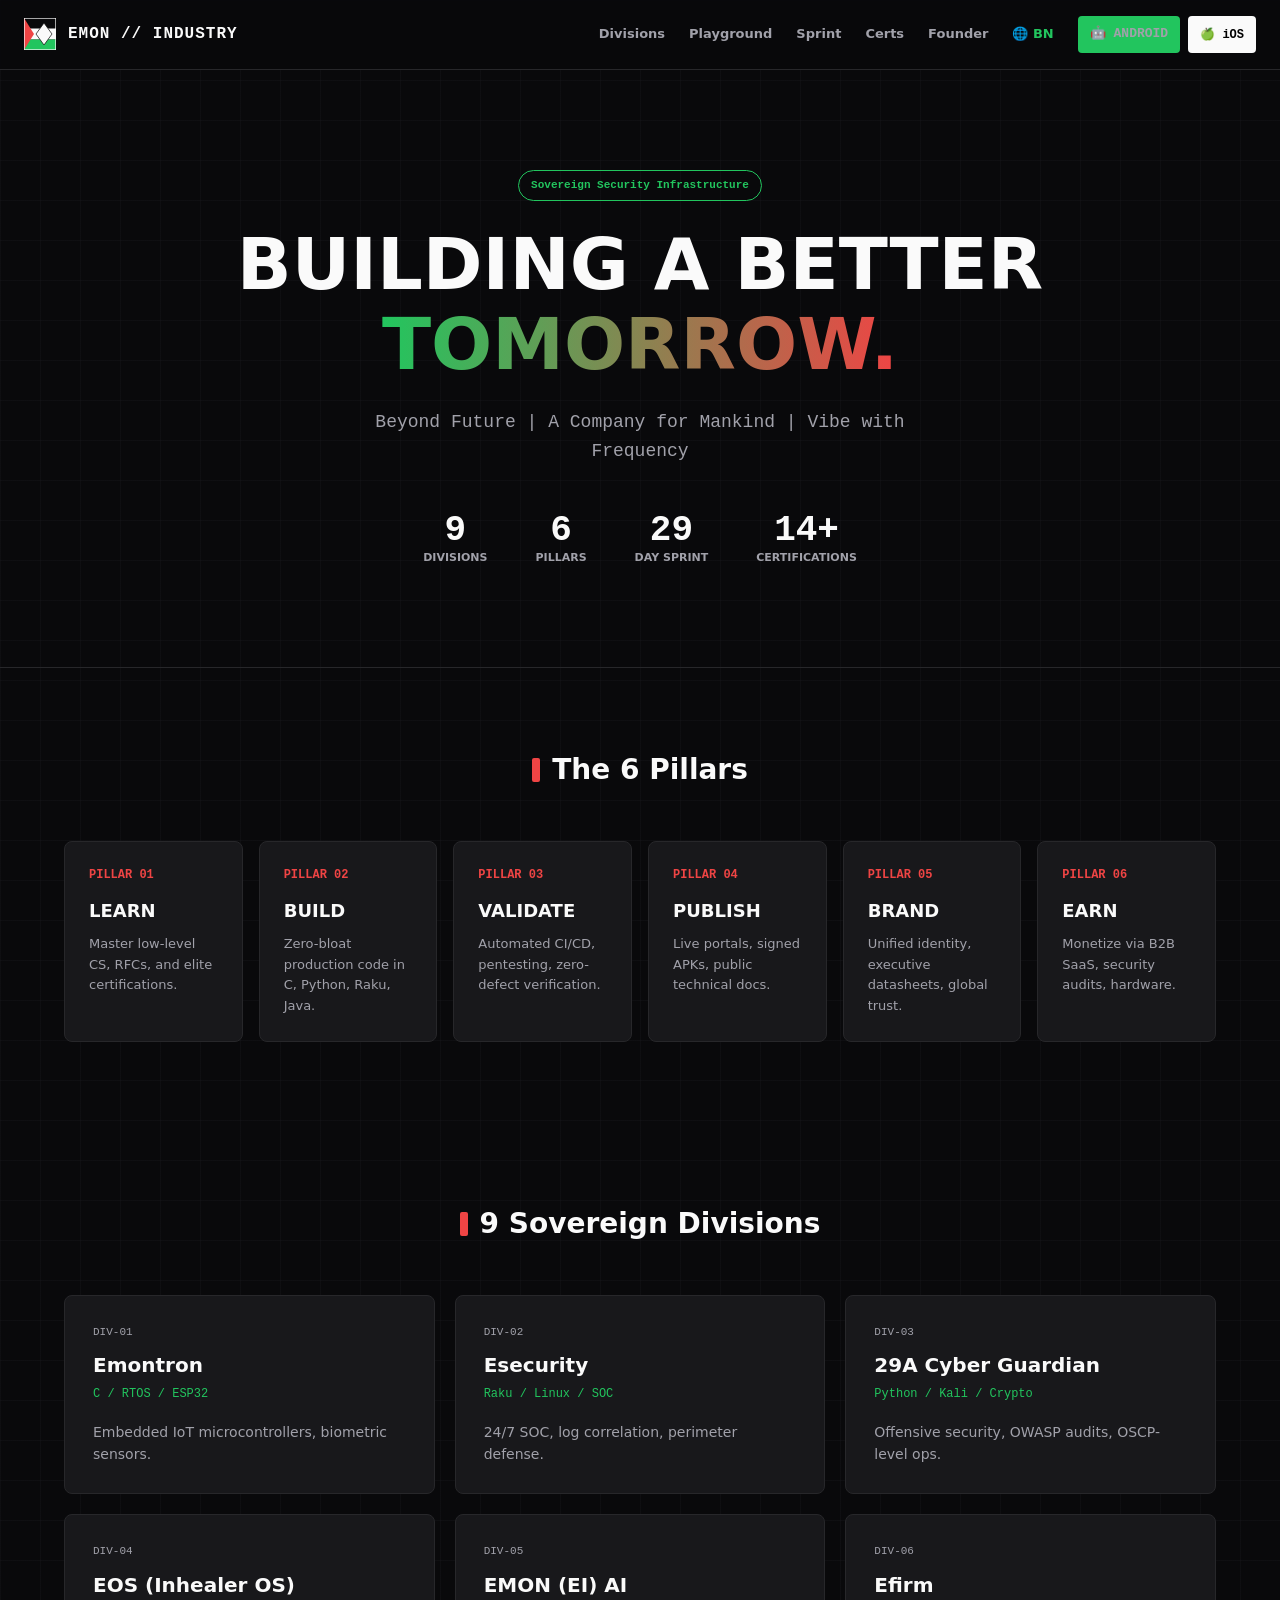
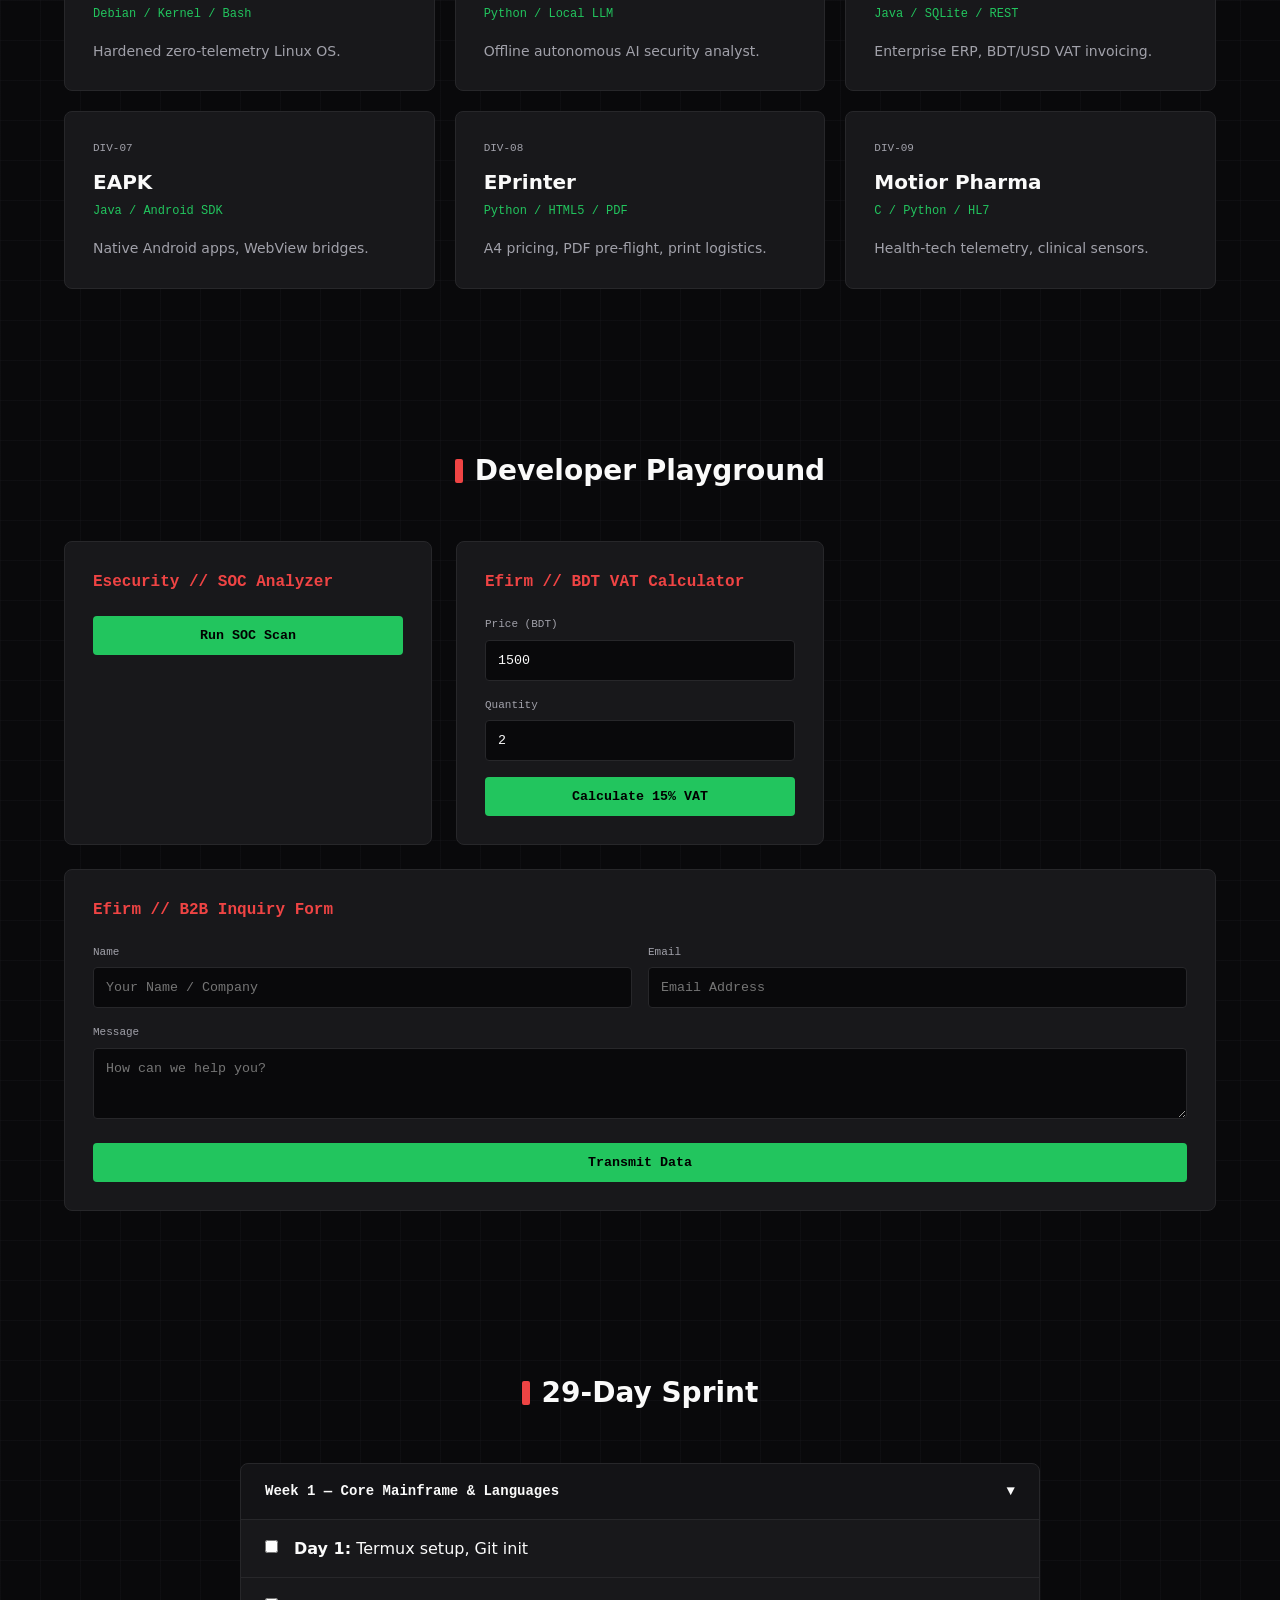
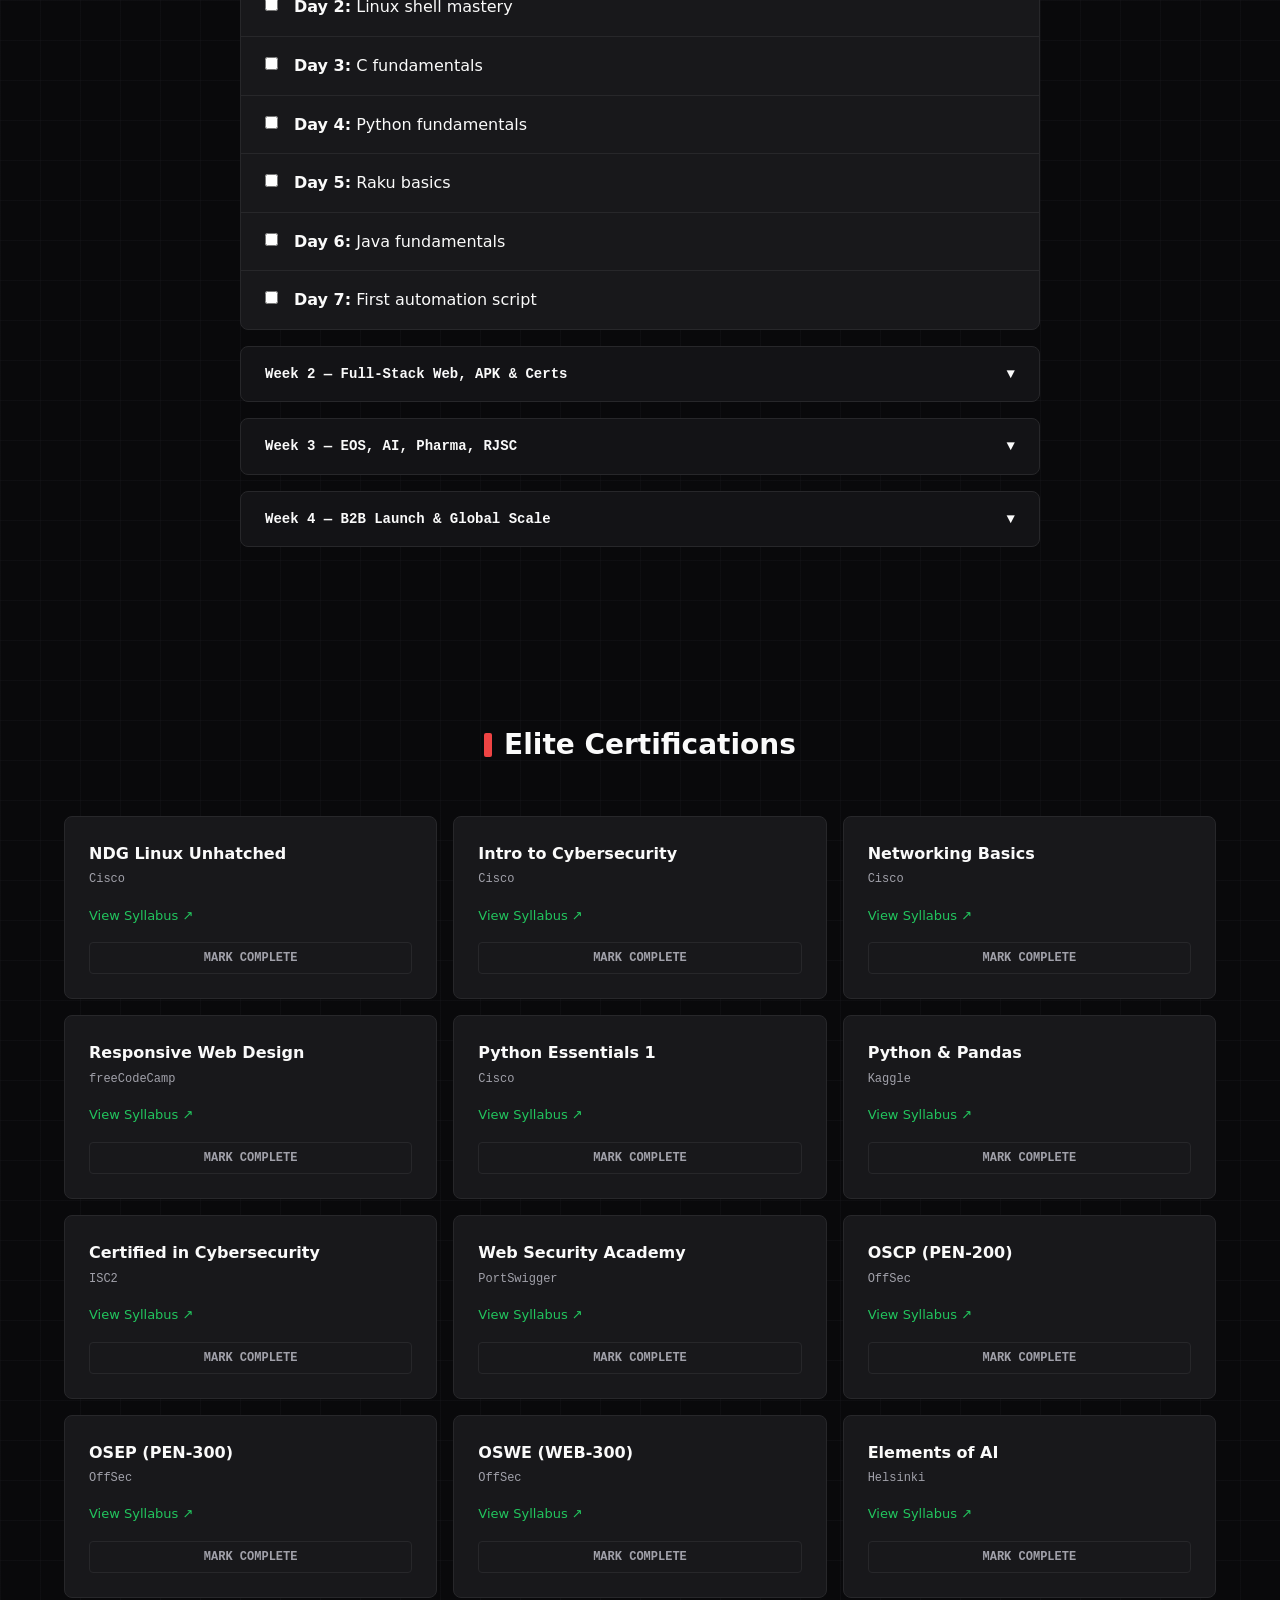
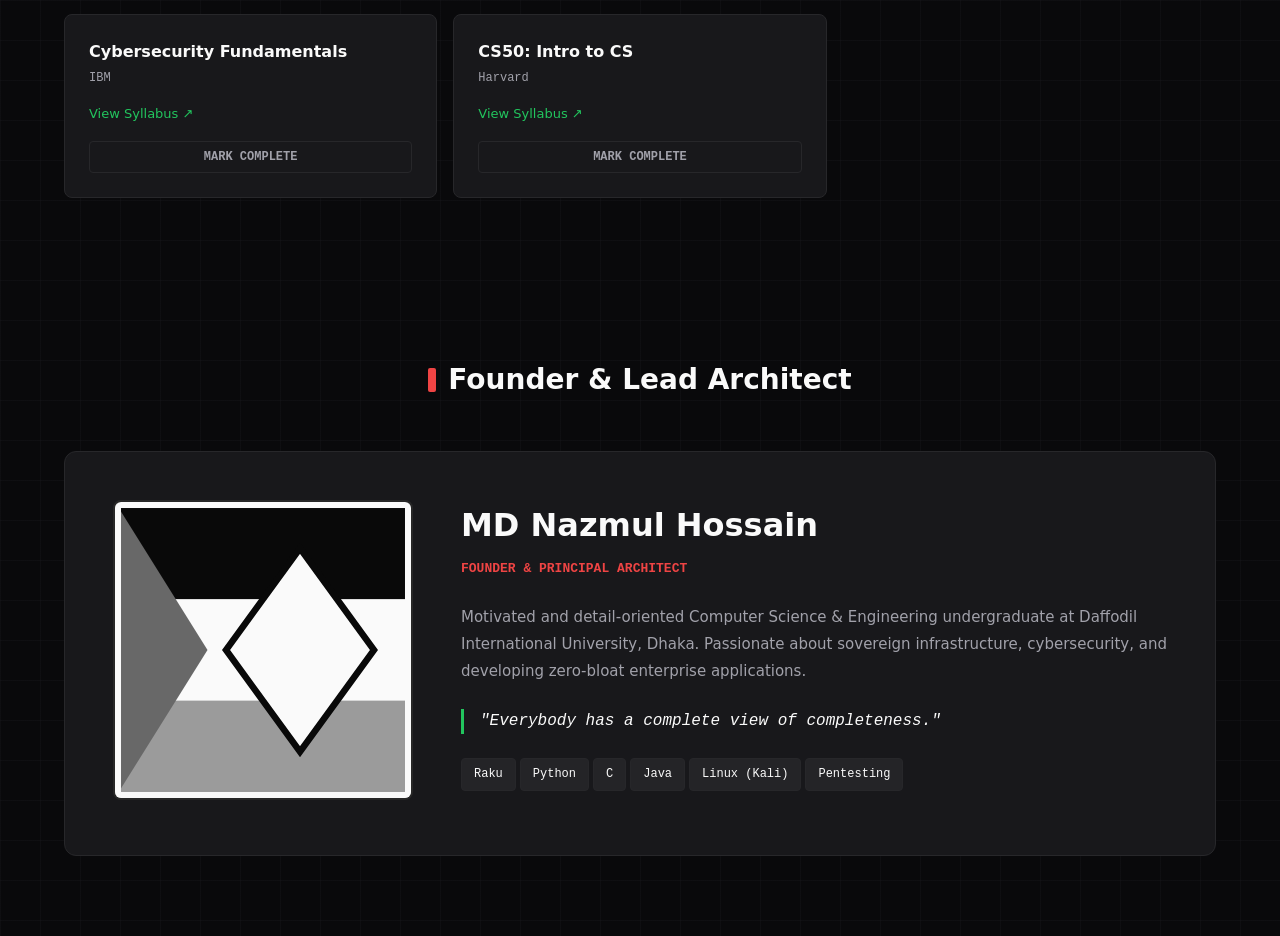
==== docs/index.html @ b9acd6bc "Restore founder photo & profile; deploy across Web, Android APK & iOS" ====
<!DOCTYPE html>
<html lang="en">
<head>
<meta charset="UTF-8">
<meta name="viewport" content="width=device-width, initial-scale=1.0, viewport-fit=cover">
<meta name="theme-color" content="#09090b">
<title>EMON INDUSTRY | Sovereign Enterprise</title>
<meta name="apple-mobile-web-app-capable" content="yes">
<meta name="apple-mobile-web-app-status-bar-style" content="black-translucent">
<link rel="manifest" href="manifest.json">
<link rel="apple-touch-icon" href="[data-uri]">
<style>
:root{--bg:#09090b;--surface:#18181b;--surface-hover:#27272a;--border:#27272a;--red:#ef4444;--green:#22c55e;--text:#fafafa;--text-muted:#a1a1aa;--mono:'Courier New',monospace;--sans:system-ui,-apple-system,sans-serif}
*{box-sizing:border-box;margin:0;padding:0}
html{scroll-behavior:smooth}
body{font-family:var(--sans);background:var(--bg);background-image:linear-gradient(rgba(39,39,42,.2) 1px,transparent 1px),linear-gradient(90deg,rgba(39,39,42,.2) 1px,transparent 1px);background-size:40px 40px;color:var(--text);line-height:1.6;padding-top:env(safe-area-inset-top);overflow-x:hidden}
.app-header{position:sticky;top:0;z-index:100;display:flex;align-items:center;justify-content:space-between;padding:16px 24px;background:rgba(9,9,11,.85);backdrop-filter:blur(16px);border-bottom:1px solid var(--border)}
.brand{display:flex;align-items:center;gap:12px;text-decoration:none;color:var(--text)}
.brand svg{width:32px;height:32px}
.brand-title{font-family:var(--mono);font-weight:900;font-size:16px;letter-spacing:1px}
.nav{display:flex;align-items:center;gap:24px}
.nav a{color:var(--text-muted);text-decoration:none;font-size:13px;font-weight:600;transition:color .2s}
.nav a:hover{color:var(--text)}
.dl-group{display:flex;gap:8px}
.btn-android{background:var(--green);color:#000;text-decoration:none;padding:8px 12px;border-radius:4px;font-family:var(--mono);font-weight:900;font-size:12px;display:flex;align-items:center}
.btn-ios{background:var(--text);color:#000;border:none;padding:8px 12px;border-radius:4px;font-family:var(--mono);font-weight:900;font-size:12px;cursor:pointer;display:flex;align-items:center}
.menu-btn{display:none;background:none;border:1px solid var(--border);color:var(--text);padding:4px 12px;border-radius:4px}
.hero{padding:100px 24px;text-align:center;border-bottom:1px solid var(--border)}
.hero-badge{display:inline-block;padding:6px 12px;border:1px solid var(--green);color:var(--green);border-radius:99px;font-family:var(--mono);font-size:11px;font-weight:700;margin-bottom:24px}
.hero-title{font-size:clamp(36px,8vw,72px);font-weight:900;line-height:1.1;margin-bottom:24px}
.hero-title span{background:linear-gradient(90deg,var(--green),var(--red));-webkit-background-clip:text;-webkit-text-fill-color:transparent}
.hero-sub{color:var(--text-muted);font-size:clamp(14px,3vw,18px);max-width:600px;margin:0 auto 48px;font-family:var(--mono)}
.hero-stats{display:flex;justify-content:center;gap:48px;flex-wrap:wrap}
.stat-num{font-size:36px;font-weight:900;font-family:var(--mono);color:var(--text);line-height:1}
.stat-label{font-size:11px;color:var(--text-muted);text-transform:uppercase;font-weight:700}
.section{padding:80px 24px;max-width:1200px;margin:0 auto}
.section-header{margin-bottom:48px;text-align:center}
.section-title{font-size:28px;font-weight:900;display:inline-flex;align-items:center;gap:12px}
.section-title::before{content:'';display:block;width:8px;height:24px;background:var(--red);border-radius:2px}
.grid-pillars{display:grid;grid-template-columns:repeat(auto-fit,minmax(160px,1fr));gap:16px}
.pillar-card{background:var(--surface);border:1px solid var(--border);padding:24px;border-radius:8px;transition:all .3s}
.pillar-card:hover{border-color:var(--green);transform:translateY(-4px)}
.grid-divisions{display:grid;grid-template-columns:repeat(auto-fill,minmax(300px,1fr));gap:20px}
.div-card{background:var(--surface);border:1px solid var(--border);padding:28px;border-radius:8px;cursor:pointer;transition:all .3s;position:relative}
.div-card:hover{border-color:var(--red);transform:translateY(-4px)}
.div-name{font-size:20px;font-weight:800;margin-bottom:4px}
.div-stack{font-family:var(--mono);font-size:12px;color:var(--green);margin-bottom:16px}
.div-desc{font-size:14px;color:var(--text-muted)}
.tools-grid{display:grid;grid-template-columns:repeat(auto-fit,minmax(350px,1fr));gap:24px}
.tool-card{background:var(--surface);border:1px solid var(--border);padding:28px;border-radius:8px}
.tool-card h3{font-family:var(--mono);font-size:16px;margin-bottom:20px;color:var(--red)}
.input-group{margin-bottom:16px}
.input-group label{display:block;font-family:var(--mono);font-size:11px;color:var(--text-muted);margin-bottom:6px}
.input-group input,.input-group textarea{width:100%;background:var(--bg);border:1px solid var(--border);color:var(--text);padding:12px;border-radius:4px;font-family:var(--mono);outline:none}
.btn-action{width:100%;padding:12px;background:var(--green);color:#000;border:none;border-radius:4px;font-weight:900;font-family:var(--mono);cursor:pointer}
.terminal-out{background:#000;border:1px solid var(--border);border-radius:4px;padding:16px;font-family:var(--mono);font-size:12px;color:var(--green);height:120px;overflow-y:auto;margin-top:16px;display:none}
.sprint-container{max-width:800px;margin:0 auto}
.week-block{background:var(--surface);border:1px solid var(--border);border-radius:8px;margin-bottom:16px;overflow:hidden}
.week-header{padding:16px 24px;background:rgba(0,0,0,.2);cursor:pointer;display:flex;justify-content:space-between;font-weight:700;font-family:var(--mono);font-size:14px}
.week-body{display:none}
.week-block.open .week-body{display:block}
.day-row{display:flex;align-items:flex-start;gap:16px;padding:16px 24px;border-top:1px solid var(--border);cursor:pointer}
.day-row input{margin-top:4px;accent-color:var(--red)}
.day-row.done .day-text{text-decoration:line-through;color:var(--text-muted)}
.cert-grid{display:grid;grid-template-columns:repeat(auto-fill,minmax(280px,1fr));gap:16px}
.cert-card{background:var(--surface);border:1px solid var(--border);padding:24px;border-radius:8px;display:flex;flex-direction:column}
.cert-title{font-weight:800;font-size:16px;margin-bottom:4px}
.cert-org{font-family:var(--mono);font-size:12px;color:var(--text-muted);margin-bottom:16px}
.cert-link{font-size:13px;color:var(--green);text-decoration:none;margin-bottom:16px;display:inline-block}
.cert-btn{margin-top:auto;padding:8px;background:transparent;border:1px solid var(--border);color:var(--text-muted);border-radius:4px;font-family:var(--mono);font-size:12px;font-weight:700;cursor:pointer;transition:all .2s}
.cert-btn.completed{background:var(--green);color:#000;border-color:var(--green)}
.founder-section{display:grid;grid-template-columns:300px 1fr;gap:48px;background:var(--surface);border:1px solid var(--border);padding:48px;border-radius:12px}
.founder-img{width:100%;border-radius:8px;border:2px solid var(--border);filter:grayscale(100%);transition:filter .3s}
.founder-img:hover{filter:grayscale(0%);border-color:var(--green)}
.founder-name{font-size:32px;font-weight:900;margin-bottom:8px}
.founder-role{font-family:var(--mono);color:var(--red);font-size:13px;font-weight:700;text-transform:uppercase;margin-bottom:24px}
.founder-bio{color:var(--text-muted);font-size:15px;line-height:1.8;margin-bottom:24px}
.founder-quote{border-left:3px solid var(--green);padding-left:16px;font-style:italic;font-family:var(--mono);margin-bottom:24px}
.f-tag{background:rgba(255,255,255,.05);border:1px solid var(--border);padding:6px 12px;border-radius:4px;font-family:var(--mono);font-size:12px;display:inline-block;margin:0 4px 4px 0}
#loader{position:fixed;inset:0;background:var(--bg);display:flex;flex-direction:column;align-items:center;justify-content:center;z-index:99999;transition:opacity .5s}
.spinner{width:40px;height:40px;border:3px solid var(--border);border-top-color:var(--red);border-radius:50%;animation:spin 1s linear infinite;margin-bottom:20px}
@keyframes spin{to{transform:rotate(360deg)}}
.modal{position:fixed;inset:0;background:rgba(0,0,0,.9);z-index:1000;display:none;align-items:center;justify-content:center;padding:24px;backdrop-filter:blur(5px)}
.modal.open{display:flex}
.modal-box{background:var(--bg);border:1px solid var(--border);width:100%;max-width:800px;border-radius:12px;padding:40px;position:relative;max-height:90vh;overflow-y:auto}
.modal-close{position:absolute;top:20px;right:20px;background:none;border:none;color:var(--text-muted);font-size:24px;cursor:pointer}
.modal-tabs{display:flex;gap:8px;border-bottom:1px solid var(--border);margin-bottom:24px;overflow-x:auto}
.m-tab{padding:12px 20px;background:none;border:none;color:var(--text-muted);font-family:var(--mono);font-size:13px;font-weight:700;cursor:pointer;border-bottom:2px solid transparent}
.m-tab.active{color:var(--green);border-bottom-color:var(--green)}
.modal-content h4{font-family:var(--mono);font-size:14px;color:var(--red);margin:24px 0 12px;text-transform:uppercase}
.modal-content h4:first-child{margin-top:0}
.modal-content p{color:var(--text-muted);margin-bottom:16px;font-size:14px;line-height:1.7}
.modal-content a{color:var(--green);text-decoration:none}
.modal-content ul{padding-left:20px;color:var(--text-muted);font-size:14px;margin-bottom:16px}
@media(max-width:768px){.nav{display:none;position:absolute;top:100%;left:0;right:0;background:var(--bg);border-bottom:1px solid var(--border);flex-direction:column;padding:24px}.nav.open{display:flex}.menu-btn{display:block}.founder-section{grid-template-columns:1fr;padding:24px}}
</style>
</head>
<body>

<div id="loader">
    <div class="spinner"></div>
    <div style="font-family:var(--mono);font-weight:900;letter-spacing:2px;">SYSTEM INITIALIZING</div>
</div>

<header class="app-header">
    <a href="#" class="brand">
        <svg viewBox="0 0 64 64"><rect x="0" y="0" width="64" height="21" fill="#09090b"/><rect x="0" y="21" width="64" height="22" fill="#fafafa"/><rect x="0" y="43" width="64" height="21" fill="#22c55e"/><polygon points="0,0 20,32 0,64" fill="#ef4444"/><rect x="0.6" y="0.6" width="62.8" height="62.8" fill="none" stroke="#fafafa" stroke-width="1.4"/><polygon points="40,10 56,32 40,54 24,32" fill="#fafafa" stroke="#09090b" stroke-width="1.4"/></svg>
        <div class="brand-title">EMON // INDUSTRY</div>
    </a>
    <nav class="nav" id="nav-menu">
        <a href="#divisions">Divisions</a>
        <a href="#playground">Playground</a>
        <a href="#sprint">Sprint</a>
        <a href="#certs">Certs</a>
        <a href="#founder">Founder</a>
        <a href="#" onclick="toggleLang(event)" id="lang-btn" style="color:var(--green);">🌐 BN</a>
        <div class="dl-group">
            <a href="https://github.com/mnhemon357-cyber/emon-industry/releases/download/v1.0-latest/EMON-INDUSTRY-v1.0.apk" target="_blank" class="btn-android">🤖 ANDROID</a>
            <button onclick="installiOS(event)" class="btn-ios">🍏 iOS</button>
        </div>
    </nav>
    <button class="menu-btn" onclick="document.getElementById('nav-menu').classList.toggle('open')">☰</button>
</header>

<section class="hero">
    <div class="hero-badge">Sovereign Security Infrastructure</div>
    <h1 class="hero-title" id="hero-title">BUILDING A BETTER<br><span>TOMORROW.</span></h1>
    <p class="hero-sub" id="hero-sub">Beyond Future | A Company for Mankind | Vibe with Frequency</p>
    <div class="hero-stats">
        <div class="stat-box"><div class="stat-num">9</div><div class="stat-label">Divisions</div></div>
        <div class="stat-box"><div class="stat-num">6</div><div class="stat-label">Pillars</div></div>
        <div class="stat-box"><div class="stat-num">29</div><div class="stat-label">Day Sprint</div></div>
        <div class="stat-box"><div class="stat-num">14+</div><div class="stat-label">Certifications</div></div>
    </div>
</section>

<section class="section">
    <div class="section-header"><h2 class="section-title">The 6 Pillars</h2></div>
    <div class="grid-pillars" id="pillars-grid"></div>
</section>

<section id="divisions" class="section">
    <div class="section-header"><h2 class="section-title">9 Sovereign Divisions</h2></div>
    <div class="grid-divisions" id="divisions-grid"></div>
</section>

<section id="playground" class="section">
    <div class="section-header"><h2 class="section-title">Developer Playground</h2></div>
    <div class="tools-grid">
        <div class="tool-card">
            <h3>Esecurity // SOC Analyzer</h3>
            <button class="btn-action" onclick="runSoc()">Run SOC Scan</button>
            <div class="terminal-out" id="soc-out"></div>
        </div>
        <div class="tool-card">
            <h3>Efirm // BDT VAT Calculator</h3>
            <div class="input-group"><label>Price (BDT)</label><input type="number" id="vat-price" value="1500"></div>
            <div class="input-group"><label>Quantity</label><input type="number" id="vat-qty" value="2"></div>
            <button class="btn-action" onclick="runVat()">Calculate 15% VAT</button>
            <div class="terminal-out" id="vat-out" style="height:auto;text-align:center;font-size:16px;padding:24px;"></div>
        </div>
        <div class="tool-card" style="grid-column:1/-1;">
            <h3>Efirm // B2B Inquiry Form</h3>
            <div style="display:grid;grid-template-columns:1fr 1fr;gap:16px;">
                <div class="input-group"><label>Name</label><input type="text" id="inq-name" placeholder="Your Name / Company"></div>
                <div class="input-group"><label>Email</label><input type="email" id="inq-email" placeholder="Email Address"></div>
            </div>
            <div class="input-group"><label>Message</label><textarea id="inq-msg" rows="3" placeholder="How can we help you?"></textarea></div>
            <button class="btn-action" onclick="submitInquiry()">Transmit Data</button>
            <div class="terminal-out" id="inq-out"></div>
        </div>
    </div>
</section>

<section id="sprint" class="section">
    <div class="section-header"><h2 class="section-title">29-Day Sprint</h2></div>
    <div class="sprint-container" id="sprint-grid"></div>
</section>

<section id="certs" class="section">
    <div class="section-header"><h2 class="section-title">Elite Certifications</h2></div>
    <div class="cert-grid" id="certs-grid"></div>
</section>

<section id="founder" class="section">
    <div class="section-header"><h2 class="section-title">Founder & Lead Architect</h2></div>
    <div class="founder-section">
        <div><img src="[data-uri]" class="founder-img" onerror="this.style.display='none'; this.parentElement.innerHTML='<div style=\'padding:80px 0;text-align:center;border:1px dashed var(--border);color:var(--text-muted);font-family:var(--mono);\'>📷 NO PHOTO</div>'"></div>
        <div>
            <div class="founder-name">MD Nazmul Hossain</div>
            <div class="founder-role">Founder & Principal Architect</div>
            <div class="founder-bio">Motivated and detail-oriented Computer Science &amp; Engineering undergraduate at Daffodil International University, Dhaka. Passionate about sovereign infrastructure, cybersecurity, and developing zero-bloat enterprise applications.</div>
            <div class="founder-quote">"Everybody has a complete view of completeness."</div>
            <div><span class="f-tag">Raku</span><span class="f-tag">Python</span><span class="f-tag">C</span><span class="f-tag">Java</span><span class="f-tag">Linux (Kali)</span><span class="f-tag">Pentesting</span></div>
        </div>
    </div>
</section>

<div id="modal" class="modal" onclick="if(event.target===this)closeModal()">
    <div class="modal-box">
        <button class="modal-close" onclick="closeModal()">×</button>
        <div style="font-family:var(--mono);color:var(--red);font-size:12px;margin-bottom:8px;" id="m-num"></div>
        <h2 style="font-size:28px;font-weight:900;margin-bottom:8px;" id="m-title"></h2>
        <div style="font-family:var(--mono);color:var(--green);font-size:13px;margin-bottom:24px;" id="m-stack"></div>
        <div class="modal-tabs" id="m-tabs"></div>
        <div class="modal-content" id="m-body"></div>
    </div>
</div>

<script>
// 1. GUARANTEED LOADER REMOVAL
window.addEventListener('load', () => {
    setTimeout(() => {
        const l = document.getElementById('loader');
        if(l) { l.style.opacity = '0'; setTimeout(()=>l.remove(), 500); }
    }, 500);
});
setTimeout(() => {
    const l = document.getElementById('loader');
    if(l) { l.style.opacity = '0'; setTimeout(()=>l.remove(), 500); }
}, 2000);

// 2. DATA ARRAYS
const PILLARS = [
    {num:'01',name:'LEARN',desc:'Master low-level CS, RFCs, and elite certifications.'},
    {num:'02',name:'BUILD',desc:'Zero-bloat production code in C, Python, Raku, Java.'},
    {num:'03',name:'VALIDATE',desc:'Automated CI/CD, pentesting, zero-defect verification.'},
    {num:'04',name:'PUBLISH',desc:'Live portals, signed APKs, public technical docs.'},
    {num:'05',name:'BRAND',desc:'Unified identity, executive datasheets, global trust.'},
    {num:'06',name:'EARN',desc:'Monetize via B2B SaaS, security audits, hardware.'}
];

const DIVISIONS = [
    {id:'emontron',num:'01',name:'Emontron',stack:'C / RTOS / ESP32',short:'Embedded IoT microcontrollers, biometric sensors.',what:'ESP32-based embedded systems powering sovereign biometric and industrial IoT lines. Bare-metal C and FreeRTOS.',why:'Eliminates foreign vendor dependency, zero telemetry. Revenue: B2B hardware sales.',pillars:{learn:'ESP32, sensors, RTOS.',build:'Firmware, SD logging.',validate:'Unity tests, power draw.',publish:'Firmware releases.',brand:'Sovereign Hardware.',earn:'OEM contracts.'},certs:[{name:'Cisco NDG Linux',url:'https://www.netacad.com/courses/linux-unhatched'}],pathway:[{title:'Foundation',desc:'C, electronics.'},{title:'Prototype',desc:'Biometric node.'},{title:'Productize',desc:'PCB, firmware.'},{title:'Enterprise',desc:'Hospital sales.'}]},
    {id:'esecurity',num:'02',name:'Esecurity',stack:'Raku / Linux / SOC',short:'24/7 SOC, log correlation, perimeter defense.',what:'Sovereign SOC ingesting logs from endpoints, correlating with Raku regex, triggering automated responses.',why:'Enterprises need a SOC avoiding foreign clouds. Revenue: SOC-as-a-service.',pillars:{learn:'Raku, syslog, MITRE.',build:'Raku pipeline.',validate:'Fuzz parsers.',publish:'Threat-intel feed.',brand:'Zero-trust.',earn:'$500-$5k/mo.'},certs:[{name:'Cisco Intro Cyber',url:'https://www.netacad.com/courses/introduction-to-cybersecurity'}],pathway:[{title:'Foundation',desc:'Linux hardening.'},{title:'Detection',desc:'10 rules.'},{title:'SOC v1',desc:'Pipeline.'},{title:'Enterprise',desc:'24/7 SOC.'}]},
    {id:'cyber-guardian',num:'03',name:'29A Cyber Guardian',stack:'Python / Kali / Crypto',short:'Offensive security, OWASP audits, OSCP-level ops.',what:'Offensive-security services delivered under signed RoE with cryptographic evidence chains.',why:'Banks need sovereign pentesters. Revenue: per-project audits.',pillars:{learn:'OSCP, OWASP.',build:'Python tooling.',validate:'Merkle chains.',publish:'CVE writeups.',brand:'Sovereign Pentesters.',earn:'Retainers.'},certs:[{name:'OffSec OSCP',url:'https://www.offsec.com/courses/pen-200/'},{name:'OffSec OSEP',url:'https://www.offsec.com/courses/pen-300/'}],pathway:[{title:'Foundation',desc:'Python, Linux.'},{title:'OSCP Prep',desc:'50+ boxes.'},{title:'Service launch',desc:'Sample RoE.'},{title:'Enterprise',desc:'Bank contracts.'}]},
    {id:'eos-inhealer',num:'04',name:'EOS (Inhealer OS)',stack:'Debian / Kernel / Bash',short:'Hardened zero-telemetry Linux OS.',what:'Hardened Debian-based distro with stripped telemetry and AppArmor profiles.',why:'Standard Ubuntu phones home. Revenue: enterprise support.',pillars:{learn:'Debian build.',build:'Custom ISO.',validate:'QEMU tests.',publish:'ISO + checksums.',brand:'Zero-Telemetry.',earn:'Support contracts.'},certs:[{name:'Linux Foundation',url:'https://training.linuxfoundation.org/resources/?_sft_content_type=free-course'}],pathway:[{title:'Foundation',desc:'Packaging.'},{title:'ISO',desc:'Bootable.'},{title:'v1.0',desc:'AppArmor.'},{title:'Enterprise',desc:'OEM.'}]},
    {id:'ei-onbound-ai',num:'05',name:'EMON (EI) AI',stack:'Python / Local LLM',short:'Offline autonomous AI security analyst.',what:'Offline AI running quantized models on-device to produce security narratives.',why:'No cloud AI for SOC data. Revenue: AI appliance.',pillars:{learn:'LLM quant.',build:'Python API.',validate:'Benchmarks.',publish:'Model cards.',brand:'AI that never leaves.',earn:'Licenses.'},certs:[{name:'Elements of AI',url:'https://course.elementsofai.com/'}],pathway:[{title:'Foundation',desc:'ML basics.'},{title:'Model',desc:'4-bit 7B.'},{title:'Fine-tune',desc:'SOC logs.'},{title:'Enterprise',desc:'Appliance.'}]},
    {id:'efirm',num:'06',name:'Efirm',stack:'Java / SQLite / REST',short:'Enterprise ERP, BDT/USD VAT invoicing.',what:'Full ERP suite architected for Bangladesh with multi-currency support.',why:'Local SMEs forced onto foreign SaaS. Revenue: per-seat SaaS.',pillars:{learn:'Java, VAT law.',build:'REST service.',validate:'Load testing.',publish:'Installer.',brand:'Sovereign ERP.',earn:'$10/seat.'},certs:[{name:'Harvard CS50',url:'https://www.harvardonline.harvard.edu/course/cs50-introduction-computer-science'}],pathway:[{title:'Foundation',desc:'Java, SQL.'},{title:'Module 1',desc:'VAT engine.'},{title:'Full ERP',desc:'Inventory.'},{title:'Enterprise',desc:'SMEs.'}]},
    {id:'eapk-mobile',num:'07',name:'EAPK',stack:'Java / Android SDK',short:'Native Android apps, WebView bridges.',what:'Native apps with WebView host, hardware bridges, automated APK generation.',why:'Sovereign app distribution matters. Revenue: white-label builds.',pillars:{learn:'Android SDK.',build:'WebView + JS.',validate:'APK lint.',publish:'Signed APKs.',brand:'App Factory.',earn:'$1k-$8k.'},certs:[{name:'Cisco Python 1',url:'https://www.netacad.com/courses/python-essentials-1'}],pathway:[{title:'Foundation',desc:'Java.'},{title:'APK',desc:'WebView.'},{title:'CI/CD',desc:'Signed.'},{title:'Enterprise',desc:'White-label.'}]},
    {id:'eprinter',num:'08',name:'EPrinter',stack:'Python / HTML5 / PDF',short:'A4 pricing, PDF pre-flight, print logistics.',what:'Print-ordering portal. Pre-flights PDFs, quotes 2/5 BDT, dispatches.',why:'No digital ordering for print. Revenue: per-page markup.',pillars:{learn:'PDF parsing.',build:'Flask backend.',validate:'Golden-file.',publish:'Public portal.',brand:'60 sec print.',earn:'Markup.'},certs:[{name:'freeCodeCamp',url:'https://www.freecodecamp.org/learn/2022/responsive-web-design/'}],pathway:[{title:'Foundation',desc:'Python.'},{title:'Quote',desc:'Upload.'},{title:'Partner',desc:'Dhaka.'},{title:'Enterprise',desc:'Network.'}]},
    {id:'motior-pharma',num:'09',name:'Motior Pharma',stack:'C / Python / HL7',short:'Health-tech telemetry, clinical sensors.',what:'Bridges Emontron biometrics to clinical dashboards via HL7/FHIR.',why:'Hospitals need sovereign telemetry. Revenue: hospital SaaS.',pillars:{learn:'HL7, FHIR.',build:'FHIR server.',validate:'Synthetic data.',publish:'API docs.',brand:'Sovereign Health.',earn:'$2k-$20k.'},certs:[{name:'IBM SkillsBuild',url:'https://skillsbuild.org/'}],pathway:[{title:'Foundation',desc:'HL7.'},{title:'Dashboard',desc:'SpO2.'},{title:'Pilot',desc:'Clinic.'},{title:'Enterprise',desc:'SaaS.'}]}
];

const SPRINT = [
    {week:1,title:'Week 1 — Core Mainframe & Languages',days:[{day:1,text:'Termux setup, Git init'},{day:2,text:'Linux shell mastery'},{day:3,text:'C fundamentals'},{day:4,text:'Python fundamentals'},{day:5,text:'Raku basics'},{day:6,text:'Java fundamentals'},{day:7,text:'First automation script'}]},
    {week:2,title:'Week 2 — Full-Stack Web, APK & Certs',days:[{day:8,text:'Responsive dashboard'},{day:9,text:'JS + localStorage'},{day:10,text:'GitHub Actions CI/CD'},{day:11,text:'First Android APK'},{day:12,text:'Cert 1: Cisco Linux'},{day:13,text:'Cert 2: Cisco Cyber'},{day:14,text:'Certs 3-4: Networking + RWD'}]},
    {week:3,title:'Week 3 — EOS, AI, Pharma, RJSC',days:[{day:15,text:'Compile EOS kernel'},{day:16,text:'Esecurity Raku pipeline'},{day:17,text:'29A pentest toolkit'},{day:18,text:'Offline EI LLM'},{day:19,text:'Motior Pharma dashboard'},{day:20,text:'Certs 5-8'},{day:21,text:'RJSC name clearance'}]},
    {week:4,title:'Week 4 — B2B Launch & Global Scale',days:[{day:22,text:'RJSC Incorporation'},{day:23,text:'NBR e-TIN'},{day:24,text:'Trade License'},{day:25,text:'BASIS + bKash'},{day:26,text:'Certs 9-11'},{day:27,text:'Certs 12-14'},{day:28,text:'B2B SaaS launch'},{day:29,text:'Global scale'}]}
];

const CERTS = [
    {n:1,name:'NDG Linux Unhatched',org:'Cisco',url:'https://www.netacad.com/courses/linux-unhatched'},
    {n:2,name:'Intro to Cybersecurity',org:'Cisco',url:'https://www.netacad.com/courses/introduction-to-cybersecurity'},
    {n:3,name:'Networking Basics',org:'Cisco',url:'https://www.netacad.com/courses/networking-basics'},
    {n:4,name:'Responsive Web Design',org:'freeCodeCamp',url:'https://www.freecodecamp.org/learn/2022/responsive-web-design/'},
    {n:5,name:'Python Essentials 1',org:'Cisco',url:'https://www.netacad.com/courses/python-essentials-1'},
    {n:6,name:'Python & Pandas',org:'Kaggle',url:'https://www.kaggle.com/learn/python'},
    {n:7,name:'Certified in Cybersecurity',org:'ISC2',url:'https://www.isc2.org/certifications/cc'},
    {n:8,name:'Web Security Academy',org:'PortSwigger',url:'https://portswigger.net/web-security'},
    {n:9,name:'OSCP (PEN-200)',org:'OffSec',url:'https://www.offsec.com/courses/pen-200/'},
    {n:10,name:'OSEP (PEN-300)',org:'OffSec',url:'https://www.offsec.com/courses/pen-300/'},
    {n:11,name:'OSWE (WEB-300)',org:'OffSec',url:'https://www.offsec.com/courses/web-300/'},
    {n:12,name:'Elements of AI',org:'Helsinki',url:'https://course.elementsofai.com/'},
    {n:13,name:'Cybersecurity Fundamentals',org:'IBM',url:'https://skillsbuild.org/'},
    {n:14,name:'CS50: Intro to CS',org:'Harvard',url:'https://www.harvardonline.harvard.edu/course/cs50-introduction-computer-science'}
];

// 3. RENDER FUNCTIONS
document.getElementById('pillars-grid').innerHTML = PILLARS.map(p=>`<div class="pillar-card"><div style="font-family:var(--mono);font-size:12px;color:var(--red);font-weight:700;margin-bottom:12px;">PILLAR ${p.num}</div><div style="font-size:18px;font-weight:800;margin-bottom:8px;">${p.name}</div><div style="font-size:13px;color:var(--text-muted);">${p.desc}</div></div>`).join('');

document.getElementById('divisions-grid').innerHTML = DIVISIONS.map(d=>`<div class="div-card" onclick="openModal('${d.id}')"><div style="font-family:var(--mono);font-size:11px;color:var(--text-muted);margin-bottom:8px;">DIV-${d.num}</div><div class="div-name">${d.name}</div><div class="div-stack">${d.stack}</div><div class="div-desc">${d.short}</div></div>`).join('');

let sprintState = JSON.parse(localStorage.getItem('emon_sprint')||'{}');
document.getElementById('sprint-grid').innerHTML = SPRINT.map(w=>`<div class="week-block ${w.week===1?'open':''}"><div class="week-header" onclick="this.parentElement.classList.toggle('open')"><span>${w.title}</span><span>▼</span></div><div class="week-body">${w.days.map(d=>`<label class="day-row ${sprintState[d.day]?'done':''}"><input type="checkbox" ${sprintState[d.day]?'checked':''} onchange="toggleDay(${d.day},this)"><span class="day-text"><b>Day ${d.day}:</b> ${d.text}</span></label>`).join('')}</div></div>`).join('');

let certState = JSON.parse(localStorage.getItem('emon_certs')||'{}');
document.getElementById('certs-grid').innerHTML = CERTS.map(c=>{
    const done = certState[c.n];
    return `<div class="cert-card"><div class="cert-title">${c.name}</div><div class="cert-org">${c.org}</div><a href="${c.url}" target="_blank" class="cert-link">View Syllabus ↗</a><button class="cert-btn ${done?'completed':''}" onclick="toggleCert(${c.n},this)">${done?'✓ COMPLETED '+done:'MARK COMPLETE'}</button></div>`;
}).join('');

// 4. LOGIC FUNCTIONS
function toggleDay(day, cb) { sprintState[day] = cb.checked; localStorage.setItem('emon_sprint', JSON.stringify(sprintState)); cb.closest('.day-row').classList.toggle('done', cb.checked); }
function toggleCert(n, btn) { if(certState[n]) delete certState[n]; else certState[n]=new Date().toISOString().slice(0,10); localStorage.setItem('emon_certs',JSON.stringify(certState)); const done = certState[n]; btn.className = `cert-btn ${done?'completed':''}`; btn.textContent = done ? '✓ COMPLETED '+done : 'MARK COMPLETE'; }

let activeDiv = null;
function openModal(id) {
    activeDiv = DIVISIONS.find(d=>d.id===id);
    if(!activeDiv) return;
    document.getElementById('m-num').textContent = 'DIV-'+activeDiv.num;
    document.getElementById('m-title').textContent = activeDiv.name;
    document.getElementById('m-stack').textContent = activeDiv.stack;
    document.getElementById('m-tabs').innerHTML = ['Overview','Pillars','Certs','Pathway'].map((t,i)=>`<button class="m-tab ${i===0?'active':''}" onclick="switchTab(${i},this)">${t}</button>`).join('');
    renderTab(0);
    document.getElementById('modal').classList.add('open');
}
function switchTab(i, btn) { document.querySelectorAll('.m-tab').forEach(t=>t.classList.remove('active')); btn.classList.add('active'); renderTab(i); }
function renderTab(i) {
    let html = '';
    if(i===0) html = `<h4>What It Is</h4><p>${activeDiv.what}</p><h4>Why It Exists</h4><p>${activeDiv.why}</p>`;
    if(i===1) Object.keys(activeDiv.pillars).forEach(k=>{ html += `<h4>${k.toUpperCase()}</h4><p>${activeDiv.pillars[k]}</p>`; });
    if(i===2) { html = '<ul>'; activeDiv.certs.forEach(c=>{ html+=`<li><a href="${c.url}" target="_blank">${c.name}</a></li>`; }); html+='</ul>'; }
    if(i===3) activeDiv.pathway.forEach((p,idx)=>{ html += `<h4>Step ${idx+1}: ${p.title}</h4><p>${p.desc}</p>`; });
    document.getElementById('m-body').innerHTML = html;
}
function closeModal() { document.getElementById('modal').classList.remove('open'); }

let lang = 'en';
function toggleLang(e) {
    e.preventDefault(); lang = lang === 'en' ? 'bn' : 'en';
    document.getElementById('lang-btn').innerText = lang === 'en' ? '🌐 BN' : '🌐 EN';
    document.getElementById('hero-title').innerHTML = lang === 'en' ? 'BUILDING A BETTER<br><span>TOMORROW.</span>' : 'একটি উন্নত আগামী<br><span>নির্মাণে।</span>';
    document.getElementById('hero-sub').innerText = lang === 'en' ? 'Beyond Future | A Company for Mankind' : 'ভবিষ্যতের বাইরে | মানবজাতির জন্য একটি প্রতিষ্ঠান';
}

const API_BASE = location.protocol === 'file:' ? 'http://127.0.0.1:8000' : '';
async function fetchWithTimeout(resource, options = {}) {
    const { timeout = 3000 } = options;
    const controller = new AbortController(); const id = setTimeout(() => controller.abort(), timeout);
    const response = await fetch(resource, { ...options, signal: controller.signal }); clearTimeout(id); return response;
}

async function runSoc() {
    const out = document.getElementById('soc-out'); out.style.display='block'; out.innerHTML='Scanning logs...';
    try { const r = await fetchWithTimeout(API_BASE+'/api/soc-scan', {method:'POST'}); const d = await r.json(); out.innerHTML = d.alerts.map(a=>`<div style="color:${a.includes('[ALERT]')?'var(--red)':'var(--green)'}">${a}</div>`).join(''); } catch(e) { out.innerHTML = '<span style="color:var(--red)">Backend offline or timeout.</span>'; }
}
async function runVat() {
    const out = document.getElementById('vat-out'); out.style.display='block'; out.innerHTML='Calculating...';
    try { const r = await fetchWithTimeout(API_BASE+'/api/vat-invoice', { method:'POST', headers:{'Content-Type':'application/json'}, body: JSON.stringify({price: document.getElementById('vat-price').value, qty: document.getElementById('vat-qty').value}) }); const d = await r.json(); out.innerHTML = `<div>Subtotal: ${d.subtotal} BDT</div><div>VAT (15%): ${d.vat} BDT</div><div style="color:var(--green);font-size:20px;font-weight:900;margin-top:8px;">TOTAL: ${d.total} BDT</div>`; } catch(e) { out.innerHTML = '<span style="color:var(--red)">Backend offline or timeout.</span>'; }
}
async function submitInquiry() {
    const out = document.getElementById('inq-out'); out.style.display='block'; out.innerHTML='Transmitting...';
    const name = document.getElementById('inq-name').value; const email = document.getElementById('inq-email').value; const msg = document.getElementById('inq-msg').value;
    if(!name || !email || !msg) { out.innerHTML = '<span style="color:var(--red)">All fields required.</span>'; return; }
    try { const r = await fetchWithTimeout(API_BASE+'/api/inquiries', {method:'POST', headers:{'Content-Type':'application/json'}, body:JSON.stringify({name,email,message:msg})}); const d = await r.json(); out.innerHTML = `<span style="color:var(--green)">✓ Inquiry received. ID: ${d.id}</span>`; document.getElementById('inq-name').value=''; document.getElementById('inq-email').value=''; document.getElementById('inq-msg').value=''; } catch(e) { out.innerHTML = '<span style="color:var(--red)">Backend offline. Saved locally.</span>'; }
}

function installiOS(e) {
    if(e) e.preventDefault();
    const isIOS = /iPad|iPhone|iPod/.test(navigator.userAgent);
    const modal = document.createElement('div');
    modal.style.cssText = 'position:fixed;inset:0;background:rgba(0,0,0,0.9);z-index:99999;display:flex;align-items:center;justify-content:center;padding:24px;backdrop-filter:blur(5px);';
    let content = isIOS ? `<h2 style="color:var(--green);margin-bottom:16px;font-family:var(--mono);">Install on iOS</h2><p style="font-size:15px;margin-bottom:24px;">To install the EMON INDUSTRY app on your iPhone:</p><ol style="text-align:left;padding-left:20px;margin-bottom:24px;font-size:14px;line-height:1.8;color:var(--text-muted);"><li>Tap the <b>Share</b> button at the bottom of Safari.</li><li>Scroll down and tap <b>Add to Home Screen</b>.</li><li>Tap <b>Add</b>.</li></ol><p style="font-size:13px;color:var(--text-muted);">The app will now appear on your home screen.</p>` : `<h2 style="color:var(--green);margin-bottom:16px;font-family:var(--mono);">iOS App Install</h2><p style="font-size:15px;margin-bottom:24px;">Open this website in <b>Safari</b> on your iPhone, tap <b>Share</b>, and select <b>Add to Home Screen</b>.</p>`;
    modal.innerHTML = `<div style="background:var(--surface);border:1px solid var(--border);padding:32px;border-radius:12px;max-width:400px;width:100%;text-align:center;position:relative;"><button onclick="this.parentElement.parentElement.remove()" style="position:absolute;top:12px;right:16px;background:none;border:none;color:var(--text-muted);font-size:24px;cursor:pointer;">×</button>${content}<button onclick="this.parentElement.parentElement.remove()" style="background:var(--red);color:#fff;border:none;padding:12px;border-radius:6px;width:100%;font-weight:bold;font-family:var(--mono);cursor:pointer;margin-top:16px;">GOT IT</button></div>`;
    document.body.appendChild(modal);
}
</script>
</body>
</html>
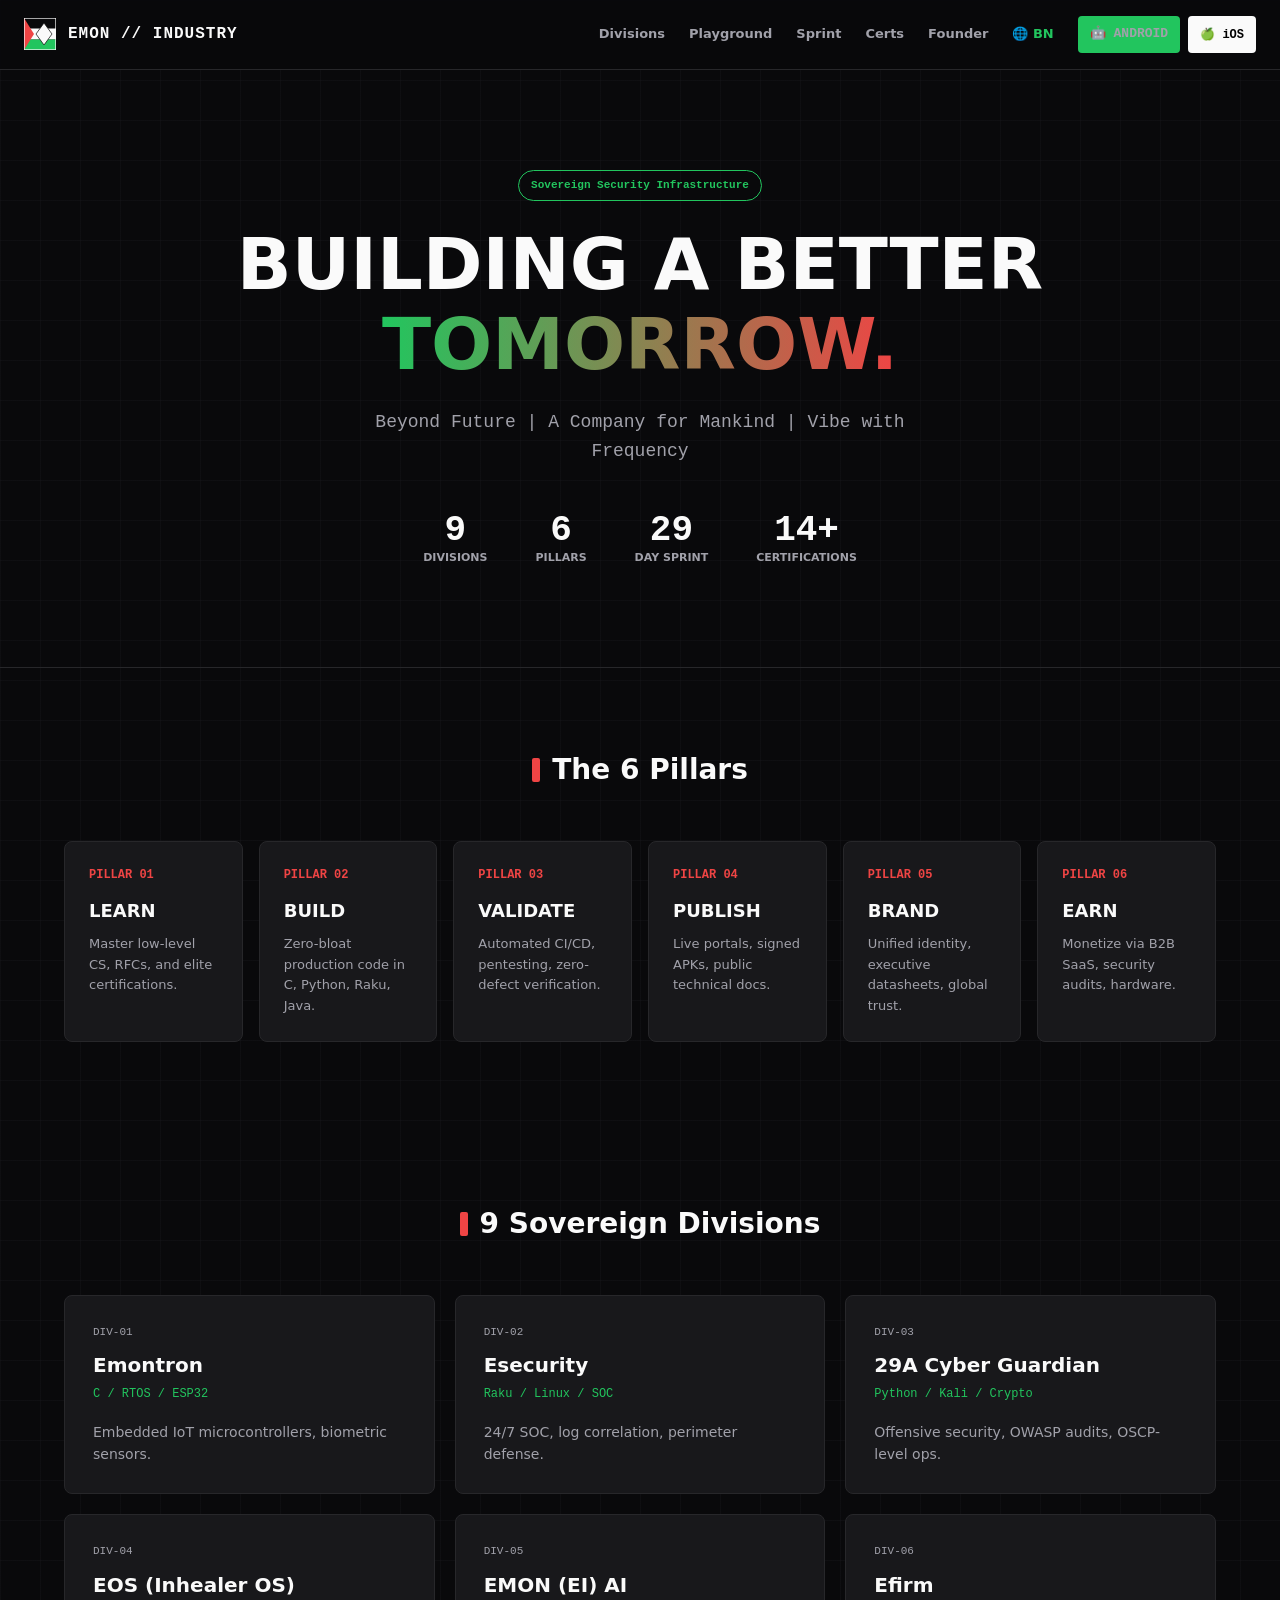
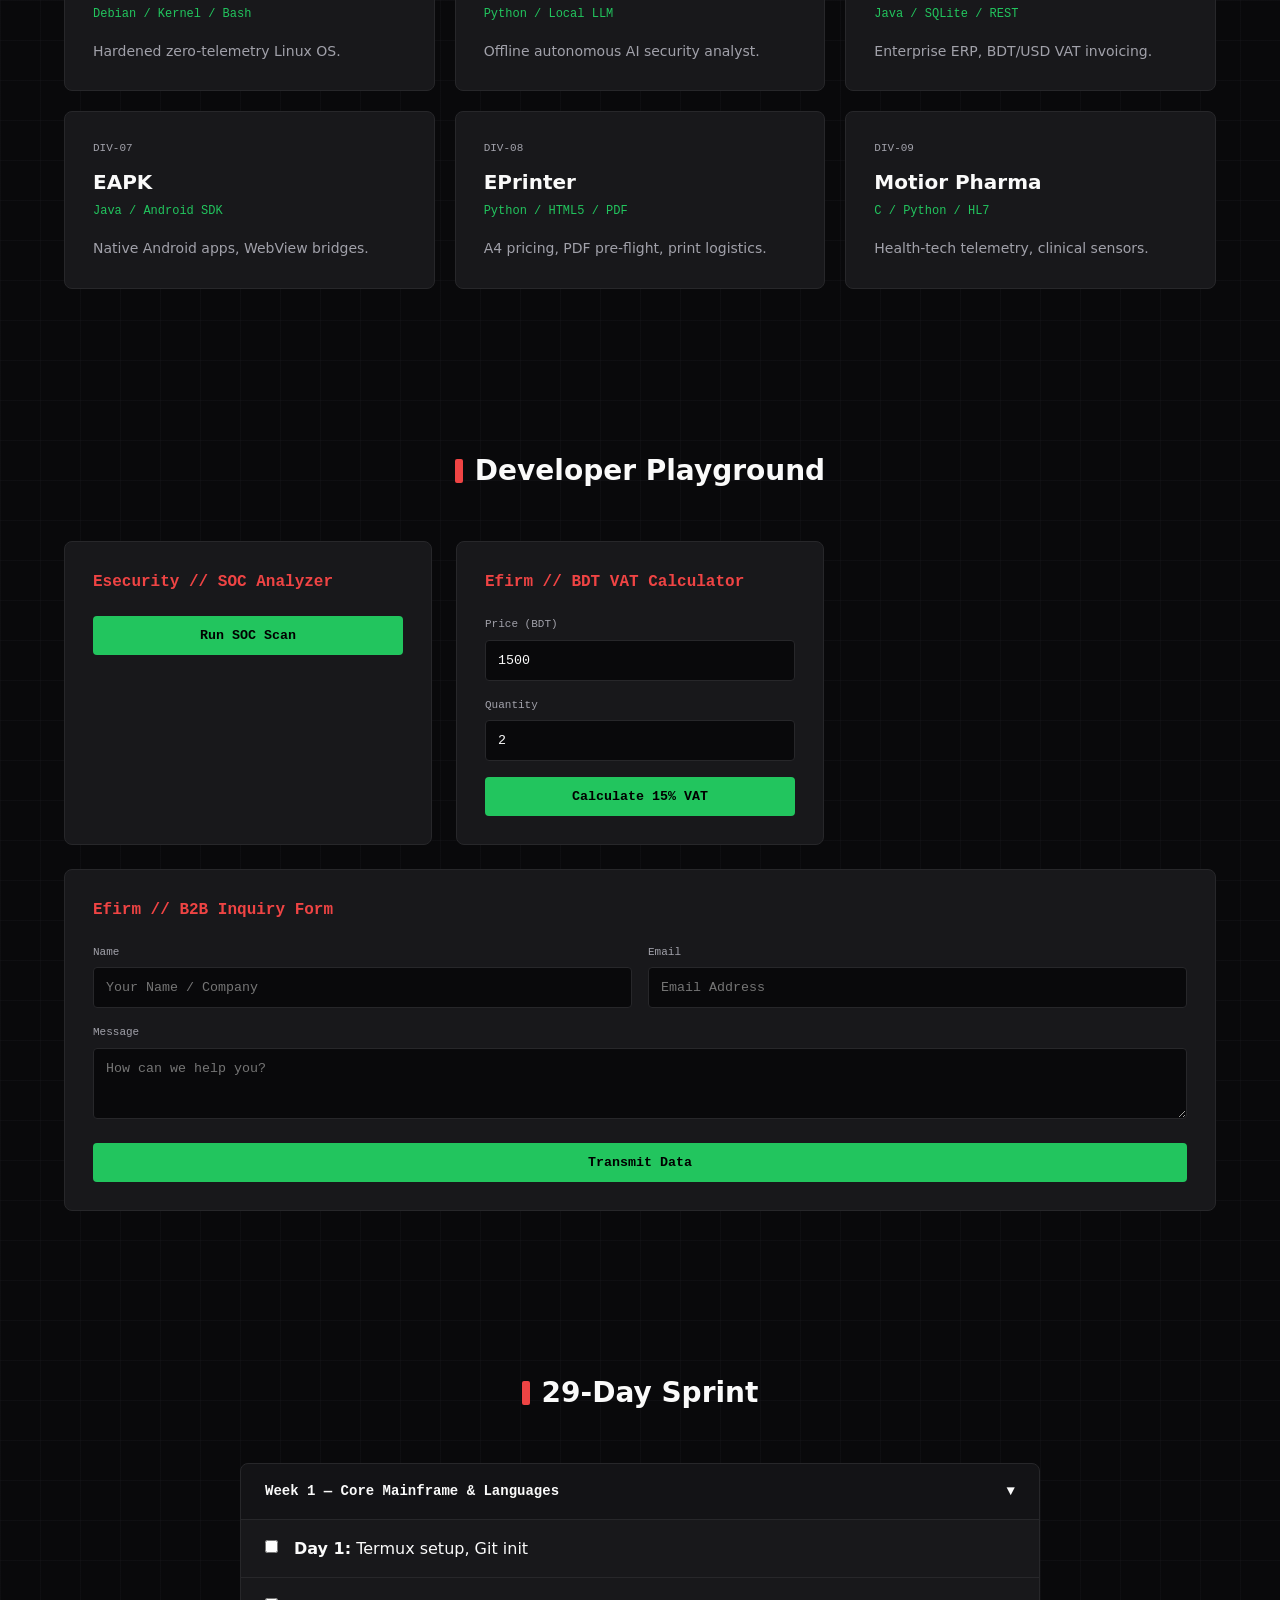
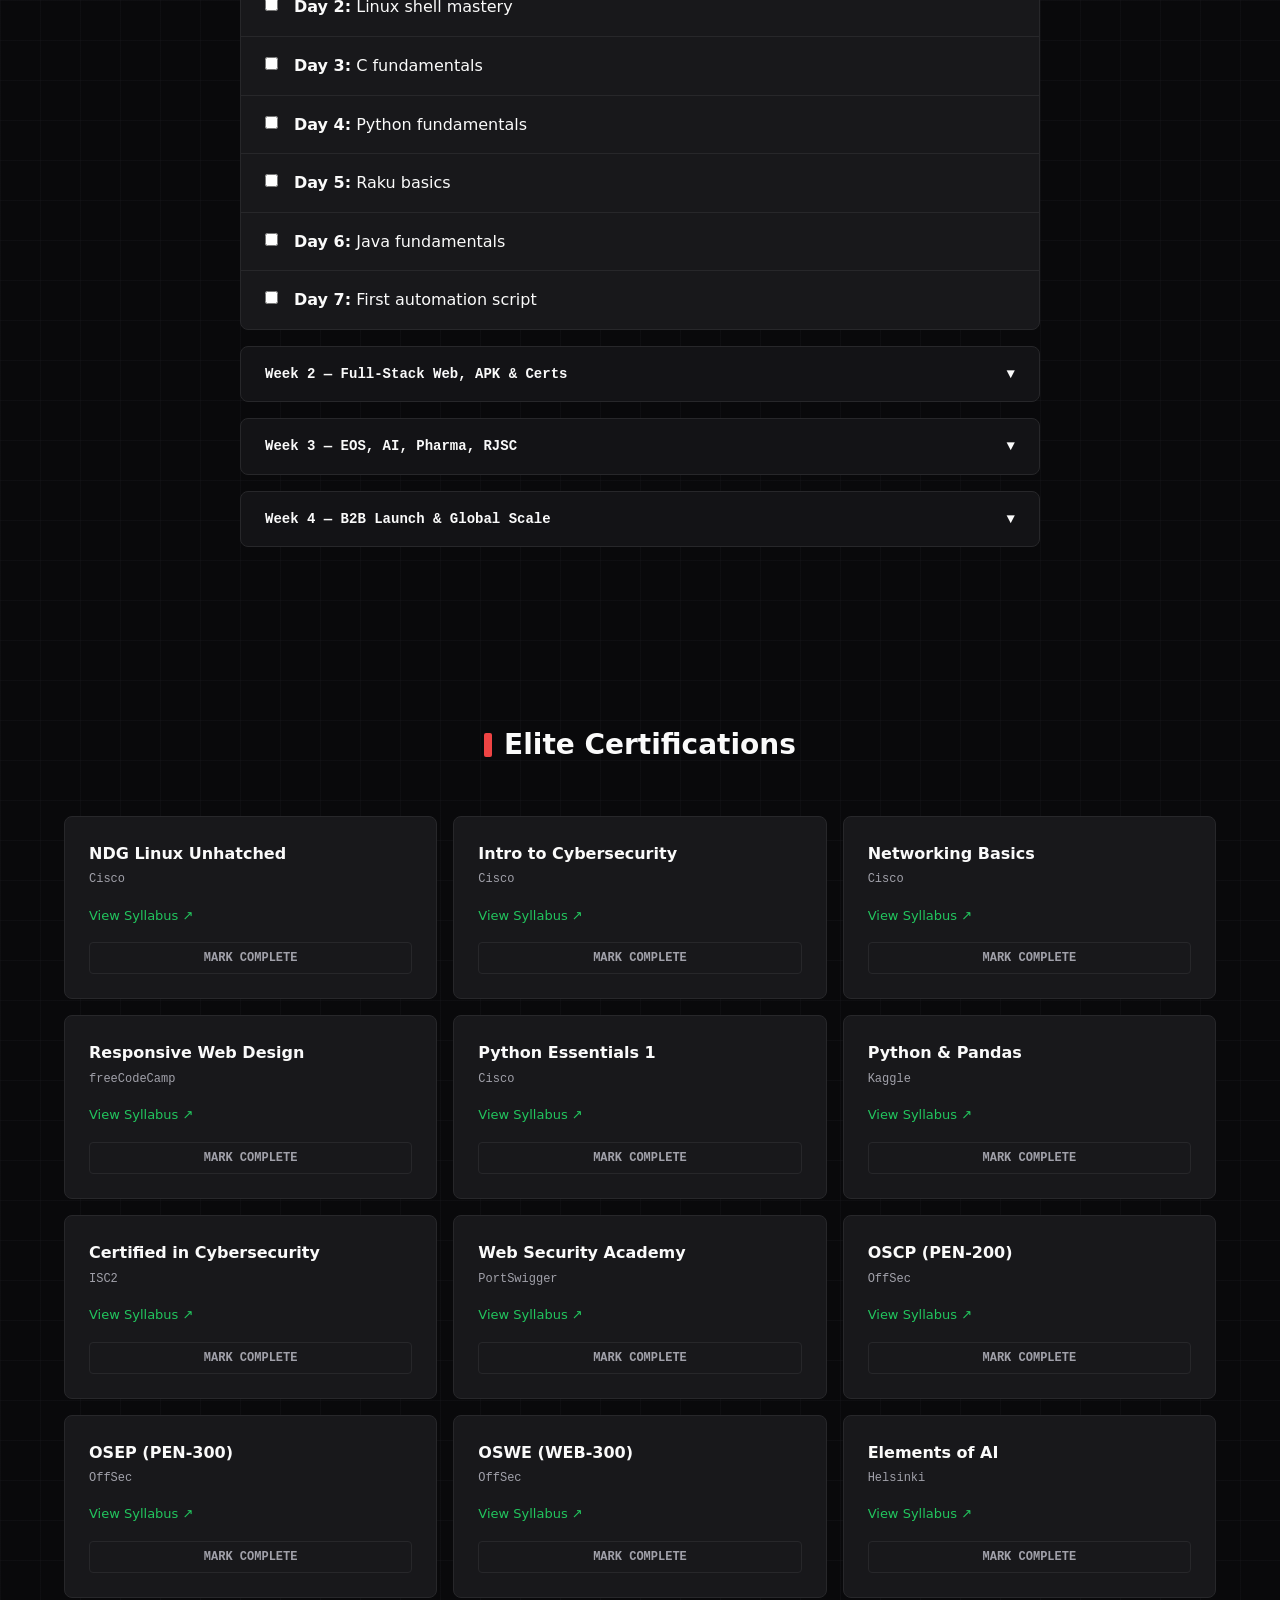
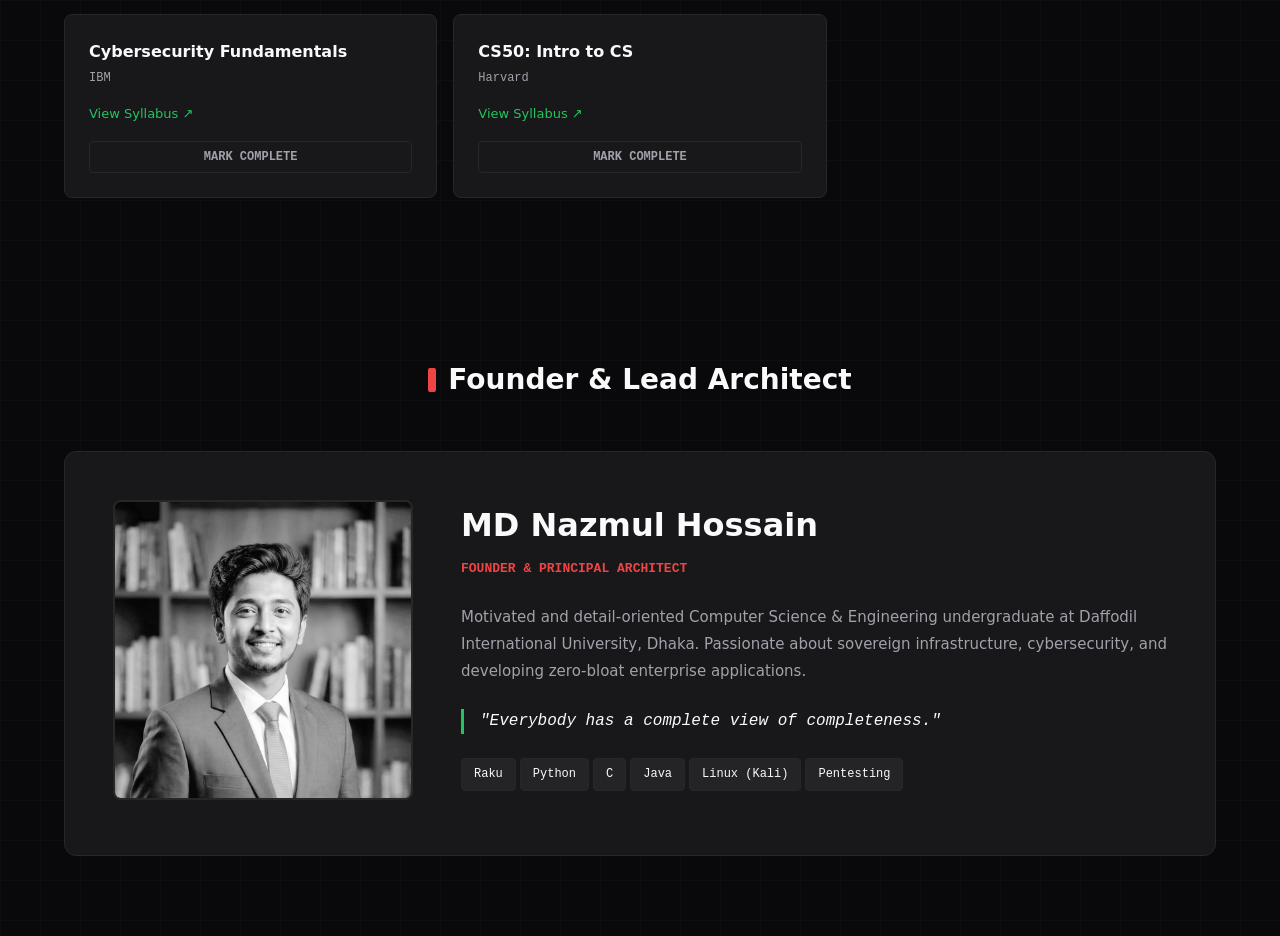
==== commit 0975fbe6: "Embed original founder portrait across Website, Android APK & iOS app" ====
--- a/docs/index.html
+++ b/docs/index.html
@@ -185,7 +185,7 @@
 <section id="founder" class="section">
     <div class="section-header"><h2 class="section-title">Founder & Lead Architect</h2></div>
     <div class="founder-section">
-        <div><img src="[data-uri]" class="founder-img" onerror="this.style.display='none'; this.parentElement.innerHTML='<div style=\'padding:80px 0;text-align:center;border:1px dashed var(--border);color:var(--text-muted);font-family:var(--mono);\'>📷 NO PHOTO</div>'"></div>
+        <div><img src="[data-uri]" class="founder-img" onerror="this.style.display='none'; this.parentElement.innerHTML='<div style=\'padding:80px 0;text-align:center;border:1px dashed var(--border);color:var(--text-muted);font-family:var(--mono);\'>📷 NO PHOTO</div>'"></div>
         <div>
             <div class="founder-name">MD Nazmul Hossain</div>
             <div class="founder-role">Founder & Principal Architect</div>
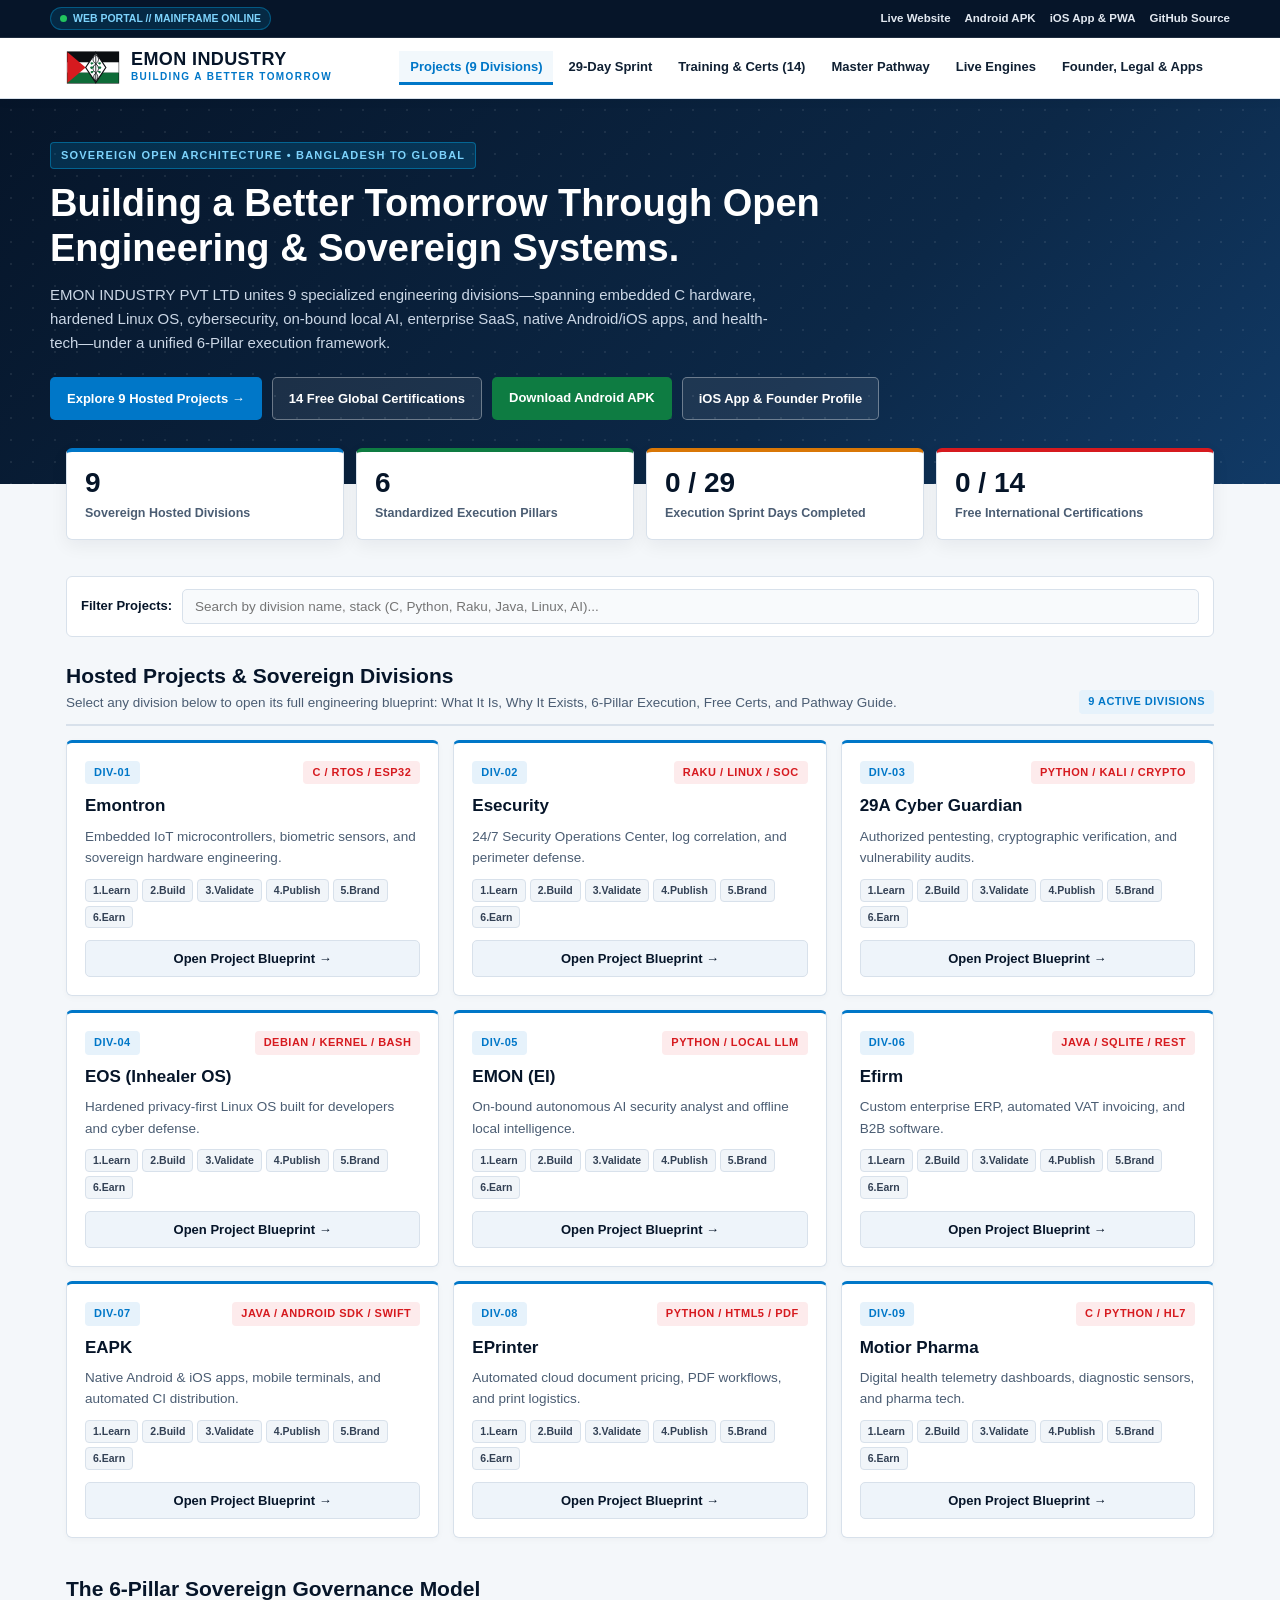
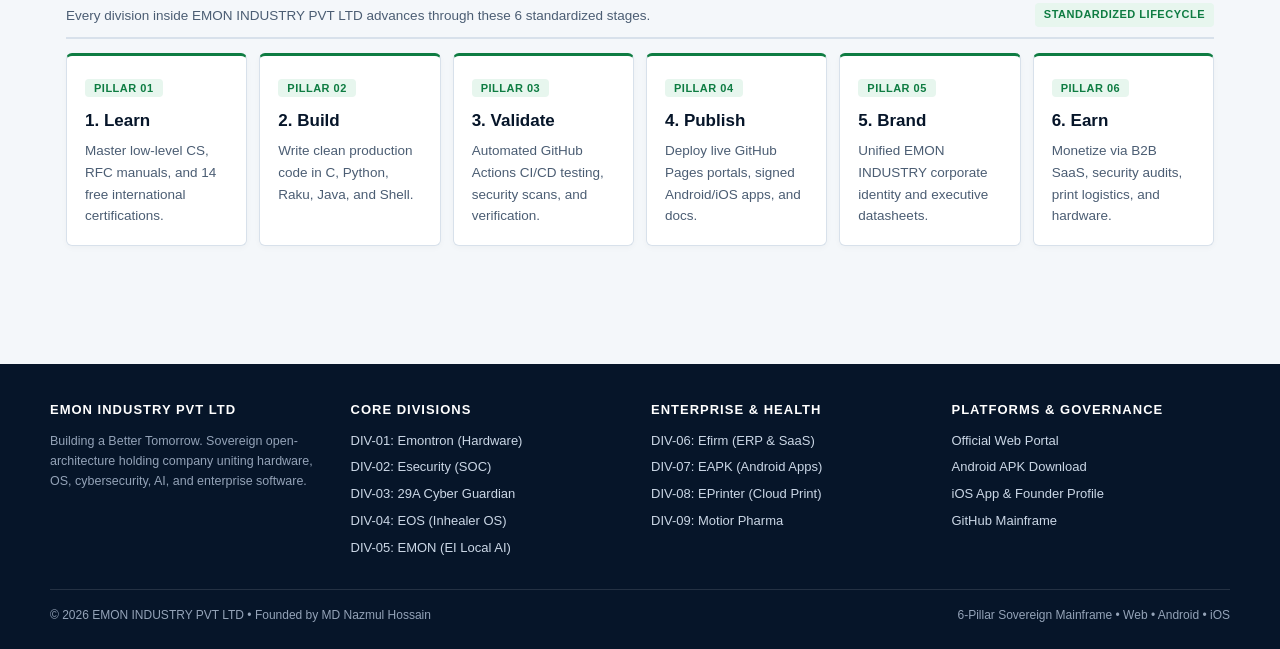
==== commit 8db96381: "Merge Linux Foundation layout across Website, Android APK & iOS App with preserved founder profile" ====
--- a/docs/index.html
+++ b/docs/index.html
@@ -2,349 +2,712 @@
 <html lang="en">
 <head>
 <meta charset="UTF-8">
-<meta name="viewport" content="width=device-width, initial-scale=1.0, viewport-fit=cover">
-<meta name="theme-color" content="#09090b">
-<title>EMON INDUSTRY | Sovereign Enterprise</title>
+<meta name="viewport" content="width=device-width,initial-scale=1.0,viewport-fit=cover">
 <meta name="apple-mobile-web-app-capable" content="yes">
 <meta name="apple-mobile-web-app-status-bar-style" content="black-translucent">
+<meta name="apple-mobile-web-app-title" content="EMON INDUSTRY">
+<link rel="apple-touch-icon" href="assets/founder.jpg">
 <link rel="manifest" href="manifest.json">
-<link rel="apple-touch-icon" href="[data-uri]">
+<title>EMON INDUSTRY PVT LTD | Open Sovereign Infrastructure &amp; Enterprise Systems</title>
 <style>
-:root{--bg:#09090b;--surface:#18181b;--surface-hover:#27272a;--border:#27272a;--red:#ef4444;--green:#22c55e;--text:#fafafa;--text-muted:#a1a1aa;--mono:'Courier New',monospace;--sans:system-ui,-apple-system,sans-serif}
+:root{
+  --lf-navy:#061529;
+  --lf-navy-mid:#0c2847;
+  --lf-blue:#0077c8;
+  --lf-blue-dark:#005a9e;
+  --lf-cyan:#00a3e0;
+  --lf-green:#0e7c42;
+  --lf-red:#d61a1f;
+  --bg:#f4f7fa;
+  --surface:#ffffff;
+  --border:#d8e1eb;
+  --text:#102033;
+  --muted:#4b5d73;
+}
 *{box-sizing:border-box;margin:0;padding:0}
-html{scroll-behavior:smooth}
-body{font-family:var(--sans);background:var(--bg);background-image:linear-gradient(rgba(39,39,42,.2) 1px,transparent 1px),linear-gradient(90deg,rgba(39,39,42,.2) 1px,transparent 1px);background-size:40px 40px;color:var(--text);line-height:1.6;padding-top:env(safe-area-inset-top);overflow-x:hidden}
-.app-header{position:sticky;top:0;z-index:100;display:flex;align-items:center;justify-content:space-between;padding:16px 24px;background:rgba(9,9,11,.85);backdrop-filter:blur(16px);border-bottom:1px solid var(--border)}
-.brand{display:flex;align-items:center;gap:12px;text-decoration:none;color:var(--text)}
-.brand svg{width:32px;height:32px}
-.brand-title{font-family:var(--mono);font-weight:900;font-size:16px;letter-spacing:1px}
-.nav{display:flex;align-items:center;gap:24px}
-.nav a{color:var(--text-muted);text-decoration:none;font-size:13px;font-weight:600;transition:color .2s}
-.nav a:hover{color:var(--text)}
-.dl-group{display:flex;gap:8px}
-.btn-android{background:var(--green);color:#000;text-decoration:none;padding:8px 12px;border-radius:4px;font-family:var(--mono);font-weight:900;font-size:12px;display:flex;align-items:center}
-.btn-ios{background:var(--text);color:#000;border:none;padding:8px 12px;border-radius:4px;font-family:var(--mono);font-weight:900;font-size:12px;cursor:pointer;display:flex;align-items:center}
-.menu-btn{display:none;background:none;border:1px solid var(--border);color:var(--text);padding:4px 12px;border-radius:4px}
-.hero{padding:100px 24px;text-align:center;border-bottom:1px solid var(--border)}
-.hero-badge{display:inline-block;padding:6px 12px;border:1px solid var(--green);color:var(--green);border-radius:99px;font-family:var(--mono);font-size:11px;font-weight:700;margin-bottom:24px}
-.hero-title{font-size:clamp(36px,8vw,72px);font-weight:900;line-height:1.1;margin-bottom:24px}
-.hero-title span{background:linear-gradient(90deg,var(--green),var(--red));-webkit-background-clip:text;-webkit-text-fill-color:transparent}
-.hero-sub{color:var(--text-muted);font-size:clamp(14px,3vw,18px);max-width:600px;margin:0 auto 48px;font-family:var(--mono)}
-.hero-stats{display:flex;justify-content:center;gap:48px;flex-wrap:wrap}
-.stat-num{font-size:36px;font-weight:900;font-family:var(--mono);color:var(--text);line-height:1}
-.stat-label{font-size:11px;color:var(--text-muted);text-transform:uppercase;font-weight:700}
-.section{padding:80px 24px;max-width:1200px;margin:0 auto}
-.section-header{margin-bottom:48px;text-align:center}
-.section-title{font-size:28px;font-weight:900;display:inline-flex;align-items:center;gap:12px}
-.section-title::before{content:'';display:block;width:8px;height:24px;background:var(--red);border-radius:2px}
-.grid-pillars{display:grid;grid-template-columns:repeat(auto-fit,minmax(160px,1fr));gap:16px}
-.pillar-card{background:var(--surface);border:1px solid var(--border);padding:24px;border-radius:8px;transition:all .3s}
-.pillar-card:hover{border-color:var(--green);transform:translateY(-4px)}
-.grid-divisions{display:grid;grid-template-columns:repeat(auto-fill,minmax(300px,1fr));gap:20px}
-.div-card{background:var(--surface);border:1px solid var(--border);padding:28px;border-radius:8px;cursor:pointer;transition:all .3s;position:relative}
-.div-card:hover{border-color:var(--red);transform:translateY(-4px)}
-.div-name{font-size:20px;font-weight:800;margin-bottom:4px}
-.div-stack{font-family:var(--mono);font-size:12px;color:var(--green);margin-bottom:16px}
-.div-desc{font-size:14px;color:var(--text-muted)}
-.tools-grid{display:grid;grid-template-columns:repeat(auto-fit,minmax(350px,1fr));gap:24px}
-.tool-card{background:var(--surface);border:1px solid var(--border);padding:28px;border-radius:8px}
-.tool-card h3{font-family:var(--mono);font-size:16px;margin-bottom:20px;color:var(--red)}
-.input-group{margin-bottom:16px}
-.input-group label{display:block;font-family:var(--mono);font-size:11px;color:var(--text-muted);margin-bottom:6px}
-.input-group input,.input-group textarea{width:100%;background:var(--bg);border:1px solid var(--border);color:var(--text);padding:12px;border-radius:4px;font-family:var(--mono);outline:none}
-.btn-action{width:100%;padding:12px;background:var(--green);color:#000;border:none;border-radius:4px;font-weight:900;font-family:var(--mono);cursor:pointer}
-.terminal-out{background:#000;border:1px solid var(--border);border-radius:4px;padding:16px;font-family:var(--mono);font-size:12px;color:var(--green);height:120px;overflow-y:auto;margin-top:16px;display:none}
-.sprint-container{max-width:800px;margin:0 auto}
-.week-block{background:var(--surface);border:1px solid var(--border);border-radius:8px;margin-bottom:16px;overflow:hidden}
-.week-header{padding:16px 24px;background:rgba(0,0,0,.2);cursor:pointer;display:flex;justify-content:space-between;font-weight:700;font-family:var(--mono);font-size:14px}
-.week-body{display:none}
-.week-block.open .week-body{display:block}
-.day-row{display:flex;align-items:flex-start;gap:16px;padding:16px 24px;border-top:1px solid var(--border);cursor:pointer}
-.day-row input{margin-top:4px;accent-color:var(--red)}
-.day-row.done .day-text{text-decoration:line-through;color:var(--text-muted)}
-.cert-grid{display:grid;grid-template-columns:repeat(auto-fill,minmax(280px,1fr));gap:16px}
-.cert-card{background:var(--surface);border:1px solid var(--border);padding:24px;border-radius:8px;display:flex;flex-direction:column}
-.cert-title{font-weight:800;font-size:16px;margin-bottom:4px}
-.cert-org{font-family:var(--mono);font-size:12px;color:var(--text-muted);margin-bottom:16px}
-.cert-link{font-size:13px;color:var(--green);text-decoration:none;margin-bottom:16px;display:inline-block}
-.cert-btn{margin-top:auto;padding:8px;background:transparent;border:1px solid var(--border);color:var(--text-muted);border-radius:4px;font-family:var(--mono);font-size:12px;font-weight:700;cursor:pointer;transition:all .2s}
-.cert-btn.completed{background:var(--green);color:#000;border-color:var(--green)}
-.founder-section{display:grid;grid-template-columns:300px 1fr;gap:48px;background:var(--surface);border:1px solid var(--border);padding:48px;border-radius:12px}
-.founder-img{width:100%;border-radius:8px;border:2px solid var(--border);filter:grayscale(100%);transition:filter .3s}
-.founder-img:hover{filter:grayscale(0%);border-color:var(--green)}
-.founder-name{font-size:32px;font-weight:900;margin-bottom:8px}
-.founder-role{font-family:var(--mono);color:var(--red);font-size:13px;font-weight:700;text-transform:uppercase;margin-bottom:24px}
-.founder-bio{color:var(--text-muted);font-size:15px;line-height:1.8;margin-bottom:24px}
-.founder-quote{border-left:3px solid var(--green);padding-left:16px;font-style:italic;font-family:var(--mono);margin-bottom:24px}
-.f-tag{background:rgba(255,255,255,.05);border:1px solid var(--border);padding:6px 12px;border-radius:4px;font-family:var(--mono);font-size:12px;display:inline-block;margin:0 4px 4px 0}
-#loader{position:fixed;inset:0;background:var(--bg);display:flex;flex-direction:column;align-items:center;justify-content:center;z-index:99999;transition:opacity .5s}
-.spinner{width:40px;height:40px;border:3px solid var(--border);border-top-color:var(--red);border-radius:50%;animation:spin 1s linear infinite;margin-bottom:20px}
-@keyframes spin{to{transform:rotate(360deg)}}
-.modal{position:fixed;inset:0;background:rgba(0,0,0,.9);z-index:1000;display:none;align-items:center;justify-content:center;padding:24px;backdrop-filter:blur(5px)}
-.modal.open{display:flex}
-.modal-box{background:var(--bg);border:1px solid var(--border);width:100%;max-width:800px;border-radius:12px;padding:40px;position:relative;max-height:90vh;overflow-y:auto}
-.modal-close{position:absolute;top:20px;right:20px;background:none;border:none;color:var(--text-muted);font-size:24px;cursor:pointer}
-.modal-tabs{display:flex;gap:8px;border-bottom:1px solid var(--border);margin-bottom:24px;overflow-x:auto}
-.m-tab{padding:12px 20px;background:none;border:none;color:var(--text-muted);font-family:var(--mono);font-size:13px;font-weight:700;cursor:pointer;border-bottom:2px solid transparent}
-.m-tab.active{color:var(--green);border-bottom-color:var(--green)}
-.modal-content h4{font-family:var(--mono);font-size:14px;color:var(--red);margin:24px 0 12px;text-transform:uppercase}
-.modal-content h4:first-child{margin-top:0}
-.modal-content p{color:var(--text-muted);margin-bottom:16px;font-size:14px;line-height:1.7}
-.modal-content a{color:var(--green);text-decoration:none}
-.modal-content ul{padding-left:20px;color:var(--text-muted);font-size:14px;margin-bottom:16px}
-@media(max-width:768px){.nav{display:none;position:absolute;top:100%;left:0;right:0;background:var(--bg);border-bottom:1px solid var(--border);flex-direction:column;padding:24px}.nav.open{display:flex}.menu-btn{display:block}.founder-section{grid-template-columns:1fr;padding:24px}}
+body{background:var(--bg);color:var(--text);font-family:-apple-system,BlinkMacSystemFont,"Segoe UI",Roboto,"Helvetica Neue",Arial,sans-serif;line-height:1.6}
+a{color:var(--lf-blue);text-decoration:none}
+
+/* LF Top Utility Bar */
+.util-bar{background:var(--lf-navy);color:#cbd7e6;font-size:11.5px;padding:7px 16px;border-bottom:1px solid rgba(255,255,255,.1)}
+.util-in{max-width:1180px;margin:auto;display:flex;justify-content:space-between;align-items:center;flex-wrap:wrap;gap:8px}
+.status-pill{display:inline-flex;align-items:center;gap:6px;background:rgba(0,163,224,.15);border:1px solid rgba(0,163,224,.4);color:#7dd3fc;padding:2px 9px;border-radius:999px;font-weight:700;font-size:10.5px}
+.dot{width:7px;height:7px;border-radius:50%;background:#22c55e;display:inline-block}
+.util-links{display:flex;gap:14px;flex-wrap:wrap;align-items:center}
+.util-links a{color:#e2e8f0;font-weight:600}
+.util-links a:hover{color:#7dd3fc}
+
+/* LF Main Header */
+header{background:var(--surface);border-bottom:1px solid var(--border);position:sticky;top:0;z-index:300;box-shadow:0 2px 10px rgba(6,21,41,.05)}
+.nav-in{max-width:1180px;margin:auto;padding:11px 16px;display:flex;justify-content:space-between;align-items:center;flex-wrap:wrap;gap:12px}
+.brand{display:flex;align-items:center;gap:11px;cursor:pointer}
+.brand-txt .b1{font-size:18px;font-weight:900;letter-spacing:.4px;color:var(--lf-navy);line-height:1.05}
+.brand-txt .b2{font-size:10px;font-weight:700;letter-spacing:1.4px;color:var(--lf-blue);text-transform:uppercase}
+.nav-menu{display:flex;gap:4px;overflow-x:auto;white-space:nowrap;padding:2px 0}
+.nbtn{background:transparent;border:none;border-bottom:3px solid transparent;color:var(--text);font-size:13px;font-weight:700;padding:8px 11px;cursor:pointer;transition:all .15s}
+.nbtn:hover{color:var(--lf-blue)}
+.nbtn.active{color:var(--lf-blue);border-bottom-color:var(--lf-blue);background:rgba(0,119,200,.05)}
+
+/* LF Hero Section */
+.hero{background:linear-gradient(135deg,var(--lf-navy) 0%,var(--lf-navy-mid) 65%,#113a66 100%);color:#fff;padding:42px 16px 64px;position:relative;overflow:hidden}
+.hero::after{content:"";position:absolute;inset:0;background-image:radial-gradient(rgba(255,255,255,.08) 1px,transparent 1px);background-size:22px 22px;pointer-events:none}
+.hero-in{max-width:1180px;margin:auto;position:relative;z-index:2}
+.eyebrow{display:inline-block;background:rgba(0,163,224,.18);border:1px solid rgba(0,163,224,.45);color:#7dd3fc;font-size:11px;font-weight:800;letter-spacing:1.2px;padding:4px 10px;border-radius:4px;margin-bottom:12px;text-transform:uppercase}
+.hero h1{font-size:clamp(24px,4vw,38px);font-weight:800;line-height:1.18;max-width:820px;margin-bottom:12px}
+.hero p{font-size:15px;color:#cbd7e6;max-width:740px;margin-bottom:22px}
+.hero-ctas{display:flex;gap:10px;flex-wrap:wrap}
+
+/* Buttons */
+.btn{display:inline-flex;align-items:center;justify-content:center;gap:6px;padding:10px 16px;border-radius:5px;font-size:13px;font-weight:700;border:1px solid transparent;cursor:pointer;transition:all .15s}
+.btn-primary{background:var(--lf-blue);color:#fff}
+.btn-primary:hover{background:var(--lf-blue-dark)}
+.btn-outline-light{background:rgba(255,255,255,.08);color:#fff;border-color:rgba(255,255,255,.35)}
+.btn-outline-light:hover{background:rgba(255,255,255,.16)}
+.btn-green{background:var(--lf-green);color:#fff}
+.btn-soft{background:#eef4fa;color:var(--lf-navy);border-color:var(--border)}
+.btn-soft:hover{border-color:var(--lf-blue);color:var(--lf-blue)}
+
+/* LF Overlapping Metrics Strip */
+.metrics-wrap{max-width:1180px;margin:-36px auto 24px;padding:0 16px;position:relative;z-index:10}
+.metrics{display:grid;grid-template-columns:repeat(auto-fit,minmax(200px,1fr));gap:12px}
+.mcard{background:var(--surface);border:1px solid var(--border);border-top:4px solid var(--lf-blue);border-radius:6px;padding:16px 18px;box-shadow:0 6px 18px rgba(6,21,41,.06)}
+.mcard .mnum{font-size:28px;font-weight:900;color:var(--lf-navy);line-height:1.1}
+.mcard .mlbl{font-size:12.5px;font-weight:700;color:var(--muted);margin-top:4px}
+
+/* Container & Sections */
+.wrap{max-width:1180px;margin:0 auto;padding:12px 16px 64px}
+.sec{display:none}.sec.active{display:block;animation:fadeIn .18s ease}
+@keyframes fadeIn{from{opacity:0;transform:translateY(4px)}to{opacity:1;transform:translateY(0)}}
+.sec-head{display:flex;justify-content:space-between;align-items:flex-end;flex-wrap:wrap;gap:10px;margin:22px 0 14px;padding-bottom:10px;border-bottom:2px solid var(--border)}
+.sec-head h2{font-size:21px;font-weight:800;color:var(--lf-navy)}
+.sec-head p{font-size:13.5px;color:var(--muted)}
+.tag{font-size:11px;font-weight:800;padding:3px 9px;border-radius:4px;background:#e6f2fb;color:var(--lf-blue);text-transform:uppercase;letter-spacing:.5px}
+.tag-red{background:#fdebec;color:var(--lf-red)}
+.tag-green{background:#e7f6ee;color:var(--lf-green)}
+
+/* Search & Filter Bar */
+.search-bar{background:var(--surface);border:1px solid var(--border);border-radius:6px;padding:12px 14px;margin-bottom:18px;display:flex;gap:10px;flex-wrap:wrap;align-items:center}
+.search-bar input{flex:1;min-width:220px;margin:0;padding:9px 12px;border:1px solid var(--border);border-radius:5px;background:#f8fafc;color:var(--text);font-size:13.5px}
+
+/* Grids & LF Cards */
+.grid{display:grid;grid-template-columns:repeat(auto-fit,minmax(300px,1fr));gap:14px}
+.pgrid{display:grid;grid-template-columns:repeat(auto-fit,minmax(175px,1fr));gap:12px;margin-bottom:22px}
+.card{background:var(--surface);border:1px solid var(--border);border-radius:6px;padding:18px;box-shadow:0 2px 6px rgba(6,21,41,.03)}
+.div-card{border-top:3px solid var(--lf-blue);cursor:pointer;display:flex;flex-direction:column;justify-content:space-between;transition:transform .15s,box-shadow .15s}
+.div-card:hover{transform:translateY(-2px);box-shadow:0 10px 22px rgba(6,21,41,.09);border-color:var(--lf-blue)}
+.ctop{display:flex;justify-content:space-between;align-items:center;margin-bottom:8px}
+.card h3{font-size:17px;font-weight:800;color:var(--lf-navy);margin-bottom:6px}
+.card p,.card li{font-size:13.5px;color:var(--muted)}
+.mini{display:flex;flex-wrap:wrap;gap:4px;margin-top:10px}
+.mini span{font-size:10.5px;font-weight:600;padding:2px 7px;border-radius:4px;background:#f1f5f9;border:1px solid var(--border);color:#334155}
+
+/* Deep-Dive Division Blueprint */
+.chips{display:flex;gap:6px;overflow-x:auto;padding-bottom:8px;margin-bottom:14px}
+.chip{background:var(--surface);color:var(--muted);border:1px solid var(--border);padding:6px 12px;border-radius:999px;font-size:12px;font-weight:700;cursor:pointer;white-space:nowrap}
+.chip.active{background:var(--lf-navy);color:#fff;border-color:var(--lf-navy)}
+.bp-box{background:var(--surface);border:1px solid var(--border);border-left:4px solid var(--lf-blue);border-radius:6px;padding:18px;margin-bottom:14px}
+.bp-box.why{border-left-color:#d97706}.bp-box.how{border-left-color:var(--lf-green)}.bp-box.guide{border-left-color:var(--lf-red)}
+.bp-box h3{font-size:15px;font-weight:800;color:var(--lf-navy);text-transform:uppercase;letter-spacing:.5px;margin-bottom:9px}
+.step-row{background:#f8fafc;border:1px solid var(--border);border-radius:5px;padding:10px 12px;margin-bottom:8px;font-size:13.5px;color:var(--text)}
+.step-row strong{color:var(--lf-blue)}
+
+/* Sprint Tracker */
+.pbar-bg{height:12px;background:#e2e8f0;border-radius:999px;overflow:hidden;margin-top:10px}
+.pbar{height:100%;width:0%;background:linear-gradient(90deg,var(--lf-blue),var(--lf-green));transition:width .25s}
+.frow{display:flex;gap:6px;flex-wrap:wrap;margin:14px 0}
+.fbtn{background:var(--surface);color:var(--muted);border:1px solid var(--border);padding:6px 12px;border-radius:5px;font-size:12.5px;font-weight:700;cursor:pointer}
+.fbtn.active{background:var(--lf-blue);color:#fff;border-color:var(--lf-blue)}
+.day{display:flex;align-items:flex-start;gap:11px;background:var(--surface);border:1px solid var(--border);border-radius:6px;padding:12px 14px;margin-bottom:8px;cursor:pointer}
+.day.done{border-color:var(--lf-green);background:#f2fbf6}
+.day input{width:18px;height:18px;margin-top:2px;accent-color:var(--lf-green)}
+
+/* Founder Spotlight Card (Preserved Developer Info) */
+.founder-card{background:var(--surface);border:1px solid var(--border);border-top:4px solid var(--lf-navy);border-radius:8px;padding:22px;display:grid;grid-template-columns:repeat(auto-fit,minmax(260px,1fr));gap:22px;align-items:center}
+.founder-photo{width:100%;max-width:300px;border-radius:8px;border:2px solid var(--lf-navy);display:block;margin:auto;object-fit:cover;background:#0b0e11}
+.founder-quote{border-left:4px solid var(--lf-green);background:#f4fbf7;padding:11px 14px;margin:12px 0;font-family:monospace;font-size:13.5px;color:var(--lf-navy);font-weight:700}
+
+/* Form Inputs & Engine Output */
+input,select,textarea{width:100%;background:#f8fafc;border:1px solid var(--border);color:var(--text);padding:9px 11px;border-radius:5px;margin-top:8px;font-size:13.5px}
+.out{margin-top:10px;background:var(--lf-navy);color:#7dd3fc;border-radius:5px;padding:10px 12px;font-size:12px;white-space:pre-wrap;font-family:monospace}
+
+/* LF Multi-Column Footer */
+footer{background:var(--lf-navy);color:#cbd7e6;padding:36px 16px 24px;margin-top:32px}
+.foot-in{max-width:1180px;margin:auto;display:grid;grid-template-columns:repeat(auto-fit,minmax(220px,1fr));gap:22px;padding-bottom:24px;border-bottom:1px solid rgba(255,255,255,.12)}
+.foot-in h4{color:#fff;font-size:13px;text-transform:uppercase;letter-spacing:1px;margin-bottom:10px}
+.foot-in li{list-style:none;font-size:13px;margin-bottom:6px}
+.foot-in a{color:#cbd7e6}.foot-in a:hover{color:#fff}
+.foot-bot{max-width:1180px;margin:16px auto 0;font-size:12px;color:#94a3b8;display:flex;justify-content:space-between;flex-wrap:wrap;gap:8px}
 </style>
 </head>
 <body>
 
-<div id="loader">
-    <div class="spinner"></div>
-    <div style="font-family:var(--mono);font-weight:900;letter-spacing:2px;">SYSTEM INITIALIZING</div>
+<!-- TOP UTILITY BAR -->
+<div class="util-bar">
+  <div class="util-in">
+    <div><span class="status-pill"><span class="dot"></span><span id="runtimeBadge">WEB PORTAL // MAINFRAME ONLINE</span></span></div>
+    <div class="util-links">
+      <a href="https://mnhemon357-cyber.github.io/emon-industry/" target="_blank">Live Website</a>
+      <a href="https://github.com/mnhemon357-cyber/emon-industry/releases/latest" target="_blank">Android APK</a>
+      <a href="#sec-apps" onclick="navTo('sec-apps')">iOS App &amp; PWA</a>
+      <a href="https://github.com/mnhemon357-cyber/emon-industry" target="_blank">GitHub Source</a>
+    </div>
+  </div>
 </div>
 
-<header class="app-header">
-    <a href="#" class="brand">
-        <svg viewBox="0 0 64 64"><rect x="0" y="0" width="64" height="21" fill="#09090b"/><rect x="0" y="21" width="64" height="22" fill="#fafafa"/><rect x="0" y="43" width="64" height="21" fill="#22c55e"/><polygon points="0,0 20,32 0,64" fill="#ef4444"/><rect x="0.6" y="0.6" width="62.8" height="62.8" fill="none" stroke="#fafafa" stroke-width="1.4"/><polygon points="40,10 56,32 40,54 24,32" fill="#fafafa" stroke="#09090b" stroke-width="1.4"/></svg>
-        <div class="brand-title">EMON // INDUSTRY</div>
-    </a>
-    <nav class="nav" id="nav-menu">
-        <a href="#divisions">Divisions</a>
-        <a href="#playground">Playground</a>
-        <a href="#sprint">Sprint</a>
-        <a href="#certs">Certs</a>
-        <a href="#founder">Founder</a>
-        <a href="#" onclick="toggleLang(event)" id="lang-btn" style="color:var(--green);">🌐 BN</a>
-        <div class="dl-group">
-            <a href="https://github.com/mnhemon357-cyber/emon-industry/releases/download/v1.0-latest/EMON-INDUSTRY-v1.0.apk" target="_blank" class="btn-android">🤖 ANDROID</a>
-            <button onclick="installiOS(event)" class="btn-ios">🍏 iOS</button>
+<!-- MAIN HEADER -->
+<header>
+  <div class="nav-in">
+    <div class="brand" onclick="closeBlueprint();navTo('sec-projects')">
+      <svg width="54" height="33" viewBox="0 0 116 72" xmlns="http://www.w3.org/2000/svg">
+        <rect x="1" y="1" width="114" height="70" fill="#0B0E11"/>
+        <rect x="2" y="2" width="112" height="22.6" fill="#0B0E11"/><rect x="2" y="24.6" width="112" height="22.8" fill="#FFF"/><rect x="2" y="47.4" width="112" height="22.6" fill="#0E6B38"/>
+        <polygon points="2,2 42,36 2,70" fill="#D61A1F"/><polygon points="64,3 86,36 64,69 42,36" fill="#FFF" stroke="#0B0E11" stroke-width="2.5"/>
+        <line x1="64" y1="5" x2="64" y2="67" stroke="#0B0E11" stroke-width="1.8"/>
+        <path d="M64,8 C72,14 72,22 64,28 C56,34 56,42 64,48 C70,53 70,60 64,65" fill="none" stroke="#0B0E11" stroke-width="1.8"/>
+        <path d="M64,8 C56,14 56,22 64,28 C72,34 72,42 64,48 C58,53 58,60 64,65" fill="none" stroke="#0B0E11" stroke-width="1.8"/>
+        <path d="M60,26 C53,23 50,26 55,30 Z M60,35 C52,32 49,36 55,40 Z M60,44 C53,42 50,46 56,49 Z M68,26 C75,23 78,26 73,30 Z M68,35 C76,32 79,36 73,40 Z M68,44 C75,42 78,46 72,49 Z" fill="#0E6B38"/>
+      </svg>
+      <div class="brand-txt">
+        <div class="b1">EMON INDUSTRY</div>
+        <div class="b2">Building a Better Tomorrow</div>
+      </div>
+    </div>
+    <nav class="nav-menu" id="topNav">
+      <button class="nbtn active" data-sec="sec-projects" onclick="closeBlueprint();navTo('sec-projects')">Projects (9 Divisions)</button>
+      <button class="nbtn" data-sec="sec-sprint" onclick="navTo('sec-sprint')">29-Day Sprint</button>
+      <button class="nbtn" data-sec="sec-certs" onclick="navTo('sec-certs')">Training &amp; Certs (14)</button>
+      <button class="nbtn" data-sec="sec-pathway" onclick="navTo('sec-pathway')">Master Pathway</button>
+      <button class="nbtn" data-sec="sec-engines" onclick="navTo('sec-engines')">Live Engines</button>
+      <button class="nbtn" data-sec="sec-apps" onclick="navTo('sec-apps')">Founder, Legal &amp; Apps</button>
+    </nav>
+  </div>
+</header>
+
+<!-- LF HERO BANNER -->
+<section class="hero">
+  <div class="hero-in">
+    <div class="eyebrow">Sovereign Open Architecture &bull; Bangladesh to Global</div>
+    <h1>Building a Better Tomorrow Through Open Engineering &amp; Sovereign Systems.</h1>
+    <p>EMON INDUSTRY PVT LTD unites 9 specialized engineering divisions—spanning embedded C hardware, hardened Linux OS, cybersecurity, on-bound local AI, enterprise SaaS, native Android/iOS apps, and health-tech—under a unified 6-Pillar execution framework.</p>
+    <div class="hero-ctas">
+      <button class="btn btn-primary" onclick="closeBlueprint();navTo('sec-projects')">Explore 9 Hosted Projects &rarr;</button>
+      <button class="btn btn-outline-light" onclick="navTo('sec-certs')">14 Free Global Certifications</button>
+      <a class="btn btn-green" href="https://github.com/mnhemon357-cyber/emon-industry/releases/latest" target="_blank">Download Android APK</a>
+      <button class="btn btn-outline-light" onclick="navTo('sec-apps')">iOS App &amp; Founder Profile</button>
+    </div>
+  </div>
+</section>
+
+<!-- LF IMPACT METRICS -->
+<div class="metrics-wrap">
+  <div class="metrics">
+    <div class="mcard"><div class="mnum">9</div><div class="mlbl">Sovereign Hosted Divisions</div></div>
+    <div class="mcard" style="border-top-color:var(--lf-green)"><div class="mnum">6</div><div class="mlbl">Standardized Execution Pillars</div></div>
+    <div class="mcard" style="border-top-color:#d97706"><div class="mnum" id="mSprint">0 / 29</div><div class="mlbl">Execution Sprint Days Completed</div></div>
+    <div class="mcard" style="border-top-color:var(--lf-red)"><div class="mnum" id="mCerts">0 / 14</div><div class="mlbl">Free International Certifications</div></div>
+  </div>
+</div>
+
+<main class="wrap">
+  <!-- SECTION 1: PROJECTS (9 DIVISIONS) + GOVERNANCE (6 PILLARS) + FULL BLUEPRINT VIEW -->
+  <section id="sec-projects" class="sec active">
+    <div id="projectsListView">
+      <div class="search-bar">
+        <strong style="font-size:13px;color:var(--lf-navy)">Filter Projects:</strong>
+        <input type="text" id="projSearch" placeholder="Search by division name, stack (C, Python, Raku, Java, Linux, AI)..." oninput="renderDivs()">
+      </div>
+
+      <div class="sec-head">
+        <div><h2>Hosted Projects &amp; Sovereign Divisions</h2><p>Select any division below to open its full engineering blueprint: What It Is, Why It Exists, 6-Pillar Execution, Free Certs, and Pathway Guide.</p></div>
+        <span class="tag">9 Active Divisions</span>
+      </div>
+      <div class="grid" id="divsGrid"></div>
+
+      <div class="sec-head" style="margin-top:34px">
+        <div><h2>The 6-Pillar Sovereign Governance Model</h2><p>Every division inside EMON INDUSTRY PVT LTD advances through these 6 standardized stages.</p></div>
+        <span class="tag tag-green">Standardized Lifecycle</span>
+      </div>
+      <div class="pgrid" id="pillarsGrid"></div>
+    </div>
+
+    <!-- DEDICATED DIVISION DEEP-DIVE BLUEPRINT -->
+    <div id="blueprintView" style="display:none">
+      <div style="display:flex;justify-content:space-between;align-items:center;flex-wrap:wrap;gap:10px;margin-bottom:14px">
+        <button class="btn btn-primary" onclick="closeBlueprint()">&larr; Back to All 9 Divisions</button>
+        <span class="tag" id="bpCode">DIV-01</span>
+      </div>
+      <div class="chips" id="bpChips"></div>
+      <div class="card" style="border-top:4px solid var(--lf-navy);margin-bottom:16px">
+        <h2 id="bpTitle" style="font-size:22px;color:var(--lf-navy);margin-bottom:4px">Division Blueprint</h2>
+        <p id="bpSub" style="font-weight:600;color:var(--lf-blue)"></p>
+      </div>
+
+      <div class="bp-box">
+        <h3>1. What Is It? (Technical Architecture &amp; Scope)</h3>
+        <p id="bpWhat" style="color:var(--text)"></p>
+      </div>
+      <div class="bp-box why">
+        <h3>2. Why Is It Needed? (Strategic Problem &amp; Revenue Model)</h3>
+        <p id="bpWhy" style="color:var(--text)"></p>
+      </div>
+      <div class="bp-box how">
+        <h3>3. How to Complete It (Step-by-Step Across All 6 Pillars)</h3>
+        <div id="bpHow"></div>
+      </div>
+      <div class="bp-box">
+        <h3>4. Free Provided Certifications for This Division</h3>
+        <p style="margin-bottom:12px">Enroll free in these official global courses to master and validate this division:</p>
+        <div class="grid" id="bpCerts"></div>
+      </div>
+      <div class="bp-box guide">
+        <h3>5. Separate Full Pathway Guide (Zero-to-Enterprise Roadmap)</h3>
+        <div id="bpGuide"></div>
+      </div>
+    </div>
+  </section>
+
+  <!-- SECTION 2: 29-DAY SPRINT -->
+  <section id="sec-sprint" class="sec">
+    <div class="sec-head">
+      <div><h2>29-Day Sovereign Execution Sprint</h2><p>Track daily engineering, certification, and commercial milestones. Auto-saved offline across Web, Android &amp; iOS.</p></div>
+      <button class="btn btn-soft" onclick="resetSprint()">Reset Progress</button>
+    </div>
+    <div class="card" style="margin-bottom:14px">
+      <strong id="sprintText" style="color:var(--lf-navy)">Progress: 0 / 29 Days (0%)</strong>
+      <div class="pbar-bg"><div class="pbar" id="sprintBar"></div></div>
+    </div>
+    <div class="frow">
+      <button class="fbtn active" onclick="filterSprint('all',this)">All 29 Days</button>
+      <button class="fbtn" onclick="filterSprint('w1',this)">Week 1 (Days 1–7)</button>
+      <button class="fbtn" onclick="filterSprint('w2',this)">Week 2 (Days 8–14)</button>
+      <button class="fbtn" onclick="filterSprint('w3',this)">Week 3 (Days 15–21)</button>
+      <button class="fbtn" onclick="filterSprint('w4',this)">Week 4 (Days 22–29)</button>
+    </div>
+    <div id="sprintList"></div>
+  </section>
+
+  <!-- SECTION 3: 14 FREE CERTIFICATIONS -->
+  <section id="sec-certs" class="sec">
+    <div class="sec-head">
+      <div><h2>Training &amp; 14 Free Global Certifications ("What After What")</h2><p>100% free international credentials ordered from foundational Linux &amp; networking to offensive security, cloud, AI, and CS50.</p></div>
+      <span class="tag tag-green" id="certBadge">Earned: 0 / 14</span>
+    </div>
+    <div class="grid" id="certsGrid"></div>
+  </section>
+
+  <!-- SECTION 4: MASTER PATHWAY -->
+  <section id="sec-pathway" class="sec">
+    <div class="sec-head">
+      <div><h2>Master Child-to-Enterprise Zero-to-Global Pathway</h2><p>Complete engineering progression from bare-metal C and Linux to global holding operations.</p></div>
+      <span class="tag">6 Engineering Stages</span>
+    </div>
+    <div id="pathwayList"></div>
+  </section>
+
+  <!-- SECTION 5: LIVE ENGINES -->
+  <section id="sec-engines" class="sec">
+    <div class="sec-head">
+      <div><h2>Live Division Engines (SQLite Backend + Offline Mobile Mode)</h2><p>Interactive BDT print quoting, 29A node diagnostics, and Efirm client inquiry dispatch.</p></div>
+      <span class="tag">Interactive API</span>
+    </div>
+    <div class="grid">
+      <div class="card">
+        <div class="ctop"><h3>EPrinter Cloud Quote</h3><span class="tag tag-red">DIV-08</span></div>
+        <p>Instant A4 print pricing in BDT.</p>
+        <input type="number" id="pg" value="50" min="1">
+        <select id="pm"><option value="bw">Black &amp; White (2 BDT/page)</option><option value="color">Color Laser (5 BDT/page)</option></select>
+        <button class="btn btn-primary" style="width:100%;margin-top:10px" onclick="calcQuote()">Calculate Quote</button>
+        <div class="out" id="qOut">Ready for instant calculation...</div>
+      </div>
+      <div class="card">
+        <div class="ctop"><h3>29A Node Security Audit</h3><span class="tag tag-red">DIV-03</span></div>
+        <p>Verify host sockets &amp; runtime posture.</p>
+        <input type="text" value="127.0.0.1 // LOCAL NODE" readonly>
+        <button class="btn btn-primary" style="width:100%;margin-top:10px" onclick="runAudit()">Run 29A Scan</button>
+        <div class="out" id="aOut">Ready for security audit...</div>
+      </div>
+      <div class="card">
+        <div class="ctop"><h3>Efirm Client Desk</h3><span class="tag tag-red">DIV-06</span></div>
+        <p>Dispatch project or enterprise inquiries.</p>
+        <input type="text" id="cn" placeholder="Name / Company">
+        <input type="email" id="ce" placeholder="Email Address">
+        <textarea id="cm" rows="2" placeholder="Project scope or inquiry"></textarea>
+        <button class="btn btn-primary" style="width:100%;margin-top:10px" onclick="sendInquiry()">Submit Inquiry</button>
+        <div class="out" id="iOut">SQLite &amp; Offline Relay Ready.</div>
+      </div>
+    </div>
+  </section>
+
+  <!-- SECTION 6: FOUNDER PROFILE (PRESERVED), LEGAL & MULTI-PLATFORM APPS (WEB / ANDROID APK / iOS) -->
+  <section id="sec-apps" class="sec">
+    <div class="sec-head">
+      <div><h2>Founder &amp; Principal Architect</h2><p>Executive leadership of EMON INDUSTRY PVT LTD.</p></div>
+      <span class="tag">Leadership</span>
+    </div>
+    <div class="founder-card" style="margin-bottom:26px">
+      <div>
+        <img class="founder-photo" id="founderImg" alt="MD Nazmul Hossain — Founder & Principal Architect">
+      </div>
+      <div>
+        <span class="tag tag-red" style="margin-bottom:8px;display:inline-block">FOUNDER &amp; PRINCIPAL ARCHITECT</span>
+        <h2 style="font-size:26px;color:var(--lf-navy);margin-bottom:8px">MD Nazmul Hossain</h2>
+        <p style="font-size:14.5px;color:var(--text);margin-bottom:10px">Motivated and detail-oriented Computer Science &amp; Engineering undergraduate at Daffodil International University, Dhaka. Passionate about sovereign infrastructure, cybersecurity, and developing zero-bloat enterprise applications.</p>
+        <div class="founder-quote">&ldquo;Everybody has a complete view of completeness.&rdquo;</div>
+        <div class="mini">
+          <span>Raku</span><span>Python</span><span>C</span><span>Java</span><span>Linux (Kali)</span><span>Pentesting</span>
         </div>
-    </nav>
-    <button class="menu-btn" onclick="document.getElementById('nav-menu').classList.toggle('open')">☰</button>
-</header>
-
-<section class="hero">
-    <div class="hero-badge">Sovereign Security Infrastructure</div>
-    <h1 class="hero-title" id="hero-title">BUILDING A BETTER<br><span>TOMORROW.</span></h1>
-    <p class="hero-sub" id="hero-sub">Beyond Future | A Company for Mankind | Vibe with Frequency</p>
-    <div class="hero-stats">
-        <div class="stat-box"><div class="stat-num">9</div><div class="stat-label">Divisions</div></div>
-        <div class="stat-box"><div class="stat-num">6</div><div class="stat-label">Pillars</div></div>
-        <div class="stat-box"><div class="stat-num">29</div><div class="stat-label">Day Sprint</div></div>
-        <div class="stat-box"><div class="stat-num">14+</div><div class="stat-label">Certifications</div></div>
-    </div>
-</section>
-
-<section class="section">
-    <div class="section-header"><h2 class="section-title">The 6 Pillars</h2></div>
-    <div class="grid-pillars" id="pillars-grid"></div>
-</section>
-
-<section id="divisions" class="section">
-    <div class="section-header"><h2 class="section-title">9 Sovereign Divisions</h2></div>
-    <div class="grid-divisions" id="divisions-grid"></div>
-</section>
-
-<section id="playground" class="section">
-    <div class="section-header"><h2 class="section-title">Developer Playground</h2></div>
-    <div class="tools-grid">
-        <div class="tool-card">
-            <h3>Esecurity // SOC Analyzer</h3>
-            <button class="btn-action" onclick="runSoc()">Run SOC Scan</button>
-            <div class="terminal-out" id="soc-out"></div>
-        </div>
-        <div class="tool-card">
-            <h3>Efirm // BDT VAT Calculator</h3>
-            <div class="input-group"><label>Price (BDT)</label><input type="number" id="vat-price" value="1500"></div>
-            <div class="input-group"><label>Quantity</label><input type="number" id="vat-qty" value="2"></div>
-            <button class="btn-action" onclick="runVat()">Calculate 15% VAT</button>
-            <div class="terminal-out" id="vat-out" style="height:auto;text-align:center;font-size:16px;padding:24px;"></div>
-        </div>
-        <div class="tool-card" style="grid-column:1/-1;">
-            <h3>Efirm // B2B Inquiry Form</h3>
-            <div style="display:grid;grid-template-columns:1fr 1fr;gap:16px;">
-                <div class="input-group"><label>Name</label><input type="text" id="inq-name" placeholder="Your Name / Company"></div>
-                <div class="input-group"><label>Email</label><input type="email" id="inq-email" placeholder="Email Address"></div>
-            </div>
-            <div class="input-group"><label>Message</label><textarea id="inq-msg" rows="3" placeholder="How can we help you?"></textarea></div>
-            <button class="btn-action" onclick="submitInquiry()">Transmit Data</button>
-            <div class="terminal-out" id="inq-out"></div>
-        </div>
-    </div>
-</section>
-
-<section id="sprint" class="section">
-    <div class="section-header"><h2 class="section-title">29-Day Sprint</h2></div>
-    <div class="sprint-container" id="sprint-grid"></div>
-</section>
-
-<section id="certs" class="section">
-    <div class="section-header"><h2 class="section-title">Elite Certifications</h2></div>
-    <div class="cert-grid" id="certs-grid"></div>
-</section>
-
-<section id="founder" class="section">
-    <div class="section-header"><h2 class="section-title">Founder & Lead Architect</h2></div>
-    <div class="founder-section">
-        <div><img src="[data-uri]" class="founder-img" onerror="this.style.display='none'; this.parentElement.innerHTML='<div style=\'padding:80px 0;text-align:center;border:1px dashed var(--border);color:var(--text-muted);font-family:var(--mono);\'>📷 NO PHOTO</div>'"></div>
-        <div>
-            <div class="founder-name">MD Nazmul Hossain</div>
-            <div class="founder-role">Founder & Principal Architect</div>
-            <div class="founder-bio">Motivated and detail-oriented Computer Science &amp; Engineering undergraduate at Daffodil International University, Dhaka. Passionate about sovereign infrastructure, cybersecurity, and developing zero-bloat enterprise applications.</div>
-            <div class="founder-quote">"Everybody has a complete view of completeness."</div>
-            <div><span class="f-tag">Raku</span><span class="f-tag">Python</span><span class="f-tag">C</span><span class="f-tag">Java</span><span class="f-tag">Linux (Kali)</span><span class="f-tag">Pentesting</span></div>
-        </div>
-    </div>
-</section>
-
-<div id="modal" class="modal" onclick="if(event.target===this)closeModal()">
-    <div class="modal-box">
-        <button class="modal-close" onclick="closeModal()">×</button>
-        <div style="font-family:var(--mono);color:var(--red);font-size:12px;margin-bottom:8px;" id="m-num"></div>
-        <h2 style="font-size:28px;font-weight:900;margin-bottom:8px;" id="m-title"></h2>
-        <div style="font-family:var(--mono);color:var(--green);font-size:13px;margin-bottom:24px;" id="m-stack"></div>
-        <div class="modal-tabs" id="m-tabs"></div>
-        <div class="modal-content" id="m-body"></div>
-    </div>
-</div>
+      </div>
+    </div>
+
+    <div class="sec-head">
+      <div><h2>Multi-Platform Deployment: Website, Android APK &amp; iOS Application</h2><p>Synchronized across web browsers, native Android devices, and iPhone/iPad.</p></div>
+      <span class="tag tag-green">Web + Android + iOS</span>
+    </div>
+    <div class="grid" style="margin-bottom:26px">
+      <div class="card">
+        <div class="ctop"><h3>Live Web Portal</h3><span class="tag">GitHub Pages</span></div>
+        <p>Responsive Linux Foundation-grade web portal hosted with zero-downtime CI/CD.</p>
+        <div style="margin-top:12px"><a class="btn btn-primary" href="https://mnhemon357-cyber.github.io/emon-industry/" target="_blank">Open Live Website &rarr;</a></div>
+      </div>
+      <div class="card">
+        <div class="ctop"><h3>Android Native App (EAPK)</h3><span class="tag tag-green">APK Release</span></div>
+        <p>Native Android WebView app with official EMON INDUSTRY emblem, offline storage, and hardware bridge.</p>
+        <div style="margin-top:12px"><a class="btn btn-green" href="https://github.com/mnhemon357-cyber/emon-industry/releases/latest" target="_blank">Download Android .APK &rarr;</a></div>
+      </div>
+      <div class="card">
+        <div class="ctop"><h3>iOS Application (iPhone &amp; iPad)</h3><span class="tag">Swift WKWebView + PWA</span></div>
+        <p>Install directly on iOS via Safari (<strong>Share &rarr; Add to Home Screen</strong>) or download the compiled Swift <code>.ipa</code> artifact from GitHub Actions.</p>
+        <div style="margin-top:12px"><a class="btn btn-soft" href="https://github.com/mnhemon357-cyber/emon-industry/actions" target="_blank">View iOS .IPA Builds &rarr;</a></div>
+      </div>
+    </div>
+
+    <div class="sec-head">
+      <div><h2>Bangladesh RJSC &amp; International Incorporation Roadmap</h2><p>Corporate governance, tax registration, BASIS membership, and global banking.</p></div>
+      <span class="tag">Legal &amp; Compliance</span>
+    </div>
+    <div class="grid">
+      <div class="card">
+        <h3>Phase A: Bangladesh Pvt. Ltd. (RJSC)</h3>
+        <ul style="padding-left:18px;margin-top:8px">
+          <li><strong>Name Clearance:</strong> Apply at <code>roc.gov.bd</code> for EMON INDUSTRY PVT. LTD.</li>
+          <li><strong>MOA &amp; AOA:</strong> Cover Software, Cybersecurity, IoT Hardware, Print &amp; Health-Tech.</li>
+          <li><strong>Incorporation:</strong> File Form IX, Form XII &amp; digital signatures for Certificate.</li>
+          <li><strong>Tax &amp; Trade:</strong> Obtain Company e-TIN (NBR), Trade License &amp; 13-digit BIN (VAT).</li>
+        </ul>
+      </div>
+      <div class="card">
+        <h3>Phase B: Banking, BASIS &amp; Global Scale</h3>
+        <ul style="padding-left:18px;margin-top:8px">
+          <li><strong>Corporate Bank &amp; ERQ:</strong> Open BDT &amp; USD Export Retention Quota account.</li>
+          <li><strong>BASIS Membership:</strong> Register with BASIS for IT/software tax exemptions.</li>
+          <li><strong>Global Billing:</strong> Enable Wise Business / Payoneer / SWIFT for international clients.</li>
+          <li><strong>International Holding:</strong> Expand via Delaware C-Corp or Singapore Pte. Ltd.</li>
+        </ul>
+      </div>
+    </div>
+  </section>
+</main>
+
+<!-- LF MULTI-COLUMN FOOTER -->
+<footer>
+  <div class="foot-in">
+    <div>
+      <h4>EMON INDUSTRY PVT LTD</h4>
+      <p style="font-size:12.5px;color:#94a3b8">Building a Better Tomorrow. Sovereign open-architecture holding company uniting hardware, OS, cybersecurity, AI, and enterprise software.</p>
+    </div>
+    <div>
+      <h4>Core Divisions</h4>
+      <ul>
+        <li><a href="#div-0" onclick="navTo('sec-projects');openBlueprint(0)">DIV-01: Emontron (Hardware)</a></li>
+        <li><a href="#div-1" onclick="navTo('sec-projects');openBlueprint(1)">DIV-02: Esecurity (SOC)</a></li>
+        <li><a href="#div-2" onclick="navTo('sec-projects');openBlueprint(2)">DIV-03: 29A Cyber Guardian</a></li>
+        <li><a href="#div-3" onclick="navTo('sec-projects');openBlueprint(3)">DIV-04: EOS (Inhealer OS)</a></li>
+        <li><a href="#div-4" onclick="navTo('sec-projects');openBlueprint(4)">DIV-05: EMON (EI Local AI)</a></li>
+      </ul>
+    </div>
+    <div>
+      <h4>Enterprise &amp; Health</h4>
+      <ul>
+        <li><a href="#div-5" onclick="navTo('sec-projects');openBlueprint(5)">DIV-06: Efirm (ERP &amp; SaaS)</a></li>
+        <li><a href="#div-6" onclick="navTo('sec-projects');openBlueprint(6)">DIV-07: EAPK (Android Apps)</a></li>
+        <li><a href="#div-7" onclick="navTo('sec-projects');openBlueprint(7)">DIV-08: EPrinter (Cloud Print)</a></li>
+        <li><a href="#div-8" onclick="navTo('sec-projects');openBlueprint(8)">DIV-09: Motior Pharma</a></li>
+      </ul>
+    </div>
+    <div>
+      <h4>Platforms &amp; Governance</h4>
+      <ul>
+        <li><a href="https://mnhemon357-cyber.github.io/emon-industry/" target="_blank">Official Web Portal</a></li>
+        <li><a href="https://github.com/mnhemon357-cyber/emon-industry/releases/latest" target="_blank">Android APK Download</a></li>
+        <li><a href="#apps" onclick="navTo('sec-apps')">iOS App &amp; Founder Profile</a></li>
+        <li><a href="https://github.com/mnhemon357-cyber/emon-industry" target="_blank">GitHub Mainframe</a></li>
+      </ul>
+    </div>
+  </div>
+  <div class="foot-bot">
+    <span>&copy; 2026 EMON INDUSTRY PVT LTD &bull; Founded by MD Nazmul Hossain</span>
+    <span>6-Pillar Sovereign Mainframe &bull; Web &bull; Android &bull; iOS</span>
+  </div>
+</footer>
 
 <script>
-// 1. GUARANTEED LOADER REMOVAL
-window.addEventListener('load', () => {
-    setTimeout(() => {
-        const l = document.getElementById('loader');
-        if(l) { l.style.opacity = '0'; setTimeout(()=>l.remove(), 500); }
-    }, 500);
-});
-setTimeout(() => {
-    const l = document.getElementById('loader');
-    if(l) { l.style.opacity = '0'; setTimeout(()=>l.remove(), 500); }
-}, 2000);
-
-// 2. DATA ARRAYS
+const FOUNDER_SRC = "[data-uri]";
+document.getElementById("founderImg").src = FOUNDER_SRC;
+
+if (window.EmonAndroid) {
+  document.getElementById("runtimeBadge").textContent = "ANDROID APK // " + window.EmonAndroid.getDeviceInfo();
+} else if (window.webkit && window.webkit.messageHandlers && window.webkit.messageHandlers.emonIOS) {
+  document.getElementById("runtimeBadge").textContent = "iOS NATIVE APP // WKWEBVIEW";
+} else if (window.navigator.standalone) {
+  document.getElementById("runtimeBadge").textContent = "iOS HOME SCREEN APP";
+}
+
+function navTo(secId) {
+  document.querySelectorAll(".sec").forEach(s => s.classList.remove("active"));
+  document.querySelectorAll(".nbtn").forEach(b => b.classList.toggle("active", b.dataset.sec === secId));
+  const el = document.getElementById(secId);
+  if (el) el.classList.add("active");
+  window.scrollTo({top: 0, behavior: "smooth"});
+}
+
 const PILLARS = [
-    {num:'01',name:'LEARN',desc:'Master low-level CS, RFCs, and elite certifications.'},
-    {num:'02',name:'BUILD',desc:'Zero-bloat production code in C, Python, Raku, Java.'},
-    {num:'03',name:'VALIDATE',desc:'Automated CI/CD, pentesting, zero-defect verification.'},
-    {num:'04',name:'PUBLISH',desc:'Live portals, signed APKs, public technical docs.'},
-    {num:'05',name:'BRAND',desc:'Unified identity, executive datasheets, global trust.'},
-    {num:'06',name:'EARN',desc:'Monetize via B2B SaaS, security audits, hardware.'}
+  ["PILLAR 01","1. Learn","Master low-level CS, RFC manuals, and 14 free international certifications."],
+  ["PILLAR 02","2. Build","Write clean production code in C, Python, Raku, Java, and Shell."],
+  ["PILLAR 03","3. Validate","Automated GitHub Actions CI/CD testing, security scans, and verification."],
+  ["PILLAR 04","4. Publish","Deploy live GitHub Pages portals, signed Android/iOS apps, and docs."],
+  ["PILLAR 05","5. Brand","Unified EMON INDUSTRY corporate identity and executive datasheets."],
+  ["PILLAR 06","6. Earn","Monetize via B2B SaaS, security audits, print logistics, and hardware."]
 ];
-
-const DIVISIONS = [
-    {id:'emontron',num:'01',name:'Emontron',stack:'C / RTOS / ESP32',short:'Embedded IoT microcontrollers, biometric sensors.',what:'ESP32-based embedded systems powering sovereign biometric and industrial IoT lines. Bare-metal C and FreeRTOS.',why:'Eliminates foreign vendor dependency, zero telemetry. Revenue: B2B hardware sales.',pillars:{learn:'ESP32, sensors, RTOS.',build:'Firmware, SD logging.',validate:'Unity tests, power draw.',publish:'Firmware releases.',brand:'Sovereign Hardware.',earn:'OEM contracts.'},certs:[{name:'Cisco NDG Linux',url:'https://www.netacad.com/courses/linux-unhatched'}],pathway:[{title:'Foundation',desc:'C, electronics.'},{title:'Prototype',desc:'Biometric node.'},{title:'Productize',desc:'PCB, firmware.'},{title:'Enterprise',desc:'Hospital sales.'}]},
-    {id:'esecurity',num:'02',name:'Esecurity',stack:'Raku / Linux / SOC',short:'24/7 SOC, log correlation, perimeter defense.',what:'Sovereign SOC ingesting logs from endpoints, correlating with Raku regex, triggering automated responses.',why:'Enterprises need a SOC avoiding foreign clouds. Revenue: SOC-as-a-service.',pillars:{learn:'Raku, syslog, MITRE.',build:'Raku pipeline.',validate:'Fuzz parsers.',publish:'Threat-intel feed.',brand:'Zero-trust.',earn:'$500-$5k/mo.'},certs:[{name:'Cisco Intro Cyber',url:'https://www.netacad.com/courses/introduction-to-cybersecurity'}],pathway:[{title:'Foundation',desc:'Linux hardening.'},{title:'Detection',desc:'10 rules.'},{title:'SOC v1',desc:'Pipeline.'},{title:'Enterprise',desc:'24/7 SOC.'}]},
-    {id:'cyber-guardian',num:'03',name:'29A Cyber Guardian',stack:'Python / Kali / Crypto',short:'Offensive security, OWASP audits, OSCP-level ops.',what:'Offensive-security services delivered under signed RoE with cryptographic evidence chains.',why:'Banks need sovereign pentesters. Revenue: per-project audits.',pillars:{learn:'OSCP, OWASP.',build:'Python tooling.',validate:'Merkle chains.',publish:'CVE writeups.',brand:'Sovereign Pentesters.',earn:'Retainers.'},certs:[{name:'OffSec OSCP',url:'https://www.offsec.com/courses/pen-200/'},{name:'OffSec OSEP',url:'https://www.offsec.com/courses/pen-300/'}],pathway:[{title:'Foundation',desc:'Python, Linux.'},{title:'OSCP Prep',desc:'50+ boxes.'},{title:'Service launch',desc:'Sample RoE.'},{title:'Enterprise',desc:'Bank contracts.'}]},
-    {id:'eos-inhealer',num:'04',name:'EOS (Inhealer OS)',stack:'Debian / Kernel / Bash',short:'Hardened zero-telemetry Linux OS.',what:'Hardened Debian-based distro with stripped telemetry and AppArmor profiles.',why:'Standard Ubuntu phones home. Revenue: enterprise support.',pillars:{learn:'Debian build.',build:'Custom ISO.',validate:'QEMU tests.',publish:'ISO + checksums.',brand:'Zero-Telemetry.',earn:'Support contracts.'},certs:[{name:'Linux Foundation',url:'https://training.linuxfoundation.org/resources/?_sft_content_type=free-course'}],pathway:[{title:'Foundation',desc:'Packaging.'},{title:'ISO',desc:'Bootable.'},{title:'v1.0',desc:'AppArmor.'},{title:'Enterprise',desc:'OEM.'}]},
-    {id:'ei-onbound-ai',num:'05',name:'EMON (EI) AI',stack:'Python / Local LLM',short:'Offline autonomous AI security analyst.',what:'Offline AI running quantized models on-device to produce security narratives.',why:'No cloud AI for SOC data. Revenue: AI appliance.',pillars:{learn:'LLM quant.',build:'Python API.',validate:'Benchmarks.',publish:'Model cards.',brand:'AI that never leaves.',earn:'Licenses.'},certs:[{name:'Elements of AI',url:'https://course.elementsofai.com/'}],pathway:[{title:'Foundation',desc:'ML basics.'},{title:'Model',desc:'4-bit 7B.'},{title:'Fine-tune',desc:'SOC logs.'},{title:'Enterprise',desc:'Appliance.'}]},
-    {id:'efirm',num:'06',name:'Efirm',stack:'Java / SQLite / REST',short:'Enterprise ERP, BDT/USD VAT invoicing.',what:'Full ERP suite architected for Bangladesh with multi-currency support.',why:'Local SMEs forced onto foreign SaaS. Revenue: per-seat SaaS.',pillars:{learn:'Java, VAT law.',build:'REST service.',validate:'Load testing.',publish:'Installer.',brand:'Sovereign ERP.',earn:'$10/seat.'},certs:[{name:'Harvard CS50',url:'https://www.harvardonline.harvard.edu/course/cs50-introduction-computer-science'}],pathway:[{title:'Foundation',desc:'Java, SQL.'},{title:'Module 1',desc:'VAT engine.'},{title:'Full ERP',desc:'Inventory.'},{title:'Enterprise',desc:'SMEs.'}]},
-    {id:'eapk-mobile',num:'07',name:'EAPK',stack:'Java / Android SDK',short:'Native Android apps, WebView bridges.',what:'Native apps with WebView host, hardware bridges, automated APK generation.',why:'Sovereign app distribution matters. Revenue: white-label builds.',pillars:{learn:'Android SDK.',build:'WebView + JS.',validate:'APK lint.',publish:'Signed APKs.',brand:'App Factory.',earn:'$1k-$8k.'},certs:[{name:'Cisco Python 1',url:'https://www.netacad.com/courses/python-essentials-1'}],pathway:[{title:'Foundation',desc:'Java.'},{title:'APK',desc:'WebView.'},{title:'CI/CD',desc:'Signed.'},{title:'Enterprise',desc:'White-label.'}]},
-    {id:'eprinter',num:'08',name:'EPrinter',stack:'Python / HTML5 / PDF',short:'A4 pricing, PDF pre-flight, print logistics.',what:'Print-ordering portal. Pre-flights PDFs, quotes 2/5 BDT, dispatches.',why:'No digital ordering for print. Revenue: per-page markup.',pillars:{learn:'PDF parsing.',build:'Flask backend.',validate:'Golden-file.',publish:'Public portal.',brand:'60 sec print.',earn:'Markup.'},certs:[{name:'freeCodeCamp',url:'https://www.freecodecamp.org/learn/2022/responsive-web-design/'}],pathway:[{title:'Foundation',desc:'Python.'},{title:'Quote',desc:'Upload.'},{title:'Partner',desc:'Dhaka.'},{title:'Enterprise',desc:'Network.'}]},
-    {id:'motior-pharma',num:'09',name:'Motior Pharma',stack:'C / Python / HL7',short:'Health-tech telemetry, clinical sensors.',what:'Bridges Emontron biometrics to clinical dashboards via HL7/FHIR.',why:'Hospitals need sovereign telemetry. Revenue: hospital SaaS.',pillars:{learn:'HL7, FHIR.',build:'FHIR server.',validate:'Synthetic data.',publish:'API docs.',brand:'Sovereign Health.',earn:'$2k-$20k.'},certs:[{name:'IBM SkillsBuild',url:'https://skillsbuild.org/'}],pathway:[{title:'Foundation',desc:'HL7.'},{title:'Dashboard',desc:'SpO2.'},{title:'Pilot',desc:'Clinic.'},{title:'Enterprise',desc:'SaaS.'}]}
+document.getElementById("pillarsGrid").innerHTML = PILLARS.map(p =>
+  `<div class="card" style="border-top:3px solid var(--lf-green)"><span class="tag tag-green">${p[0]}</span><h3 style="margin-top:8px">${p[1]}</h3><p>${p[2]}</p></div>`
+).join("");
+
+const CERTS = [
+  ["STEP 01","Cisco NDG Linux Unhatched","Cisco NetAcad","EOS / Inhealer","https://www.netacad.com/courses/linux-unhatched","Linux CLI navigation, permissions, and file systems."],
+  ["STEP 02","Introduction to Cybersecurity","Cisco NetAcad","Esecurity","https://www.netacad.com/courses/introduction-to-cybersecurity","Threat landscape, malware defense, and SOC foundations."],
+  ["STEP 03","Networking Basics","Cisco NetAcad","29A / Esecurity","https://www.netacad.com/courses/networking-basics","IPv4/IPv6 addressing, routers, switches, and DNS."],
+  ["STEP 04","Responsive Web Design","freeCodeCamp","Efirm / EPrinter","https://www.freecodecamp.org/learn/2022/responsive-web-design/","Production HTML5 & CSS3 portals for mobile and desktop."],
+  ["STEP 05","Python Essentials 1","Cisco NetAcad","EMON EI / 29A","https://www.netacad.com/courses/python-essentials-1","Python automation, data structures, and backend scripting."],
+  ["STEP 06","Python & Pandas Analytics","Kaggle Learn","Motior Pharma","https://www.kaggle.com/learn/python","Data processing and clinical telemetry analytics."],
+  ["STEP 07","Certified in Cybersecurity (CC)","ISC2 Official","Esecurity / 29A","https://www.isc2.org/certifications/cc","Globally recognized ISO/IEC 17024 cybersecurity credential."],
+  ["STEP 08","Web Security Academy (OWASP)","PortSwigger","29A Guardian","https://portswigger.net/web-security","Hands-on labs for SQLi, XSS, SSRF, and auth bypass."],
+  ["STEP 09","Cisco Ethical Hacker","Cisco NetAcad","29A Guardian","https://www.netacad.com/courses/ethical-hacker","Penetration testing methodology and vulnerability reporting."],
+  ["STEP 10","Linux & Kernel Free Courses","Linux Foundation","EOS / Emontron","https://training.linuxfoundation.org/resources/?_sft_content_type=free-course","Open-source Linux, Git, and embedded engineering."],
+  ["STEP 11","AWS Cloud Practitioner","AWS Skill Builder","Efirm / EPrinter","https://explore.skillbuilder.aws/learn/course/external/view/elearning/134/aws-cloud-practitioner-essentials","Cloud deployment, IAM security, and server hosting."],
+  ["STEP 12","Elements of AI","Univ. of Helsinki","EMON (EI)","https://course.elementsofai.com/","Artificial intelligence, neural networks, and reasoning."],
+  ["STEP 13","Cybersecurity Fundamentals","IBM SkillsBuild","Esecurity","https://skillsbuild.org/","Enterprise incident response, SIEM, and governance."],
+  ["STEP 14","CS50: Computer Science","Harvard Online","All 9 Divisions","https://www.harvardonline.harvard.edu/course/cs50-introduction-computer-science","C memory management, algorithms, SQL, and full-stack."]
 ];
 
-const SPRINT = [
-    {week:1,title:'Week 1 — Core Mainframe & Languages',days:[{day:1,text:'Termux setup, Git init'},{day:2,text:'Linux shell mastery'},{day:3,text:'C fundamentals'},{day:4,text:'Python fundamentals'},{day:5,text:'Raku basics'},{day:6,text:'Java fundamentals'},{day:7,text:'First automation script'}]},
-    {week:2,title:'Week 2 — Full-Stack Web, APK & Certs',days:[{day:8,text:'Responsive dashboard'},{day:9,text:'JS + localStorage'},{day:10,text:'GitHub Actions CI/CD'},{day:11,text:'First Android APK'},{day:12,text:'Cert 1: Cisco Linux'},{day:13,text:'Cert 2: Cisco Cyber'},{day:14,text:'Certs 3-4: Networking + RWD'}]},
-    {week:3,title:'Week 3 — EOS, AI, Pharma, RJSC',days:[{day:15,text:'Compile EOS kernel'},{day:16,text:'Esecurity Raku pipeline'},{day:17,text:'29A pentest toolkit'},{day:18,text:'Offline EI LLM'},{day:19,text:'Motior Pharma dashboard'},{day:20,text:'Certs 5-8'},{day:21,text:'RJSC name clearance'}]},
-    {week:4,title:'Week 4 — B2B Launch & Global Scale',days:[{day:22,text:'RJSC Incorporation'},{day:23,text:'NBR e-TIN'},{day:24,text:'Trade License'},{day:25,text:'BASIS + bKash'},{day:26,text:'Certs 9-11'},{day:27,text:'Certs 12-14'},{day:28,text:'B2B SaaS launch'},{day:29,text:'Global scale'}]}
+const DIVS = [
+  {code:"DIV-01",name:"Emontron",stack:"C / RTOS / ESP32",repo:"divisions/emontron",short:"Embedded IoT microcontrollers, biometric sensors, and sovereign hardware engineering.",what:"Emontron is EMON INDUSTRY's sovereign hardware and embedded firmware division. It engineers bare-metal C firmware, microcontroller sensor nodes (ESP32/ARM), industrial telemetry boards, and biometric hardware interfaces without relying on bloated black-box stacks.",why:"Bangladesh and developing economies import almost 100% of their smart sensors and industrial controllers. Emontron eliminates foreign hardware dependency, supplies verified sensor telemetry directly to Motior Pharma and Esecurity, and generates high-margin B2B hardware contracts.",how:[["1. Learn","Master C pointers, memory management, bitwise registers, and UART/I2C/SPI hardware protocols."],["2. Build","Write deterministic C sensor telemetry engines in ~/emon-industry/divisions/emontron and flash ESP32/STM32 boards."],["3. Validate","Compile with strict zero-warning flags (gcc -Wall -Wextra -Werror) and verify automated GitHub Actions builds."],["4. Publish","Release open firmware binaries, pinout schematics, and JSON telemetry specs on GitHub."],["5. Brand","Label every hardware enclosure and datasheet with the official EMON INDUSTRY serial emblem."],["6. Earn","Sell custom industrial IoT monitoring kits, smart energy meters, and clinic biometric sensor units."]],certIdx:[13,9,4],guide:[["Stage 1: Binary, Hex & Bare-Metal C","Learn bits, bytes, bitwise masking, structs, and memory allocation in C using GCC."],["Stage 2: Microcontroller Peripherals","Interface temperature, SpO2, voltage, and relay modules over GPIO, ADC, I2C, and UART."],["Stage 3: Real-Time OS & Secure Telemetry","Implement FreeRTOS tasks, watchdog timers, and encrypted MQTT/JSON packet transmission."],["Stage 4: PCB Design & Commercial Production","Design custom PCBs in KiCad, assemble pilot batches, and deliver turnkey B2B hardware."]]},
+  {code:"DIV-02",name:"Esecurity",stack:"Raku / Linux / SOC",repo:"divisions/esecurity",short:"24/7 Security Operations Center, log correlation, and perimeter defense.",what:"Esecurity is the defensive cyber warfare and Security Operations Center (SOC) division. Built on Raku grammar/regex engines, Linux packet filtering, and automated log correlation, it continuously inspects server traffic to detect and block intrusions in real time.",why:"SMEs, banks, e-commerce platforms, and hospitals suffer daily brute-force and ransomware attacks because 24/7 enterprise SOC teams are too expensive. Esecurity automates threat detection and firewall defense at a fraction of traditional cost.",how:[["1. Learn","Master TCP/IP packet flow, Linux authentication logs (/var/log/auth.log), firewalling, and incident response."],["2. Build","Develop high-speed Raku regex log parsers and automated IP-blocking scripts in ~/emon-industry/divisions/esecurity."],["3. Validate","Test detection rules against simulated SSH brute-force and HTTP flood logs in CI."],["4. Publish","Publish defensive hardening baselines, Suricata/Fail2Ban rule packs, and security advisories."],["5. Brand","Position Esecurity as a sovereign Managed Security Service Provider (MSSP) for regional enterprises."],["6. Earn","Charge monthly B2B SOC monitoring retainers, emergency ransomware recovery, and server hardening fees."]],certIdx:[1,2,6,12],guide:[["Stage 1: Network & Log Foundations","Master OSI layers, DNS, HTTP headers, and Linux system/auth log analysis."],["Stage 2: Automated Log Correlation","Build Raku and Python parsers that extract attacker IPs, anomalies, and failed logins in milliseconds."],["Stage 3: Active Perimeter Defense","Configure UFW/nftables firewalls, SSH key-only access, Fail2Ban jails, and Suricata IDS."],["Stage 4: 24/7 Managed SOC Service","Deploy centralized SIEM dashboards for paying corporate clients under recurring SLAs."]]},
+  {code:"DIV-03",name:"29A Cyber Guardian",stack:"Python / Kali / Crypto",repo:"divisions/29a-cyber-guardian",short:"Authorized pentesting, cryptographic verification, and vulnerability audits.",what:"29A Cyber Guardian is the offensive security research, ethical penetration testing, and cryptographic assurance division. Using Python, Kali Linux, and OWASP methodologies, it uncovers critical vulnerabilities and enforces SHA-256 file integrity.",why:"Organizations cannot defend against vulnerabilities they do not know exist. 29A legally audits websites, APIs, and mobile apps before criminals exploit them, building international trust for EMON INDUSTRY.",how:[["1. Learn","Master OWASP Top 10 web vulnerabilities, network reconnaissance, and SHA-256/TLS cryptography."],["2. Build","Create Python socket auditors, hash-manifest verifiers, and recon tools in ~/emon-industry/divisions/29a-cyber-guardian."],["3. Validate","Run authorized security scans strictly against local sandboxes (127.0.0.1) and legal lab environments."],["4. Publish","Publish executive penetration test report templates and cryptographic verification tools."],["5. Brand","Establish 29A Cyber Guardian as an elite, strictly ethical security auditing unit."],["6. Earn","Monetize through authorized SME website/API vulnerability audits, compliance reports, and bug bounties."]],certIdx:[7,8,6,4],guide:[["Stage 1: Recon & Protocol Mastery","Master Nmap, HTTP request/response tampering, DNS enumeration, and Python sockets."],["Stage 2: Web & API Exploitation","Complete PortSwigger labs on SQL Injection, XSS, CSRF, IDOR, SSRF, and broken authentication."],["Stage 3: Cryptographic Assurance","Implement SHA-256 integrity manifests, TLS certificate checks, and secure secret storage."],["Stage 4: Commercial VAPT Audits","Deliver formal Vulnerability Assessment & Penetration Testing (VAPT) reports with remediation fixes."]]},
+  {code:"DIV-04",name:"EOS (Inhealer OS)",stack:"Debian / Kernel / Bash",repo:"divisions/eos-inhealer",short:"Hardened privacy-first Linux OS built for developers and cyber defense.",what:"EOS (Inhealer OS) is EMON INDUSTRY's hardened Linux distribution and sovereign workstation environment. Engineered from Debian/Linux foundations, it strips out commercial telemetry and pre-installs security, development, and offensive/defensive toolchains.",why:"Mainstream operating systems track user activity and ship with unnecessary open services. EOS gives developers, security analysts, and enterprise workstations a fast, auditable, zero-telemetry operating system.",how:[["1. Learn","Master Linux directory structure, permissions (chmod/chown), systemd services, and kernel sysctl parameters."],["2. Build","Write automated OS hardening scripts, firewall profiles, and custom shell/MOTD configs in ~/emon-industry/divisions/eos-inhealer."],["3. Validate","Verify configuration syntax and non-destructive system checks in clean Linux containers."],["4. Publish","Release reproducible setup scripts, hardened dotfiles, and bootable ISO build profiles."],["5. Brand","Standardize the terminal banner, boot splash, and desktop theme with EMON INDUSTRY branding."],["6. Earn","Provide pre-hardened Linux workstation setups, secure office servers, and enterprise Linux support."]],certIdx:[0,9,13],guide:[["Stage 1: Linux Core & Shell Mastery","Master Bash/Zsh scripting, process management, cron/systemd, and package management."],["Stage 2: Kernel & Network Hardening","Tune /etc/sysctl.conf, disable unused kernel modules, enforce UFW, and lock down SSH."],["Stage 3: Encryption & Access Control","Configure LUKS full-disk encryption, AppArmor profiles, and least-privilege sudo policies."],["Stage 4: Custom ISO & Fleet Deployment","Package EOS using Debian live-build for instant deployment across developer and client machines."]]},
+  {code:"DIV-05",name:"EMON (EI)",stack:"Python / Local LLM",repo:"divisions/ei-onbound-ai",short:"On-bound autonomous AI security analyst and offline local intelligence.",what:"EMON (EI — On-Bound Intelligence) is the sovereign artificial intelligence division. Unlike cloud-dependent AI wrappers, EI runs local anomaly detection, log summarization, and quantized language models directly on local devices without internet leaks.",why:"Hospitals, financial firms, and security teams cannot legally upload private patient or client logs to foreign cloud AI APIs. EMON (EI) delivers private, zero-leak intelligence on local hardware.",how:[["1. Learn","Master Python data structures, statistical anomaly detection, prompt engineering, and local LLM quantization."],["2. Build","Develop offline JSON log summarizers and local AI agents in ~/emon-industry/divisions/ei-onbound-ai."],["3. Validate","Benchmark inference speed, memory footprint, and deterministic JSON output accuracy."],["4. Publish","Release lightweight offline AI utilities and local SOC triage scripts."],["5. Brand","Position EMON (EI) as sovereign, privacy-guaranteed enterprise intelligence."],["6. Earn","Deploy private on-premise AI document assistants and automated log triage appliances for businesses."]],certIdx:[11,4,5],guide:[["Stage 1: Python & Mathematical Foundations","Master Python, Pandas data manipulation, probability, and linear algebra basics."],["Stage 2: Deterministic & Statistical AI","Build rule-based and statistical anomaly engines that flag security and health outliers offline."],["Stage 3: Local Quantized LLMs & RAG","Run quantized GGUF models locally via llama.cpp/Ollama connected to private SQLite/PDF knowledge bases."],["Stage 4: Air-Gapped Enterprise AI Solutions","Package private AI search and automation boxes for clinics, law firms, and enterprises."]]},
+  {code:"DIV-06",name:"Efirm",stack:"Java / SQLite / REST",repo:"divisions/efirm",short:"Custom enterprise ERP, automated VAT invoicing, and B2B software.",what:"Efirm is the enterprise software engineering and B2B SaaS division. Using Java, Python, SQLite/PostgreSQL, and modern web frontends, Efirm builds custom accounting, VAT-compliant invoicing, inventory, and CRM platforms.",why:"Thousands of retail shops, wholesalers, and service firms in Bangladesh still manage accounts manually. Efirm digitizes their billing, tax compliance, and inventory with fast, affordable software.",how:[["1. Learn","Master object-oriented Java, REST API architecture, ACID SQL databases, and responsive web UI."],["2. Build","Engineer core invoicing, ledger, and client portal modules in ~/emon-industry/divisions/efirm."],["3. Validate","Verify financial calculations, tax rounding, and database integrity through automated CI tests."],["4. Publish","Host live interactive SaaS demos on GitHub Pages and cloud servers."],["5. Brand","Deliver polished, white-labeled enterprise dashboards under the Efirm name."],["6. Earn","Generate recurring B2B SaaS subscriptions, custom ERP development fees, and annual support contracts."]],certIdx:[3,10,13],guide:[["Stage 1: Frontend & UX Engineering","Build fast, mobile-first business dashboards in HTML5, CSS3, and JavaScript."],["Stage 2: Backend APIs & Relational Databases","Architect Java/Python REST APIs backed by normalized SQLite and PostgreSQL schemas."],["Stage 3: Auth, Multi-Tenancy & VAT Compliance","Implement role-based access control, audit logs, and automated BDT/USD VAT invoicing."],["Stage 4: B2B SaaS & Custom Enterprise Sales","Onboard local SMEs and international freelance clients onto recurring software contracts."]]},
+  {code:"DIV-07",name:"EAPK",stack:"Java / Android SDK / Swift",repo:"divisions/eapk-mobile",short:"Native Android & iOS apps, mobile terminals, and automated CI distribution.",what:"EAPK (with EIOS mobile companion) is the native mobile engineering division. It builds high-speed Android and iOS applications featuring native hardware bridges, offline asset storage, and automated cloud CI/CD compilation.",why:"Over 90% of internet users in Bangladesh access digital services primarily through mobile devices. EAPK transforms every EMON INDUSTRY web system into an installable, offline-capable Android and iOS app.",how:[["1. Learn","Master AndroidManifest permissions, Activity lifecycles, WebView bridges, SwiftUI WKWebView, and Gradle."],["2. Build","Develop native mobile projects in ~/emon-industry/divisions/eapk-mobile and divisions/eios-mobile."],["3. Validate","Compile APK and iOS packages automatically on every git push via GitHub Actions."],["4. Publish","Distribute signed .apk binaries via GitHub Releases and iOS builds via Actions/PWA."],["5. Brand","Embed the official EMON INDUSTRY adaptive launcher icon across all mobile releases."],["6. Earn","Build custom Android & iOS apps for businesses, mobile POS billing apps, and field-force trackers."]],certIdx:[13,3,4],guide:[["Stage 1: Mobile Project Architecture","Understand Gradle build files, AndroidManifest.xml, SwiftUI WKWebView, and offline asset bundles."],["Stage 2: Native Bridges & Offline Persistence","Connect HTML5/JS interfaces to native Android/iOS hardware APIs and local storage."],["Stage 3: Adaptive Icons, Signing & CI/CD","Configure vector launcher icons, release keystores, and zero-touch GitHub Actions mobile builds."],["Stage 4: Commercial Mobile App Delivery","Publish client Android & iOS apps to app stores and enterprise direct channels."]]},
+  {code:"DIV-08",name:"EPrinter",stack:"Python / HTML5 / PDF",repo:"divisions/eprinter",short:"Automated cloud document pricing, PDF workflows, and print logistics.",what:"EPrinter is EMON INDUSTRY's fast-cashflow digital-to-physical printing and document automation platform. It combines an instant BDT A4 pricing calculator, PDF processing backend, and SQLite order queue.",why:"Students, researchers, and corporate offices face slow queues and opaque pricing at traditional print shops. EPrinter enables instant online quotes, mobile/QR ordering, and rapid batch print delivery.",how:[["1. Learn","Master web forms, PDF page-count automation in Python, and SQLite order management."],["2. Build","Create instant BDT quote calculators and order APIs in ~/emon-industry/divisions/eprinter and web-fullstack."],["3. Validate","Test page-count pricing rules (B&W vs. Color) and SQLite order persistence."],["4. Publish","Deploy the live ordering calculator on GitHub Pages and inside the EMON INDUSTRY Android & iOS apps."],["5. Brand","Print QR-code order posters for university campuses, libraries, and corporate offices."],["6. Earn","Generate immediate daily cashflow from thesis/booklet printing and monthly corporate bulk print accounts."]],certIdx:[3,4,10],guide:[["Stage 1: Instant Quote Web & Mobile Portal","Launch transparent BDT rate calculators accessible via QR code on any smartphone."],["Stage 2: Automated PDF Pre-Flight & Order DB","Use Python to count PDF pages automatically and log orders into SQLite."],["Stage 3: Campus & B2B Corporate Partnerships","Set up drop-off/delivery routes for universities, coaching centers, and offices."],["Stage 4: Multi-Location Cloud Print Network","Scale to multiple partner print hubs routed automatically by customer location."]]},
+  {code:"DIV-09",name:"Motior Pharma",stack:"C / Python / HL7",repo:"divisions/motior-pharma",short:"Digital health telemetry dashboards, diagnostic sensors, and pharma tech.",what:"Motior Pharma is the health-tech, clinical telemetry, and pharmaceutical software division. It links Emontron biometric hardware (temperature, SpO2, heart rate) with real-time clinical alert dashboards and pharmacy inventory analytics.",why:"Clinics and pharmacies need affordable patient vital-sign monitoring and accurate batch/expiry medicine tracking. Motior Pharma delivers life-saving clinical telemetry and modern pharmacy software.",how:[["1. Learn","Master clinical vital thresholds (fever, hypoxia SpO2 < 94%), Pandas analytics, and HL7/JSON health schemas."],["2. Build","Develop vital-sign alert monitors and pharmacy stock systems in ~/emon-industry/divisions/motior-pharma."],["3. Validate","Test automated critical-alert triggers against edge-case patient telemetry streams."],["4. Publish","Release clinical monitoring dashboards and pharmacy management demos."],["5. Brand","Maintain strict medical-grade reliability and clear clinical documentation."],["6. Earn","License pharmacy inventory/POS software and deploy clinic patient telemetry kits."]],certIdx:[5,11,13],guide:[["Stage 1: Health Data & Python Analytics","Master Pandas data validation, patient vital-sign ranges, and batch/expiry tracking logic."],["Stage 2: Biometric Sensor Integration","Ingest live C sensor streams (Temp, SpO2, BPM) from Emontron into clinical JSON alerts."],["Stage 3: Pharmacy ERP & Clinical Dashboards","Build multi-branch pharmacy inventory, prescription logging, and doctor alert portals."],["Stage 4: Hospital & Pharmacy Network Scale","Deploy turnkey digital health & pharmacy management systems across clinics nationwide."]]}
 ];
 
-const CERTS = [
-    {n:1,name:'NDG Linux Unhatched',org:'Cisco',url:'https://www.netacad.com/courses/linux-unhatched'},
-    {n:2,name:'Intro to Cybersecurity',org:'Cisco',url:'https://www.netacad.com/courses/introduction-to-cybersecurity'},
-    {n:3,name:'Networking Basics',org:'Cisco',url:'https://www.netacad.com/courses/networking-basics'},
-    {n:4,name:'Responsive Web Design',org:'freeCodeCamp',url:'https://www.freecodecamp.org/learn/2022/responsive-web-design/'},
-    {n:5,name:'Python Essentials 1',org:'Cisco',url:'https://www.netacad.com/courses/python-essentials-1'},
-    {n:6,name:'Python & Pandas',org:'Kaggle',url:'https://www.kaggle.com/learn/python'},
-    {n:7,name:'Certified in Cybersecurity',org:'ISC2',url:'https://www.isc2.org/certifications/cc'},
-    {n:8,name:'Web Security Academy',org:'PortSwigger',url:'https://portswigger.net/web-security'},
-    {n:9,name:'OSCP (PEN-200)',org:'OffSec',url:'https://www.offsec.com/courses/pen-200/'},
-    {n:10,name:'OSEP (PEN-300)',org:'OffSec',url:'https://www.offsec.com/courses/pen-300/'},
-    {n:11,name:'OSWE (WEB-300)',org:'OffSec',url:'https://www.offsec.com/courses/web-300/'},
-    {n:12,name:'Elements of AI',org:'Helsinki',url:'https://course.elementsofai.com/'},
-    {n:13,name:'Cybersecurity Fundamentals',org:'IBM',url:'https://skillsbuild.org/'},
-    {n:14,name:'CS50: Intro to CS',org:'Harvard',url:'https://www.harvardonline.harvard.edu/course/cs50-introduction-computer-science'}
+let earnedCerts = JSON.parse(localStorage.getItem("emon_c14") || "{}");
+let sprintDone = JSON.parse(localStorage.getItem("emon_s29") || "{}");
+let sprintFilter = "all";
+
+function renderDivs() {
+  const q = (document.getElementById("projSearch").value || "").toLowerCase().trim();
+  const grid = document.getElementById("divsGrid");
+  grid.innerHTML = DIVS.filter(d => !q || (d.name + d.code + d.stack + d.short + d.what).toLowerCase().includes(q)).map((d, _) => {
+    const realIdx = DIVS.indexOf(d);
+    return `<div class="card div-card" onclick="openBlueprint(${realIdx})">
+      <div>
+        <div class="ctop"><span class="tag">${d.code}</span><span class="tag tag-red">${d.stack}</span></div>
+        <h3>${d.name}</h3>
+        <p>${d.short}</p>
+      </div>
+      <div>
+        <div class="mini"><span>1.Learn</span><span>2.Build</span><span>3.Validate</span><span>4.Publish</span><span>5.Brand</span><span>6.Earn</span></div>
+        <button class="btn btn-soft" style="width:100%;margin-top:12px">Open Project Blueprint &rarr;</button>
+      </div>
+    </div>`;
+  }).join("");
+}
+
+function openBlueprint(idx) {
+  const d = DIVS[idx];
+  document.getElementById("projectsListView").style.display = "none";
+  document.getElementById("blueprintView").style.display = "block";
+  document.getElementById("bpCode").textContent = d.code + " // " + d.repo;
+  document.getElementById("bpTitle").textContent = d.name + " — Sovereign Division Blueprint";
+  document.getElementById("bpSub").textContent = "Stack: " + d.stack + "  |  Directory: ~/" + d.repo;
+  document.getElementById("bpWhat").textContent = d.what;
+  document.getElementById("bpWhy").textContent = d.why;
+  document.getElementById("bpChips").innerHTML = DIVS.map((x, i) =>
+    `<button class="chip ${i===idx?'active':''}" onclick="openBlueprint(${i})">${x.code}: ${x.name}</button>`
+  ).join("");
+  document.getElementById("bpHow").innerHTML = d.how.map(s =>
+    `<div class="step-row"><strong>${s[0]}:</strong> ${s[1]}</div>`
+  ).join("");
+  document.getElementById("bpCerts").innerHTML = d.certIdx.map(ci => {
+    const c = CERTS[ci];
+    const ok = !!earnedCerts[ci];
+    return `<div class="card" style="${ok?'border-color:var(--lf-green)':''}">
+      <div class="ctop"><span class="tag">${c[0]}</span><span class="tag tag-green">100% Free</span></div>
+      <h3>${c[1]}</h3>
+      <p style="color:var(--lf-blue);font-weight:700;margin-bottom:4px">${c[2]}</p>
+      <p>${c[5]}</p>
+      <div style="display:flex;gap:8px;margin-top:11px">
+        <a class="btn btn-primary" style="flex:1" href="${c[4]}" target="_blank">Enroll Free &rarr;</a>
+        <button class="btn ${ok?'btn-green':'btn-soft'}" onclick="toggleCert(${ci});openBlueprint(${idx})">${ok?'Earned':'Mark Done'}</button>
+      </div>
+    </div>`;
+  }).join("");
+  document.getElementById("bpGuide").innerHTML = d.guide.map(g =>
+    `<div class="step-row"><strong>${g[0]}:</strong> ${g[1]}</div>`
+  ).join("");
+  window.scrollTo({top: 0, behavior: "smooth"});
+}
+
+function closeBlueprint() {
+  document.getElementById("blueprintView").style.display = "none";
+  document.getElementById("projectsListView").style.display = "block";
+}
+
+const DAYS = [
+  [1,"w1","Day 01: Sovereign Mainframe & Git Setup","Initialize emon-industry repo, 9 divisions, and PAT authentication."],
+  [2,"w1","Day 02: Emontron C Sensor Core","Compile native C biometric & voltage telemetry simulator."],
+  [3,"w1","Day 03: Esecurity Raku Log Filter","Build Raku regex parser extracting malicious SSH/HTTP IPs."],
+  [4,"w1","Day 04: 29A Cryptographic Integrity Tool","Implement SHA-256 hashing and local socket audit in Python."],
+  [5,"w1","Day 05: Efirm Java Enterprise Core","Compile Java invoicing & VAT ledger module."],
+  [6,"w1","Day 06: GitHub Actions Multi-Language CI","Verify C, Python, Raku, and Java builds automatically."],
+  [7,"w1","Day 07: Internal Storage Mirror (sync_all.sh)","Single-command sync to Android storage & GitHub."],
+  [8,"w2","Day 08: Full-Stack Web & SQLite Server","Launch portal with Python HTTP & SQLite DB."],
+  [9,"w2","Day 09: GitHub Pages Public Deployment","Publish live corporate portal on github.io."],
+  [10,"w2","Day 10: Native Android APK + iOS App","Build Android & iOS apps with official logo & CI builders."],
+  [11,"w2","Day 11: Cert #01 — Cisco Linux Unhatched","Complete free Linux course & save PDF certificate."],
+  [12,"w2","Day 12: Cert #02 — Cisco Intro to Cybersecurity","Complete free cybersecurity fundamentals credential."],
+  [13,"w2","Day 13: Cert #03 — Cisco Networking Basics","Master IPv4/IPv6, subnetting, and packet routing."],
+  [14,"w2","Day 14: Cert #04 — freeCodeCamp Responsive Web","Verify responsive HTML5/CSS3 portal standards."],
+  [15,"w3","Day 15: EOS (Inhealer OS) Hardening Profile","Package UFW firewall, SSH hardening, and custom MOTD."],
+  [16,"w3","Day 16: EMON (EI) Offline AI Log Analyzer","Build offline JSON SOC anomaly summarizer."],
+  [17,"w3","Day 17: Motior Pharma Health Telemetry","Connect Emontron C vitals to clinical alert thresholds."],
+  [18,"w3","Day 18: Cert #05 & #06 — Cisco & Kaggle Python","Complete Python Essentials 1 and Kaggle Python."],
+  [19,"w3","Day 19: Cert #07 — ISC2 Certified in Cybersecurity","Complete ISC2 CC domains and practice exams."],
+  [20,"w3","Day 20: Cert #08 — PortSwigger Web Security","Complete SQLi, XSS, and CSRF offensive labs."],
+  [21,"w3","Day 21: Bangladesh RJSC Name & MOA Draft","Prepare EMON INDUSTRY PVT LTD incorporation filings."],
+  [22,"w4","Day 22: EPrinter Commercial Launch","Publish A4 rate card and pitch 10 local offices/campuses."],
+  [23,"w4","Day 23: 29A Web Security Audit Offer","Package 1-page vulnerability audit proposal for SMEs."],
+  [24,"w4","Day 24: Efirm SME Billing & Inventory Demo","Prepare Efirm invoicing demo for retail & pharmacies."],
+  [25,"w4","Day 25: Cert #09 & #10 — Ethical Hacker & Linux","Complete Cisco Ethical Hacker & Linux Foundation free courses."],
+  [26,"w4","Day 26: Cert #11 & #12 — AWS Cloud & Elements of AI","Complete AWS Cloud Practitioner & Helsinki Elements of AI."],
+  [27,"w4","Day 27: Cert #13 & #14 — IBM SkillsBuild & CS50","Complete IBM Cybersecurity & Harvard CS50 problem sets."],
+  [28,"w4","Day 28: International Client Outreach","Publish verified GitHub portfolio, APK/iOS & enterprise catalog."],
+  [29,"w4","Day 29: Full 6-Pillar Audit & Month-2 Scale","Verify all 9 divisions, encrypted backup & revenue targets."]
 ];
 
-// 3. RENDER FUNCTIONS
-document.getElementById('pillars-grid').innerHTML = PILLARS.map(p=>`<div class="pillar-card"><div style="font-family:var(--mono);font-size:12px;color:var(--red);font-weight:700;margin-bottom:12px;">PILLAR ${p.num}</div><div style="font-size:18px;font-weight:800;margin-bottom:8px;">${p.name}</div><div style="font-size:13px;color:var(--text-muted);">${p.desc}</div></div>`).join('');
-
-document.getElementById('divisions-grid').innerHTML = DIVISIONS.map(d=>`<div class="div-card" onclick="openModal('${d.id}')"><div style="font-family:var(--mono);font-size:11px;color:var(--text-muted);margin-bottom:8px;">DIV-${d.num}</div><div class="div-name">${d.name}</div><div class="div-stack">${d.stack}</div><div class="div-desc">${d.short}</div></div>`).join('');
-
-let sprintState = JSON.parse(localStorage.getItem('emon_sprint')||'{}');
-document.getElementById('sprint-grid').innerHTML = SPRINT.map(w=>`<div class="week-block ${w.week===1?'open':''}"><div class="week-header" onclick="this.parentElement.classList.toggle('open')"><span>${w.title}</span><span>▼</span></div><div class="week-body">${w.days.map(d=>`<label class="day-row ${sprintState[d.day]?'done':''}"><input type="checkbox" ${sprintState[d.day]?'checked':''} onchange="toggleDay(${d.day},this)"><span class="day-text"><b>Day ${d.day}:</b> ${d.text}</span></label>`).join('')}</div></div>`).join('');
-
-let certState = JSON.parse(localStorage.getItem('emon_certs')||'{}');
-document.getElementById('certs-grid').innerHTML = CERTS.map(c=>{
-    const done = certState[c.n];
-    return `<div class="cert-card"><div class="cert-title">${c.name}</div><div class="cert-org">${c.org}</div><a href="${c.url}" target="_blank" class="cert-link">View Syllabus ↗</a><button class="cert-btn ${done?'completed':''}" onclick="toggleCert(${c.n},this)">${done?'✓ COMPLETED '+done:'MARK COMPLETE'}</button></div>`;
-}).join('');
-
-// 4. LOGIC FUNCTIONS
-function toggleDay(day, cb) { sprintState[day] = cb.checked; localStorage.setItem('emon_sprint', JSON.stringify(sprintState)); cb.closest('.day-row').classList.toggle('done', cb.checked); }
-function toggleCert(n, btn) { if(certState[n]) delete certState[n]; else certState[n]=new Date().toISOString().slice(0,10); localStorage.setItem('emon_certs',JSON.stringify(certState)); const done = certState[n]; btn.className = `cert-btn ${done?'completed':''}`; btn.textContent = done ? '✓ COMPLETED '+done : 'MARK COMPLETE'; }
-
-let activeDiv = null;
-function openModal(id) {
-    activeDiv = DIVISIONS.find(d=>d.id===id);
-    if(!activeDiv) return;
-    document.getElementById('m-num').textContent = 'DIV-'+activeDiv.num;
-    document.getElementById('m-title').textContent = activeDiv.name;
-    document.getElementById('m-stack').textContent = activeDiv.stack;
-    document.getElementById('m-tabs').innerHTML = ['Overview','Pillars','Certs','Pathway'].map((t,i)=>`<button class="m-tab ${i===0?'active':''}" onclick="switchTab(${i},this)">${t}</button>`).join('');
-    renderTab(0);
-    document.getElementById('modal').classList.add('open');
-}
-function switchTab(i, btn) { document.querySelectorAll('.m-tab').forEach(t=>t.classList.remove('active')); btn.classList.add('active'); renderTab(i); }
-function renderTab(i) {
-    let html = '';
-    if(i===0) html = `<h4>What It Is</h4><p>${activeDiv.what}</p><h4>Why It Exists</h4><p>${activeDiv.why}</p>`;
-    if(i===1) Object.keys(activeDiv.pillars).forEach(k=>{ html += `<h4>${k.toUpperCase()}</h4><p>${activeDiv.pillars[k]}</p>`; });
-    if(i===2) { html = '<ul>'; activeDiv.certs.forEach(c=>{ html+=`<li><a href="${c.url}" target="_blank">${c.name}</a></li>`; }); html+='</ul>'; }
-    if(i===3) activeDiv.pathway.forEach((p,idx)=>{ html += `<h4>Step ${idx+1}: ${p.title}</h4><p>${p.desc}</p>`; });
-    document.getElementById('m-body').innerHTML = html;
-}
-function closeModal() { document.getElementById('modal').classList.remove('open'); }
-
-let lang = 'en';
-function toggleLang(e) {
-    e.preventDefault(); lang = lang === 'en' ? 'bn' : 'en';
-    document.getElementById('lang-btn').innerText = lang === 'en' ? '🌐 BN' : '🌐 EN';
-    document.getElementById('hero-title').innerHTML = lang === 'en' ? 'BUILDING A BETTER<br><span>TOMORROW.</span>' : 'একটি উন্নত আগামী<br><span>নির্মাণে।</span>';
-    document.getElementById('hero-sub').innerText = lang === 'en' ? 'Beyond Future | A Company for Mankind' : 'ভবিষ্যতের বাইরে | মানবজাতির জন্য একটি প্রতিষ্ঠান';
-}
-
-const API_BASE = location.protocol === 'file:' ? 'http://127.0.0.1:8000' : '';
-async function fetchWithTimeout(resource, options = {}) {
-    const { timeout = 3000 } = options;
-    const controller = new AbortController(); const id = setTimeout(() => controller.abort(), timeout);
-    const response = await fetch(resource, { ...options, signal: controller.signal }); clearTimeout(id); return response;
-}
-
-async function runSoc() {
-    const out = document.getElementById('soc-out'); out.style.display='block'; out.innerHTML='Scanning logs...';
-    try { const r = await fetchWithTimeout(API_BASE+'/api/soc-scan', {method:'POST'}); const d = await r.json(); out.innerHTML = d.alerts.map(a=>`<div style="color:${a.includes('[ALERT]')?'var(--red)':'var(--green)'}">${a}</div>`).join(''); } catch(e) { out.innerHTML = '<span style="color:var(--red)">Backend offline or timeout.</span>'; }
-}
-async function runVat() {
-    const out = document.getElementById('vat-out'); out.style.display='block'; out.innerHTML='Calculating...';
-    try { const r = await fetchWithTimeout(API_BASE+'/api/vat-invoice', { method:'POST', headers:{'Content-Type':'application/json'}, body: JSON.stringify({price: document.getElementById('vat-price').value, qty: document.getElementById('vat-qty').value}) }); const d = await r.json(); out.innerHTML = `<div>Subtotal: ${d.subtotal} BDT</div><div>VAT (15%): ${d.vat} BDT</div><div style="color:var(--green);font-size:20px;font-weight:900;margin-top:8px;">TOTAL: ${d.total} BDT</div>`; } catch(e) { out.innerHTML = '<span style="color:var(--red)">Backend offline or timeout.</span>'; }
-}
-async function submitInquiry() {
-    const out = document.getElementById('inq-out'); out.style.display='block'; out.innerHTML='Transmitting...';
-    const name = document.getElementById('inq-name').value; const email = document.getElementById('inq-email').value; const msg = document.getElementById('inq-msg').value;
-    if(!name || !email || !msg) { out.innerHTML = '<span style="color:var(--red)">All fields required.</span>'; return; }
-    try { const r = await fetchWithTimeout(API_BASE+'/api/inquiries', {method:'POST', headers:{'Content-Type':'application/json'}, body:JSON.stringify({name,email,message:msg})}); const d = await r.json(); out.innerHTML = `<span style="color:var(--green)">✓ Inquiry received. ID: ${d.id}</span>`; document.getElementById('inq-name').value=''; document.getElementById('inq-email').value=''; document.getElementById('inq-msg').value=''; } catch(e) { out.innerHTML = '<span style="color:var(--red)">Backend offline. Saved locally.</span>'; }
-}
-
-function installiOS(e) {
-    if(e) e.preventDefault();
-    const isIOS = /iPad|iPhone|iPod/.test(navigator.userAgent);
-    const modal = document.createElement('div');
-    modal.style.cssText = 'position:fixed;inset:0;background:rgba(0,0,0,0.9);z-index:99999;display:flex;align-items:center;justify-content:center;padding:24px;backdrop-filter:blur(5px);';
-    let content = isIOS ? `<h2 style="color:var(--green);margin-bottom:16px;font-family:var(--mono);">Install on iOS</h2><p style="font-size:15px;margin-bottom:24px;">To install the EMON INDUSTRY app on your iPhone:</p><ol style="text-align:left;padding-left:20px;margin-bottom:24px;font-size:14px;line-height:1.8;color:var(--text-muted);"><li>Tap the <b>Share</b> button at the bottom of Safari.</li><li>Scroll down and tap <b>Add to Home Screen</b>.</li><li>Tap <b>Add</b>.</li></ol><p style="font-size:13px;color:var(--text-muted);">The app will now appear on your home screen.</p>` : `<h2 style="color:var(--green);margin-bottom:16px;font-family:var(--mono);">iOS App Install</h2><p style="font-size:15px;margin-bottom:24px;">Open this website in <b>Safari</b> on your iPhone, tap <b>Share</b>, and select <b>Add to Home Screen</b>.</p>`;
-    modal.innerHTML = `<div style="background:var(--surface);border:1px solid var(--border);padding:32px;border-radius:12px;max-width:400px;width:100%;text-align:center;position:relative;"><button onclick="this.parentElement.parentElement.remove()" style="position:absolute;top:12px;right:16px;background:none;border:none;color:var(--text-muted);font-size:24px;cursor:pointer;">×</button>${content}<button onclick="this.parentElement.parentElement.remove()" style="background:var(--red);color:#fff;border:none;padding:12px;border-radius:6px;width:100%;font-weight:bold;font-family:var(--mono);cursor:pointer;margin-top:16px;">GOT IT</button></div>`;
-    document.body.appendChild(modal);
-}
+function renderSprint() {
+  let done = 0, html = "";
+  DAYS.forEach(x => {
+    const ok = !!sprintDone[x[0]];
+    if (ok) done++;
+    if (sprintFilter !== "all" && x[1] !== sprintFilter) return;
+    html += `<label class="day ${ok?'done':''}"><input type="checkbox" ${ok?'checked':''} onchange="toggleDay(${x[0]})"><div><strong style="font-size:14px;color:var(--lf-navy)">${x[2]}</strong><p>${x[3]}</p></div></label>`;
+  });
+  document.getElementById("sprintList").innerHTML = html;
+  const pct = Math.round(done / 29 * 100);
+  document.getElementById("sprintText").textContent = `Progress: ${done} / 29 Days (${pct}%)`;
+  document.getElementById("sprintBar").style.width = pct + "%";
+  document.getElementById("mSprint").textContent = `${done} / 29`;
+}
+function toggleDay(d) { sprintDone[d] = !sprintDone[d]; localStorage.setItem("emon_s29", JSON.stringify(sprintDone)); renderSprint(); }
+function filterSprint(w, btn) { sprintFilter = w; document.querySelectorAll(".fbtn").forEach(b => b.classList.remove("active")); btn.classList.add("active"); renderSprint(); }
+function resetSprint() { sprintDone = {}; localStorage.setItem("emon_s29", "{}"); renderSprint(); }
+
+function renderCerts() {
+  let cnt = 0, html = "";
+  CERTS.forEach((c, i) => {
+    const ok = !!earnedCerts[i];
+    if (ok) cnt++;
+    html += `<div class="card" style="${ok?'border-color:var(--lf-green)':''}">
+      <div class="ctop"><span class="tag">${c[0]}</span><span class="tag tag-green">${c[3]}</span></div>
+      <h3>${c[1]}</h3>
+      <p style="color:var(--lf-blue);font-weight:700;margin-bottom:4px">${c[2]} &bull; 100% Free</p>
+      <p>${c[5]}</p>
+      <div style="display:flex;gap:8px;margin-top:11px">
+        <a class="btn btn-primary" style="flex:1" href="${c[4]}" target="_blank">Open Free Course &rarr;</a>
+        <button class="btn ${ok?'btn-green':'btn-soft'}" onclick="toggleCert(${i})">${ok?'Earned':'Mark Done'}</button>
+      </div>
+    </div>`;
+  });
+  document.getElementById("certsGrid").innerHTML = html;
+  document.getElementById("certBadge").textContent = `Earned: ${cnt} / 14`;
+  document.getElementById("mCerts").textContent = `${cnt} / 14`;
+}
+function toggleCert(i) { earnedCerts[i] = !earnedCerts[i]; localStorage.setItem("emon_c14", JSON.stringify(earnedCerts)); renderCerts(); }
+
+const PATHWAY = [
+  ["Stage 1: Machine Core, Binary & C Hardware Logic (Emontron)",["Master CPU registers, RAM addresses, bits/bytes, and binary logic.","Compile native C programs with GCC (gcc main.c -o app).","Simulate embedded temperature, SpO2, and voltage sensors."]],
+  ["Stage 2: Sovereign Linux OS & Shell Automation (EOS / Inhealer)",["Master /etc, /var, /opt, chmod/chown permissions, and systemd.","Write Bash automation and Raku regex log filters for Esecurity.","Harden servers with UFW firewalls and SSH key authentication."]],
+  ["Stage 3: Full-Stack Web, SQLite & Mobile Apps (Efirm, EPrinter, EAPK & iOS)",["Build responsive enterprise portals in HTML5, CSS3, and JS.","Build zero-dependency Python REST APIs with SQLite databases.","Compile native Android APKs and iOS WKWebView apps via GitHub Actions."]],
+  ["Stage 4: Offensive & Defensive Cyber Warfare (29A & Esecurity)",["Inspect TCP/IP packets, DNS queries, and TLS handshakes.","Audit web apps against OWASP Top 10 (SQLi, XSS, CSRF).","Generate SHA-256 cryptographic file integrity manifests."]],
+  ["Stage 5: On-Bound Local AI & Health Telemetry (EMON EI & Motior)",["Run offline local intelligence pipelines without external cloud leaks.","Output deterministic JSON alerts for security and clinical vitals."]],
+  ["Stage 6: Commercial Monetization & Global Scale",["Execute Learn -> Build -> Validate -> Publish -> Brand -> Earn.","Incorporate with RJSC Bangladesh, e-TIN, Trade License, BIN & BASIS.","Scale globally with USD ERQ banking and international B2B contracts."]]
+];
+document.getElementById("pathwayList").innerHTML = PATHWAY.map(s =>
+  `<div class="bp-box"><h3>${s[0]}</h3><ul style="padding-left:18px">${s[1].map(li => `<li>${li}</li>`).join("")}</ul></div>`
+).join("");
+
+async function calcQuote() {
+  const p = Math.max(1, parseInt(document.getElementById("pg").value || "1", 10));
+  const m = document.getElementById("pm").value;
+  const o = document.getElementById("qOut");
+  try {
+    const r = await fetch("/api/quote", {method:"POST",headers:{"Content-Type":"application/json"},body:JSON.stringify({pages:p,mode:m})});
+    if (!r.ok) throw 0;
+    const d = await r.json();
+    o.textContent = `[DB ORDER #${d.order_id}] ${d.pages} pages (${d.mode.toUpperCase()}) = BDT ${d.total_bdt}`;
+  } catch (e) {
+    o.textContent = `[INSTANT QUOTE] ${p} pages (${m.toUpperCase()}) = BDT ${p * (m === "color" ? 5 : 2)}`;
+  }
+}
+
+async function runAudit() {
+  const o = document.getElementById("aOut");
+  o.textContent = "Running 29A node diagnostic...";
+  try {
+    const r = await fetch("/api/scan");
+    if (!r.ok) throw 0;
+    o.textContent = JSON.stringify(await r.json(), null, 2);
+  } catch (e) {
+    o.textContent = JSON.stringify({
+      agency: "29A Cyber Guardian",
+      runtime: window.EmonAndroid ? "Android Native APK" : (window.webkit ? "iOS Native App" : "Web Portal"),
+      device: window.EmonAndroid ? window.EmonAndroid.getDeviceInfo() : navigator.platform,
+      status: "VERIFIED CLEAN"
+    }, null, 2);
+  }
+}
+
+async function sendInquiry() {
+  const n = document.getElementById("cn").value.trim();
+  const e = document.getElementById("ce").value.trim();
+  const m = document.getElementById("cm").value.trim();
+  const o = document.getElementById("iOut");
+  if (!n || !e) { o.textContent = "Please enter both Name and Email."; return; }
+  try {
+    const r = await fetch("/api/inquiries", {method:"POST",headers:{"Content-Type":"application/json"},body:JSON.stringify({name:n,email:e,message:m})});
+    if (!r.ok) throw 0;
+    const d = await r.json();
+    o.textContent = `[SAVED TO DB] Ticket #${d.ticket_id} logged for ${n}.`;
+  } catch (err) {
+    o.textContent = `[LOGGED OFFLINE] Inquiry saved for ${n} (${e}).`;
+  }
+}
+
+renderDivs();
+renderSprint();
+renderCerts();
 </script>
 </body>
-</html>
+</html>
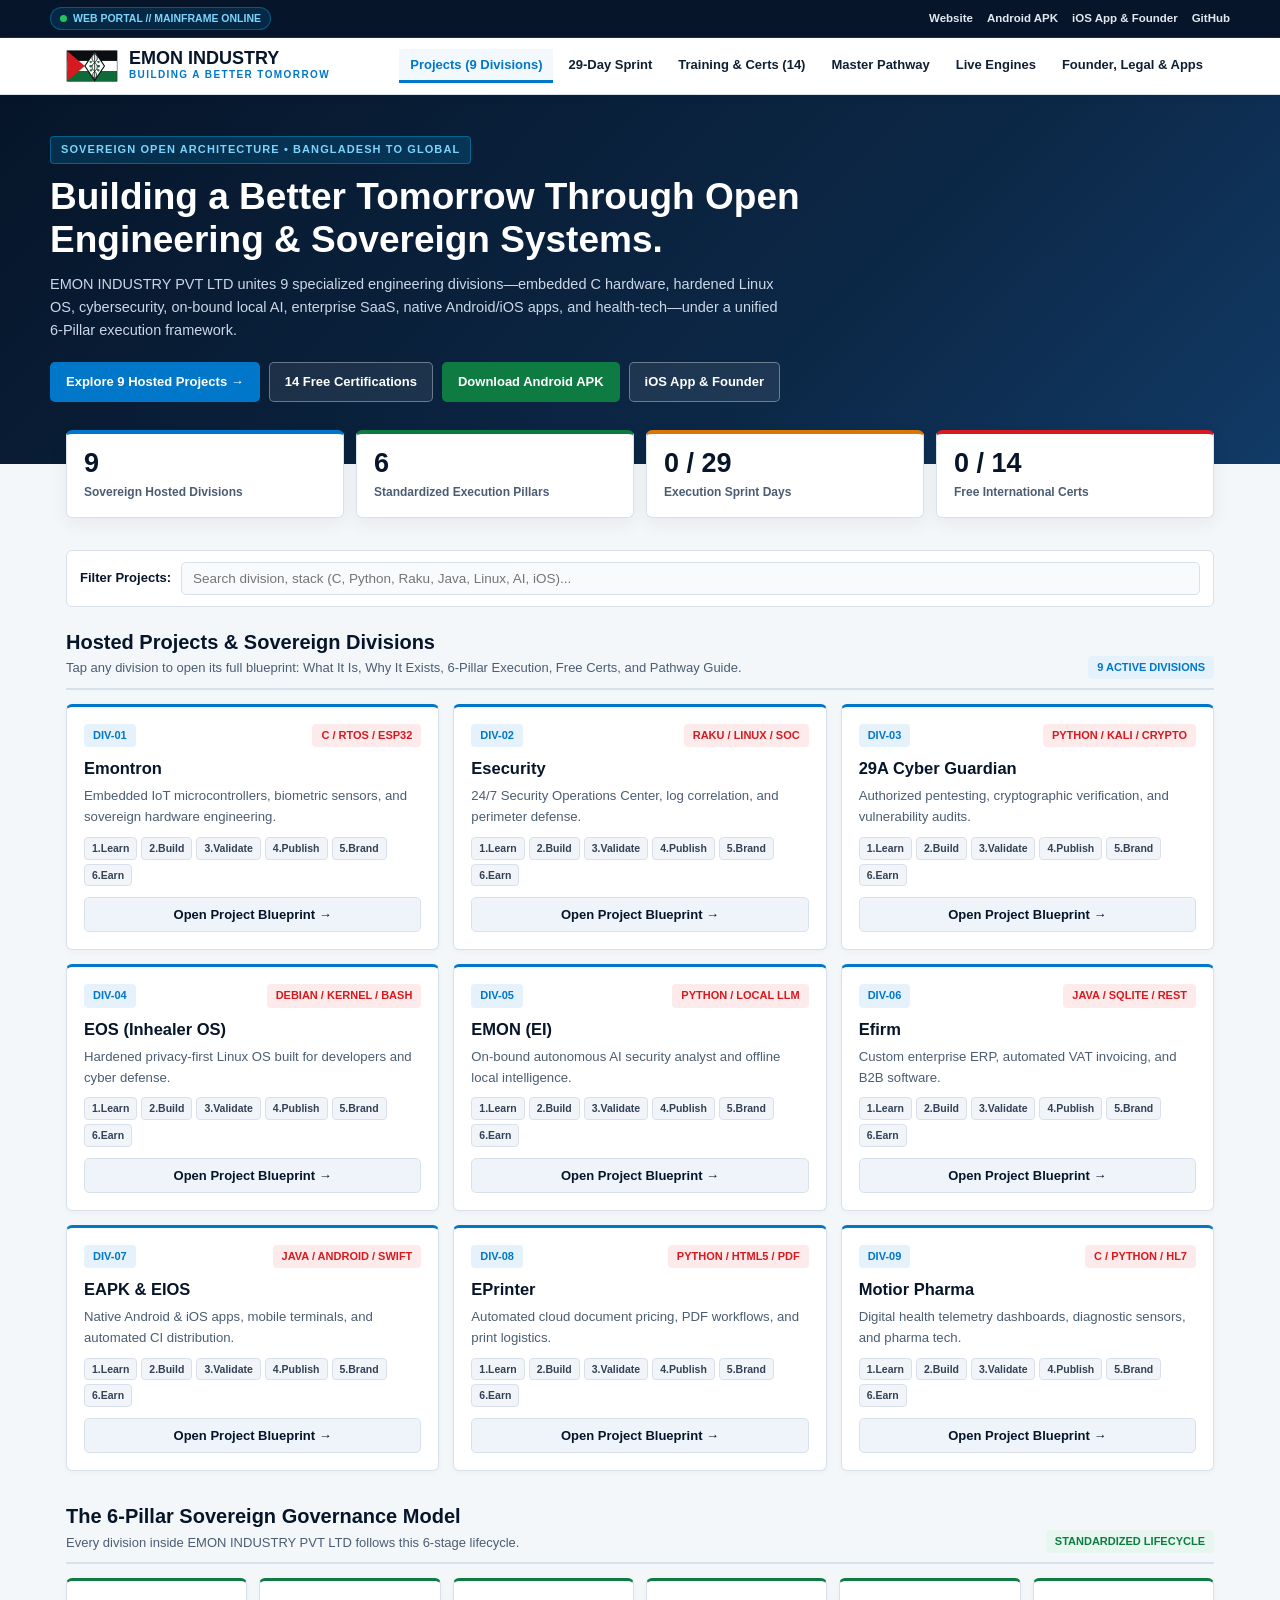
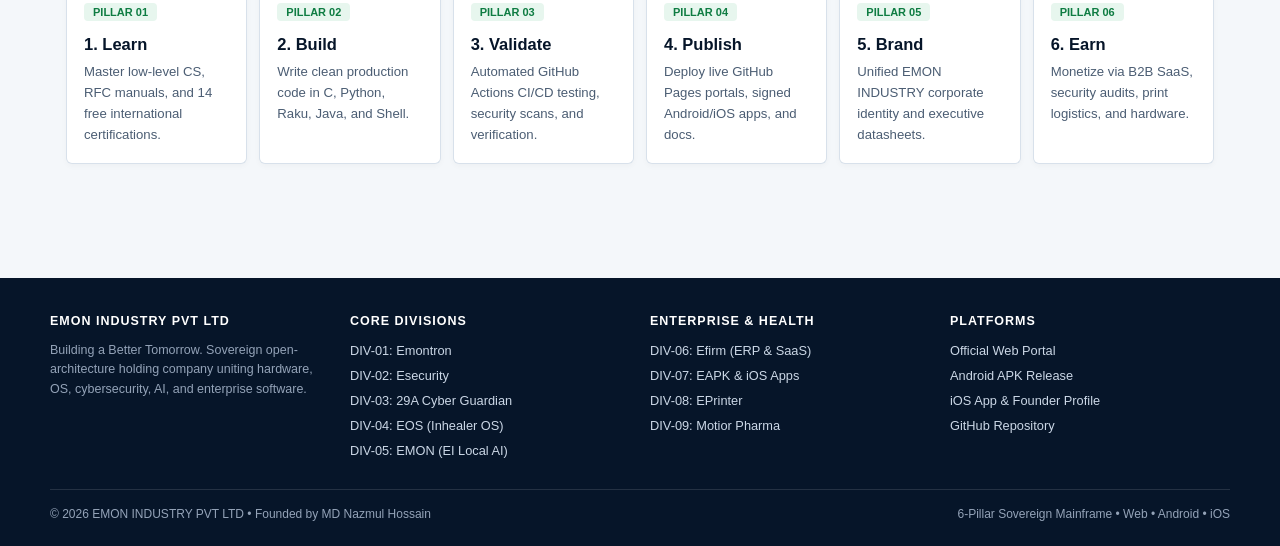
==== commit c409e9b7: "Merge Linux Foundation layout across Website, Android APK & iOS App with founder profile" ====
--- a/docs/index.html
+++ b/docs/index.html
@@ -10,479 +10,243 @@
 <link rel="manifest" href="manifest.json">
 <title>EMON INDUSTRY PVT LTD | Open Sovereign Infrastructure &amp; Enterprise Systems</title>
 <style>
-:root{
-  --lf-navy:#061529;
-  --lf-navy-mid:#0c2847;
-  --lf-blue:#0077c8;
-  --lf-blue-dark:#005a9e;
-  --lf-cyan:#00a3e0;
-  --lf-green:#0e7c42;
-  --lf-red:#d61a1f;
-  --bg:#f4f7fa;
-  --surface:#ffffff;
-  --border:#d8e1eb;
-  --text:#102033;
-  --muted:#4b5d73;
-}
-*{box-sizing:border-box;margin:0;padding:0}
-body{background:var(--bg);color:var(--text);font-family:-apple-system,BlinkMacSystemFont,"Segoe UI",Roboto,"Helvetica Neue",Arial,sans-serif;line-height:1.6}
-a{color:var(--lf-blue);text-decoration:none}
-
-/* LF Top Utility Bar */
-.util-bar{background:var(--lf-navy);color:#cbd7e6;font-size:11.5px;padding:7px 16px;border-bottom:1px solid rgba(255,255,255,.1)}
-.util-in{max-width:1180px;margin:auto;display:flex;justify-content:space-between;align-items:center;flex-wrap:wrap;gap:8px}
-.status-pill{display:inline-flex;align-items:center;gap:6px;background:rgba(0,163,224,.15);border:1px solid rgba(0,163,224,.4);color:#7dd3fc;padding:2px 9px;border-radius:999px;font-weight:700;font-size:10.5px}
-.dot{width:7px;height:7px;border-radius:50%;background:#22c55e;display:inline-block}
-.util-links{display:flex;gap:14px;flex-wrap:wrap;align-items:center}
-.util-links a{color:#e2e8f0;font-weight:600}
-.util-links a:hover{color:#7dd3fc}
-
-/* LF Main Header */
-header{background:var(--surface);border-bottom:1px solid var(--border);position:sticky;top:0;z-index:300;box-shadow:0 2px 10px rgba(6,21,41,.05)}
-.nav-in{max-width:1180px;margin:auto;padding:11px 16px;display:flex;justify-content:space-between;align-items:center;flex-wrap:wrap;gap:12px}
+:root{--navy:#061529;--navy2:#0c2847;--blue:#0077c8;--blue2:#005a9e;--green:#0e7c42;--red:#d61a1f;--bg:#f4f7fa;--card:#fff;--bd:#d8e1eb;--txt:#102033;--mut:#4b5d73}
+*{box-sizing:border-box;margin:0;padding:0}body{background:var(--bg);color:var(--txt);font-family:-apple-system,BlinkMacSystemFont,"Segoe UI",Roboto,Arial,sans-serif;line-height:1.58}
+a{color:var(--blue);text-decoration:none}
+.util{background:var(--navy);color:#cbd7e6;font-size:11.5px;padding:7px 16px;border-bottom:1px solid rgba(255,255,255,.1)}
+.util-in,.nav-in,.hero-in,.wrap,.foot-in,.foot-bot{max-width:1180px;margin:auto}
+.util-in{display:flex;justify-content:space-between;align-items:center;flex-wrap:wrap;gap:8px}
+.spill{display:inline-flex;align-items:center;gap:6px;background:rgba(0,163,224,.15);border:1px solid rgba(0,163,224,.4);color:#7dd3fc;padding:2px 9px;border-radius:999px;font-weight:700;font-size:10.5px}
+.dot{width:7px;height:7px;border-radius:50%;background:#22c55e}
+.ulinks{display:flex;gap:14px;flex-wrap:wrap}.ulinks a{color:#e2e8f0;font-weight:600}
+header{background:var(--card);border-bottom:1px solid var(--bd);position:sticky;top:0;z-index:300;box-shadow:0 2px 10px rgba(6,21,41,.05)}
+.nav-in{padding:11px 16px;display:flex;justify-content:space-between;align-items:center;flex-wrap:wrap;gap:10px}
 .brand{display:flex;align-items:center;gap:11px;cursor:pointer}
-.brand-txt .b1{font-size:18px;font-weight:900;letter-spacing:.4px;color:var(--lf-navy);line-height:1.05}
-.brand-txt .b2{font-size:10px;font-weight:700;letter-spacing:1.4px;color:var(--lf-blue);text-transform:uppercase}
-.nav-menu{display:flex;gap:4px;overflow-x:auto;white-space:nowrap;padding:2px 0}
-.nbtn{background:transparent;border:none;border-bottom:3px solid transparent;color:var(--text);font-size:13px;font-weight:700;padding:8px 11px;cursor:pointer;transition:all .15s}
-.nbtn:hover{color:var(--lf-blue)}
-.nbtn.active{color:var(--lf-blue);border-bottom-color:var(--lf-blue);background:rgba(0,119,200,.05)}
-
-/* LF Hero Section */
-.hero{background:linear-gradient(135deg,var(--lf-navy) 0%,var(--lf-navy-mid) 65%,#113a66 100%);color:#fff;padding:42px 16px 64px;position:relative;overflow:hidden}
-.hero::after{content:"";position:absolute;inset:0;background-image:radial-gradient(rgba(255,255,255,.08) 1px,transparent 1px);background-size:22px 22px;pointer-events:none}
-.hero-in{max-width:1180px;margin:auto;position:relative;z-index:2}
-.eyebrow{display:inline-block;background:rgba(0,163,224,.18);border:1px solid rgba(0,163,224,.45);color:#7dd3fc;font-size:11px;font-weight:800;letter-spacing:1.2px;padding:4px 10px;border-radius:4px;margin-bottom:12px;text-transform:uppercase}
-.hero h1{font-size:clamp(24px,4vw,38px);font-weight:800;line-height:1.18;max-width:820px;margin-bottom:12px}
-.hero p{font-size:15px;color:#cbd7e6;max-width:740px;margin-bottom:22px}
-.hero-ctas{display:flex;gap:10px;flex-wrap:wrap}
-
-/* Buttons */
-.btn{display:inline-flex;align-items:center;justify-content:center;gap:6px;padding:10px 16px;border-radius:5px;font-size:13px;font-weight:700;border:1px solid transparent;cursor:pointer;transition:all .15s}
-.btn-primary{background:var(--lf-blue);color:#fff}
-.btn-primary:hover{background:var(--lf-blue-dark)}
-.btn-outline-light{background:rgba(255,255,255,.08);color:#fff;border-color:rgba(255,255,255,.35)}
-.btn-outline-light:hover{background:rgba(255,255,255,.16)}
-.btn-green{background:var(--lf-green);color:#fff}
-.btn-soft{background:#eef4fa;color:var(--lf-navy);border-color:var(--border)}
-.btn-soft:hover{border-color:var(--lf-blue);color:var(--lf-blue)}
-
-/* LF Overlapping Metrics Strip */
-.metrics-wrap{max-width:1180px;margin:-36px auto 24px;padding:0 16px;position:relative;z-index:10}
-.metrics{display:grid;grid-template-columns:repeat(auto-fit,minmax(200px,1fr));gap:12px}
-.mcard{background:var(--surface);border:1px solid var(--border);border-top:4px solid var(--lf-blue);border-radius:6px;padding:16px 18px;box-shadow:0 6px 18px rgba(6,21,41,.06)}
-.mcard .mnum{font-size:28px;font-weight:900;color:var(--lf-navy);line-height:1.1}
-.mcard .mlbl{font-size:12.5px;font-weight:700;color:var(--muted);margin-top:4px}
-
-/* Container & Sections */
-.wrap{max-width:1180px;margin:0 auto;padding:12px 16px 64px}
-.sec{display:none}.sec.active{display:block;animation:fadeIn .18s ease}
-@keyframes fadeIn{from{opacity:0;transform:translateY(4px)}to{opacity:1;transform:translateY(0)}}
-.sec-head{display:flex;justify-content:space-between;align-items:flex-end;flex-wrap:wrap;gap:10px;margin:22px 0 14px;padding-bottom:10px;border-bottom:2px solid var(--border)}
-.sec-head h2{font-size:21px;font-weight:800;color:var(--lf-navy)}
-.sec-head p{font-size:13.5px;color:var(--muted)}
-.tag{font-size:11px;font-weight:800;padding:3px 9px;border-radius:4px;background:#e6f2fb;color:var(--lf-blue);text-transform:uppercase;letter-spacing:.5px}
-.tag-red{background:#fdebec;color:var(--lf-red)}
-.tag-green{background:#e7f6ee;color:var(--lf-green)}
-
-/* Search & Filter Bar */
-.search-bar{background:var(--surface);border:1px solid var(--border);border-radius:6px;padding:12px 14px;margin-bottom:18px;display:flex;gap:10px;flex-wrap:wrap;align-items:center}
-.search-bar input{flex:1;min-width:220px;margin:0;padding:9px 12px;border:1px solid var(--border);border-radius:5px;background:#f8fafc;color:var(--text);font-size:13.5px}
-
-/* Grids & LF Cards */
-.grid{display:grid;grid-template-columns:repeat(auto-fit,minmax(300px,1fr));gap:14px}
-.pgrid{display:grid;grid-template-columns:repeat(auto-fit,minmax(175px,1fr));gap:12px;margin-bottom:22px}
-.card{background:var(--surface);border:1px solid var(--border);border-radius:6px;padding:18px;box-shadow:0 2px 6px rgba(6,21,41,.03)}
-.div-card{border-top:3px solid var(--lf-blue);cursor:pointer;display:flex;flex-direction:column;justify-content:space-between;transition:transform .15s,box-shadow .15s}
-.div-card:hover{transform:translateY(-2px);box-shadow:0 10px 22px rgba(6,21,41,.09);border-color:var(--lf-blue)}
+.b1{font-size:18px;font-weight:900;color:var(--navy);line-height:1.05}.b2{font-size:10px;font-weight:700;letter-spacing:1.4px;color:var(--blue);text-transform:uppercase}
+.nav{display:flex;gap:4px;overflow-x:auto;white-space:nowrap}
+.nbtn{background:none;border:none;border-bottom:3px solid transparent;color:var(--txt);font-size:13px;font-weight:700;padding:8px 11px;cursor:pointer}
+.nbtn.active{color:var(--blue);border-bottom-color:var(--blue);background:rgba(0,119,200,.05)}
+.hero{background:linear-gradient(135deg,var(--navy),var(--navy2) 65%,#113a66);color:#fff;padding:40px 16px 62px}
+.eye{display:inline-block;background:rgba(0,163,224,.18);border:1px solid rgba(0,163,224,.45);color:#7dd3fc;font-size:11px;font-weight:800;letter-spacing:1.1px;padding:4px 10px;border-radius:4px;margin-bottom:11px;text-transform:uppercase}
+.hero h1{font-size:clamp(24px,4vw,37px);font-weight:800;line-height:1.18;max-width:820px;margin-bottom:11px}
+.hero p{font-size:14.5px;color:#cbd7e6;max-width:740px;margin-bottom:20px}
+.ctas{display:flex;gap:9px;flex-wrap:wrap}
+.btn{display:inline-flex;align-items:center;justify-content:center;padding:9px 15px;border-radius:5px;font-size:13px;font-weight:700;border:1px solid transparent;cursor:pointer}
+.bp{background:var(--blue);color:#fff}.bp:hover{background:var(--blue2)}
+.bo{background:rgba(255,255,255,.08);color:#fff;border-color:rgba(255,255,255,.35)}
+.bg{background:var(--green);color:#fff}.bs{background:#eef4fa;color:var(--navy);border-color:var(--bd)}
+.mwrap{max-width:1180px;margin:-34px auto 22px;padding:0 16px;position:relative;z-index:10}
+.metrics{display:grid;grid-template-columns:repeat(auto-fit,minmax(195px,1fr));gap:12px}
+.mc{background:var(--card);border:1px solid var(--bd);border-top:4px solid var(--blue);border-radius:6px;padding:15px 17px;box-shadow:0 6px 18px rgba(6,21,41,.06)}
+.mnum{font-size:27px;font-weight:900;color:var(--navy);line-height:1.1}.mlbl{font-size:12px;font-weight:700;color:var(--mut);margin-top:4px}
+.wrap{padding:10px 16px 64px}.sec{display:none}.sec.active{display:block}
+.sh{display:flex;justify-content:space-between;align-items:flex-end;flex-wrap:wrap;gap:10px;margin:20px 0 14px;padding-bottom:9px;border-bottom:2px solid var(--bd)}
+.sh h2{font-size:20px;font-weight:800;color:var(--navy)}.sh p{font-size:13px;color:var(--mut)}
+.tag{font-size:11px;font-weight:800;padding:3px 9px;border-radius:4px;background:#e6f2fb;color:var(--blue);text-transform:uppercase}
+.tr{background:#fdebec;color:var(--red)}.tg{background:#e7f6ee;color:var(--green)}
+.sbar{background:var(--card);border:1px solid var(--bd);border-radius:6px;padding:11px 13px;margin-bottom:16px;display:flex;gap:10px;flex-wrap:wrap;align-items:center}
+.sbar input{flex:1;min-width:210px;margin:0;padding:8px 11px;border:1px solid var(--bd);border-radius:5px;background:#f8fafc;font-size:13.5px}
+.grid{display:grid;grid-template-columns:repeat(auto-fit,minmax(295px,1fr));gap:14px}
+.pgrid{display:grid;grid-template-columns:repeat(auto-fit,minmax(175px,1fr));gap:12px;margin-bottom:20px}
+.card{background:var(--card);border:1px solid var(--bd);border-radius:6px;padding:17px;box-shadow:0 2px 6px rgba(6,21,41,.03)}
+.dcard{border-top:3px solid var(--blue);cursor:pointer;display:flex;flex-direction:column;justify-content:space-between}
+.dcard:hover{border-color:var(--blue);box-shadow:0 8px 20px rgba(6,21,41,.09)}
 .ctop{display:flex;justify-content:space-between;align-items:center;margin-bottom:8px}
-.card h3{font-size:17px;font-weight:800;color:var(--lf-navy);margin-bottom:6px}
-.card p,.card li{font-size:13.5px;color:var(--muted)}
-.mini{display:flex;flex-wrap:wrap;gap:4px;margin-top:10px}
-.mini span{font-size:10.5px;font-weight:600;padding:2px 7px;border-radius:4px;background:#f1f5f9;border:1px solid var(--border);color:#334155}
-
-/* Deep-Dive Division Blueprint */
+.card h3{font-size:16.5px;font-weight:800;color:var(--navy);margin-bottom:5px}.card p,.card li{font-size:13.2px;color:var(--mut)}
+.mini{display:flex;flex-wrap:wrap;gap:4px;margin-top:9px}.mini span{font-size:10.5px;font-weight:600;padding:2px 7px;border-radius:4px;background:#f1f5f9;border:1px solid var(--bd);color:#334155}
 .chips{display:flex;gap:6px;overflow-x:auto;padding-bottom:8px;margin-bottom:14px}
-.chip{background:var(--surface);color:var(--muted);border:1px solid var(--border);padding:6px 12px;border-radius:999px;font-size:12px;font-weight:700;cursor:pointer;white-space:nowrap}
-.chip.active{background:var(--lf-navy);color:#fff;border-color:var(--lf-navy)}
-.bp-box{background:var(--surface);border:1px solid var(--border);border-left:4px solid var(--lf-blue);border-radius:6px;padding:18px;margin-bottom:14px}
-.bp-box.why{border-left-color:#d97706}.bp-box.how{border-left-color:var(--lf-green)}.bp-box.guide{border-left-color:var(--lf-red)}
-.bp-box h3{font-size:15px;font-weight:800;color:var(--lf-navy);text-transform:uppercase;letter-spacing:.5px;margin-bottom:9px}
-.step-row{background:#f8fafc;border:1px solid var(--border);border-radius:5px;padding:10px 12px;margin-bottom:8px;font-size:13.5px;color:var(--text)}
-.step-row strong{color:var(--lf-blue)}
-
-/* Sprint Tracker */
-.pbar-bg{height:12px;background:#e2e8f0;border-radius:999px;overflow:hidden;margin-top:10px}
-.pbar{height:100%;width:0%;background:linear-gradient(90deg,var(--lf-blue),var(--lf-green));transition:width .25s}
-.frow{display:flex;gap:6px;flex-wrap:wrap;margin:14px 0}
-.fbtn{background:var(--surface);color:var(--muted);border:1px solid var(--border);padding:6px 12px;border-radius:5px;font-size:12.5px;font-weight:700;cursor:pointer}
-.fbtn.active{background:var(--lf-blue);color:#fff;border-color:var(--lf-blue)}
-.day{display:flex;align-items:flex-start;gap:11px;background:var(--surface);border:1px solid var(--border);border-radius:6px;padding:12px 14px;margin-bottom:8px;cursor:pointer}
-.day.done{border-color:var(--lf-green);background:#f2fbf6}
-.day input{width:18px;height:18px;margin-top:2px;accent-color:var(--lf-green)}
-
-/* Founder Spotlight Card (Preserved Developer Info) */
-.founder-card{background:var(--surface);border:1px solid var(--border);border-top:4px solid var(--lf-navy);border-radius:8px;padding:22px;display:grid;grid-template-columns:repeat(auto-fit,minmax(260px,1fr));gap:22px;align-items:center}
-.founder-photo{width:100%;max-width:300px;border-radius:8px;border:2px solid var(--lf-navy);display:block;margin:auto;object-fit:cover;background:#0b0e11}
-.founder-quote{border-left:4px solid var(--lf-green);background:#f4fbf7;padding:11px 14px;margin:12px 0;font-family:monospace;font-size:13.5px;color:var(--lf-navy);font-weight:700}
-
-/* Form Inputs & Engine Output */
-input,select,textarea{width:100%;background:#f8fafc;border:1px solid var(--border);color:var(--text);padding:9px 11px;border-radius:5px;margin-top:8px;font-size:13.5px}
-.out{margin-top:10px;background:var(--lf-navy);color:#7dd3fc;border-radius:5px;padding:10px 12px;font-size:12px;white-space:pre-wrap;font-family:monospace}
-
-/* LF Multi-Column Footer */
-footer{background:var(--lf-navy);color:#cbd7e6;padding:36px 16px 24px;margin-top:32px}
-.foot-in{max-width:1180px;margin:auto;display:grid;grid-template-columns:repeat(auto-fit,minmax(220px,1fr));gap:22px;padding-bottom:24px;border-bottom:1px solid rgba(255,255,255,.12)}
-.foot-in h4{color:#fff;font-size:13px;text-transform:uppercase;letter-spacing:1px;margin-bottom:10px}
-.foot-in li{list-style:none;font-size:13px;margin-bottom:6px}
-.foot-in a{color:#cbd7e6}.foot-in a:hover{color:#fff}
-.foot-bot{max-width:1180px;margin:16px auto 0;font-size:12px;color:#94a3b8;display:flex;justify-content:space-between;flex-wrap:wrap;gap:8px}
+.chip{background:var(--card);color:var(--mut);border:1px solid var(--bd);padding:6px 12px;border-radius:999px;font-size:12px;font-weight:700;cursor:pointer;white-space:nowrap}
+.chip.active{background:var(--navy);color:#fff;border-color:var(--navy)}
+.bpbox{background:var(--card);border:1px solid var(--bd);border-left:4px solid var(--blue);border-radius:6px;padding:17px;margin-bottom:13px}
+.bpbox.why{border-left-color:#d97706}.bpbox.how{border-left-color:var(--green)}.bpbox.guide{border-left-color:var(--red)}
+.bpbox h3{font-size:14.5px;font-weight:800;color:var(--navy);text-transform:uppercase;margin-bottom:8px}
+.srow{background:#f8fafc;border:1px solid var(--bd);border-radius:5px;padding:9px 12px;margin-bottom:7px;font-size:13.2px;color:var(--txt)}
+.srow strong{color:var(--blue)}
+.pbg{height:12px;background:#e2e8f0;border-radius:999px;overflow:hidden;margin-top:9px}
+.pfill{height:100%;width:0%;background:linear-gradient(90deg,var(--blue),var(--green));transition:width .25s}
+.frow{display:flex;gap:6px;flex-wrap:wrap;margin:13px 0}
+.fbtn{background:var(--card);color:var(--mut);border:1px solid var(--bd);padding:6px 12px;border-radius:5px;font-size:12px;font-weight:700;cursor:pointer}
+.fbtn.active{background:var(--blue);color:#fff;border-color:var(--blue)}
+.day{display:flex;align-items:flex-start;gap:10px;background:var(--card);border:1px solid var(--bd);border-radius:6px;padding:11px 13px;margin-bottom:8px;cursor:pointer}
+.day.done{border-color:var(--green);background:#f2fbf6}.day input{width:17px;height:17px;margin-top:2px;accent-color:var(--green)}
+.fcard{background:var(--card);border:1px solid var(--bd);border-top:4px solid var(--navy);border-radius:8px;padding:20px;display:grid;grid-template-columns:repeat(auto-fit,minmax(250px,1fr));gap:20px;align-items:center}
+.fphoto{width:100%;max-width:290px;border-radius:8px;border:2px solid var(--navy);display:block;margin:auto;object-fit:cover;background:#0b0e11}
+.fquote{border-left:4px solid var(--green);background:#f4fbf7;padding:10px 13px;margin:11px 0;font-family:monospace;font-size:13px;color:var(--navy);font-weight:700}
+input,select,textarea{width:100%;background:#f8fafc;border:1px solid var(--bd);color:var(--txt);padding:9px 11px;border-radius:5px;margin-top:8px;font-size:13.2px}
+.out{margin-top:9px;background:var(--navy);color:#7dd3fc;border-radius:5px;padding:10px 12px;font-size:12px;white-space:pre-wrap;font-family:monospace}
+footer{background:var(--navy);color:#cbd7e6;padding:34px 16px 22px;margin-top:30px}
+.foot-in{display:grid;grid-template-columns:repeat(auto-fit,minmax(210px,1fr));gap:20px;padding-bottom:22px;border-bottom:1px solid rgba(255,255,255,.12)}
+.foot-in h4{color:#fff;font-size:12.5px;text-transform:uppercase;letter-spacing:1px;margin-bottom:9px}
+.foot-in li{list-style:none;font-size:12.8px;margin-bottom:5px}.foot-in a{color:#cbd7e6}
+.foot-bot{margin-top:15px;font-size:12px;color:#94a3b8;display:flex;justify-content:space-between;flex-wrap:wrap;gap:8px}
 </style>
 </head>
 <body>
-
-<!-- TOP UTILITY BAR -->
-<div class="util-bar">
-  <div class="util-in">
-    <div><span class="status-pill"><span class="dot"></span><span id="runtimeBadge">WEB PORTAL // MAINFRAME ONLINE</span></span></div>
-    <div class="util-links">
-      <a href="https://mnhemon357-cyber.github.io/emon-industry/" target="_blank">Live Website</a>
-      <a href="https://github.com/mnhemon357-cyber/emon-industry/releases/latest" target="_blank">Android APK</a>
-      <a href="#sec-apps" onclick="navTo('sec-apps')">iOS App &amp; PWA</a>
-      <a href="https://github.com/mnhemon357-cyber/emon-industry" target="_blank">GitHub Source</a>
-    </div>
+<div class="util"><div class="util-in">
+  <div><span class="spill"><span class="dot"></span><span id="rtBadge">WEB PORTAL // MAINFRAME ONLINE</span></span></div>
+  <div class="ulinks">
+    <a href="https://mnhemon357-cyber.github.io/emon-industry/" target="_blank">Website</a>
+    <a href="https://github.com/mnhemon357-cyber/emon-industry/releases/latest" target="_blank">Android APK</a>
+    <a href="#apps" onclick="navTo('sec-apps')">iOS App &amp; Founder</a>
+    <a href="https://github.com/mnhemon357-cyber/emon-industry" target="_blank">GitHub</a>
   </div>
-</div>
-
-<!-- MAIN HEADER -->
-<header>
-  <div class="nav-in">
-    <div class="brand" onclick="closeBlueprint();navTo('sec-projects')">
-      <svg width="54" height="33" viewBox="0 0 116 72" xmlns="http://www.w3.org/2000/svg">
-        <rect x="1" y="1" width="114" height="70" fill="#0B0E11"/>
-        <rect x="2" y="2" width="112" height="22.6" fill="#0B0E11"/><rect x="2" y="24.6" width="112" height="22.8" fill="#FFF"/><rect x="2" y="47.4" width="112" height="22.6" fill="#0E6B38"/>
-        <polygon points="2,2 42,36 2,70" fill="#D61A1F"/><polygon points="64,3 86,36 64,69 42,36" fill="#FFF" stroke="#0B0E11" stroke-width="2.5"/>
-        <line x1="64" y1="5" x2="64" y2="67" stroke="#0B0E11" stroke-width="1.8"/>
-        <path d="M64,8 C72,14 72,22 64,28 C56,34 56,42 64,48 C70,53 70,60 64,65" fill="none" stroke="#0B0E11" stroke-width="1.8"/>
-        <path d="M64,8 C56,14 56,22 64,28 C72,34 72,42 64,48 C58,53 58,60 64,65" fill="none" stroke="#0B0E11" stroke-width="1.8"/>
-        <path d="M60,26 C53,23 50,26 55,30 Z M60,35 C52,32 49,36 55,40 Z M60,44 C53,42 50,46 56,49 Z M68,26 C75,23 78,26 73,30 Z M68,35 C76,32 79,36 73,40 Z M68,44 C75,42 78,46 72,49 Z" fill="#0E6B38"/>
-      </svg>
-      <div class="brand-txt">
-        <div class="b1">EMON INDUSTRY</div>
-        <div class="b2">Building a Better Tomorrow</div>
+</div></div>
+
+<header><div class="nav-in">
+  <div class="brand" onclick="closeBp();navTo('sec-projects')">
+    <svg width="52" height="32" viewBox="0 0 116 72" xmlns="http://www.w3.org/2000/svg">
+      <rect x="1" y="1" width="114" height="70" fill="#0B0E11"/>
+      <rect x="2" y="2" width="112" height="22.6" fill="#0B0E11"/><rect x="2" y="24.6" width="112" height="22.8" fill="#FFF"/><rect x="2" y="47.4" width="112" height="22.6" fill="#0E6B38"/>
+      <polygon points="2,2 42,36 2,70" fill="#D61A1F"/><polygon points="64,3 86,36 64,69 42,36" fill="#FFF" stroke="#0B0E11" stroke-width="2.5"/>
+      <line x1="64" y1="5" x2="64" y2="67" stroke="#0B0E11" stroke-width="1.8"/>
+      <path d="M64,8 C72,14 72,22 64,28 C56,34 56,42 64,48 C70,53 70,60 64,65" fill="none" stroke="#0B0E11" stroke-width="1.8"/>
+      <path d="M64,8 C56,14 56,22 64,28 C72,34 72,42 64,48 C58,53 58,60 64,65" fill="none" stroke="#0B0E11" stroke-width="1.8"/>
+      <path d="M60,26 C53,23 50,26 55,30 Z M60,35 C52,32 49,36 55,40 Z M60,44 C53,42 50,46 56,49 Z M68,26 C75,23 78,26 73,30 Z M68,35 C76,32 79,36 73,40 Z M68,44 C75,42 78,46 72,49 Z" fill="#0E6B38"/>
+    </svg>
+    <div><div class="b1">EMON INDUSTRY</div><div class="b2">Building a Better Tomorrow</div></div>
+  </div>
+  <nav class="nav" id="topNav">
+    <button class="nbtn active" data-sec="sec-projects" onclick="closeBp();navTo('sec-projects')">Projects (9 Divisions)</button>
+    <button class="nbtn" data-sec="sec-sprint" onclick="navTo('sec-sprint')">29-Day Sprint</button>
+    <button class="nbtn" data-sec="sec-certs" onclick="navTo('sec-certs')">Training &amp; Certs (14)</button>
+    <button class="nbtn" data-sec="sec-pathway" onclick="navTo('sec-pathway')">Master Pathway</button>
+    <button class="nbtn" data-sec="sec-engines" onclick="navTo('sec-engines')">Live Engines</button>
+    <button class="nbtn" data-sec="sec-apps" onclick="navTo('sec-apps')">Founder, Legal &amp; Apps</button>
+  </nav>
+</div></header>
+
+<section class="hero"><div class="hero-in">
+  <div class="eye">Sovereign Open Architecture &bull; Bangladesh to Global</div>
+  <h1>Building a Better Tomorrow Through Open Engineering &amp; Sovereign Systems.</h1>
+  <p>EMON INDUSTRY PVT LTD unites 9 specialized engineering divisions—embedded C hardware, hardened Linux OS, cybersecurity, on-bound local AI, enterprise SaaS, native Android/iOS apps, and health-tech—under a unified 6-Pillar execution framework.</p>
+  <div class="ctas">
+    <button class="btn bp" onclick="closeBp();navTo('sec-projects')">Explore 9 Hosted Projects &rarr;</button>
+    <button class="btn bo" onclick="navTo('sec-certs')">14 Free Certifications</button>
+    <a class="btn bg" href="https://github.com/mnhemon357-cyber/emon-industry/releases/latest" target="_blank">Download Android APK</a>
+    <button class="btn bo" onclick="navTo('sec-apps')">iOS App &amp; Founder</button>
+  </div>
+</div></section>
+
+<div class="mwrap"><div class="metrics">
+  <div class="mc"><div class="mnum">9</div><div class="mlbl">Sovereign Hosted Divisions</div></div>
+  <div class="mc" style="border-top-color:var(--green)"><div class="mnum">6</div><div class="mlbl">Standardized Execution Pillars</div></div>
+  <div class="mc" style="border-top-color:#d97706"><div class="mnum" id="mSp">0 / 29</div><div class="mlbl">Execution Sprint Days</div></div>
+  <div class="mc" style="border-top-color:var(--red)"><div class="mnum" id="mCe">0 / 14</div><div class="mlbl">Free International Certs</div></div>
+</div></div>
+
+<main class="wrap">
+  <section id="sec-projects" class="sec active">
+    <div id="pList">
+      <div class="sbar">
+        <strong style="font-size:13px;color:var(--navy)">Filter Projects:</strong>
+        <input type="text" id="pSearch" placeholder="Search division, stack (C, Python, Raku, Java, Linux, AI, iOS)..." oninput="renderDivs()">
       </div>
-    </div>
-    <nav class="nav-menu" id="topNav">
-      <button class="nbtn active" data-sec="sec-projects" onclick="closeBlueprint();navTo('sec-projects')">Projects (9 Divisions)</button>
-      <button class="nbtn" data-sec="sec-sprint" onclick="navTo('sec-sprint')">29-Day Sprint</button>
-      <button class="nbtn" data-sec="sec-certs" onclick="navTo('sec-certs')">Training &amp; Certs (14)</button>
-      <button class="nbtn" data-sec="sec-pathway" onclick="navTo('sec-pathway')">Master Pathway</button>
-      <button class="nbtn" data-sec="sec-engines" onclick="navTo('sec-engines')">Live Engines</button>
-      <button class="nbtn" data-sec="sec-apps" onclick="navTo('sec-apps')">Founder, Legal &amp; Apps</button>
-    </nav>
-  </div>
-</header>
-
-<!-- LF HERO BANNER -->
-<section class="hero">
-  <div class="hero-in">
-    <div class="eyebrow">Sovereign Open Architecture &bull; Bangladesh to Global</div>
-    <h1>Building a Better Tomorrow Through Open Engineering &amp; Sovereign Systems.</h1>
-    <p>EMON INDUSTRY PVT LTD unites 9 specialized engineering divisions—spanning embedded C hardware, hardened Linux OS, cybersecurity, on-bound local AI, enterprise SaaS, native Android/iOS apps, and health-tech—under a unified 6-Pillar execution framework.</p>
-    <div class="hero-ctas">
-      <button class="btn btn-primary" onclick="closeBlueprint();navTo('sec-projects')">Explore 9 Hosted Projects &rarr;</button>
-      <button class="btn btn-outline-light" onclick="navTo('sec-certs')">14 Free Global Certifications</button>
-      <a class="btn btn-green" href="https://github.com/mnhemon357-cyber/emon-industry/releases/latest" target="_blank">Download Android APK</a>
-      <button class="btn btn-outline-light" onclick="navTo('sec-apps')">iOS App &amp; Founder Profile</button>
-    </div>
-  </div>
-</section>
-
-<!-- LF IMPACT METRICS -->
-<div class="metrics-wrap">
-  <div class="metrics">
-    <div class="mcard"><div class="mnum">9</div><div class="mlbl">Sovereign Hosted Divisions</div></div>
-    <div class="mcard" style="border-top-color:var(--lf-green)"><div class="mnum">6</div><div class="mlbl">Standardized Execution Pillars</div></div>
-    <div class="mcard" style="border-top-color:#d97706"><div class="mnum" id="mSprint">0 / 29</div><div class="mlbl">Execution Sprint Days Completed</div></div>
-    <div class="mcard" style="border-top-color:var(--lf-red)"><div class="mnum" id="mCerts">0 / 14</div><div class="mlbl">Free International Certifications</div></div>
-  </div>
-</div>
-
-<main class="wrap">
-  <!-- SECTION 1: PROJECTS (9 DIVISIONS) + GOVERNANCE (6 PILLARS) + FULL BLUEPRINT VIEW -->
-  <section id="sec-projects" class="sec active">
-    <div id="projectsListView">
-      <div class="search-bar">
-        <strong style="font-size:13px;color:var(--lf-navy)">Filter Projects:</strong>
-        <input type="text" id="projSearch" placeholder="Search by division name, stack (C, Python, Raku, Java, Linux, AI)..." oninput="renderDivs()">
-      </div>
-
-      <div class="sec-head">
-        <div><h2>Hosted Projects &amp; Sovereign Divisions</h2><p>Select any division below to open its full engineering blueprint: What It Is, Why It Exists, 6-Pillar Execution, Free Certs, and Pathway Guide.</p></div>
-        <span class="tag">9 Active Divisions</span>
-      </div>
+      <div class="sh"><div><h2>Hosted Projects &amp; Sovereign Divisions</h2><p>Tap any division to open its full blueprint: What It Is, Why It Exists, 6-Pillar Execution, Free Certs, and Pathway Guide.</p></div><span class="tag">9 Active Divisions</span></div>
       <div class="grid" id="divsGrid"></div>
-
-      <div class="sec-head" style="margin-top:34px">
-        <div><h2>The 6-Pillar Sovereign Governance Model</h2><p>Every division inside EMON INDUSTRY PVT LTD advances through these 6 standardized stages.</p></div>
-        <span class="tag tag-green">Standardized Lifecycle</span>
-      </div>
+      <div class="sh" style="margin-top:30px"><div><h2>The 6-Pillar Sovereign Governance Model</h2><p>Every division inside EMON INDUSTRY PVT LTD follows this 6-stage lifecycle.</p></div><span class="tag tg">Standardized Lifecycle</span></div>
       <div class="pgrid" id="pillarsGrid"></div>
     </div>
 
-    <!-- DEDICATED DIVISION DEEP-DIVE BLUEPRINT -->
-    <div id="blueprintView" style="display:none">
-      <div style="display:flex;justify-content:space-between;align-items:center;flex-wrap:wrap;gap:10px;margin-bottom:14px">
-        <button class="btn btn-primary" onclick="closeBlueprint()">&larr; Back to All 9 Divisions</button>
+    <div id="bpView" style="display:none">
+      <div style="display:flex;justify-content:space-between;align-items:center;flex-wrap:wrap;gap:10px;margin-bottom:12px">
+        <button class="btn bp" onclick="closeBp()">&larr; Back to All 9 Divisions</button>
         <span class="tag" id="bpCode">DIV-01</span>
       </div>
       <div class="chips" id="bpChips"></div>
-      <div class="card" style="border-top:4px solid var(--lf-navy);margin-bottom:16px">
-        <h2 id="bpTitle" style="font-size:22px;color:var(--lf-navy);margin-bottom:4px">Division Blueprint</h2>
-        <p id="bpSub" style="font-weight:600;color:var(--lf-blue)"></p>
+      <div class="card" style="border-top:4px solid var(--navy);margin-bottom:14px">
+        <h2 id="bpTitle" style="font-size:21px;color:var(--navy);margin-bottom:4px">Division Blueprint</h2>
+        <p id="bpSub" style="font-weight:700;color:var(--blue)"></p>
       </div>
-
-      <div class="bp-box">
-        <h3>1. What Is It? (Technical Architecture &amp; Scope)</h3>
-        <p id="bpWhat" style="color:var(--text)"></p>
+      <div class="bpbox"><h3>1. What Is It? (Technical Architecture &amp; Scope)</h3><p id="bpWhat" style="color:var(--txt)"></p></div>
+      <div class="bpbox why"><h3>2. Why Is It Needed? (Strategic Problem &amp; Revenue Model)</h3><p id="bpWhy" style="color:var(--txt)"></p></div>
+      <div class="bpbox how"><h3>3. How to Complete It (Step-by-Step Across All 6 Pillars)</h3><div id="bpHow"></div></div>
+      <div class="bpbox"><h3>4. Free Provided Certifications for This Division</h3><div class="grid" id="bpCerts" style="margin-top:10px"></div></div>
+      <div class="bpbox guide"><h3>5. Separate Full Pathway Guide (Zero-to-Enterprise Roadmap)</h3><div id="bpGuide"></div></div>
+    </div>
+  </section>
+
+  <section id="sec-sprint" class="sec">
+    <div class="sh"><div><h2>29-Day Sovereign Execution Sprint</h2><p>Auto-saved offline across Web, Android APK &amp; iOS.</p></div><button class="btn bs" onclick="resetSp()">Reset</button></div>
+    <div class="card" style="margin-bottom:13px"><strong id="spTxt" style="color:var(--navy)">Progress: 0 / 29 Days (0%)</strong><div class="pbg"><div class="pfill" id="spBar"></div></div></div>
+    <div class="frow">
+      <button class="fbtn active" onclick="filtSp('all',this)">All 29 Days</button>
+      <button class="fbtn" onclick="filtSp('w1',this)">Week 1 (1–7)</button>
+      <button class="fbtn" onclick="filtSp('w2',this)">Week 2 (8–14)</button>
+      <button class="fbtn" onclick="filtSp('w3',this)">Week 3 (15–21)</button>
+      <button class="fbtn" onclick="filtSp('w4',this)">Week 4 (22–29)</button>
+    </div>
+    <div id="spList"></div>
+  </section>
+
+  <section id="sec-certs" class="sec">
+    <div class="sh"><div><h2>Training &amp; 14 Free Global Certifications ("What After What")</h2><p>100% free international credentials ordered from zero experience to enterprise architecture.</p></div><span class="tag tg" id="ceBadge">Earned: 0 / 14</span></div>
+    <div class="grid" id="certsGrid"></div>
+  </section>
+
+  <section id="sec-pathway" class="sec">
+    <div class="sh"><div><h2>Master Zero-to-Global Pathway Guide</h2><p>Complete engineering progression from bare-metal C and Linux to global holding operations.</p></div><span class="tag">6 Stages</span></div>
+    <div id="pathList"></div>
+  </section>
+
+  <section id="sec-engines" class="sec">
+    <div class="sh"><div><h2>Live Division Engines (SQLite + Offline Mobile Mode)</h2><p>Instant BDT print quoting, 29A security audit, and Efirm client inquiry desk.</p></div><span class="tag">Interactive API</span></div>
+    <div class="grid">
+      <div class="card"><div class="ctop"><h3>EPrinter Cloud Quote</h3><span class="tag tr">DIV-08</span></div><p>Instant A4 print pricing in BDT.</p><input type="number" id="pg" value="50" min="1"><select id="pm"><option value="bw">Black &amp; White (2 BDT/page)</option><option value="color">Color Laser (5 BDT/page)</option></select><button class="btn bp" style="width:100%;margin-top:9px" onclick="qCalc()">Calculate Quote</button><div class="out" id="qOut">Ready...</div></div>
+      <div class="card"><div class="ctop"><h3>29A Node Security Audit</h3><span class="tag tr">DIV-03</span></div><p>Verify host sockets &amp; runtime posture.</p><input type="text" value="127.0.0.1 // LOCAL NODE" readonly><button class="btn bp" style="width:100%;margin-top:9px" onclick="audit()">Run 29A Scan</button><div class="out" id="aOut">Ready...</div></div>
+      <div class="card"><div class="ctop"><h3>Efirm Client Desk</h3><span class="tag tr">DIV-06</span></div><p>Dispatch project or enterprise inquiries.</p><input type="text" id="cn" placeholder="Name / Company"><input type="email" id="ce" placeholder="Email"><textarea id="cm" rows="2" placeholder="Project scope"></textarea><button class="btn bp" style="width:100%;margin-top:9px" onclick="inq()">Submit Inquiry</button><div class="out" id="iOut">SQLite &amp; Offline Relay Ready.</div></div>
+    </div>
+  </section>
+
+  <section id="sec-apps" class="sec">
+    <div class="sh"><div><h2>Founder &amp; Principal Architect</h2><p>Executive leadership of EMON INDUSTRY PVT LTD.</p></div><span class="tag">Leadership</span></div>
+    <div class="fcard" style="margin-bottom:24px">
+      <div><img class="fphoto" id="fImg" alt="MD Nazmul Hossain — Founder & Principal Architect"></div>
+      <div>
+        <span class="tag tr" style="margin-bottom:8px;display:inline-block">FOUNDER &amp; PRINCIPAL ARCHITECT</span>
+        <h2 style="font-size:25px;color:var(--navy);margin-bottom:8px">MD Nazmul Hossain</h2>
+        <p style="font-size:14px;color:var(--txt);margin-bottom:9px">Motivated and detail-oriented Computer Science &amp; Engineering undergraduate at Daffodil International University, Dhaka. Passionate about sovereign infrastructure, cybersecurity, and developing zero-bloat enterprise applications.</p>
+        <div class="fquote">&ldquo;Everybody has a complete view of completeness.&rdquo;</div>
+        <div class="mini"><span>Raku</span><span>Python</span><span>C</span><span>Java</span><span>Linux (Kali)</span><span>Pentesting</span></div>
       </div>
-      <div class="bp-box why">
-        <h3>2. Why Is It Needed? (Strategic Problem &amp; Revenue Model)</h3>
-        <p id="bpWhy" style="color:var(--text)"></p>
-      </div>
-      <div class="bp-box how">
-        <h3>3. How to Complete It (Step-by-Step Across All 6 Pillars)</h3>
-        <div id="bpHow"></div>
-      </div>
-      <div class="bp-box">
-        <h3>4. Free Provided Certifications for This Division</h3>
-        <p style="margin-bottom:12px">Enroll free in these official global courses to master and validate this division:</p>
-        <div class="grid" id="bpCerts"></div>
-      </div>
-      <div class="bp-box guide">
-        <h3>5. Separate Full Pathway Guide (Zero-to-Enterprise Roadmap)</h3>
-        <div id="bpGuide"></div>
-      </div>
-    </div>
-  </section>
-
-  <!-- SECTION 2: 29-DAY SPRINT -->
-  <section id="sec-sprint" class="sec">
-    <div class="sec-head">
-      <div><h2>29-Day Sovereign Execution Sprint</h2><p>Track daily engineering, certification, and commercial milestones. Auto-saved offline across Web, Android &amp; iOS.</p></div>
-      <button class="btn btn-soft" onclick="resetSprint()">Reset Progress</button>
-    </div>
-    <div class="card" style="margin-bottom:14px">
-      <strong id="sprintText" style="color:var(--lf-navy)">Progress: 0 / 29 Days (0%)</strong>
-      <div class="pbar-bg"><div class="pbar" id="sprintBar"></div></div>
-    </div>
-    <div class="frow">
-      <button class="fbtn active" onclick="filterSprint('all',this)">All 29 Days</button>
-      <button class="fbtn" onclick="filterSprint('w1',this)">Week 1 (Days 1–7)</button>
-      <button class="fbtn" onclick="filterSprint('w2',this)">Week 2 (Days 8–14)</button>
-      <button class="fbtn" onclick="filterSprint('w3',this)">Week 3 (Days 15–21)</button>
-      <button class="fbtn" onclick="filterSprint('w4',this)">Week 4 (Days 22–29)</button>
-    </div>
-    <div id="sprintList"></div>
-  </section>
-
-  <!-- SECTION 3: 14 FREE CERTIFICATIONS -->
-  <section id="sec-certs" class="sec">
-    <div class="sec-head">
-      <div><h2>Training &amp; 14 Free Global Certifications ("What After What")</h2><p>100% free international credentials ordered from foundational Linux &amp; networking to offensive security, cloud, AI, and CS50.</p></div>
-      <span class="tag tag-green" id="certBadge">Earned: 0 / 14</span>
-    </div>
-    <div class="grid" id="certsGrid"></div>
-  </section>
-
-  <!-- SECTION 4: MASTER PATHWAY -->
-  <section id="sec-pathway" class="sec">
-    <div class="sec-head">
-      <div><h2>Master Child-to-Enterprise Zero-to-Global Pathway</h2><p>Complete engineering progression from bare-metal C and Linux to global holding operations.</p></div>
-      <span class="tag">6 Engineering Stages</span>
-    </div>
-    <div id="pathwayList"></div>
-  </section>
-
-  <!-- SECTION 5: LIVE ENGINES -->
-  <section id="sec-engines" class="sec">
-    <div class="sec-head">
-      <div><h2>Live Division Engines (SQLite Backend + Offline Mobile Mode)</h2><p>Interactive BDT print quoting, 29A node diagnostics, and Efirm client inquiry dispatch.</p></div>
-      <span class="tag">Interactive API</span>
-    </div>
+    </div>
+
+    <div class="sh"><div><h2>Multi-Platform Apps: Website, Android APK &amp; iOS Application</h2><p>Synchronized across web browsers, native Android devices, and iPhone/iPad.</p></div><span class="tag tg">Web + Android + iOS</span></div>
+    <div class="grid" style="margin-bottom:24px">
+      <div class="card"><div class="ctop"><h3>Live Web Portal</h3><span class="tag">GitHub Pages</span></div><p>Linux Foundation-styled portal hosted with automated CI/CD.</p><div style="margin-top:11px"><a class="btn bp" href="https://mnhemon357-cyber.github.io/emon-industry/" target="_blank">Open Live Website &rarr;</a></div></div>
+      <div class="card"><div class="ctop"><h3>Android Native App (EAPK)</h3><span class="tag tg">APK Release</span></div><p>Native Android WebView app with official EMON INDUSTRY emblem and offline storage.</p><div style="margin-top:11px"><a class="btn bg" href="https://github.com/mnhemon357-cyber/emon-industry/releases/latest" target="_blank">Download Android .APK &rarr;</a></div></div>
+      <div class="card"><div class="ctop"><h3>iOS Application (iPhone &amp; iPad)</h3><span class="tag">Swift WKWebView + PWA</span></div><p>Install on iOS via Safari (<strong>Share &rarr; Add to Home Screen</strong>) or download the Swift <code>.ipa</code> artifact from GitHub Actions.</p><div style="margin-top:11px"><a class="btn bs" href="https://github.com/mnhemon357-cyber/emon-industry/actions" target="_blank">View iOS .IPA Builds &rarr;</a></div></div>
+    </div>
+
+    <div class="sh"><div><h2>Bangladesh RJSC &amp; International Incorporation</h2><p>Corporate governance, tax registration, BASIS membership, and global banking.</p></div><span class="tag">Compliance</span></div>
     <div class="grid">
-      <div class="card">
-        <div class="ctop"><h3>EPrinter Cloud Quote</h3><span class="tag tag-red">DIV-08</span></div>
-        <p>Instant A4 print pricing in BDT.</p>
-        <input type="number" id="pg" value="50" min="1">
-        <select id="pm"><option value="bw">Black &amp; White (2 BDT/page)</option><option value="color">Color Laser (5 BDT/page)</option></select>
-        <button class="btn btn-primary" style="width:100%;margin-top:10px" onclick="calcQuote()">Calculate Quote</button>
-        <div class="out" id="qOut">Ready for instant calculation...</div>
-      </div>
-      <div class="card">
-        <div class="ctop"><h3>29A Node Security Audit</h3><span class="tag tag-red">DIV-03</span></div>
-        <p>Verify host sockets &amp; runtime posture.</p>
-        <input type="text" value="127.0.0.1 // LOCAL NODE" readonly>
-        <button class="btn btn-primary" style="width:100%;margin-top:10px" onclick="runAudit()">Run 29A Scan</button>
-        <div class="out" id="aOut">Ready for security audit...</div>
-      </div>
-      <div class="card">
-        <div class="ctop"><h3>Efirm Client Desk</h3><span class="tag tag-red">DIV-06</span></div>
-        <p>Dispatch project or enterprise inquiries.</p>
-        <input type="text" id="cn" placeholder="Name / Company">
-        <input type="email" id="ce" placeholder="Email Address">
-        <textarea id="cm" rows="2" placeholder="Project scope or inquiry"></textarea>
-        <button class="btn btn-primary" style="width:100%;margin-top:10px" onclick="sendInquiry()">Submit Inquiry</button>
-        <div class="out" id="iOut">SQLite &amp; Offline Relay Ready.</div>
-      </div>
-    </div>
-  </section>
-
-  <!-- SECTION 6: FOUNDER PROFILE (PRESERVED), LEGAL & MULTI-PLATFORM APPS (WEB / ANDROID APK / iOS) -->
-  <section id="sec-apps" class="sec">
-    <div class="sec-head">
-      <div><h2>Founder &amp; Principal Architect</h2><p>Executive leadership of EMON INDUSTRY PVT LTD.</p></div>
-      <span class="tag">Leadership</span>
-    </div>
-    <div class="founder-card" style="margin-bottom:26px">
-      <div>
-        <img class="founder-photo" id="founderImg" alt="MD Nazmul Hossain — Founder & Principal Architect">
-      </div>
-      <div>
-        <span class="tag tag-red" style="margin-bottom:8px;display:inline-block">FOUNDER &amp; PRINCIPAL ARCHITECT</span>
-        <h2 style="font-size:26px;color:var(--lf-navy);margin-bottom:8px">MD Nazmul Hossain</h2>
-        <p style="font-size:14.5px;color:var(--text);margin-bottom:10px">Motivated and detail-oriented Computer Science &amp; Engineering undergraduate at Daffodil International University, Dhaka. Passionate about sovereign infrastructure, cybersecurity, and developing zero-bloat enterprise applications.</p>
-        <div class="founder-quote">&ldquo;Everybody has a complete view of completeness.&rdquo;</div>
-        <div class="mini">
-          <span>Raku</span><span>Python</span><span>C</span><span>Java</span><span>Linux (Kali)</span><span>Pentesting</span>
-        </div>
-      </div>
-    </div>
-
-    <div class="sec-head">
-      <div><h2>Multi-Platform Deployment: Website, Android APK &amp; iOS Application</h2><p>Synchronized across web browsers, native Android devices, and iPhone/iPad.</p></div>
-      <span class="tag tag-green">Web + Android + iOS</span>
-    </div>
-    <div class="grid" style="margin-bottom:26px">
-      <div class="card">
-        <div class="ctop"><h3>Live Web Portal</h3><span class="tag">GitHub Pages</span></div>
-        <p>Responsive Linux Foundation-grade web portal hosted with zero-downtime CI/CD.</p>
-        <div style="margin-top:12px"><a class="btn btn-primary" href="https://mnhemon357-cyber.github.io/emon-industry/" target="_blank">Open Live Website &rarr;</a></div>
-      </div>
-      <div class="card">
-        <div class="ctop"><h3>Android Native App (EAPK)</h3><span class="tag tag-green">APK Release</span></div>
-        <p>Native Android WebView app with official EMON INDUSTRY emblem, offline storage, and hardware bridge.</p>
-        <div style="margin-top:12px"><a class="btn btn-green" href="https://github.com/mnhemon357-cyber/emon-industry/releases/latest" target="_blank">Download Android .APK &rarr;</a></div>
-      </div>
-      <div class="card">
-        <div class="ctop"><h3>iOS Application (iPhone &amp; iPad)</h3><span class="tag">Swift WKWebView + PWA</span></div>
-        <p>Install directly on iOS via Safari (<strong>Share &rarr; Add to Home Screen</strong>) or download the compiled Swift <code>.ipa</code> artifact from GitHub Actions.</p>
-        <div style="margin-top:12px"><a class="btn btn-soft" href="https://github.com/mnhemon357-cyber/emon-industry/actions" target="_blank">View iOS .IPA Builds &rarr;</a></div>
-      </div>
-    </div>
-
-    <div class="sec-head">
-      <div><h2>Bangladesh RJSC &amp; International Incorporation Roadmap</h2><p>Corporate governance, tax registration, BASIS membership, and global banking.</p></div>
-      <span class="tag">Legal &amp; Compliance</span>
-    </div>
-    <div class="grid">
-      <div class="card">
-        <h3>Phase A: Bangladesh Pvt. Ltd. (RJSC)</h3>
-        <ul style="padding-left:18px;margin-top:8px">
-          <li><strong>Name Clearance:</strong> Apply at <code>roc.gov.bd</code> for EMON INDUSTRY PVT. LTD.</li>
-          <li><strong>MOA &amp; AOA:</strong> Cover Software, Cybersecurity, IoT Hardware, Print &amp; Health-Tech.</li>
-          <li><strong>Incorporation:</strong> File Form IX, Form XII &amp; digital signatures for Certificate.</li>
-          <li><strong>Tax &amp; Trade:</strong> Obtain Company e-TIN (NBR), Trade License &amp; 13-digit BIN (VAT).</li>
-        </ul>
-      </div>
-      <div class="card">
-        <h3>Phase B: Banking, BASIS &amp; Global Scale</h3>
-        <ul style="padding-left:18px;margin-top:8px">
-          <li><strong>Corporate Bank &amp; ERQ:</strong> Open BDT &amp; USD Export Retention Quota account.</li>
-          <li><strong>BASIS Membership:</strong> Register with BASIS for IT/software tax exemptions.</li>
-          <li><strong>Global Billing:</strong> Enable Wise Business / Payoneer / SWIFT for international clients.</li>
-          <li><strong>International Holding:</strong> Expand via Delaware C-Corp or Singapore Pte. Ltd.</li>
-        </ul>
-      </div>
+      <div class="card"><h3>Phase A: Bangladesh Pvt. Ltd. (RJSC)</h3><ul style="padding-left:18px;margin-top:8px"><li><strong>Name Clearance:</strong> Apply at <code>roc.gov.bd</code> for EMON INDUSTRY PVT. LTD.</li><li><strong>MOA &amp; AOA:</strong> Cover Software, Cybersecurity, IoT Hardware, Print &amp; Health-Tech.</li><li><strong>Incorporation:</strong> File Form IX, Form XII &amp; digital signatures for Certificate.</li><li><strong>Tax &amp; Trade:</strong> Obtain Company e-TIN (NBR), Trade License &amp; 13-digit BIN (VAT).</li></ul></div>
+      <div class="card"><h3>Phase B: Banking, BASIS &amp; Global Scale</h3><ul style="padding-left:18px;margin-top:8px"><li><strong>Corporate Bank &amp; ERQ:</strong> Open BDT &amp; USD Export Retention Quota account.</li><li><strong>BASIS Membership:</strong> Register with BASIS for IT/software tax exemptions.</li><li><strong>Global Billing:</strong> Enable Wise Business / Payoneer / SWIFT for global clients.</li><li><strong>International Holding:</strong> Expand via Delaware C-Corp or Singapore Pte. Ltd.</li></ul></div>
     </div>
   </section>
 </main>
 
-<!-- LF MULTI-COLUMN FOOTER -->
 <footer>
   <div class="foot-in">
-    <div>
-      <h4>EMON INDUSTRY PVT LTD</h4>
-      <p style="font-size:12.5px;color:#94a3b8">Building a Better Tomorrow. Sovereign open-architecture holding company uniting hardware, OS, cybersecurity, AI, and enterprise software.</p>
-    </div>
-    <div>
-      <h4>Core Divisions</h4>
-      <ul>
-        <li><a href="#div-0" onclick="navTo('sec-projects');openBlueprint(0)">DIV-01: Emontron (Hardware)</a></li>
-        <li><a href="#div-1" onclick="navTo('sec-projects');openBlueprint(1)">DIV-02: Esecurity (SOC)</a></li>
-        <li><a href="#div-2" onclick="navTo('sec-projects');openBlueprint(2)">DIV-03: 29A Cyber Guardian</a></li>
-        <li><a href="#div-3" onclick="navTo('sec-projects');openBlueprint(3)">DIV-04: EOS (Inhealer OS)</a></li>
-        <li><a href="#div-4" onclick="navTo('sec-projects');openBlueprint(4)">DIV-05: EMON (EI Local AI)</a></li>
-      </ul>
-    </div>
-    <div>
-      <h4>Enterprise &amp; Health</h4>
-      <ul>
-        <li><a href="#div-5" onclick="navTo('sec-projects');openBlueprint(5)">DIV-06: Efirm (ERP &amp; SaaS)</a></li>
-        <li><a href="#div-6" onclick="navTo('sec-projects');openBlueprint(6)">DIV-07: EAPK (Android Apps)</a></li>
-        <li><a href="#div-7" onclick="navTo('sec-projects');openBlueprint(7)">DIV-08: EPrinter (Cloud Print)</a></li>
-        <li><a href="#div-8" onclick="navTo('sec-projects');openBlueprint(8)">DIV-09: Motior Pharma</a></li>
-      </ul>
-    </div>
-    <div>
-      <h4>Platforms &amp; Governance</h4>
-      <ul>
-        <li><a href="https://mnhemon357-cyber.github.io/emon-industry/" target="_blank">Official Web Portal</a></li>
-        <li><a href="https://github.com/mnhemon357-cyber/emon-industry/releases/latest" target="_blank">Android APK Download</a></li>
-        <li><a href="#apps" onclick="navTo('sec-apps')">iOS App &amp; Founder Profile</a></li>
-        <li><a href="https://github.com/mnhemon357-cyber/emon-industry" target="_blank">GitHub Mainframe</a></li>
-      </ul>
-    </div>
+    <div><h4>EMON INDUSTRY PVT LTD</h4><p style="font-size:12.5px;color:#94a3b8">Building a Better Tomorrow. Sovereign open-architecture holding company uniting hardware, OS, cybersecurity, AI, and enterprise software.</p></div>
+    <div><h4>Core Divisions</h4><ul><li><a href="#d0" onclick="navTo('sec-projects');openBp(0)">DIV-01: Emontron</a></li><li><a href="#d1" onclick="navTo('sec-projects');openBp(1)">DIV-02: Esecurity</a></li><li><a href="#d2" onclick="navTo('sec-projects');openBp(2)">DIV-03: 29A Cyber Guardian</a></li><li><a href="#d3" onclick="navTo('sec-projects');openBp(3)">DIV-04: EOS (Inhealer OS)</a></li><li><a href="#d4" onclick="navTo('sec-projects');openBp(4)">DIV-05: EMON (EI Local AI)</a></li></ul></div>
+    <div><h4>Enterprise &amp; Health</h4><ul><li><a href="#d5" onclick="navTo('sec-projects');openBp(5)">DIV-06: Efirm (ERP &amp; SaaS)</a></li><li><a href="#d6" onclick="navTo('sec-projects');openBp(6)">DIV-07: EAPK &amp; iOS Apps</a></li><li><a href="#d7" onclick="navTo('sec-projects');openBp(7)">DIV-08: EPrinter</a></li><li><a href="#d8" onclick="navTo('sec-projects');openBp(8)">DIV-09: Motior Pharma</a></li></ul></div>
+    <div><h4>Platforms</h4><ul><li><a href="https://mnhemon357-cyber.github.io/emon-industry/" target="_blank">Official Web Portal</a></li><li><a href="https://github.com/mnhemon357-cyber/emon-industry/releases/latest" target="_blank">Android APK Release</a></li><li><a href="#apps" onclick="navTo('sec-apps')">iOS App &amp; Founder Profile</a></li><li><a href="https://github.com/mnhemon357-cyber/emon-industry" target="_blank">GitHub Repository</a></li></ul></div>
   </div>
-  <div class="foot-bot">
-    <span>&copy; 2026 EMON INDUSTRY PVT LTD &bull; Founded by MD Nazmul Hossain</span>
-    <span>6-Pillar Sovereign Mainframe &bull; Web &bull; Android &bull; iOS</span>
-  </div>
+  <div class="foot-bot"><span>&copy; 2026 EMON INDUSTRY PVT LTD &bull; Founded by MD Nazmul Hossain</span><span>6-Pillar Sovereign Mainframe &bull; Web &bull; Android &bull; iOS</span></div>
 </footer>
 
 <script>
-const FOUNDER_SRC = "[data-uri]";
-document.getElementById("founderImg").src = FOUNDER_SRC;
-
-if (window.EmonAndroid) {
-  document.getElementById("runtimeBadge").textContent = "ANDROID APK // " + window.EmonAndroid.getDeviceInfo();
-} else if (window.webkit && window.webkit.messageHandlers && window.webkit.messageHandlers.emonIOS) {
-  document.getElementById("runtimeBadge").textContent = "iOS NATIVE APP // WKWEBVIEW";
-} else if (window.navigator.standalone) {
-  document.getElementById("runtimeBadge").textContent = "iOS HOME SCREEN APP";
-}
-
-function navTo(secId) {
-  document.querySelectorAll(".sec").forEach(s => s.classList.remove("active"));
-  document.querySelectorAll(".nbtn").forEach(b => b.classList.toggle("active", b.dataset.sec === secId));
-  const el = document.getElementById(secId);
-  if (el) el.classList.add("active");
-  window.scrollTo({top: 0, behavior: "smooth"});
-}
-
-const PILLARS = [
-  ["PILLAR 01","1. Learn","Master low-level CS, RFC manuals, and 14 free international certifications."],
-  ["PILLAR 02","2. Build","Write clean production code in C, Python, Raku, Java, and Shell."],
-  ["PILLAR 03","3. Validate","Automated GitHub Actions CI/CD testing, security scans, and verification."],
-  ["PILLAR 04","4. Publish","Deploy live GitHub Pages portals, signed Android/iOS apps, and docs."],
-  ["PILLAR 05","5. Brand","Unified EMON INDUSTRY corporate identity and executive datasheets."],
-  ["PILLAR 06","6. Earn","Monetize via B2B SaaS, security audits, print logistics, and hardware."]
-];
-document.getElementById("pillarsGrid").innerHTML = PILLARS.map(p =>
-  `<div class="card" style="border-top:3px solid var(--lf-green)"><span class="tag tag-green">${p[0]}</span><h3 style="margin-top:8px">${p[1]}</h3><p>${p[2]}</p></div>`
-).join("");
-
-const CERTS = [
+document.getElementById("fImg").src="[data-uri]";
+if(window.EmonAndroid)document.getElementById("rtBadge").textContent="ANDROID APK // "+window.EmonAndroid.getDeviceInfo();
+else if(window.webkit&&window.webkit.messageHandlers&&window.webkit.messageHandlers.emonIOS)document.getElementById("rtBadge").textContent="iOS NATIVE APP // WKWEBVIEW";
+else if(window.navigator.standalone)document.getElementById("rtBadge").textContent="iOS HOME SCREEN APP";
+
+function navTo(id){document.querySelectorAll(".sec").forEach(s=>s.classList.remove("active"));document.querySelectorAll(".nbtn").forEach(b=>b.classList.toggle("active",b.dataset.sec===id));const el=document.getElementById(id);if(el)el.classList.add("active");window.scrollTo({top:0,behavior:"smooth"})}
+
+const PILLARS=[["PILLAR 01","1. Learn","Master low-level CS, RFC manuals, and 14 free international certifications."],["PILLAR 02","2. Build","Write clean production code in C, Python, Raku, Java, and Shell."],["PILLAR 03","3. Validate","Automated GitHub Actions CI/CD testing, security scans, and verification."],["PILLAR 04","4. Publish","Deploy live GitHub Pages portals, signed Android/iOS apps, and docs."],["PILLAR 05","5. Brand","Unified EMON INDUSTRY corporate identity and executive datasheets."],["PILLAR 06","6. Earn","Monetize via B2B SaaS, security audits, print logistics, and hardware."]];
+document.getElementById("pillarsGrid").innerHTML=PILLARS.map(p=>`<div class="card" style="border-top:3px solid var(--green)"><span class="tag tg">${p[0]}</span><h3 style="margin-top:8px">${p[1]}</h3><p>${p[2]}</p></div>`).join("");
+
+const CERTS=[
   ["STEP 01","Cisco NDG Linux Unhatched","Cisco NetAcad","EOS / Inhealer","https://www.netacad.com/courses/linux-unhatched","Linux CLI navigation, permissions, and file systems."],
   ["STEP 02","Introduction to Cybersecurity","Cisco NetAcad","Esecurity","https://www.netacad.com/courses/introduction-to-cybersecurity","Threat landscape, malware defense, and SOC foundations."],
   ["STEP 03","Networking Basics","Cisco NetAcad","29A / Esecurity","https://www.netacad.com/courses/networking-basics","IPv4/IPv6 addressing, routers, switches, and DNS."],
@@ -499,82 +263,46 @@
   ["STEP 14","CS50: Computer Science","Harvard Online","All 9 Divisions","https://www.harvardonline.harvard.edu/course/cs50-introduction-computer-science","C memory management, algorithms, SQL, and full-stack."]
 ];
 
-const DIVS = [
-  {code:"DIV-01",name:"Emontron",stack:"C / RTOS / ESP32",repo:"divisions/emontron",short:"Embedded IoT microcontrollers, biometric sensors, and sovereign hardware engineering.",what:"Emontron is EMON INDUSTRY's sovereign hardware and embedded firmware division. It engineers bare-metal C firmware, microcontroller sensor nodes (ESP32/ARM), industrial telemetry boards, and biometric hardware interfaces without relying on bloated black-box stacks.",why:"Bangladesh and developing economies import almost 100% of their smart sensors and industrial controllers. Emontron eliminates foreign hardware dependency, supplies verified sensor telemetry directly to Motior Pharma and Esecurity, and generates high-margin B2B hardware contracts.",how:[["1. Learn","Master C pointers, memory management, bitwise registers, and UART/I2C/SPI hardware protocols."],["2. Build","Write deterministic C sensor telemetry engines in ~/emon-industry/divisions/emontron and flash ESP32/STM32 boards."],["3. Validate","Compile with strict zero-warning flags (gcc -Wall -Wextra -Werror) and verify automated GitHub Actions builds."],["4. Publish","Release open firmware binaries, pinout schematics, and JSON telemetry specs on GitHub."],["5. Brand","Label every hardware enclosure and datasheet with the official EMON INDUSTRY serial emblem."],["6. Earn","Sell custom industrial IoT monitoring kits, smart energy meters, and clinic biometric sensor units."]],certIdx:[13,9,4],guide:[["Stage 1: Binary, Hex & Bare-Metal C","Learn bits, bytes, bitwise masking, structs, and memory allocation in C using GCC."],["Stage 2: Microcontroller Peripherals","Interface temperature, SpO2, voltage, and relay modules over GPIO, ADC, I2C, and UART."],["Stage 3: Real-Time OS & Secure Telemetry","Implement FreeRTOS tasks, watchdog timers, and encrypted MQTT/JSON packet transmission."],["Stage 4: PCB Design & Commercial Production","Design custom PCBs in KiCad, assemble pilot batches, and deliver turnkey B2B hardware."]]},
-  {code:"DIV-02",name:"Esecurity",stack:"Raku / Linux / SOC",repo:"divisions/esecurity",short:"24/7 Security Operations Center, log correlation, and perimeter defense.",what:"Esecurity is the defensive cyber warfare and Security Operations Center (SOC) division. Built on Raku grammar/regex engines, Linux packet filtering, and automated log correlation, it continuously inspects server traffic to detect and block intrusions in real time.",why:"SMEs, banks, e-commerce platforms, and hospitals suffer daily brute-force and ransomware attacks because 24/7 enterprise SOC teams are too expensive. Esecurity automates threat detection and firewall defense at a fraction of traditional cost.",how:[["1. Learn","Master TCP/IP packet flow, Linux authentication logs (/var/log/auth.log), firewalling, and incident response."],["2. Build","Develop high-speed Raku regex log parsers and automated IP-blocking scripts in ~/emon-industry/divisions/esecurity."],["3. Validate","Test detection rules against simulated SSH brute-force and HTTP flood logs in CI."],["4. Publish","Publish defensive hardening baselines, Suricata/Fail2Ban rule packs, and security advisories."],["5. Brand","Position Esecurity as a sovereign Managed Security Service Provider (MSSP) for regional enterprises."],["6. Earn","Charge monthly B2B SOC monitoring retainers, emergency ransomware recovery, and server hardening fees."]],certIdx:[1,2,6,12],guide:[["Stage 1: Network & Log Foundations","Master OSI layers, DNS, HTTP headers, and Linux system/auth log analysis."],["Stage 2: Automated Log Correlation","Build Raku and Python parsers that extract attacker IPs, anomalies, and failed logins in milliseconds."],["Stage 3: Active Perimeter Defense","Configure UFW/nftables firewalls, SSH key-only access, Fail2Ban jails, and Suricata IDS."],["Stage 4: 24/7 Managed SOC Service","Deploy centralized SIEM dashboards for paying corporate clients under recurring SLAs."]]},
-  {code:"DIV-03",name:"29A Cyber Guardian",stack:"Python / Kali / Crypto",repo:"divisions/29a-cyber-guardian",short:"Authorized pentesting, cryptographic verification, and vulnerability audits.",what:"29A Cyber Guardian is the offensive security research, ethical penetration testing, and cryptographic assurance division. Using Python, Kali Linux, and OWASP methodologies, it uncovers critical vulnerabilities and enforces SHA-256 file integrity.",why:"Organizations cannot defend against vulnerabilities they do not know exist. 29A legally audits websites, APIs, and mobile apps before criminals exploit them, building international trust for EMON INDUSTRY.",how:[["1. Learn","Master OWASP Top 10 web vulnerabilities, network reconnaissance, and SHA-256/TLS cryptography."],["2. Build","Create Python socket auditors, hash-manifest verifiers, and recon tools in ~/emon-industry/divisions/29a-cyber-guardian."],["3. Validate","Run authorized security scans strictly against local sandboxes (127.0.0.1) and legal lab environments."],["4. Publish","Publish executive penetration test report templates and cryptographic verification tools."],["5. Brand","Establish 29A Cyber Guardian as an elite, strictly ethical security auditing unit."],["6. Earn","Monetize through authorized SME website/API vulnerability audits, compliance reports, and bug bounties."]],certIdx:[7,8,6,4],guide:[["Stage 1: Recon & Protocol Mastery","Master Nmap, HTTP request/response tampering, DNS enumeration, and Python sockets."],["Stage 2: Web & API Exploitation","Complete PortSwigger labs on SQL Injection, XSS, CSRF, IDOR, SSRF, and broken authentication."],["Stage 3: Cryptographic Assurance","Implement SHA-256 integrity manifests, TLS certificate checks, and secure secret storage."],["Stage 4: Commercial VAPT Audits","Deliver formal Vulnerability Assessment & Penetration Testing (VAPT) reports with remediation fixes."]]},
-  {code:"DIV-04",name:"EOS (Inhealer OS)",stack:"Debian / Kernel / Bash",repo:"divisions/eos-inhealer",short:"Hardened privacy-first Linux OS built for developers and cyber defense.",what:"EOS (Inhealer OS) is EMON INDUSTRY's hardened Linux distribution and sovereign workstation environment. Engineered from Debian/Linux foundations, it strips out commercial telemetry and pre-installs security, development, and offensive/defensive toolchains.",why:"Mainstream operating systems track user activity and ship with unnecessary open services. EOS gives developers, security analysts, and enterprise workstations a fast, auditable, zero-telemetry operating system.",how:[["1. Learn","Master Linux directory structure, permissions (chmod/chown), systemd services, and kernel sysctl parameters."],["2. Build","Write automated OS hardening scripts, firewall profiles, and custom shell/MOTD configs in ~/emon-industry/divisions/eos-inhealer."],["3. Validate","Verify configuration syntax and non-destructive system checks in clean Linux containers."],["4. Publish","Release reproducible setup scripts, hardened dotfiles, and bootable ISO build profiles."],["5. Brand","Standardize the terminal banner, boot splash, and desktop theme with EMON INDUSTRY branding."],["6. Earn","Provide pre-hardened Linux workstation setups, secure office servers, and enterprise Linux support."]],certIdx:[0,9,13],guide:[["Stage 1: Linux Core & Shell Mastery","Master Bash/Zsh scripting, process management, cron/systemd, and package management."],["Stage 2: Kernel & Network Hardening","Tune /etc/sysctl.conf, disable unused kernel modules, enforce UFW, and lock down SSH."],["Stage 3: Encryption & Access Control","Configure LUKS full-disk encryption, AppArmor profiles, and least-privilege sudo policies."],["Stage 4: Custom ISO & Fleet Deployment","Package EOS using Debian live-build for instant deployment across developer and client machines."]]},
-  {code:"DIV-05",name:"EMON (EI)",stack:"Python / Local LLM",repo:"divisions/ei-onbound-ai",short:"On-bound autonomous AI security analyst and offline local intelligence.",what:"EMON (EI — On-Bound Intelligence) is the sovereign artificial intelligence division. Unlike cloud-dependent AI wrappers, EI runs local anomaly detection, log summarization, and quantized language models directly on local devices without internet leaks.",why:"Hospitals, financial firms, and security teams cannot legally upload private patient or client logs to foreign cloud AI APIs. EMON (EI) delivers private, zero-leak intelligence on local hardware.",how:[["1. Learn","Master Python data structures, statistical anomaly detection, prompt engineering, and local LLM quantization."],["2. Build","Develop offline JSON log summarizers and local AI agents in ~/emon-industry/divisions/ei-onbound-ai."],["3. Validate","Benchmark inference speed, memory footprint, and deterministic JSON output accuracy."],["4. Publish","Release lightweight offline AI utilities and local SOC triage scripts."],["5. Brand","Position EMON (EI) as sovereign, privacy-guaranteed enterprise intelligence."],["6. Earn","Deploy private on-premise AI document assistants and automated log triage appliances for businesses."]],certIdx:[11,4,5],guide:[["Stage 1: Python & Mathematical Foundations","Master Python, Pandas data manipulation, probability, and linear algebra basics."],["Stage 2: Deterministic & Statistical AI","Build rule-based and statistical anomaly engines that flag security and health outliers offline."],["Stage 3: Local Quantized LLMs & RAG","Run quantized GGUF models locally via llama.cpp/Ollama connected to private SQLite/PDF knowledge bases."],["Stage 4: Air-Gapped Enterprise AI Solutions","Package private AI search and automation boxes for clinics, law firms, and enterprises."]]},
-  {code:"DIV-06",name:"Efirm",stack:"Java / SQLite / REST",repo:"divisions/efirm",short:"Custom enterprise ERP, automated VAT invoicing, and B2B software.",what:"Efirm is the enterprise software engineering and B2B SaaS division. Using Java, Python, SQLite/PostgreSQL, and modern web frontends, Efirm builds custom accounting, VAT-compliant invoicing, inventory, and CRM platforms.",why:"Thousands of retail shops, wholesalers, and service firms in Bangladesh still manage accounts manually. Efirm digitizes their billing, tax compliance, and inventory with fast, affordable software.",how:[["1. Learn","Master object-oriented Java, REST API architecture, ACID SQL databases, and responsive web UI."],["2. Build","Engineer core invoicing, ledger, and client portal modules in ~/emon-industry/divisions/efirm."],["3. Validate","Verify financial calculations, tax rounding, and database integrity through automated CI tests."],["4. Publish","Host live interactive SaaS demos on GitHub Pages and cloud servers."],["5. Brand","Deliver polished, white-labeled enterprise dashboards under the Efirm name."],["6. Earn","Generate recurring B2B SaaS subscriptions, custom ERP development fees, and annual support contracts."]],certIdx:[3,10,13],guide:[["Stage 1: Frontend & UX Engineering","Build fast, mobile-first business dashboards in HTML5, CSS3, and JavaScript."],["Stage 2: Backend APIs & Relational Databases","Architect Java/Python REST APIs backed by normalized SQLite and PostgreSQL schemas."],["Stage 3: Auth, Multi-Tenancy & VAT Compliance","Implement role-based access control, audit logs, and automated BDT/USD VAT invoicing."],["Stage 4: B2B SaaS & Custom Enterprise Sales","Onboard local SMEs and international freelance clients onto recurring software contracts."]]},
-  {code:"DIV-07",name:"EAPK",stack:"Java / Android SDK / Swift",repo:"divisions/eapk-mobile",short:"Native Android & iOS apps, mobile terminals, and automated CI distribution.",what:"EAPK (with EIOS mobile companion) is the native mobile engineering division. It builds high-speed Android and iOS applications featuring native hardware bridges, offline asset storage, and automated cloud CI/CD compilation.",why:"Over 90% of internet users in Bangladesh access digital services primarily through mobile devices. EAPK transforms every EMON INDUSTRY web system into an installable, offline-capable Android and iOS app.",how:[["1. Learn","Master AndroidManifest permissions, Activity lifecycles, WebView bridges, SwiftUI WKWebView, and Gradle."],["2. Build","Develop native mobile projects in ~/emon-industry/divisions/eapk-mobile and divisions/eios-mobile."],["3. Validate","Compile APK and iOS packages automatically on every git push via GitHub Actions."],["4. Publish","Distribute signed .apk binaries via GitHub Releases and iOS builds via Actions/PWA."],["5. Brand","Embed the official EMON INDUSTRY adaptive launcher icon across all mobile releases."],["6. Earn","Build custom Android & iOS apps for businesses, mobile POS billing apps, and field-force trackers."]],certIdx:[13,3,4],guide:[["Stage 1: Mobile Project Architecture","Understand Gradle build files, AndroidManifest.xml, SwiftUI WKWebView, and offline asset bundles."],["Stage 2: Native Bridges & Offline Persistence","Connect HTML5/JS interfaces to native Android/iOS hardware APIs and local storage."],["Stage 3: Adaptive Icons, Signing & CI/CD","Configure vector launcher icons, release keystores, and zero-touch GitHub Actions mobile builds."],["Stage 4: Commercial Mobile App Delivery","Publish client Android & iOS apps to app stores and enterprise direct channels."]]},
-  {code:"DIV-08",name:"EPrinter",stack:"Python / HTML5 / PDF",repo:"divisions/eprinter",short:"Automated cloud document pricing, PDF workflows, and print logistics.",what:"EPrinter is EMON INDUSTRY's fast-cashflow digital-to-physical printing and document automation platform. It combines an instant BDT A4 pricing calculator, PDF processing backend, and SQLite order queue.",why:"Students, researchers, and corporate offices face slow queues and opaque pricing at traditional print shops. EPrinter enables instant online quotes, mobile/QR ordering, and rapid batch print delivery.",how:[["1. Learn","Master web forms, PDF page-count automation in Python, and SQLite order management."],["2. Build","Create instant BDT quote calculators and order APIs in ~/emon-industry/divisions/eprinter and web-fullstack."],["3. Validate","Test page-count pricing rules (B&W vs. Color) and SQLite order persistence."],["4. Publish","Deploy the live ordering calculator on GitHub Pages and inside the EMON INDUSTRY Android & iOS apps."],["5. Brand","Print QR-code order posters for university campuses, libraries, and corporate offices."],["6. Earn","Generate immediate daily cashflow from thesis/booklet printing and monthly corporate bulk print accounts."]],certIdx:[3,4,10],guide:[["Stage 1: Instant Quote Web & Mobile Portal","Launch transparent BDT rate calculators accessible via QR code on any smartphone."],["Stage 2: Automated PDF Pre-Flight & Order DB","Use Python to count PDF pages automatically and log orders into SQLite."],["Stage 3: Campus & B2B Corporate Partnerships","Set up drop-off/delivery routes for universities, coaching centers, and offices."],["Stage 4: Multi-Location Cloud Print Network","Scale to multiple partner print hubs routed automatically by customer location."]]},
-  {code:"DIV-09",name:"Motior Pharma",stack:"C / Python / HL7",repo:"divisions/motior-pharma",short:"Digital health telemetry dashboards, diagnostic sensors, and pharma tech.",what:"Motior Pharma is the health-tech, clinical telemetry, and pharmaceutical software division. It links Emontron biometric hardware (temperature, SpO2, heart rate) with real-time clinical alert dashboards and pharmacy inventory analytics.",why:"Clinics and pharmacies need affordable patient vital-sign monitoring and accurate batch/expiry medicine tracking. Motior Pharma delivers life-saving clinical telemetry and modern pharmacy software.",how:[["1. Learn","Master clinical vital thresholds (fever, hypoxia SpO2 < 94%), Pandas analytics, and HL7/JSON health schemas."],["2. Build","Develop vital-sign alert monitors and pharmacy stock systems in ~/emon-industry/divisions/motior-pharma."],["3. Validate","Test automated critical-alert triggers against edge-case patient telemetry streams."],["4. Publish","Release clinical monitoring dashboards and pharmacy management demos."],["5. Brand","Maintain strict medical-grade reliability and clear clinical documentation."],["6. Earn","License pharmacy inventory/POS software and deploy clinic patient telemetry kits."]],certIdx:[5,11,13],guide:[["Stage 1: Health Data & Python Analytics","Master Pandas data validation, patient vital-sign ranges, and batch/expiry tracking logic."],["Stage 2: Biometric Sensor Integration","Ingest live C sensor streams (Temp, SpO2, BPM) from Emontron into clinical JSON alerts."],["Stage 3: Pharmacy ERP & Clinical Dashboards","Build multi-branch pharmacy inventory, prescription logging, and doctor alert portals."],["Stage 4: Hospital & Pharmacy Network Scale","Deploy turnkey digital health & pharmacy management systems across clinics nationwide."]]}
+const DIVS=[
+  {c:"DIV-01",n:"Emontron",s:"C / RTOS / ESP32",r:"divisions/emontron",sh:"Embedded IoT microcontrollers, biometric sensors, and sovereign hardware engineering.",what:"Emontron is EMON INDUSTRY's sovereign hardware and embedded firmware division engineering bare-metal C firmware, ESP32/ARM sensor nodes, and biometric telemetry interfaces.",why:"Eliminates foreign hardware dependency, feeds verified sensor telemetry to Motior Pharma and Esecurity, and generates B2B industrial IoT contracts.",how:[["1. Learn","Master C pointers, bitwise registers, and UART/I2C/SPI protocols."],["2. Build","Write deterministic C sensor telemetry engines in ~/emon-industry/divisions/emontron."],["3. Validate","Compile with strict zero-warning flags (gcc -Wall -Wextra -Werror) in CI."],["4. Publish","Release open firmware binaries, pinouts, and JSON telemetry specs."],["5. Brand","Label hardware enclosures and datasheets with the official EMON INDUSTRY emblem."],["6. Earn","Sell industrial IoT monitoring kits, smart meters, and biometric clinic units."]],ci:[13,9,4],g:[["Stage 1: Bare-Metal C","Master bits, bytes, bitwise masking, structs, and GCC compilation."],["Stage 2: Microcontroller Peripherals","Interface temperature, SpO2, voltage, and relays via GPIO/I2C/UART."],["Stage 3: RTOS & Secure Telemetry","Implement FreeRTOS tasks and encrypted MQTT/JSON telemetry."],["Stage 4: PCB & Commercial Pilot","Design PCBs in KiCad and deliver turnkey B2B hardware."]]},
+  {c:"DIV-02",n:"Esecurity",s:"Raku / Linux / SOC",r:"divisions/esecurity",sh:"24/7 Security Operations Center, log correlation, and perimeter defense.",what:"Esecurity is the defensive cyber warfare and SOC division using Raku regex engines, Linux packet filtering, and log correlation to block intrusions in real time.",why:"Gives SMEs, e-commerce platforms, and hospitals affordable 24/7 automated threat detection and firewall defense.",how:[["1. Learn","Master TCP/IP packet flow, Linux auth logs, and firewalling."],["2. Build","Develop Raku regex log parsers and IP blockers in ~/emon-industry/divisions/esecurity."],["3. Validate","Test detection rules against simulated brute-force logs in CI."],["4. Publish","Release hardening baselines and Suricata/Fail2Ban rule packs."],["5. Brand","Position Esecurity as a sovereign Managed Security Service Provider."],["6. Earn","Charge monthly B2B SOC retainers and server hardening fees."]],ci:[1,2,6,12],g:[["Stage 1: Network & Log Core","Master OSI layers, DNS, HTTP headers, and /var/log analysis."],["Stage 2: Raku Log Correlation","Extract attacker IPs and anomalies in milliseconds."],["Stage 3: Perimeter Defense","Configure UFW/nftables, SSH keys, Fail2Ban, and Suricata."],["Stage 4: 24/7 Managed SOC","Deploy centralized SIEM monitoring under recurring SLAs."]]},
+  {c:"DIV-03",n:"29A Cyber Guardian",s:"Python / Kali / Crypto",r:"divisions/29a-cyber-guardian",sh:"Authorized pentesting, cryptographic verification, and vulnerability audits.",what:"29A Cyber Guardian is the offensive security research, ethical pentesting, and cryptographic assurance division built on Python, Kali Linux, and OWASP standards.",why:"Legally audits websites, APIs, and mobile apps before criminals exploit them, building international trust for EMON INDUSTRY.",how:[["1. Learn","Master OWASP Top 10, network recon, and SHA-256/TLS cryptography."],["2. Build","Create Python socket auditors and hash verifiers in ~/emon-industry/divisions/29a-cyber-guardian."],["3. Validate","Run authorized scans strictly on local sandboxes and legal labs."],["4. Publish","Publish executive VAPT report templates and verification tools."],["5. Brand","Establish 29A as an elite, strictly ethical security auditing unit."],["6. Earn","Monetize via authorized SME website/API audits and bug bounties."]],ci:[7,8,6,4],g:[["Stage 1: Recon & Protocols","Master Nmap, HTTP tampering, DNS enum, and Python sockets."],["Stage 2: Web & API Exploitation","Complete PortSwigger labs on SQLi, XSS, CSRF, IDOR, and SSRF."],["Stage 3: Cryptographic Assurance","Enforce SHA-256 integrity manifests and TLS verification."],["Stage 4: Commercial VAPT","Deliver formal vulnerability reports with remediation fixes."]]},
+  {c:"DIV-04",n:"EOS (Inhealer OS)",s:"Debian / Kernel / Bash",r:"divisions/eos-inhealer",sh:"Hardened privacy-first Linux OS built for developers and cyber defense.",what:"EOS (Inhealer OS) is EMON INDUSTRY's hardened Debian-based Linux workstation environment stripped of telemetry and pre-loaded with security and dev toolchains.",why:"Provides developers, analysts, and enterprise offices a fast, auditable, zero-telemetry operating system.",how:[["1. Learn","Master Linux filesystem permissions, systemd, and kernel sysctl tuning."],["2. Build","Write automated OS hardening and firewall profiles in ~/emon-industry/divisions/eos-inhealer."],["3. Validate","Verify configuration syntax in clean Linux containers."],["4. Publish","Release reproducible setup scripts and hardened dotfiles."],["5. Brand","Standardize terminal MOTD, boot splash, and theme branding."],["6. Earn","Deliver pre-hardened developer workstations and secure office servers."]],ci:[0,9,13],g:[["Stage 1: Linux & Shell Core","Master Bash scripting, systemd services, and package management."],["Stage 2: Kernel & Network Hardening","Tune sysctl.conf, enforce UFW, and lock down SSH."],["Stage 3: Encryption & MAC","Configure LUKS disk encryption and AppArmor profiles."],["Stage 4: Custom ISO Fleet","Package live-build ISOs for instant enterprise deployment."]]},
+  {c:"DIV-05",n:"EMON (EI)",s:"Python / Local LLM",r:"divisions/ei-onbound-ai",sh:"On-bound autonomous AI security analyst and offline local intelligence.",what:"EMON (EI — On-Bound Intelligence) runs local anomaly detection, log summarization, and quantized language models directly on local hardware without cloud leaks.",why:"Enables clinics, financial firms, and security teams to analyze sensitive data offline with zero external API exposure.",how:[["1. Learn","Master Python data structures, anomaly detection, and local LLM quantization."],["2. Build","Develop offline JSON log summarizers in ~/emon-industry/divisions/ei-onbound-ai."],["3. Validate","Benchmark inference speed and deterministic JSON output accuracy."],["4. Publish","Release lightweight offline AI utilities and SOC triage scripts."],["5. Brand","Position EMON (EI) as privacy-guaranteed sovereign intelligence."],["6. Earn","Deploy private on-premise AI document assistants for enterprises."]],ci:[11,4,5],g:[["Stage 1: Python & Math Core","Master Python, Pandas analytics, and probability basics."],["Stage 2: Deterministic AI","Build statistical outlier engines for security and health logs."],["Stage 3: Local Quantized LLMs","Run GGUF models locally via llama.cpp/Ollama over SQLite/PDFs."],["Stage 4: Air-Gapped Appliances","Package private AI search boxes for clinics and law firms."]]},
+  {c:"DIV-06",n:"Efirm",s:"Java / SQLite / REST",r:"divisions/efirm",sh:"Custom enterprise ERP, automated VAT invoicing, and B2B software.",what:"Efirm is the enterprise software engineering and B2B SaaS division building custom accounting, VAT invoicing, inventory, and CRM platforms in Java, Python, and SQLite.",why:"Digitizes billing, NBR VAT compliance, and inventory for thousands of retail shops, wholesalers, and service firms.",how:[["1. Learn","Master OOP Java, REST APIs, ACID SQL databases, and responsive UI."],["2. Build","Engineer invoicing and ledger modules in ~/emon-industry/divisions/efirm."],["3. Validate","Verify tax rounding and database integrity via CI tests."],["4. Publish","Host live SaaS demos on GitHub Pages and cloud servers."],["5. Brand","Deliver polished white-labeled dashboards under Efirm."],["6. Earn","Generate recurring B2B SaaS subscriptions and custom ERP fees."]],ci:[3,10,13],g:[["Stage 1: Frontend Engineering","Build fast mobile-first dashboards in HTML5, CSS3, and JS."],["Stage 2: Backend & SQL","Architect Java/Python REST APIs with SQLite/PostgreSQL."],["Stage 3: Auth & VAT Compliance","Implement RBAC, audit logs, and BDT/USD VAT invoicing."],["Stage 4: B2B SaaS Sales","Onboard local SMEs and global freelance clients."]]},
+  {c:"DIV-07",n:"EAPK & EIOS",s:"Java / Android / Swift",r:"divisions/eapk-mobile",sh:"Native Android & iOS apps, mobile terminals, and automated CI distribution.",what:"EAPK (with EIOS mobile companion) builds native Android (Java/WebView) and iOS (SwiftUI/WKWebView + PWA) apps with offline storage and cloud CI/CD compilation.",why:"Transforms every EMON INDUSTRY web platform into an installable offline mobile app for Android and iPhone/iPad users.",how:[["1. Learn","Master AndroidManifest, WebView bridges, SwiftUI WKWebView, and Gradle."],["2. Build","Develop native mobile apps in divisions/eapk-mobile and divisions/eios-mobile."],["3. Validate","Compile APK and iOS packages automatically on push via GitHub Actions."],["4. Publish","Distribute .apk via GitHub Releases and iOS builds via Actions/Safari PWA."],["5. Brand","Embed official EMON INDUSTRY launcher icons across Android & iOS."],["6. Earn","Build custom Android & iOS apps, mobile POS, and field-force apps."]],ci:[13,3,4],g:[["Stage 1: Mobile Architecture","Master Gradle, AndroidManifest.xml, and SwiftUI WKWebView."],["Stage 2: Native JS Bridges","Connect HTML5/JS UI to native Android/iOS APIs and storage."],["Stage 3: Icons & CI/CD","Automate vector launcher icons and GitHub Actions mobile builds."],["Stage 4: Commercial App Delivery","Publish client Android & iOS apps to stores and direct channels."]]},
+  {c:"DIV-08",n:"EPrinter",s:"Python / HTML5 / PDF",r:"divisions/eprinter",sh:"Automated cloud document pricing, PDF workflows, and print logistics.",what:"EPrinter is EMON INDUSTRY's digital-to-physical print automation platform featuring instant BDT A4 pricing, PDF page-count pre-flight, and SQLite order queues.",why:"Eliminates slow print shop queues with transparent mobile quotes and rapid campus/corporate batch delivery.",how:[["1. Learn","Master web forms, Python PDF page counting, and SQLite queues."],["2. Build","Create instant BDT quote calculators in divisions/eprinter and web-fullstack."],["3. Validate","Test B&W vs. Color pricing rules and SQLite persistence."],["4. Publish","Deploy on GitHub Pages and inside Android & iOS apps."],["5. Brand","Place QR-code instant order posters at campuses and offices."],["6. Earn","Generate daily cashflow from thesis/booklet and corporate printing."]],ci:[3,4,10],g:[["Stage 1: Instant Quote Portal","Launch transparent BDT rate calculators via QR code."],["Stage 2: PDF Pre-Flight & DB","Auto-count PDF pages in Python and log orders in SQLite."],["Stage 3: Campus & Office Routes","Establish delivery routes for universities and corporate offices."],["Stage 4: Multi-Hub Print Network","Scale to partner print hubs routed by customer location."]]},
+  {c:"DIV-09",n:"Motior Pharma",s:"C / Python / HL7",r:"divisions/motior-pharma",sh:"Digital health telemetry dashboards, diagnostic sensors, and pharma tech.",what:"Motior Pharma links Emontron biometric sensors (Temp, SpO2, BPM) with real-time clinical alert dashboards and pharmacy batch/expiry inventory software.",why:"Delivers affordable vital-sign telemetry and accurate medicine inventory management to clinics and pharmacies.",how:[["1. Learn","Master clinical vital thresholds, Pandas analytics, and HL7/JSON schemas."],["2. Build","Develop vital alert monitors and pharmacy stock tools in ~/emon-industry/divisions/motior-pharma."],["3. Validate","Test automated critical-alert triggers against edge-case vitals."],["4. Publish","Release clinical monitoring dashboards and pharmacy demos."],["5. Brand","Maintain medical-grade reliability and clear clinical docs."],["6. Earn","License pharmacy POS/inventory software and clinic telemetry kits."]],ci:[5,11,13],g:[["Stage 1: Health Analytics","Master Pandas validation, vital ranges, and expiry tracking."],["Stage 2: Biometric Integration","Ingest live C sensor streams into clinical JSON alerts."],["Stage 3: Pharmacy ERP & Dashboards","Build multi-branch pharmacy stock and doctor alert portals."],["Stage 4: Clinic Network Scale","Deploy turnkey digital health systems across clinics."]]}
 ];
 
-let earnedCerts = JSON.parse(localStorage.getItem("emon_c14") || "{}");
-let sprintDone = JSON.parse(localStorage.getItem("emon_s29") || "{}");
-let sprintFilter = "all";
-
-function renderDivs() {
-  const q = (document.getElementById("projSearch").value || "").toLowerCase().trim();
-  const grid = document.getElementById("divsGrid");
-  grid.innerHTML = DIVS.filter(d => !q || (d.name + d.code + d.stack + d.short + d.what).toLowerCase().includes(q)).map((d, _) => {
-    const realIdx = DIVS.indexOf(d);
-    return `<div class="card div-card" onclick="openBlueprint(${realIdx})">
-      <div>
-        <div class="ctop"><span class="tag">${d.code}</span><span class="tag tag-red">${d.stack}</span></div>
-        <h3>${d.name}</h3>
-        <p>${d.short}</p>
-      </div>
-      <div>
-        <div class="mini"><span>1.Learn</span><span>2.Build</span><span>3.Validate</span><span>4.Publish</span><span>5.Brand</span><span>6.Earn</span></div>
-        <button class="btn btn-soft" style="width:100%;margin-top:12px">Open Project Blueprint &rarr;</button>
-      </div>
-    </div>`;
+let ec=JSON.parse(localStorage.getItem("emon_c14")||"{}"),sd=JSON.parse(localStorage.getItem("emon_s29")||"{}"),wf="all";
+
+function renderDivs(){
+  const q=(document.getElementById("pSearch").value||"").toLowerCase().trim();
+  document.getElementById("divsGrid").innerHTML=DIVS.filter(d=>!q||(d.n+d.c+d.s+d.sh+d.what).toLowerCase().includes(q)).map(d=>{
+    const i=DIVS.indexOf(d);
+    return `<div class="card dcard" onclick="openBp(${i})"><div><div class="ctop"><span class="tag">${d.c}</span><span class="tag tr">${d.s}</span></div><h3>${d.n}</h3><p>${d.sh}</p></div><div><div class="mini"><span>1.Learn</span><span>2.Build</span><span>3.Validate</span><span>4.Publish</span><span>5.Brand</span><span>6.Earn</span></div><button class="btn bs" style="width:100%;margin-top:11px">Open Project Blueprint &rarr;</button></div></div>`;
   }).join("");
 }
 
-function openBlueprint(idx) {
-  const d = DIVS[idx];
-  document.getElementById("projectsListView").style.display = "none";
-  document.getElementById("blueprintView").style.display = "block";
-  document.getElementById("bpCode").textContent = d.code + " // " + d.repo;
-  document.getElementById("bpTitle").textContent = d.name + " — Sovereign Division Blueprint";
-  document.getElementById("bpSub").textContent = "Stack: " + d.stack + "  |  Directory: ~/" + d.repo;
-  document.getElementById("bpWhat").textContent = d.what;
-  document.getElementById("bpWhy").textContent = d.why;
-  document.getElementById("bpChips").innerHTML = DIVS.map((x, i) =>
-    `<button class="chip ${i===idx?'active':''}" onclick="openBlueprint(${i})">${x.code}: ${x.name}</button>`
-  ).join("");
-  document.getElementById("bpHow").innerHTML = d.how.map(s =>
-    `<div class="step-row"><strong>${s[0]}:</strong> ${s[1]}</div>`
-  ).join("");
-  document.getElementById("bpCerts").innerHTML = d.certIdx.map(ci => {
-    const c = CERTS[ci];
-    const ok = !!earnedCerts[ci];
-    return `<div class="card" style="${ok?'border-color:var(--lf-green)':''}">
-      <div class="ctop"><span class="tag">${c[0]}</span><span class="tag tag-green">100% Free</span></div>
-      <h3>${c[1]}</h3>
-      <p style="color:var(--lf-blue);font-weight:700;margin-bottom:4px">${c[2]}</p>
-      <p>${c[5]}</p>
-      <div style="display:flex;gap:8px;margin-top:11px">
-        <a class="btn btn-primary" style="flex:1" href="${c[4]}" target="_blank">Enroll Free &rarr;</a>
-        <button class="btn ${ok?'btn-green':'btn-soft'}" onclick="toggleCert(${ci});openBlueprint(${idx})">${ok?'Earned':'Mark Done'}</button>
-      </div>
-    </div>`;
-  }).join("");
-  document.getElementById("bpGuide").innerHTML = d.guide.map(g =>
-    `<div class="step-row"><strong>${g[0]}:</strong> ${g[1]}</div>`
-  ).join("");
-  window.scrollTo({top: 0, behavior: "smooth"});
+function openBp(i){
+  const d=DIVS[i];
+  document.getElementById("pList").style.display="none";
+  document.getElementById("bpView").style.display="block";
+  document.getElementById("bpCode").textContent=d.c+" // "+d.r;
+  document.getElementById("bpTitle").textContent=d.n+" — Sovereign Division Blueprint";
+  document.getElementById("bpSub").textContent="Stack: "+d.s+"  |  Directory: ~/"+d.r;
+  document.getElementById("bpWhat").textContent=d.what;
+  document.getElementById("bpWhy").textContent=d.why;
+  document.getElementById("bpChips").innerHTML=DIVS.map((x,k)=>`<button class="chip ${k===i?'active':''}" onclick="openBp(${k})">${x.c}: ${x.n}</button>`).join("");
+  document.getElementById("bpHow").innerHTML=d.how.map(s=>`<div class="srow"><strong>${s[0]}:</strong> ${s[1]}</div>`).join("");
+  document.getElementById("bpCerts").innerHTML=d.ci.map(ci=>{const c=CERTS[ci],ok=!!ec[ci];return `<div class="card" style="${ok?'border-color:var(--green)':''}"><div class="ctop"><span class="tag">${c[0]}</span><span class="tag tg">100% Free</span></div><h3>${c[1]}</h3><p style="color:var(--blue);font-weight:700;margin-bottom:4px">${c[2]}</p><p>${c[5]}</p><div style="display:flex;gap:8px;margin-top:10px"><a class="btn bp" style="flex:1" href="${c[4]}" target="_blank">Enroll Free &rarr;</a><button class="btn ${ok?'bg':'bs'}" onclick="tCert(${ci});openBp(${i})">${ok?'Earned':'Mark Done'}</button></div></div>`}).join("");
+  document.getElementById("bpGuide").innerHTML=d.g.map(g=>`<div class="srow"><strong>${g[0]}:</strong> ${g[1]}</div>`).join("");
+  window.scrollTo({top:0,behavior:"smooth"});
 }
-
-function closeBlueprint() {
-  document.getElementById("blueprintView").style.display = "none";
-  document.getElementById("projectsListView").style.display = "block";
-}
-
-const DAYS = [
+function closeBp(){document.getElementById("bpView").style.display="none";document.getElementById("pList").style.display="block"}
+
+const DAYS=[
   [1,"w1","Day 01: Sovereign Mainframe & Git Setup","Initialize emon-industry repo, 9 divisions, and PAT authentication."],
   [2,"w1","Day 02: Emontron C Sensor Core","Compile native C biometric & voltage telemetry simulator."],
   [3,"w1","Day 03: Esecurity Raku Log Filter","Build Raku regex parser extracting malicious SSH/HTTP IPs."],
@@ -606,108 +334,22 @@
   [29,"w4","Day 29: Full 6-Pillar Audit & Month-2 Scale","Verify all 9 divisions, encrypted backup & revenue targets."]
 ];
 
-function renderSprint() {
-  let done = 0, html = "";
-  DAYS.forEach(x => {
-    const ok = !!sprintDone[x[0]];
-    if (ok) done++;
-    if (sprintFilter !== "all" && x[1] !== sprintFilter) return;
-    html += `<label class="day ${ok?'done':''}"><input type="checkbox" ${ok?'checked':''} onchange="toggleDay(${x[0]})"><div><strong style="font-size:14px;color:var(--lf-navy)">${x[2]}</strong><p>${x[3]}</p></div></label>`;
-  });
-  document.getElementById("sprintList").innerHTML = html;
-  const pct = Math.round(done / 29 * 100);
-  document.getElementById("sprintText").textContent = `Progress: ${done} / 29 Days (${pct}%)`;
-  document.getElementById("sprintBar").style.width = pct + "%";
-  document.getElementById("mSprint").textContent = `${done} / 29`;
-}
-function toggleDay(d) { sprintDone[d] = !sprintDone[d]; localStorage.setItem("emon_s29", JSON.stringify(sprintDone)); renderSprint(); }
-function filterSprint(w, btn) { sprintFilter = w; document.querySelectorAll(".fbtn").forEach(b => b.classList.remove("active")); btn.classList.add("active"); renderSprint(); }
-function resetSprint() { sprintDone = {}; localStorage.setItem("emon_s29", "{}"); renderSprint(); }
-
-function renderCerts() {
-  let cnt = 0, html = "";
-  CERTS.forEach((c, i) => {
-    const ok = !!earnedCerts[i];
-    if (ok) cnt++;
-    html += `<div class="card" style="${ok?'border-color:var(--lf-green)':''}">
-      <div class="ctop"><span class="tag">${c[0]}</span><span class="tag tag-green">${c[3]}</span></div>
-      <h3>${c[1]}</h3>
-      <p style="color:var(--lf-blue);font-weight:700;margin-bottom:4px">${c[2]} &bull; 100% Free</p>
-      <p>${c[5]}</p>
-      <div style="display:flex;gap:8px;margin-top:11px">
-        <a class="btn btn-primary" style="flex:1" href="${c[4]}" target="_blank">Open Free Course &rarr;</a>
-        <button class="btn ${ok?'btn-green':'btn-soft'}" onclick="toggleCert(${i})">${ok?'Earned':'Mark Done'}</button>
-      </div>
-    </div>`;
-  });
-  document.getElementById("certsGrid").innerHTML = html;
-  document.getElementById("certBadge").textContent = `Earned: ${cnt} / 14`;
-  document.getElementById("mCerts").textContent = `${cnt} / 14`;
-}
-function toggleCert(i) { earnedCerts[i] = !earnedCerts[i]; localStorage.setItem("emon_c14", JSON.stringify(earnedCerts)); renderCerts(); }
-
-const PATHWAY = [
-  ["Stage 1: Machine Core, Binary & C Hardware Logic (Emontron)",["Master CPU registers, RAM addresses, bits/bytes, and binary logic.","Compile native C programs with GCC (gcc main.c -o app).","Simulate embedded temperature, SpO2, and voltage sensors."]],
-  ["Stage 2: Sovereign Linux OS & Shell Automation (EOS / Inhealer)",["Master /etc, /var, /opt, chmod/chown permissions, and systemd.","Write Bash automation and Raku regex log filters for Esecurity.","Harden servers with UFW firewalls and SSH key authentication."]],
-  ["Stage 3: Full-Stack Web, SQLite & Mobile Apps (Efirm, EPrinter, EAPK & iOS)",["Build responsive enterprise portals in HTML5, CSS3, and JS.","Build zero-dependency Python REST APIs with SQLite databases.","Compile native Android APKs and iOS WKWebView apps via GitHub Actions."]],
-  ["Stage 4: Offensive & Defensive Cyber Warfare (29A & Esecurity)",["Inspect TCP/IP packets, DNS queries, and TLS handshakes.","Audit web apps against OWASP Top 10 (SQLi, XSS, CSRF).","Generate SHA-256 cryptographic file integrity manifests."]],
-  ["Stage 5: On-Bound Local AI & Health Telemetry (EMON EI & Motior)",["Run offline local intelligence pipelines without external cloud leaks.","Output deterministic JSON alerts for security and clinical vitals."]],
-  ["Stage 6: Commercial Monetization & Global Scale",["Execute Learn -> Build -> Validate -> Publish -> Brand -> Earn.","Incorporate with RJSC Bangladesh, e-TIN, Trade License, BIN & BASIS.","Scale globally with USD ERQ banking and international B2B contracts."]]
-];
-document.getElementById("pathwayList").innerHTML = PATHWAY.map(s =>
-  `<div class="bp-box"><h3>${s[0]}</h3><ul style="padding-left:18px">${s[1].map(li => `<li>${li}</li>`).join("")}</ul></div>`
-).join("");
-
-async function calcQuote() {
-  const p = Math.max(1, parseInt(document.getElementById("pg").value || "1", 10));
-  const m = document.getElementById("pm").value;
-  const o = document.getElementById("qOut");
-  try {
-    const r = await fetch("/api/quote", {method:"POST",headers:{"Content-Type":"application/json"},body:JSON.stringify({pages:p,mode:m})});
-    if (!r.ok) throw 0;
-    const d = await r.json();
-    o.textContent = `[DB ORDER #${d.order_id}] ${d.pages} pages (${d.mode.toUpperCase()}) = BDT ${d.total_bdt}`;
-  } catch (e) {
-    o.textContent = `[INSTANT QUOTE] ${p} pages (${m.toUpperCase()}) = BDT ${p * (m === "color" ? 5 : 2)}`;
-  }
-}
-
-async function runAudit() {
-  const o = document.getElementById("aOut");
-  o.textContent = "Running 29A node diagnostic...";
-  try {
-    const r = await fetch("/api/scan");
-    if (!r.ok) throw 0;
-    o.textContent = JSON.stringify(await r.json(), null, 2);
-  } catch (e) {
-    o.textContent = JSON.stringify({
-      agency: "29A Cyber Guardian",
-      runtime: window.EmonAndroid ? "Android Native APK" : (window.webkit ? "iOS Native App" : "Web Portal"),
-      device: window.EmonAndroid ? window.EmonAndroid.getDeviceInfo() : navigator.platform,
-      status: "VERIFIED CLEAN"
-    }, null, 2);
-  }
-}
-
-async function sendInquiry() {
-  const n = document.getElementById("cn").value.trim();
-  const e = document.getElementById("ce").value.trim();
-  const m = document.getElementById("cm").value.trim();
-  const o = document.getElementById("iOut");
-  if (!n || !e) { o.textContent = "Please enter both Name and Email."; return; }
-  try {
-    const r = await fetch("/api/inquiries", {method:"POST",headers:{"Content-Type":"application/json"},body:JSON.stringify({name:n,email:e,message:m})});
-    if (!r.ok) throw 0;
-    const d = await r.json();
-    o.textContent = `[SAVED TO DB] Ticket #${d.ticket_id} logged for ${n}.`;
-  } catch (err) {
-    o.textContent = `[LOGGED OFFLINE] Inquiry saved for ${n} (${e}).`;
-  }
-}
-
-renderDivs();
-renderSprint();
-renderCerts();
+function rSp(){let d=0,h="";DAYS.forEach(x=>{const ok=!!sd[x[0]];if(ok)d++;if(wf!=="all"&&x[1]!==wf)return;h+=`<label class="day ${ok?'done':''}"><input type="checkbox" ${ok?'checked':''} onchange="tDay(${x[0]})"><div><strong style="font-size:13.5px;color:var(--navy)">${x[2]}</strong><p>${x[3]}</p></div></label>`});document.getElementById("spList").innerHTML=h;const p=Math.round(d/29*100);document.getElementById("spTxt").textContent=`Progress: ${d} / 29 Days (${p}%)`;document.getElementById("spBar").style.width=p+"%";document.getElementById("mSp").textContent=`${d} / 29`}
+function tDay(d){sd[d]=!sd[d];localStorage.setItem("emon_s29",JSON.stringify(sd));rSp()}
+function filtSp(w,b){wf=w;document.querySelectorAll(".fbtn").forEach(x=>x.classList.remove("active"));b.classList.add("active");rSp()}
+function resetSp(){sd={};localStorage.setItem("emon_s29","{}");rSp()}
+
+function rCe(){let c=0,h="";CERTS.forEach((x,i)=>{const ok=!!ec[i];if(ok)c++;h+=`<div class="card" style="${ok?'border-color:var(--green)':''}"><div class="ctop"><span class="tag">${x[0]}</span><span class="tag tg">${x[3]}</span></div><h3>${x[1]}</h3><p style="color:var(--blue);font-weight:700;margin-bottom:4px">${x[2]} &bull; 100% Free</p><p>${x[5]}</p><div style="display:flex;gap:8px;margin-top:10px"><a class="btn bp" style="flex:1" href="${x[4]}" target="_blank">Open Free Course &rarr;</a><button class="btn ${ok?'bg':'bs'}" onclick="tCert(${i})">${ok?'Earned':'Mark Done'}</button></div></div>`});document.getElementById("certsGrid").innerHTML=h;document.getElementById("ceBadge").textContent=`Earned: ${c} / 14`;document.getElementById("mCe").textContent=`${c} / 14`}
+function tCert(i){ec[i]=!ec[i];localStorage.setItem("emon_c14",JSON.stringify(ec));rCe()}
+
+const PATH=[["Stage 1: Machine Core, Binary & C Hardware Logic (Emontron)",["Master CPU registers, RAM addresses, and binary logic.","Compile native C programs with GCC.","Simulate temperature, SpO2, and voltage sensors."]],["Stage 2: Sovereign Linux OS & Shell Automation (EOS / Inhealer)",["Master /etc, /var, permissions, and systemd.","Write Bash automation and Raku regex log filters.","Harden servers with UFW firewalls and SSH keys."]],["Stage 3: Full-Stack Web, SQLite & Mobile Apps (Efirm, EPrinter, EAPK & iOS)",["Build responsive portals in HTML5, CSS3, and JS.","Build zero-dependency Python REST APIs with SQLite.","Compile native Android APKs and iOS WKWebView apps via CI."]],["Stage 4: Offensive & Defensive Cyber Warfare (29A & Esecurity)",["Inspect TCP/IP packets, DNS, and TLS handshakes.","Audit web apps against OWASP Top 10.","Generate SHA-256 cryptographic integrity manifests."]],["Stage 5: On-Bound Local AI & Health Telemetry (EMON EI & Motior)",["Run offline local intelligence pipelines without cloud leaks.","Output deterministic JSON alerts for security and health."]],["Stage 6: Commercial Monetization & Global Scale",["Execute Learn -> Build -> Validate -> Publish -> Brand -> Earn.","Incorporate with RJSC Bangladesh, e-TIN, BIN & BASIS.","Scale globally with USD ERQ banking and B2B contracts."]]];
+document.getElementById("pathList").innerHTML=PATH.map(s=>`<div class="bpbox"><h3>${s[0]}</h3><ul style="padding-left:18px">${s[1].map(li=>`<li>${li}</li>`).join("")}</ul></div>`).join("");
+
+async function qCalc(){const p=Math.max(1,parseInt(document.getElementById("pg").value||"1",10)),m=document.getElementById("pm").value,o=document.getElementById("qOut");try{const r=await fetch("/api/quote",{method:"POST",headers:{"Content-Type":"application/json"},body:JSON.stringify({pages:p,mode:m})});if(!r.ok)throw 0;const d=await r.json();o.textContent=`[DB ORDER #${d.order_id}] ${d.pages} pages (${d.mode.toUpperCase()}) = BDT ${d.total_bdt}`}catch(e){o.textContent=`[INSTANT QUOTE] ${p} pages (${m.toUpperCase()}) = BDT ${p*(m==="color"?5:2)}`}}
+async function audit(){const o=document.getElementById("aOut");o.textContent="Scanning...";try{const r=await fetch("/api/scan");if(!r.ok)throw 0;o.textContent=JSON.stringify(await r.json(),null,2)}catch(e){o.textContent=JSON.stringify({agency:"29A Cyber Guardian",runtime:window.EmonAndroid?"Android Native APK":(window.webkit?"iOS Native App":"Web Portal"),device:window.EmonAndroid?window.EmonAndroid.getDeviceInfo():navigator.platform,status:"VERIFIED CLEAN"},null,2)}}
+async function inq(){const n=document.getElementById("cn").value.trim(),e=document.getElementById("ce").value.trim(),m=document.getElementById("cm").value.trim(),o=document.getElementById("iOut");if(!n||!e){o.textContent="Enter Name and Email.";return}try{const r=await fetch("/api/inquiries",{method:"POST",headers:{"Content-Type":"application/json"},body:JSON.stringify({name:n,email:e,message:m})});if(!r.ok)throw 0;const d=await r.json();o.textContent=`[SAVED TO DB] Ticket #${d.ticket_id} logged for ${n}.`}catch(err){o.textContent=`[LOGGED OFFLINE] Inquiry saved for ${n} (${e}).`}}
+
+renderDivs();rSp();rCe();
 </script>
 </body>
 </html>
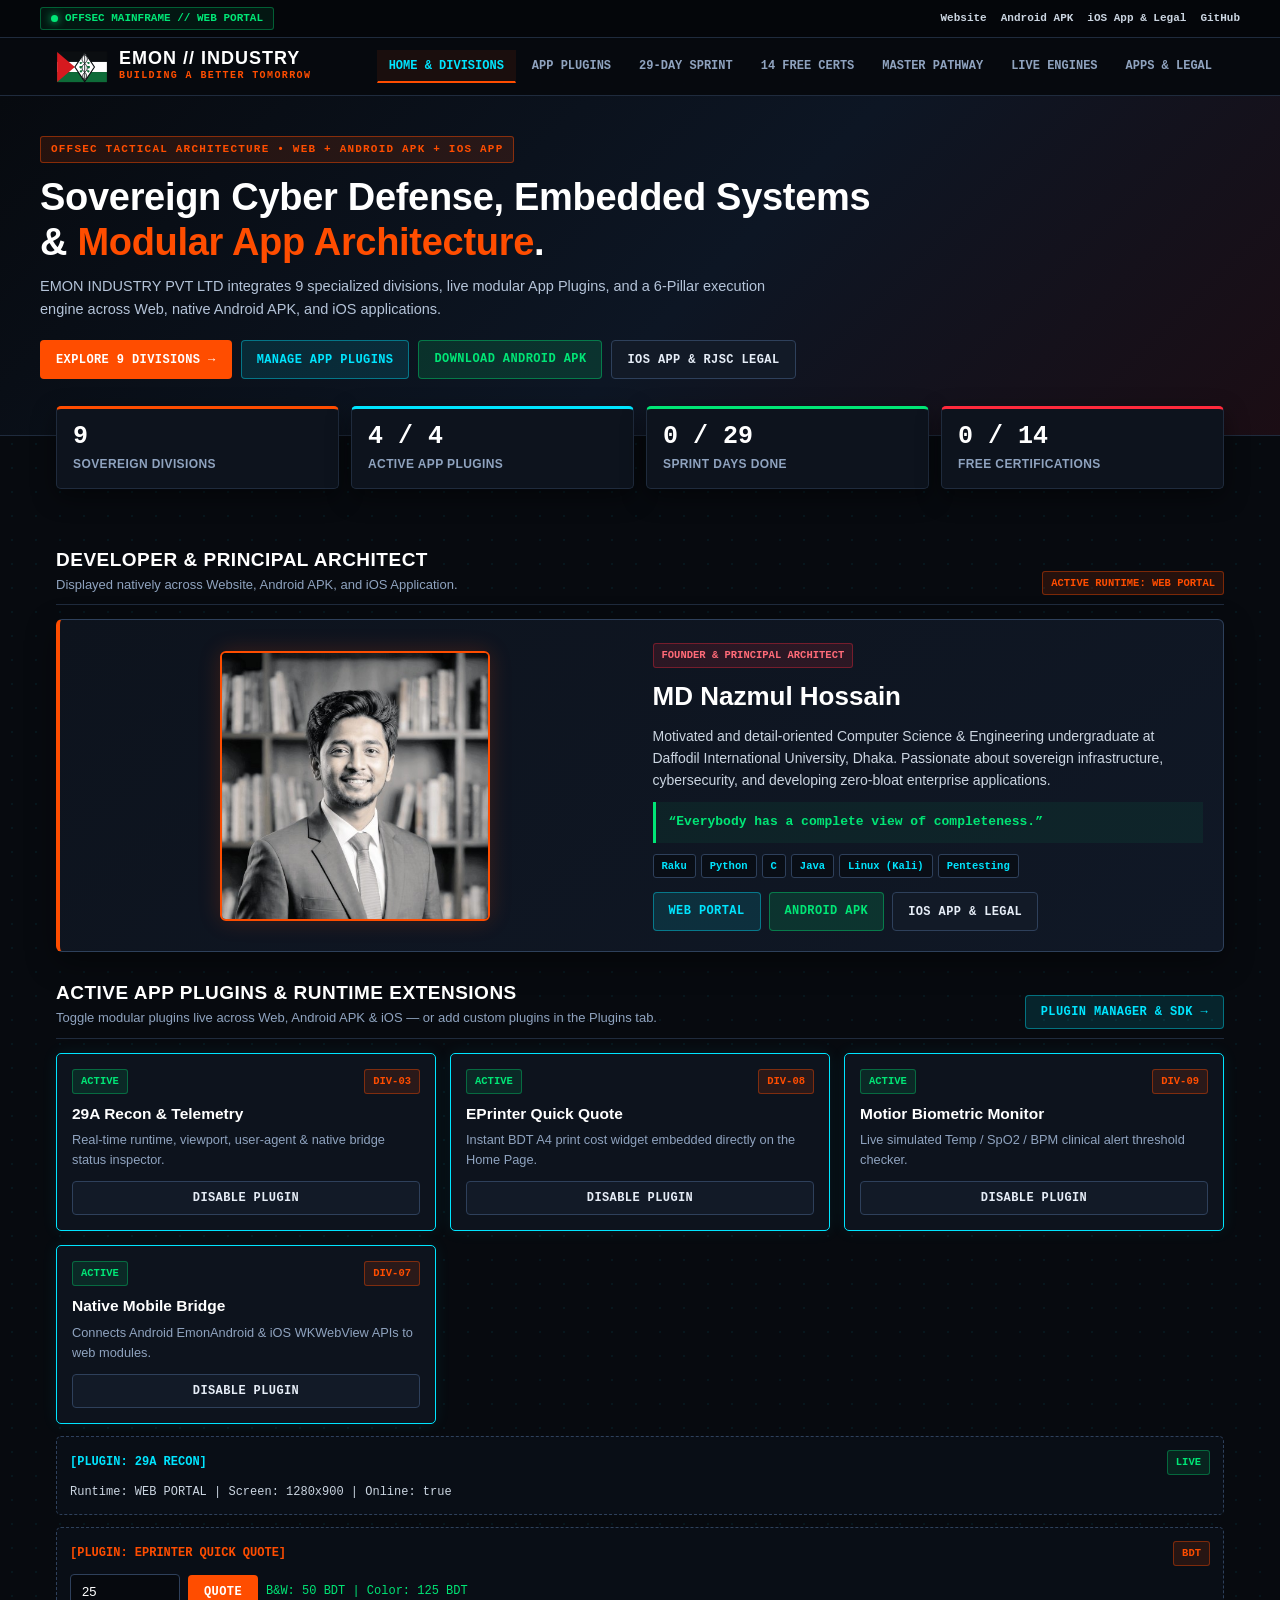
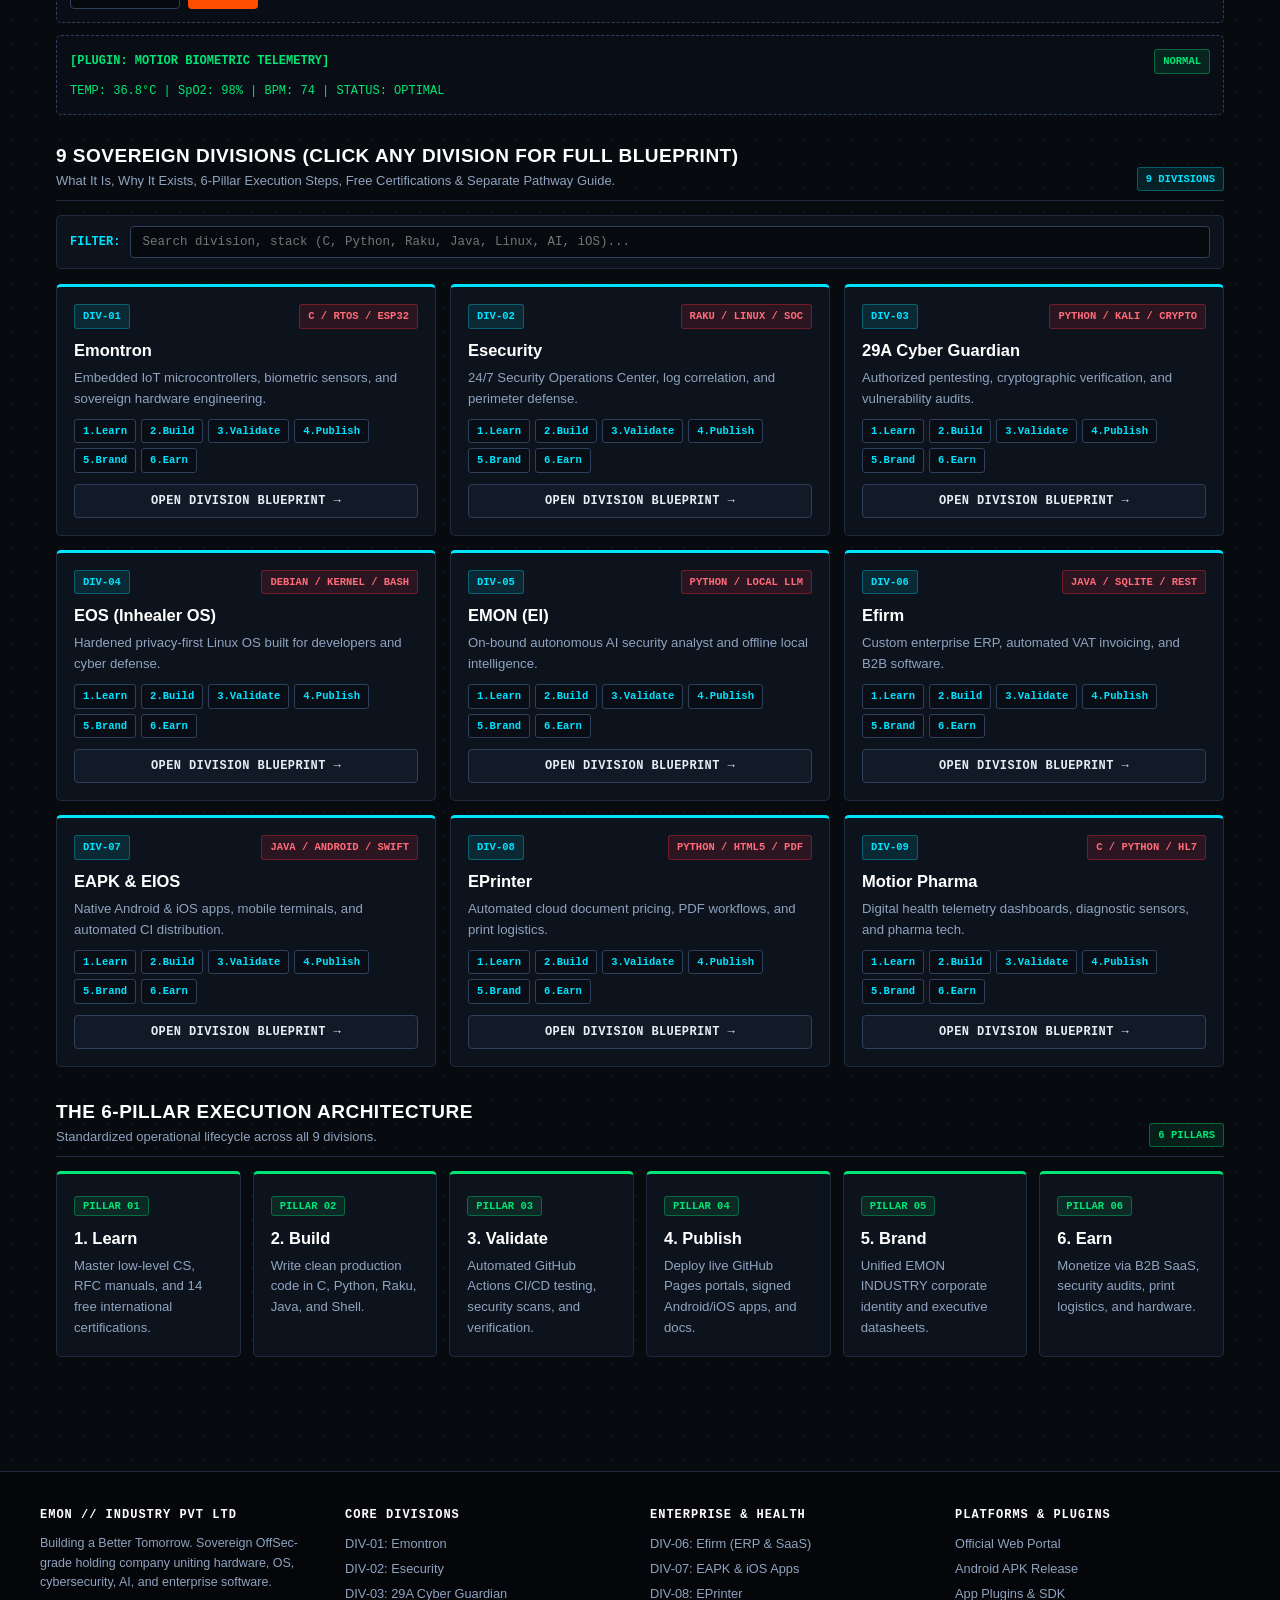
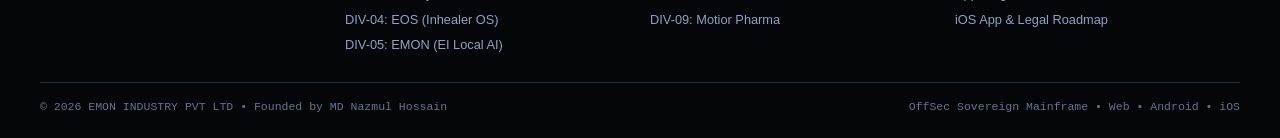
==== commit 19abcc16: "Restore OffSec style with Home Developer Spotlight & App Plugins across Web, Android & iOS" ====
--- a/docs/index.html
+++ b/docs/index.html
@@ -8,92 +8,151 @@
 <meta name="apple-mobile-web-app-title" content="EMON INDUSTRY">
 <link rel="apple-touch-icon" href="assets/founder.jpg">
 <link rel="manifest" href="manifest.json">
-<title>EMON INDUSTRY PVT LTD | Open Sovereign Infrastructure &amp; Enterprise Systems</title>
+<title>EMON INDUSTRY PVT LTD | OffSec-Grade Sovereign Mainframe &amp; Enterprise Systems</title>
 <style>
-:root{--navy:#061529;--navy2:#0c2847;--blue:#0077c8;--blue2:#005a9e;--green:#0e7c42;--red:#d61a1f;--bg:#f4f7fa;--card:#fff;--bd:#d8e1eb;--txt:#102033;--mut:#4b5d73}
-*{box-sizing:border-box;margin:0;padding:0}body{background:var(--bg);color:var(--txt);font-family:-apple-system,BlinkMacSystemFont,"Segoe UI",Roboto,Arial,sans-serif;line-height:1.58}
-a{color:var(--blue);text-decoration:none}
-.util{background:var(--navy);color:#cbd7e6;font-size:11.5px;padding:7px 16px;border-bottom:1px solid rgba(255,255,255,.1)}
-.util-in,.nav-in,.hero-in,.wrap,.foot-in,.foot-bot{max-width:1180px;margin:auto}
+:root{
+  --bg:#070a0f;
+  --panel:#0d131d;
+  --panel2:#121a27;
+  --bd:#1f2b3d;
+  --bd-hi:#2e405b;
+  --orange:#ff4d00;
+  --red:#ff2a3c;
+  --cyan:#00e5ff;
+  --green:#00e676;
+  --txt:#e6edf7;
+  --mut:#8fa3bf;
+  --mono:ui-monospace,SFMono-Regular,Menlo,Monaco,Consolas,"Liberation Mono",monospace;
+}
+*{box-sizing:border-box;margin:0;padding:0}
+body{
+  background:var(--bg);
+  background-image:radial-gradient(rgba(0,229,255,.06) 1px,transparent 1px);
+  background-size:24px 24px;
+  color:var(--txt);
+  font-family:-apple-system,BlinkMacSystemFont,"Segoe UI",Roboto,Arial,sans-serif;
+  line-height:1.58;
+}
+a{color:var(--cyan);text-decoration:none}
+
+/* OffSec Tactical Top Telemetry Bar */
+.util{background:#04060a;border-bottom:1px solid var(--bd);font-family:var(--mono);font-size:11px;padding:7px 16px;color:var(--mut)}
+.util-in,.nav-in,.hero-in,.wrap,.foot-in,.foot-bot{max-width:1200px;margin:auto}
 .util-in{display:flex;justify-content:space-between;align-items:center;flex-wrap:wrap;gap:8px}
-.spill{display:inline-flex;align-items:center;gap:6px;background:rgba(0,163,224,.15);border:1px solid rgba(0,163,224,.4);color:#7dd3fc;padding:2px 9px;border-radius:999px;font-weight:700;font-size:10.5px}
-.dot{width:7px;height:7px;border-radius:50%;background:#22c55e}
-.ulinks{display:flex;gap:14px;flex-wrap:wrap}.ulinks a{color:#e2e8f0;font-weight:600}
-header{background:var(--card);border-bottom:1px solid var(--bd);position:sticky;top:0;z-index:300;box-shadow:0 2px 10px rgba(6,21,41,.05)}
+.spill{display:inline-flex;align-items:center;gap:7px;background:rgba(0,230,118,.08);border:1px solid rgba(0,230,118,.35);color:var(--green);padding:2px 10px;border-radius:3px;font-weight:700}
+.dot{width:7px;height:7px;border-radius:50%;background:var(--green);box-shadow:0 0 8px var(--green)}
+.ulinks{display:flex;gap:14px;flex-wrap:wrap}
+.ulinks a{color:#cbd5e1;font-weight:700}.ulinks a:hover{color:var(--orange)}
+
+/* OffSec Header */
+header{background:rgba(7,10,15,.94);backdrop-filter:blur(10px);border-bottom:1px solid var(--bd);position:sticky;top:0;z-index:300}
 .nav-in{padding:11px 16px;display:flex;justify-content:space-between;align-items:center;flex-wrap:wrap;gap:10px}
 .brand{display:flex;align-items:center;gap:11px;cursor:pointer}
-.b1{font-size:18px;font-weight:900;color:var(--navy);line-height:1.05}.b2{font-size:10px;font-weight:700;letter-spacing:1.4px;color:var(--blue);text-transform:uppercase}
+.b1{font-size:18px;font-weight:900;letter-spacing:1px;color:#fff;line-height:1.05}
+.b2{font-family:var(--mono);font-size:10px;font-weight:700;letter-spacing:1.4px;color:var(--orange);text-transform:uppercase}
 .nav{display:flex;gap:4px;overflow-x:auto;white-space:nowrap}
-.nbtn{background:none;border:none;border-bottom:3px solid transparent;color:var(--txt);font-size:13px;font-weight:700;padding:8px 11px;cursor:pointer}
-.nbtn.active{color:var(--blue);border-bottom-color:var(--blue);background:rgba(0,119,200,.05)}
-.hero{background:linear-gradient(135deg,var(--navy),var(--navy2) 65%,#113a66);color:#fff;padding:40px 16px 62px}
-.eye{display:inline-block;background:rgba(0,163,224,.18);border:1px solid rgba(0,163,224,.45);color:#7dd3fc;font-size:11px;font-weight:800;letter-spacing:1.1px;padding:4px 10px;border-radius:4px;margin-bottom:11px;text-transform:uppercase}
-.hero h1{font-size:clamp(24px,4vw,37px);font-weight:800;line-height:1.18;max-width:820px;margin-bottom:11px}
-.hero p{font-size:14.5px;color:#cbd7e6;max-width:740px;margin-bottom:20px}
+.nbtn{background:transparent;border:1px solid transparent;border-bottom:2px solid transparent;color:var(--mut);font-family:var(--mono);font-size:12px;font-weight:700;padding:8px 11px;cursor:pointer;text-transform:uppercase}
+.nbtn:hover{color:#fff}
+.nbtn.active{color:var(--cyan);border-bottom-color:var(--orange);background:rgba(255,77,0,.08)}
+
+/* OffSec Tactical Hero */
+.hero{background:linear-gradient(135deg,#070a0f 0%,#0d1624 55%,#1b0d14 100%);border-bottom:1px solid var(--bd);padding:38px 16px 56px;position:relative}
+.eye{display:inline-block;font-family:var(--mono);background:rgba(255,77,0,.12);border:1px solid rgba(255,77,0,.45);color:var(--orange);font-size:11px;font-weight:800;letter-spacing:1.2px;padding:4px 10px;border-radius:3px;margin-bottom:12px;text-transform:uppercase}
+.hero h1{font-size:clamp(24px,4vw,38px);font-weight:900;line-height:1.16;max-width:860px;margin-bottom:11px;color:#fff;letter-spacing:-.3px}
+.hero h1 span{color:var(--orange)}
+.hero p{font-size:14.5px;color:#b4c3d8;max-width:760px;margin-bottom:20px}
 .ctas{display:flex;gap:9px;flex-wrap:wrap}
-.btn{display:inline-flex;align-items:center;justify-content:center;padding:9px 15px;border-radius:5px;font-size:13px;font-weight:700;border:1px solid transparent;cursor:pointer}
-.bp{background:var(--blue);color:#fff}.bp:hover{background:var(--blue2)}
-.bo{background:rgba(255,255,255,.08);color:#fff;border-color:rgba(255,255,255,.35)}
-.bg{background:var(--green);color:#fff}.bs{background:#eef4fa;color:var(--navy);border-color:var(--bd)}
-.mwrap{max-width:1180px;margin:-34px auto 22px;padding:0 16px;position:relative;z-index:10}
+
+/* Tactical Buttons */
+.btn{display:inline-flex;align-items:center;justify-content:center;gap:6px;padding:9px 15px;border-radius:4px;font-family:var(--mono);font-size:12px;font-weight:800;border:1px solid transparent;cursor:pointer;text-transform:uppercase;letter-spacing:.4px;transition:all .15s}
+.bp{background:var(--orange);color:#fff}.bp:hover{background:#e04300}
+.bc{background:rgba(0,229,255,.12);color:var(--cyan);border-color:rgba(0,229,255,.4)}.bc:hover{background:rgba(0,229,255,.22)}
+.bg{background:rgba(0,230,118,.14);color:var(--green);border-color:rgba(0,230,118,.4)}
+.bs{background:var(--panel2);color:var(--txt);border-color:var(--bd-hi)}.bs:hover{border-color:var(--cyan);color:var(--cyan)}
+
+/* Metrics Strip */
+.mwrap{max-width:1200px;margin:-30px auto 22px;padding:0 16px;position:relative;z-index:10}
 .metrics{display:grid;grid-template-columns:repeat(auto-fit,minmax(195px,1fr));gap:12px}
-.mc{background:var(--card);border:1px solid var(--bd);border-top:4px solid var(--blue);border-radius:6px;padding:15px 17px;box-shadow:0 6px 18px rgba(6,21,41,.06)}
-.mnum{font-size:27px;font-weight:900;color:var(--navy);line-height:1.1}.mlbl{font-size:12px;font-weight:700;color:var(--mut);margin-top:4px}
-.wrap{padding:10px 16px 64px}.sec{display:none}.sec.active{display:block}
-.sh{display:flex;justify-content:space-between;align-items:flex-end;flex-wrap:wrap;gap:10px;margin:20px 0 14px;padding-bottom:9px;border-bottom:2px solid var(--bd)}
-.sh h2{font-size:20px;font-weight:800;color:var(--navy)}.sh p{font-size:13px;color:var(--mut)}
-.tag{font-size:11px;font-weight:800;padding:3px 9px;border-radius:4px;background:#e6f2fb;color:var(--blue);text-transform:uppercase}
-.tr{background:#fdebec;color:var(--red)}.tg{background:#e7f6ee;color:var(--green)}
-.sbar{background:var(--card);border:1px solid var(--bd);border-radius:6px;padding:11px 13px;margin-bottom:16px;display:flex;gap:10px;flex-wrap:wrap;align-items:center}
-.sbar input{flex:1;min-width:210px;margin:0;padding:8px 11px;border:1px solid var(--bd);border-radius:5px;background:#f8fafc;font-size:13.5px}
+.mc{background:var(--panel);border:1px solid var(--bd);border-top:3px solid var(--orange);border-radius:5px;padding:14px 16px;box-shadow:0 8px 24px rgba(0,0,0,.45)}
+.mnum{font-family:var(--mono);font-size:25px;font-weight:900;color:#fff;line-height:1.1}
+.mlbl{font-size:12px;font-weight:700;color:var(--mut);margin-top:4px;text-transform:uppercase;letter-spacing:.4px}
+
+/* Sections & Grids */
+.wrap{padding:8px 16px 64px}.sec{display:none}.sec.active{display:block}
+.sh{display:flex;justify-content:space-between;align-items:flex-end;flex-wrap:wrap;gap:10px;margin:26px 0 14px;padding-bottom:9px;border-bottom:1px solid var(--bd)}
+.sh h2{font-size:19px;font-weight:900;color:#fff;text-transform:uppercase;letter-spacing:.5px}
+.sh p{font-size:13px;color:var(--mut)}
+.tag{font-family:var(--mono);font-size:10.5px;font-weight:800;padding:3px 8px;border-radius:3px;background:rgba(0,229,255,.1);border:1px solid rgba(0,229,255,.3);color:var(--cyan);text-transform:uppercase}
+.tr{background:rgba(255,42,60,.12);border-color:rgba(255,42,60,.35);color:#ff6b78}
+.tg{background:rgba(0,230,118,.1);border-color:rgba(0,230,118,.35);color:var(--green)}
+.to{background:rgba(255,77,0,.12);border-color:rgba(255,77,0,.4);color:var(--orange)}
+
+/* Home Page Developer Spotlight (Every Platform) */
+.fcard{background:linear-gradient(145deg,var(--panel) 0%,#101826 100%);border:1px solid var(--bd-hi);border-left:4px solid var(--orange);border-radius:6px;padding:20px;display:grid;grid-template-columns:repeat(auto-fit,minmax(250px,1fr));gap:22px;align-items:center;box-shadow:0 10px 30px rgba(0,0,0,.4)}
+.fphoto{width:100%;max-width:270px;border-radius:6px;border:2px solid var(--orange);display:block;margin:auto;object-fit:cover;background:#070a0f;box-shadow:0 0 22px rgba(255,77,0,.2)}
+.fquote{border-left:3px solid var(--green);background:rgba(0,230,118,.06);padding:10px 13px;margin:11px 0;font-family:var(--mono);font-size:13px;color:var(--green);font-weight:700}
+
+/* App Plugins Engine Cards */
+.plg-card{background:var(--panel);border:1px solid var(--bd);border-radius:5px;padding:15px;display:flex;flex-direction:column;justify-content:space-between;transition:border-color .15s}
+.plg-card.enabled{border-color:var(--cyan);box-shadow:0 0 16px rgba(0,229,255,.08)}
+.plg-slot{background:#090e16;border:1px dashed var(--bd-hi);border-radius:5px;padding:13px;margin-top:12px}
+
+/* Cards & Search */
+.sbar{background:var(--panel);border:1px solid var(--bd);border-radius:5px;padding:10px 13px;margin-bottom:15px;display:flex;gap:10px;flex-wrap:wrap;align-items:center}
+.sbar input{flex:1;min-width:210px;margin:0;padding:8px 11px;border:1px solid var(--bd-hi);border-radius:4px;background:#06090e;color:#fff;font-family:var(--mono);font-size:12.5px}
 .grid{display:grid;grid-template-columns:repeat(auto-fit,minmax(295px,1fr));gap:14px}
 .pgrid{display:grid;grid-template-columns:repeat(auto-fit,minmax(175px,1fr));gap:12px;margin-bottom:20px}
-.card{background:var(--card);border:1px solid var(--bd);border-radius:6px;padding:17px;box-shadow:0 2px 6px rgba(6,21,41,.03)}
-.dcard{border-top:3px solid var(--blue);cursor:pointer;display:flex;flex-direction:column;justify-content:space-between}
-.dcard:hover{border-color:var(--blue);box-shadow:0 8px 20px rgba(6,21,41,.09)}
-.ctop{display:flex;justify-content:space-between;align-items:center;margin-bottom:8px}
-.card h3{font-size:16.5px;font-weight:800;color:var(--navy);margin-bottom:5px}.card p,.card li{font-size:13.2px;color:var(--mut)}
-.mini{display:flex;flex-wrap:wrap;gap:4px;margin-top:9px}.mini span{font-size:10.5px;font-weight:600;padding:2px 7px;border-radius:4px;background:#f1f5f9;border:1px solid var(--bd);color:#334155}
+.card{background:var(--panel);border:1px solid var(--bd);border-radius:5px;padding:17px}
+.dcard{border-top:3px solid var(--cyan);cursor:pointer;display:flex;flex-direction:column;justify-content:space-between;transition:transform .15s,border-color .15s}
+.dcard:hover{transform:translateY(-2px);border-color:var(--orange)}
+.ctop{display:flex;justify-content:space-between;align-items:center;margin-bottom:8px;gap:6px;flex-wrap:wrap}
+.card h3{font-size:16.5px;font-weight:800;color:#fff;margin-bottom:5px}.card p,.card li{font-size:13.2px;color:var(--mut)}
+.mini{display:flex;flex-wrap:wrap;gap:5px;margin-top:9px}
+.mini span{font-family:var(--mono);font-size:10.5px;font-weight:700;padding:3px 8px;border-radius:3px;background:#090e16;border:1px solid var(--bd-hi);color:var(--cyan)}
+
+/* Blueprint View */
 .chips{display:flex;gap:6px;overflow-x:auto;padding-bottom:8px;margin-bottom:14px}
-.chip{background:var(--card);color:var(--mut);border:1px solid var(--bd);padding:6px 12px;border-radius:999px;font-size:12px;font-weight:700;cursor:pointer;white-space:nowrap}
-.chip.active{background:var(--navy);color:#fff;border-color:var(--navy)}
-.bpbox{background:var(--card);border:1px solid var(--bd);border-left:4px solid var(--blue);border-radius:6px;padding:17px;margin-bottom:13px}
-.bpbox.why{border-left-color:#d97706}.bpbox.how{border-left-color:var(--green)}.bpbox.guide{border-left-color:var(--red)}
-.bpbox h3{font-size:14.5px;font-weight:800;color:var(--navy);text-transform:uppercase;margin-bottom:8px}
-.srow{background:#f8fafc;border:1px solid var(--bd);border-radius:5px;padding:9px 12px;margin-bottom:7px;font-size:13.2px;color:var(--txt)}
-.srow strong{color:var(--blue)}
-.pbg{height:12px;background:#e2e8f0;border-radius:999px;overflow:hidden;margin-top:9px}
-.pfill{height:100%;width:0%;background:linear-gradient(90deg,var(--blue),var(--green));transition:width .25s}
+.chip{background:var(--panel);color:var(--mut);border:1px solid var(--bd);padding:6px 12px;border-radius:3px;font-family:var(--mono);font-size:11.5px;font-weight:700;cursor:pointer;white-space:nowrap}
+.chip.active{background:var(--orange);color:#fff;border-color:var(--orange)}
+.bpbox{background:var(--panel);border:1px solid var(--bd);border-left:4px solid var(--cyan);border-radius:5px;padding:17px;margin-bottom:13px}
+.bpbox.why{border-left-color:var(--orange)}.bpbox.how{border-left-color:var(--green)}.bpbox.guide{border-left-color:var(--red)}
+.bpbox h3{font-family:var(--mono);font-size:13.5px;font-weight:800;color:#fff;text-transform:uppercase;margin-bottom:8px}
+.srow{background:#090e16;border:1px solid var(--bd);border-radius:4px;padding:9px 12px;margin-bottom:7px;font-size:13.2px;color:var(--txt)}
+.srow strong{color:var(--cyan)}
+
+/* Sprint & Inputs */
+.pbg{height:11px;background:#06090e;border:1px solid var(--bd);border-radius:999px;overflow:hidden;margin-top:9px}
+.pfill{height:100%;width:0%;background:linear-gradient(90deg,var(--orange),var(--green));transition:width .25s}
 .frow{display:flex;gap:6px;flex-wrap:wrap;margin:13px 0}
-.fbtn{background:var(--card);color:var(--mut);border:1px solid var(--bd);padding:6px 12px;border-radius:5px;font-size:12px;font-weight:700;cursor:pointer}
-.fbtn.active{background:var(--blue);color:#fff;border-color:var(--blue)}
-.day{display:flex;align-items:flex-start;gap:10px;background:var(--card);border:1px solid var(--bd);border-radius:6px;padding:11px 13px;margin-bottom:8px;cursor:pointer}
-.day.done{border-color:var(--green);background:#f2fbf6}.day input{width:17px;height:17px;margin-top:2px;accent-color:var(--green)}
-.fcard{background:var(--card);border:1px solid var(--bd);border-top:4px solid var(--navy);border-radius:8px;padding:20px;display:grid;grid-template-columns:repeat(auto-fit,minmax(250px,1fr));gap:20px;align-items:center}
-.fphoto{width:100%;max-width:290px;border-radius:8px;border:2px solid var(--navy);display:block;margin:auto;object-fit:cover;background:#0b0e11}
-.fquote{border-left:4px solid var(--green);background:#f4fbf7;padding:10px 13px;margin:11px 0;font-family:monospace;font-size:13px;color:var(--navy);font-weight:700}
-input,select,textarea{width:100%;background:#f8fafc;border:1px solid var(--bd);color:var(--txt);padding:9px 11px;border-radius:5px;margin-top:8px;font-size:13.2px}
-.out{margin-top:9px;background:var(--navy);color:#7dd3fc;border-radius:5px;padding:10px 12px;font-size:12px;white-space:pre-wrap;font-family:monospace}
-footer{background:var(--navy);color:#cbd7e6;padding:34px 16px 22px;margin-top:30px}
-.foot-in{display:grid;grid-template-columns:repeat(auto-fit,minmax(210px,1fr));gap:20px;padding-bottom:22px;border-bottom:1px solid rgba(255,255,255,.12)}
-.foot-in h4{color:#fff;font-size:12.5px;text-transform:uppercase;letter-spacing:1px;margin-bottom:9px}
-.foot-in li{list-style:none;font-size:12.8px;margin-bottom:5px}.foot-in a{color:#cbd7e6}
-.foot-bot{margin-top:15px;font-size:12px;color:#94a3b8;display:flex;justify-content:space-between;flex-wrap:wrap;gap:8px}
+.fbtn{background:var(--panel);color:var(--mut);border:1px solid var(--bd);padding:6px 12px;border-radius:4px;font-family:var(--mono);font-size:11.5px;font-weight:700;cursor:pointer}
+.fbtn.active{background:var(--orange);color:#fff;border-color:var(--orange)}
+.day{display:flex;align-items:flex-start;gap:10px;background:var(--panel);border:1px solid var(--bd);border-radius:5px;padding:11px 13px;margin-bottom:8px;cursor:pointer}
+.day.done{border-color:var(--green);background:rgba(0,230,118,.06)}.day input{width:17px;height:17px;margin-top:2px;accent-color:var(--green)}
+input,select,textarea{width:100%;background:#06090e;border:1px solid var(--bd-hi);color:#fff;padding:9px 11px;border-radius:4px;margin-top:8px;font-size:13px}
+.out{margin-top:9px;background:#04060a;border:1px solid var(--bd);color:var(--green);border-radius:4px;padding:10px 12px;font-size:12px;white-space:pre-wrap;font-family:var(--mono)}
+
+/* Footer */
+footer{background:#04060a;border-top:1px solid var(--bd);color:var(--mut);padding:34px 16px 22px;margin-top:30px}
+.foot-in{display:grid;grid-template-columns:repeat(auto-fit,minmax(210px,1fr));gap:20px;padding-bottom:22px;border-bottom:1px solid var(--bd)}
+.foot-in h4{font-family:var(--mono);color:#fff;font-size:12px;text-transform:uppercase;letter-spacing:1px;margin-bottom:9px}
+.foot-in li{list-style:none;font-size:12.8px;margin-bottom:5px}.foot-in a{color:var(--mut)}.foot-in a:hover{color:var(--cyan)}
+.foot-bot{margin-top:15px;font-family:var(--mono);font-size:11.5px;color:#64748b;display:flex;justify-content:space-between;flex-wrap:wrap;gap:8px}
 </style>
 </head>
 <body>
+
 <div class="util"><div class="util-in">
-  <div><span class="spill"><span class="dot"></span><span id="rtBadge">WEB PORTAL // MAINFRAME ONLINE</span></span></div>
+  <div><span class="spill"><span class="dot"></span><span id="rtBadge">OFFSEC MAINFRAME // WEB PORTAL ONLINE</span></span></div>
   <div class="ulinks">
     <a href="https://mnhemon357-cyber.github.io/emon-industry/" target="_blank">Website</a>
     <a href="https://github.com/mnhemon357-cyber/emon-industry/releases/latest" target="_blank">Android APK</a>
-    <a href="#apps" onclick="navTo('sec-apps')">iOS App &amp; Founder</a>
+    <a href="#platforms" onclick="navTo('sec-apps')">iOS App &amp; Legal</a>
     <a href="https://github.com/mnhemon357-cyber/emon-industry" target="_blank">GitHub</a>
   </div>
 </div></div>
 
 <header><div class="nav-in">
-  <div class="brand" onclick="closeBp();navTo('sec-projects')">
+  <div class="brand" onclick="closeBp();navTo('sec-home')">
     <svg width="52" height="32" viewBox="0 0 116 72" xmlns="http://www.w3.org/2000/svg">
       <rect x="1" y="1" width="114" height="70" fill="#0B0E11"/>
       <rect x="2" y="2" width="112" height="22.6" fill="#0B0E11"/><rect x="2" y="24.6" width="112" height="22.8" fill="#FFF"/><rect x="2" y="47.4" width="112" height="22.6" fill="#0E6B38"/>
@@ -103,59 +162,100 @@
       <path d="M64,8 C56,14 56,22 64,28 C72,34 72,42 64,48 C58,53 58,60 64,65" fill="none" stroke="#0B0E11" stroke-width="1.8"/>
       <path d="M60,26 C53,23 50,26 55,30 Z M60,35 C52,32 49,36 55,40 Z M60,44 C53,42 50,46 56,49 Z M68,26 C75,23 78,26 73,30 Z M68,35 C76,32 79,36 73,40 Z M68,44 C75,42 78,46 72,49 Z" fill="#0E6B38"/>
     </svg>
-    <div><div class="b1">EMON INDUSTRY</div><div class="b2">Building a Better Tomorrow</div></div>
+    <div><div class="b1">EMON // INDUSTRY</div><div class="b2">Building a Better Tomorrow</div></div>
   </div>
   <nav class="nav" id="topNav">
-    <button class="nbtn active" data-sec="sec-projects" onclick="closeBp();navTo('sec-projects')">Projects (9 Divisions)</button>
+    <button class="nbtn active" data-sec="sec-home" onclick="closeBp();navTo('sec-home')">Home &amp; Divisions</button>
+    <button class="nbtn" data-sec="sec-plugins" onclick="navTo('sec-plugins')">App Plugins</button>
     <button class="nbtn" data-sec="sec-sprint" onclick="navTo('sec-sprint')">29-Day Sprint</button>
-    <button class="nbtn" data-sec="sec-certs" onclick="navTo('sec-certs')">Training &amp; Certs (14)</button>
+    <button class="nbtn" data-sec="sec-certs" onclick="navTo('sec-certs')">14 Free Certs</button>
     <button class="nbtn" data-sec="sec-pathway" onclick="navTo('sec-pathway')">Master Pathway</button>
     <button class="nbtn" data-sec="sec-engines" onclick="navTo('sec-engines')">Live Engines</button>
-    <button class="nbtn" data-sec="sec-apps" onclick="navTo('sec-apps')">Founder, Legal &amp; Apps</button>
+    <button class="nbtn" data-sec="sec-apps" onclick="navTo('sec-apps')">Apps &amp; Legal</button>
   </nav>
 </div></header>
 
 <section class="hero"><div class="hero-in">
-  <div class="eye">Sovereign Open Architecture &bull; Bangladesh to Global</div>
-  <h1>Building a Better Tomorrow Through Open Engineering &amp; Sovereign Systems.</h1>
-  <p>EMON INDUSTRY PVT LTD unites 9 specialized engineering divisions—embedded C hardware, hardened Linux OS, cybersecurity, on-bound local AI, enterprise SaaS, native Android/iOS apps, and health-tech—under a unified 6-Pillar execution framework.</p>
+  <div class="eye">OFFSEC TACTICAL ARCHITECTURE &bull; WEB + ANDROID APK + iOS APP</div>
+  <h1>Sovereign Cyber Defense, Embedded Systems &amp; <span>Modular App Architecture</span>.</h1>
+  <p>EMON INDUSTRY PVT LTD integrates 9 specialized divisions, live modular App Plugins, and a 6-Pillar execution engine across Web, native Android APK, and iOS applications.</p>
   <div class="ctas">
-    <button class="btn bp" onclick="closeBp();navTo('sec-projects')">Explore 9 Hosted Projects &rarr;</button>
-    <button class="btn bo" onclick="navTo('sec-certs')">14 Free Certifications</button>
+    <button class="btn bp" onclick="closeBp();navTo('sec-home');document.getElementById('homeDivsAnchor').scrollIntoView({behavior:'smooth'})">Explore 9 Divisions &rarr;</button>
+    <button class="btn bc" onclick="navTo('sec-plugins')">Manage App Plugins</button>
     <a class="btn bg" href="https://github.com/mnhemon357-cyber/emon-industry/releases/latest" target="_blank">Download Android APK</a>
-    <button class="btn bo" onclick="navTo('sec-apps')">iOS App &amp; Founder</button>
+    <button class="btn bs" onclick="navTo('sec-apps')">iOS App &amp; RJSC Legal</button>
   </div>
 </div></section>
 
 <div class="mwrap"><div class="metrics">
-  <div class="mc"><div class="mnum">9</div><div class="mlbl">Sovereign Hosted Divisions</div></div>
-  <div class="mc" style="border-top-color:var(--green)"><div class="mnum">6</div><div class="mlbl">Standardized Execution Pillars</div></div>
-  <div class="mc" style="border-top-color:#d97706"><div class="mnum" id="mSp">0 / 29</div><div class="mlbl">Execution Sprint Days</div></div>
-  <div class="mc" style="border-top-color:var(--red)"><div class="mnum" id="mCe">0 / 14</div><div class="mlbl">Free International Certs</div></div>
+  <div class="mc"><div class="mnum">9</div><div class="mlbl">Sovereign Divisions</div></div>
+  <div class="mc" style="border-top-color:var(--cyan)"><div class="mnum" id="mPlg">4 / 5</div><div class="mlbl">Active App Plugins</div></div>
+  <div class="mc" style="border-top-color:var(--green)"><div class="mnum" id="mSp">0 / 29</div><div class="mlbl">Sprint Days Done</div></div>
+  <div class="mc" style="border-top-color:var(--red)"><div class="mnum" id="mCe">0 / 14</div><div class="mlbl">Free Certifications</div></div>
 </div></div>
 
 <main class="wrap">
-  <section id="sec-projects" class="sec active">
+  <!-- HOME PAGE (DEVELOPER INFO + APP PLUGINS + 9 DIVISIONS + 6 PILLARS ON EVERY PLATFORM) -->
+  <section id="sec-home" class="sec active">
     <div id="pList">
+      <!-- 1. DEVELOPER / FOUNDER INFORMATION ON HOME PAGE OF EVERY PLATFORM -->
+      <div class="sh">
+        <div><h2>Developer &amp; Principal Architect</h2><p>Displayed natively across Website, Android APK, and iOS Application.</p></div>
+        <span class="tag to" id="platTag">PLATFORM: WEB</span>
+      </div>
+      <div class="fcard" style="margin-bottom:26px">
+        <div><img class="fphoto" id="fImg" alt="MD Nazmul Hossain — Founder & Principal Architect"></div>
+        <div>
+          <span class="tag tr" style="margin-bottom:8px;display:inline-block">FOUNDER &amp; PRINCIPAL ARCHITECT</span>
+          <h2 style="font-size:26px;color:#fff;margin-bottom:8px">MD Nazmul Hossain</h2>
+          <p style="font-size:14px;color:#cbd5e1;margin-bottom:9px">Motivated and detail-oriented Computer Science &amp; Engineering undergraduate at Daffodil International University, Dhaka. Passionate about sovereign infrastructure, cybersecurity, and developing zero-bloat enterprise applications.</p>
+          <div class="fquote">&ldquo;Everybody has a complete view of completeness.&rdquo;</div>
+          <div class="mini"><span>Raku</span><span>Python</span><span>C</span><span>Java</span><span>Linux (Kali)</span><span>Pentesting</span></div>
+          <div style="display:flex;gap:8px;flex-wrap:wrap;margin-top:14px">
+            <a class="btn bc" href="https://mnhemon357-cyber.github.io/emon-industry/" target="_blank">Web Portal</a>
+            <a class="btn bg" href="https://github.com/mnhemon357-cyber/emon-industry/releases/latest" target="_blank">Android APK</a>
+            <button class="btn bs" onclick="navTo('sec-apps')">iOS App &amp; Legal</button>
+          </div>
+        </div>
+      </div>
+
+      <!-- 2. MODULAR APP PLUGINS ON HOME PAGE -->
+      <div class="sh">
+        <div><h2>Active App Plugins &amp; Runtime Extensions</h2><p>Toggle modular plugins live across Web, Android APK &amp; iOS — or add custom plugins in the Plugins tab.</p></div>
+        <button class="btn bc" onclick="navTo('sec-plugins')">Plugin Manager &amp; SDK &rarr;</button>
+      </div>
+      <div class="grid" id="homePluginsGrid" style="margin-bottom:12px"></div>
+      <div id="activePluginWidgets" style="margin-bottom:26px"></div>
+
+      <!-- 3. 9 HOSTED DIVISIONS ON HOME PAGE -->
+      <div id="homeDivsAnchor" class="sh">
+        <div><h2>9 Sovereign Divisions (Click Any Division for Full Blueprint)</h2><p>What It Is, Why It Exists, 6-Pillar Execution Steps, Free Certifications &amp; Separate Pathway Guide.</p></div>
+        <span class="tag">9 Divisions</span>
+      </div>
       <div class="sbar">
-        <strong style="font-size:13px;color:var(--navy)">Filter Projects:</strong>
+        <strong style="font-family:var(--mono);font-size:12px;color:var(--cyan)">FILTER:</strong>
         <input type="text" id="pSearch" placeholder="Search division, stack (C, Python, Raku, Java, Linux, AI, iOS)..." oninput="renderDivs()">
       </div>
-      <div class="sh"><div><h2>Hosted Projects &amp; Sovereign Divisions</h2><p>Tap any division to open its full blueprint: What It Is, Why It Exists, 6-Pillar Execution, Free Certs, and Pathway Guide.</p></div><span class="tag">9 Active Divisions</span></div>
       <div class="grid" id="divsGrid"></div>
-      <div class="sh" style="margin-top:30px"><div><h2>The 6-Pillar Sovereign Governance Model</h2><p>Every division inside EMON INDUSTRY PVT LTD follows this 6-stage lifecycle.</p></div><span class="tag tg">Standardized Lifecycle</span></div>
+
+      <!-- 4. 6 PILLARS -->
+      <div class="sh" style="margin-top:30px">
+        <div><h2>The 6-Pillar Execution Architecture</h2><p>Standardized operational lifecycle across all 9 divisions.</p></div>
+        <span class="tag tg">6 Pillars</span>
+      </div>
       <div class="pgrid" id="pillarsGrid"></div>
     </div>
 
+    <!-- DEDICATED DIVISION BLUEPRINT VIEW -->
     <div id="bpView" style="display:none">
       <div style="display:flex;justify-content:space-between;align-items:center;flex-wrap:wrap;gap:10px;margin-bottom:12px">
-        <button class="btn bp" onclick="closeBp()">&larr; Back to All 9 Divisions</button>
+        <button class="btn bp" onclick="closeBp()">&larr; Back to Home &amp; All 9 Divisions</button>
         <span class="tag" id="bpCode">DIV-01</span>
       </div>
       <div class="chips" id="bpChips"></div>
-      <div class="card" style="border-top:4px solid var(--navy);margin-bottom:14px">
-        <h2 id="bpTitle" style="font-size:21px;color:var(--navy);margin-bottom:4px">Division Blueprint</h2>
-        <p id="bpSub" style="font-weight:700;color:var(--blue)"></p>
+      <div class="card" style="border-top:3px solid var(--orange);margin-bottom:14px">
+        <h2 id="bpTitle" style="font-size:21px;color:#fff;margin-bottom:4px">Division Blueprint</h2>
+        <p id="bpSub" style="font-family:var(--mono);font-size:12.5px;color:var(--cyan)"></p>
       </div>
       <div class="bpbox"><h3>1. What Is It? (Technical Architecture &amp; Scope)</h3><p id="bpWhat" style="color:var(--txt)"></p></div>
       <div class="bpbox why"><h3>2. Why Is It Needed? (Strategic Problem &amp; Revenue Model)</h3><p id="bpWhy" style="color:var(--txt)"></p></div>
@@ -165,9 +265,27 @@
     </div>
   </section>
 
+  <!-- APP PLUGINS & EXTENSION SDK TAB -->
+  <section id="sec-plugins" class="sec">
+    <div class="sh">
+      <div><h2>App Plugins &amp; Modular Extension Engine</h2><p>Enable/disable built-in plugins or register custom plugins across Website, Android APK &amp; iOS.</p></div>
+      <span class="tag tg" id="plgBadge">Active: 4</span>
+    </div>
+    <div class="grid" id="fullPluginsGrid" style="margin-bottom:22px"></div>
+    <div class="card" style="border-top:3px solid var(--cyan)">
+      <h3>Register Custom App Plugin (Persisted Offline)</h3>
+      <p>Add your own modular plugin card &amp; command hook to the Home Page across Web, Android &amp; iOS.</p>
+      <input type="text" id="newPlgName" placeholder="Plugin Name (e.g., Kali Nmap Quick Parser)">
+      <input type="text" id="newPlgDiv" placeholder="Target Division (e.g., 29A Cyber Guardian)">
+      <textarea id="newPlgDesc" rows="2" placeholder="Plugin function or command output..."></textarea>
+      <button class="btn bp" style="margin-top:10px" onclick="addCustomPlugin()">Install Plugin to Home Page</button>
+    </div>
+  </section>
+
+  <!-- 29-DAY SPRINT -->
   <section id="sec-sprint" class="sec">
     <div class="sh"><div><h2>29-Day Sovereign Execution Sprint</h2><p>Auto-saved offline across Web, Android APK &amp; iOS.</p></div><button class="btn bs" onclick="resetSp()">Reset</button></div>
-    <div class="card" style="margin-bottom:13px"><strong id="spTxt" style="color:var(--navy)">Progress: 0 / 29 Days (0%)</strong><div class="pbg"><div class="pfill" id="spBar"></div></div></div>
+    <div class="card" style="margin-bottom:13px"><strong id="spTxt" style="color:#fff">Progress: 0 / 29 Days (0%)</strong><div class="pbg"><div class="pfill" id="spBar"></div></div></div>
     <div class="frow">
       <button class="fbtn active" onclick="filtSp('all',this)">All 29 Days</button>
       <button class="fbtn" onclick="filtSp('w1',this)">Week 1 (1–7)</button>
@@ -178,16 +296,19 @@
     <div id="spList"></div>
   </section>
 
+  <!-- 14 FREE CERTIFICATIONS -->
   <section id="sec-certs" class="sec">
-    <div class="sh"><div><h2>Training &amp; 14 Free Global Certifications ("What After What")</h2><p>100% free international credentials ordered from zero experience to enterprise architecture.</p></div><span class="tag tg" id="ceBadge">Earned: 0 / 14</span></div>
+    <div class="sh"><div><h2>14 Free International Certifications ("What After What")</h2><p>100% free global credentials ordered from zero experience to enterprise architecture.</p></div><span class="tag tg" id="ceBadge">Earned: 0 / 14</span></div>
     <div class="grid" id="certsGrid"></div>
   </section>
 
+  <!-- MASTER PATHWAY -->
   <section id="sec-pathway" class="sec">
     <div class="sh"><div><h2>Master Zero-to-Global Pathway Guide</h2><p>Complete engineering progression from bare-metal C and Linux to global holding operations.</p></div><span class="tag">6 Stages</span></div>
     <div id="pathList"></div>
   </section>
 
+  <!-- LIVE ENGINES -->
   <section id="sec-engines" class="sec">
     <div class="sh"><div><h2>Live Division Engines (SQLite + Offline Mobile Mode)</h2><p>Instant BDT print quoting, 29A security audit, and Efirm client inquiry desk.</p></div><span class="tag">Interactive API</span></div>
     <div class="grid">
@@ -197,27 +318,16 @@
     </div>
   </section>
 
+  <!-- APPS & LEGAL -->
   <section id="sec-apps" class="sec">
-    <div class="sh"><div><h2>Founder &amp; Principal Architect</h2><p>Executive leadership of EMON INDUSTRY PVT LTD.</p></div><span class="tag">Leadership</span></div>
-    <div class="fcard" style="margin-bottom:24px">
-      <div><img class="fphoto" id="fImg" alt="MD Nazmul Hossain — Founder & Principal Architect"></div>
-      <div>
-        <span class="tag tr" style="margin-bottom:8px;display:inline-block">FOUNDER &amp; PRINCIPAL ARCHITECT</span>
-        <h2 style="font-size:25px;color:var(--navy);margin-bottom:8px">MD Nazmul Hossain</h2>
-        <p style="font-size:14px;color:var(--txt);margin-bottom:9px">Motivated and detail-oriented Computer Science &amp; Engineering undergraduate at Daffodil International University, Dhaka. Passionate about sovereign infrastructure, cybersecurity, and developing zero-bloat enterprise applications.</p>
-        <div class="fquote">&ldquo;Everybody has a complete view of completeness.&rdquo;</div>
-        <div class="mini"><span>Raku</span><span>Python</span><span>C</span><span>Java</span><span>Linux (Kali)</span><span>Pentesting</span></div>
-      </div>
-    </div>
-
-    <div class="sh"><div><h2>Multi-Platform Apps: Website, Android APK &amp; iOS Application</h2><p>Synchronized across web browsers, native Android devices, and iPhone/iPad.</p></div><span class="tag tg">Web + Android + iOS</span></div>
+    <div class="sh"><div><h2>Multi-Platform Apps: Website, Android APK &amp; iOS Application</h2><p>Unified OffSec codebase deployed across browsers, Android devices, and iPhone/iPad.</p></div><span class="tag tg">Web + Android + iOS</span></div>
     <div class="grid" style="margin-bottom:24px">
-      <div class="card"><div class="ctop"><h3>Live Web Portal</h3><span class="tag">GitHub Pages</span></div><p>Linux Foundation-styled portal hosted with automated CI/CD.</p><div style="margin-top:11px"><a class="btn bp" href="https://mnhemon357-cyber.github.io/emon-industry/" target="_blank">Open Live Website &rarr;</a></div></div>
-      <div class="card"><div class="ctop"><h3>Android Native App (EAPK)</h3><span class="tag tg">APK Release</span></div><p>Native Android WebView app with official EMON INDUSTRY emblem and offline storage.</p><div style="margin-top:11px"><a class="btn bg" href="https://github.com/mnhemon357-cyber/emon-industry/releases/latest" target="_blank">Download Android .APK &rarr;</a></div></div>
-      <div class="card"><div class="ctop"><h3>iOS Application (iPhone &amp; iPad)</h3><span class="tag">Swift WKWebView + PWA</span></div><p>Install on iOS via Safari (<strong>Share &rarr; Add to Home Screen</strong>) or download the Swift <code>.ipa</code> artifact from GitHub Actions.</p><div style="margin-top:11px"><a class="btn bs" href="https://github.com/mnhemon357-cyber/emon-industry/actions" target="_blank">View iOS .IPA Builds &rarr;</a></div></div>
-    </div>
-
-    <div class="sh"><div><h2>Bangladesh RJSC &amp; International Incorporation</h2><p>Corporate governance, tax registration, BASIS membership, and global banking.</p></div><span class="tag">Compliance</span></div>
+      <div class="card"><div class="ctop"><h3>Live Web Portal</h3><span class="tag">GitHub Pages</span></div><p>OffSec-styled sovereign portal with zero-downtime CI/CD.</p><div style="margin-top:11px"><a class="btn bp" href="https://mnhemon357-cyber.github.io/emon-industry/" target="_blank">Open Live Website &rarr;</a></div></div>
+      <div class="card"><div class="ctop"><h3>Android Native App (EAPK)</h3><span class="tag tg">APK Release</span></div><p>Native Android WebView app with official logo, JS plugin bridge, and offline storage.</p><div style="margin-top:11px"><a class="btn bg" href="https://github.com/mnhemon357-cyber/emon-industry/releases/latest" target="_blank">Download Android .APK &rarr;</a></div></div>
+      <div class="card"><div class="ctop"><h3>iOS Application (iPhone &amp; iPad)</h3><span class="tag">Swift WKWebView + PWA</span></div><p>Install on iOS via Safari (<strong>Share &rarr; Add to Home Screen</strong>) or download the Swift <code>.ipa</code> artifact from GitHub Actions.</p><div style="margin-top:11px"><a class="btn bc" href="https://github.com/mnhemon357-cyber/emon-industry/actions" target="_blank">View iOS .IPA Builds &rarr;</a></div></div>
+    </div>
+
+    <div class="sh"><div><h2>Bangladesh RJSC &amp; International Incorporation</h2><p>Corporate governance, tax registration, BASIS membership, and global banking.</p></div><span class="tag">Legal &amp; Compliance</span></div>
     <div class="grid">
       <div class="card"><h3>Phase A: Bangladesh Pvt. Ltd. (RJSC)</h3><ul style="padding-left:18px;margin-top:8px"><li><strong>Name Clearance:</strong> Apply at <code>roc.gov.bd</code> for EMON INDUSTRY PVT. LTD.</li><li><strong>MOA &amp; AOA:</strong> Cover Software, Cybersecurity, IoT Hardware, Print &amp; Health-Tech.</li><li><strong>Incorporation:</strong> File Form IX, Form XII &amp; digital signatures for Certificate.</li><li><strong>Tax &amp; Trade:</strong> Obtain Company e-TIN (NBR), Trade License &amp; 13-digit BIN (VAT).</li></ul></div>
       <div class="card"><h3>Phase B: Banking, BASIS &amp; Global Scale</h3><ul style="padding-left:18px;margin-top:8px"><li><strong>Corporate Bank &amp; ERQ:</strong> Open BDT &amp; USD Export Retention Quota account.</li><li><strong>BASIS Membership:</strong> Register with BASIS for IT/software tax exemptions.</li><li><strong>Global Billing:</strong> Enable Wise Business / Payoneer / SWIFT for global clients.</li><li><strong>International Holding:</strong> Expand via Delaware C-Corp or Singapore Pte. Ltd.</li></ul></div>
@@ -227,21 +337,96 @@
 
 <footer>
   <div class="foot-in">
-    <div><h4>EMON INDUSTRY PVT LTD</h4><p style="font-size:12.5px;color:#94a3b8">Building a Better Tomorrow. Sovereign open-architecture holding company uniting hardware, OS, cybersecurity, AI, and enterprise software.</p></div>
-    <div><h4>Core Divisions</h4><ul><li><a href="#d0" onclick="navTo('sec-projects');openBp(0)">DIV-01: Emontron</a></li><li><a href="#d1" onclick="navTo('sec-projects');openBp(1)">DIV-02: Esecurity</a></li><li><a href="#d2" onclick="navTo('sec-projects');openBp(2)">DIV-03: 29A Cyber Guardian</a></li><li><a href="#d3" onclick="navTo('sec-projects');openBp(3)">DIV-04: EOS (Inhealer OS)</a></li><li><a href="#d4" onclick="navTo('sec-projects');openBp(4)">DIV-05: EMON (EI Local AI)</a></li></ul></div>
-    <div><h4>Enterprise &amp; Health</h4><ul><li><a href="#d5" onclick="navTo('sec-projects');openBp(5)">DIV-06: Efirm (ERP &amp; SaaS)</a></li><li><a href="#d6" onclick="navTo('sec-projects');openBp(6)">DIV-07: EAPK &amp; iOS Apps</a></li><li><a href="#d7" onclick="navTo('sec-projects');openBp(7)">DIV-08: EPrinter</a></li><li><a href="#d8" onclick="navTo('sec-projects');openBp(8)">DIV-09: Motior Pharma</a></li></ul></div>
-    <div><h4>Platforms</h4><ul><li><a href="https://mnhemon357-cyber.github.io/emon-industry/" target="_blank">Official Web Portal</a></li><li><a href="https://github.com/mnhemon357-cyber/emon-industry/releases/latest" target="_blank">Android APK Release</a></li><li><a href="#apps" onclick="navTo('sec-apps')">iOS App &amp; Founder Profile</a></li><li><a href="https://github.com/mnhemon357-cyber/emon-industry" target="_blank">GitHub Repository</a></li></ul></div>
+    <div><h4>EMON // INDUSTRY PVT LTD</h4><p style="font-size:12.5px">Building a Better Tomorrow. Sovereign OffSec-grade holding company uniting hardware, OS, cybersecurity, AI, and enterprise software.</p></div>
+    <div><h4>Core Divisions</h4><ul><li><a href="#d0" onclick="navTo('sec-home');openBp(0)">DIV-01: Emontron</a></li><li><a href="#d1" onclick="navTo('sec-home');openBp(1)">DIV-02: Esecurity</a></li><li><a href="#d2" onclick="navTo('sec-home');openBp(2)">DIV-03: 29A Cyber Guardian</a></li><li><a href="#d3" onclick="navTo('sec-home');openBp(3)">DIV-04: EOS (Inhealer OS)</a></li><li><a href="#d4" onclick="navTo('sec-home');openBp(4)">DIV-05: EMON (EI Local AI)</a></li></ul></div>
+    <div><h4>Enterprise &amp; Health</h4><ul><li><a href="#d5" onclick="navTo('sec-home');openBp(5)">DIV-06: Efirm (ERP &amp; SaaS)</a></li><li><a href="#d6" onclick="navTo('sec-home');openBp(6)">DIV-07: EAPK &amp; iOS Apps</a></li><li><a href="#d7" onclick="navTo('sec-home');openBp(7)">DIV-08: EPrinter</a></li><li><a href="#d8" onclick="navTo('sec-home');openBp(8)">DIV-09: Motior Pharma</a></li></ul></div>
+    <div><h4>Platforms &amp; Plugins</h4><ul><li><a href="https://mnhemon357-cyber.github.io/emon-industry/" target="_blank">Official Web Portal</a></li><li><a href="https://github.com/mnhemon357-cyber/emon-industry/releases/latest" target="_blank">Android APK Release</a></li><li><a href="#plugins" onclick="navTo('sec-plugins')">App Plugins &amp; SDK</a></li><li><a href="#apps" onclick="navTo('sec-apps')">iOS App &amp; Legal Roadmap</a></li></ul></div>
   </div>
-  <div class="foot-bot"><span>&copy; 2026 EMON INDUSTRY PVT LTD &bull; Founded by MD Nazmul Hossain</span><span>6-Pillar Sovereign Mainframe &bull; Web &bull; Android &bull; iOS</span></div>
+  <div class="foot-bot"><span>&copy; 2026 EMON INDUSTRY PVT LTD &bull; Founded by MD Nazmul Hossain</span><span>OffSec Sovereign Mainframe &bull; Web &bull; Android &bull; iOS</span></div>
 </footer>
 
 <script>
 document.getElementById("fImg").src="[data-uri]";
-if(window.EmonAndroid)document.getElementById("rtBadge").textContent="ANDROID APK // "+window.EmonAndroid.getDeviceInfo();
-else if(window.webkit&&window.webkit.messageHandlers&&window.webkit.messageHandlers.emonIOS)document.getElementById("rtBadge").textContent="iOS NATIVE APP // WKWEBVIEW";
-else if(window.navigator.standalone)document.getElementById("rtBadge").textContent="iOS HOME SCREEN APP";
+
+let platformName = "WEB PORTAL";
+if (window.EmonAndroid) {
+  platformName = "ANDROID APK // " + window.EmonAndroid.getDeviceInfo();
+} else if (window.webkit && window.webkit.messageHandlers && window.webkit.messageHandlers.emonIOS) {
+  platformName = "iOS NATIVE APP // WKWEBVIEW";
+} else if (window.navigator.standalone) {
+  platformName = "iOS HOME SCREEN APP";
+}
+document.getElementById("rtBadge").textContent = "OFFSEC MAINFRAME // " + platformName;
+document.getElementById("platTag").textContent = "ACTIVE RUNTIME: " + platformName.split("//")[0].trim();
 
 function navTo(id){document.querySelectorAll(".sec").forEach(s=>s.classList.remove("active"));document.querySelectorAll(".nbtn").forEach(b=>b.classList.toggle("active",b.dataset.sec===id));const el=document.getElementById(id);if(el)el.classList.add("active");window.scrollTo({top:0,behavior:"smooth"})}
+
+/* MODULAR APP PLUGINS ENGINE */
+const DEFAULT_PLUGINS = [
+  {id:"plg-29a",name:"29A Recon & Telemetry",div:"DIV-03",desc:"Real-time runtime, viewport, user-agent & native bridge status inspector.",enabled:true,widget:"recon"},
+  {id:"plg-eprint",name:"EPrinter Quick Quote",div:"DIV-08",desc:"Instant BDT A4 print cost widget embedded directly on the Home Page.",enabled:true,widget:"quote"},
+  {id:"plg-motior",name:"Motior Biometric Monitor",div:"DIV-09",desc:"Live simulated Temp / SpO2 / BPM clinical alert threshold checker.",enabled:true,widget:"vitals"},
+  {id:"plg-bridge",name:"Native Mobile Bridge",div:"DIV-07",desc:"Connects Android EmonAndroid & iOS WKWebView APIs to web modules.",enabled:true,widget:"bridge"}
+];
+let plugins = JSON.parse(localStorage.getItem("emon_plugins_v1") || "null") || DEFAULT_PLUGINS;
+
+window.EmonPlugins = {
+  list: () => plugins,
+  toggle: (id) => {
+    plugins = plugins.map(p => p.id === id ? {...p, enabled: !p.enabled} : p);
+    localStorage.setItem("emon_plugins_v1", JSON.stringify(plugins));
+    renderPlugins();
+  },
+  register: (name, div, desc) => {
+    plugins.push({id: "plg-" + Date.now(), name, div, desc, enabled: true, widget: "custom"});
+    localStorage.setItem("emon_plugins_v1", JSON.stringify(plugins));
+    renderPlugins();
+  }
+};
+
+function addCustomPlugin(){
+  const n = document.getElementById("newPlgName").value.trim();
+  const d = document.getElementById("newPlgDiv").value.trim() || "CUSTOM";
+  const desc = document.getElementById("newPlgDesc").value.trim();
+  if(!n || !desc) return;
+  window.EmonPlugins.register(n, d, desc);
+  document.getElementById("newPlgName").value = "";
+  document.getElementById("newPlgDiv").value = "";
+  document.getElementById("newPlgDesc").value = "";
+  navTo("sec-home");
+}
+
+function renderPlugins(){
+  const activeCount = plugins.filter(p => p.enabled).length;
+  document.getElementById("mPlg").textContent = `${activeCount} / ${plugins.length}`;
+  document.getElementById("plgBadge").textContent = `Active: ${activeCount} / ${plugins.length}`;
+
+  const cardHtml = p => `<div class="plg-card ${p.enabled?'enabled':''}">
+    <div>
+      <div class="ctop"><span class="tag ${p.enabled?'tg':'tr'}">${p.enabled?'ACTIVE':'DISABLED'}</span><span class="tag to">${p.div}</span></div>
+      <h3 style="font-size:15.5px;color:#fff;margin-bottom:4px">${p.name}</h3>
+      <p style="font-size:12.8px;color:var(--mut)">${p.desc}</p>
+    </div>
+    <button class="btn ${p.enabled?'bs':'bp'}" style="width:100%;margin-top:11px" onclick="window.EmonPlugins.toggle('${p.id}')">${p.enabled?'Disable Plugin':'Enable Plugin'}</button>
+  </div>`;
+
+  document.getElementById("homePluginsGrid").innerHTML = plugins.map(cardHtml).join("");
+  document.getElementById("fullPluginsGrid").innerHTML = plugins.map(cardHtml).join("");
+
+  let widgets = "";
+  plugins.filter(p => p.enabled).forEach(p => {
+    if(p.widget === "recon"){
+      widgets += `<div class="plg-slot"><div class="ctop"><strong style="font-family:var(--mono);font-size:12px;color:var(--cyan)">[PLUGIN: 29A RECON]</strong><span class="tag tg">LIVE</span></div><div style="font-family:var(--mono);font-size:12px;color:#cbd5e1">Runtime: ${platformName} | Screen: ${window.innerWidth}x${window.innerHeight} | Online: ${navigator.onLine}</div></div>`;
+    } else if(p.widget === "quote"){
+      widgets += `<div class="plg-slot"><div class="ctop"><strong style="font-family:var(--mono);font-size:12px;color:var(--orange)">[PLUGIN: EPRINTER QUICK QUOTE]</strong><span class="tag to">BDT</span></div><div style="display:flex;gap:8px;flex-wrap:wrap;align-items:center"><input type="number" id="qpHome" value="25" min="1" style="width:110px;margin:0"><button class="btn bp" onclick="document.getElementById('qpRes').textContent='B&W: '+(document.getElementById('qpHome').value*2)+' BDT | Color: '+(document.getElementById('qpHome').value*5)+' BDT'">Quote</button><span id="qpRes" style="font-family:var(--mono);font-size:12px;color:var(--green)">B&amp;W: 50 BDT | Color: 125 BDT</span></div></div>`;
+    } else if(p.widget === "vitals"){
+      widgets += `<div class="plg-slot"><div class="ctop"><strong style="font-family:var(--mono);font-size:12px;color:var(--green)">[PLUGIN: MOTIOR BIOMETRIC TELEMETRY]</strong><span class="tag tg">NORMAL</span></div><div style="font-family:var(--mono);font-size:12px;color:var(--green)">TEMP: 36.8&deg;C | SpO2: 98% | BPM: 74 | STATUS: OPTIMAL</div></div>`;
+    } else if(p.widget === "custom"){
+      widgets += `<div class="plg-slot"><div class="ctop"><strong style="font-family:var(--mono);font-size:12px;color:var(--cyan)">[CUSTOM PLUGIN: ${p.name}]</strong><span class="tag">${p.div}</span></div><div style="font-size:12.8px;color:#e2e8f0">${p.desc}</div></div>`;
+    }
+  });
+  document.getElementById("activePluginWidgets").innerHTML = widgets;
+}
 
 const PILLARS=[["PILLAR 01","1. Learn","Master low-level CS, RFC manuals, and 14 free international certifications."],["PILLAR 02","2. Build","Write clean production code in C, Python, Raku, Java, and Shell."],["PILLAR 03","3. Validate","Automated GitHub Actions CI/CD testing, security scans, and verification."],["PILLAR 04","4. Publish","Deploy live GitHub Pages portals, signed Android/iOS apps, and docs."],["PILLAR 05","5. Brand","Unified EMON INDUSTRY corporate identity and executive datasheets."],["PILLAR 06","6. Earn","Monetize via B2B SaaS, security audits, print logistics, and hardware."]];
 document.getElementById("pillarsGrid").innerHTML=PILLARS.map(p=>`<div class="card" style="border-top:3px solid var(--green)"><span class="tag tg">${p[0]}</span><h3 style="margin-top:8px">${p[1]}</h3><p>${p[2]}</p></div>`).join("");
@@ -270,7 +455,7 @@
   {c:"DIV-04",n:"EOS (Inhealer OS)",s:"Debian / Kernel / Bash",r:"divisions/eos-inhealer",sh:"Hardened privacy-first Linux OS built for developers and cyber defense.",what:"EOS (Inhealer OS) is EMON INDUSTRY's hardened Debian-based Linux workstation environment stripped of telemetry and pre-loaded with security and dev toolchains.",why:"Provides developers, analysts, and enterprise offices a fast, auditable, zero-telemetry operating system.",how:[["1. Learn","Master Linux filesystem permissions, systemd, and kernel sysctl tuning."],["2. Build","Write automated OS hardening and firewall profiles in ~/emon-industry/divisions/eos-inhealer."],["3. Validate","Verify configuration syntax in clean Linux containers."],["4. Publish","Release reproducible setup scripts and hardened dotfiles."],["5. Brand","Standardize terminal MOTD, boot splash, and theme branding."],["6. Earn","Deliver pre-hardened developer workstations and secure office servers."]],ci:[0,9,13],g:[["Stage 1: Linux & Shell Core","Master Bash scripting, systemd services, and package management."],["Stage 2: Kernel & Network Hardening","Tune sysctl.conf, enforce UFW, and lock down SSH."],["Stage 3: Encryption & MAC","Configure LUKS disk encryption and AppArmor profiles."],["Stage 4: Custom ISO Fleet","Package live-build ISOs for instant enterprise deployment."]]},
   {c:"DIV-05",n:"EMON (EI)",s:"Python / Local LLM",r:"divisions/ei-onbound-ai",sh:"On-bound autonomous AI security analyst and offline local intelligence.",what:"EMON (EI — On-Bound Intelligence) runs local anomaly detection, log summarization, and quantized language models directly on local hardware without cloud leaks.",why:"Enables clinics, financial firms, and security teams to analyze sensitive data offline with zero external API exposure.",how:[["1. Learn","Master Python data structures, anomaly detection, and local LLM quantization."],["2. Build","Develop offline JSON log summarizers in ~/emon-industry/divisions/ei-onbound-ai."],["3. Validate","Benchmark inference speed and deterministic JSON output accuracy."],["4. Publish","Release lightweight offline AI utilities and SOC triage scripts."],["5. Brand","Position EMON (EI) as privacy-guaranteed sovereign intelligence."],["6. Earn","Deploy private on-premise AI document assistants for enterprises."]],ci:[11,4,5],g:[["Stage 1: Python & Math Core","Master Python, Pandas analytics, and probability basics."],["Stage 2: Deterministic AI","Build statistical outlier engines for security and health logs."],["Stage 3: Local Quantized LLMs","Run GGUF models locally via llama.cpp/Ollama over SQLite/PDFs."],["Stage 4: Air-Gapped Appliances","Package private AI search boxes for clinics and law firms."]]},
   {c:"DIV-06",n:"Efirm",s:"Java / SQLite / REST",r:"divisions/efirm",sh:"Custom enterprise ERP, automated VAT invoicing, and B2B software.",what:"Efirm is the enterprise software engineering and B2B SaaS division building custom accounting, VAT invoicing, inventory, and CRM platforms in Java, Python, and SQLite.",why:"Digitizes billing, NBR VAT compliance, and inventory for thousands of retail shops, wholesalers, and service firms.",how:[["1. Learn","Master OOP Java, REST APIs, ACID SQL databases, and responsive UI."],["2. Build","Engineer invoicing and ledger modules in ~/emon-industry/divisions/efirm."],["3. Validate","Verify tax rounding and database integrity via CI tests."],["4. Publish","Host live SaaS demos on GitHub Pages and cloud servers."],["5. Brand","Deliver polished white-labeled dashboards under Efirm."],["6. Earn","Generate recurring B2B SaaS subscriptions and custom ERP fees."]],ci:[3,10,13],g:[["Stage 1: Frontend Engineering","Build fast mobile-first dashboards in HTML5, CSS3, and JS."],["Stage 2: Backend & SQL","Architect Java/Python REST APIs with SQLite/PostgreSQL."],["Stage 3: Auth & VAT Compliance","Implement RBAC, audit logs, and BDT/USD VAT invoicing."],["Stage 4: B2B SaaS Sales","Onboard local SMEs and global freelance clients."]]},
-  {c:"DIV-07",n:"EAPK & EIOS",s:"Java / Android / Swift",r:"divisions/eapk-mobile",sh:"Native Android & iOS apps, mobile terminals, and automated CI distribution.",what:"EAPK (with EIOS mobile companion) builds native Android (Java/WebView) and iOS (SwiftUI/WKWebView + PWA) apps with offline storage and cloud CI/CD compilation.",why:"Transforms every EMON INDUSTRY web platform into an installable offline mobile app for Android and iPhone/iPad users.",how:[["1. Learn","Master AndroidManifest, WebView bridges, SwiftUI WKWebView, and Gradle."],["2. Build","Develop native mobile apps in divisions/eapk-mobile and divisions/eios-mobile."],["3. Validate","Compile APK and iOS packages automatically on push via GitHub Actions."],["4. Publish","Distribute .apk via GitHub Releases and iOS builds via Actions/Safari PWA."],["5. Brand","Embed official EMON INDUSTRY launcher icons across Android & iOS."],["6. Earn","Build custom Android & iOS apps, mobile POS, and field-force apps."]],ci:[13,3,4],g:[["Stage 1: Mobile Architecture","Master Gradle, AndroidManifest.xml, and SwiftUI WKWebView."],["Stage 2: Native JS Bridges","Connect HTML5/JS UI to native Android/iOS APIs and storage."],["Stage 3: Icons & CI/CD","Automate vector launcher icons and GitHub Actions mobile builds."],["Stage 4: Commercial App Delivery","Publish client Android & iOS apps to stores and direct channels."]]},
+  {c:"DIV-07",n:"EAPK & EIOS",s:"Java / Android / Swift",r:"divisions/eapk-mobile",sh:"Native Android & iOS apps, mobile terminals, and automated CI distribution.",what:"EAPK (with EIOS mobile companion) builds native Android (Java/WebView) and iOS (SwiftUI/WKWebView + PWA) apps with offline storage, modular plugins, and cloud CI/CD compilation.",why:"Transforms every EMON INDUSTRY web platform into an installable offline mobile app for Android and iPhone/iPad users.",how:[["1. Learn","Master AndroidManifest, WebView bridges, SwiftUI WKWebView, and Gradle."],["2. Build","Develop native mobile apps in divisions/eapk-mobile and divisions/eios-mobile."],["3. Validate","Compile APK and iOS packages automatically on push via GitHub Actions."],["4. Publish","Distribute .apk via GitHub Releases and iOS builds via Actions/Safari PWA."],["5. Brand","Embed official EMON INDUSTRY launcher icons across Android & iOS."],["6. Earn","Build custom Android & iOS apps, mobile POS, and field-force apps."]],ci:[13,3,4],g:[["Stage 1: Mobile Architecture","Master Gradle, AndroidManifest.xml, and SwiftUI WKWebView."],["Stage 2: Native JS Bridges","Connect HTML5/JS UI and App Plugins to native Android/iOS APIs."],["Stage 3: Icons & CI/CD","Automate vector launcher icons and GitHub Actions mobile builds."],["Stage 4: Commercial App Delivery","Publish client Android & iOS apps to stores and direct channels."]]},
   {c:"DIV-08",n:"EPrinter",s:"Python / HTML5 / PDF",r:"divisions/eprinter",sh:"Automated cloud document pricing, PDF workflows, and print logistics.",what:"EPrinter is EMON INDUSTRY's digital-to-physical print automation platform featuring instant BDT A4 pricing, PDF page-count pre-flight, and SQLite order queues.",why:"Eliminates slow print shop queues with transparent mobile quotes and rapid campus/corporate batch delivery.",how:[["1. Learn","Master web forms, Python PDF page counting, and SQLite queues."],["2. Build","Create instant BDT quote calculators in divisions/eprinter and web-fullstack."],["3. Validate","Test B&W vs. Color pricing rules and SQLite persistence."],["4. Publish","Deploy on GitHub Pages and inside Android & iOS apps."],["5. Brand","Place QR-code instant order posters at campuses and offices."],["6. Earn","Generate daily cashflow from thesis/booklet and corporate printing."]],ci:[3,4,10],g:[["Stage 1: Instant Quote Portal","Launch transparent BDT rate calculators via QR code."],["Stage 2: PDF Pre-Flight & DB","Auto-count PDF pages in Python and log orders in SQLite."],["Stage 3: Campus & Office Routes","Establish delivery routes for universities and corporate offices."],["Stage 4: Multi-Hub Print Network","Scale to partner print hubs routed by customer location."]]},
   {c:"DIV-09",n:"Motior Pharma",s:"C / Python / HL7",r:"divisions/motior-pharma",sh:"Digital health telemetry dashboards, diagnostic sensors, and pharma tech.",what:"Motior Pharma links Emontron biometric sensors (Temp, SpO2, BPM) with real-time clinical alert dashboards and pharmacy batch/expiry inventory software.",why:"Delivers affordable vital-sign telemetry and accurate medicine inventory management to clinics and pharmacies.",how:[["1. Learn","Master clinical vital thresholds, Pandas analytics, and HL7/JSON schemas."],["2. Build","Develop vital alert monitors and pharmacy stock tools in ~/emon-industry/divisions/motior-pharma."],["3. Validate","Test automated critical-alert triggers against edge-case vitals."],["4. Publish","Release clinical monitoring dashboards and pharmacy demos."],["5. Brand","Maintain medical-grade reliability and clear clinical docs."],["6. Earn","License pharmacy POS/inventory software and clinic telemetry kits."]],ci:[5,11,13],g:[["Stage 1: Health Analytics","Master Pandas validation, vital ranges, and expiry tracking."],["Stage 2: Biometric Integration","Ingest live C sensor streams into clinical JSON alerts."],["Stage 3: Pharmacy ERP & Dashboards","Build multi-branch pharmacy stock and doctor alert portals."],["Stage 4: Clinic Network Scale","Deploy turnkey digital health systems across clinics."]]}
 ];
@@ -281,7 +466,7 @@
   const q=(document.getElementById("pSearch").value||"").toLowerCase().trim();
   document.getElementById("divsGrid").innerHTML=DIVS.filter(d=>!q||(d.n+d.c+d.s+d.sh+d.what).toLowerCase().includes(q)).map(d=>{
     const i=DIVS.indexOf(d);
-    return `<div class="card dcard" onclick="openBp(${i})"><div><div class="ctop"><span class="tag">${d.c}</span><span class="tag tr">${d.s}</span></div><h3>${d.n}</h3><p>${d.sh}</p></div><div><div class="mini"><span>1.Learn</span><span>2.Build</span><span>3.Validate</span><span>4.Publish</span><span>5.Brand</span><span>6.Earn</span></div><button class="btn bs" style="width:100%;margin-top:11px">Open Project Blueprint &rarr;</button></div></div>`;
+    return `<div class="card dcard" onclick="openBp(${i})"><div><div class="ctop"><span class="tag">${d.c}</span><span class="tag tr">${d.s}</span></div><h3>${d.n}</h3><p>${d.sh}</p></div><div><div class="mini"><span>1.Learn</span><span>2.Build</span><span>3.Validate</span><span>4.Publish</span><span>5.Brand</span><span>6.Earn</span></div><button class="btn bs" style="width:100%;margin-top:11px">Open Division Blueprint &rarr;</button></div></div>`;
   }).join("");
 }
 
@@ -296,7 +481,7 @@
   document.getElementById("bpWhy").textContent=d.why;
   document.getElementById("bpChips").innerHTML=DIVS.map((x,k)=>`<button class="chip ${k===i?'active':''}" onclick="openBp(${k})">${x.c}: ${x.n}</button>`).join("");
   document.getElementById("bpHow").innerHTML=d.how.map(s=>`<div class="srow"><strong>${s[0]}:</strong> ${s[1]}</div>`).join("");
-  document.getElementById("bpCerts").innerHTML=d.ci.map(ci=>{const c=CERTS[ci],ok=!!ec[ci];return `<div class="card" style="${ok?'border-color:var(--green)':''}"><div class="ctop"><span class="tag">${c[0]}</span><span class="tag tg">100% Free</span></div><h3>${c[1]}</h3><p style="color:var(--blue);font-weight:700;margin-bottom:4px">${c[2]}</p><p>${c[5]}</p><div style="display:flex;gap:8px;margin-top:10px"><a class="btn bp" style="flex:1" href="${c[4]}" target="_blank">Enroll Free &rarr;</a><button class="btn ${ok?'bg':'bs'}" onclick="tCert(${ci});openBp(${i})">${ok?'Earned':'Mark Done'}</button></div></div>`}).join("");
+  document.getElementById("bpCerts").innerHTML=d.ci.map(ci=>{const c=CERTS[ci],ok=!!ec[ci];return `<div class="card" style="${ok?'border-color:var(--green)':''}"><div class="ctop"><span class="tag">${c[0]}</span><span class="tag tg">100% Free</span></div><h3>${c[1]}</h3><p style="color:var(--cyan);font-weight:700;margin-bottom:4px">${c[2]}</p><p>${c[5]}</p><div style="display:flex;gap:8px;margin-top:10px"><a class="btn bp" style="flex:1" href="${c[4]}" target="_blank">Enroll Free &rarr;</a><button class="btn ${ok?'bg':'bs'}" onclick="tCert(${ci});openBp(${i})">${ok?'Earned':'Mark Done'}</button></div></div>`}).join("");
   document.getElementById("bpGuide").innerHTML=d.g.map(g=>`<div class="srow"><strong>${g[0]}:</strong> ${g[1]}</div>`).join("");
   window.scrollTo({top:0,behavior:"smooth"});
 }
@@ -312,7 +497,7 @@
   [7,"w1","Day 07: Internal Storage Mirror (sync_all.sh)","Single-command sync to Android storage & GitHub."],
   [8,"w2","Day 08: Full-Stack Web & SQLite Server","Launch portal with Python HTTP & SQLite DB."],
   [9,"w2","Day 09: GitHub Pages Public Deployment","Publish live corporate portal on github.io."],
-  [10,"w2","Day 10: Native Android APK + iOS App","Build Android & iOS apps with official logo & CI builders."],
+  [10,"w2","Day 10: Native Android APK + iOS App + Plugins","Build Android & iOS apps with App Plugins & CI builders."],
   [11,"w2","Day 11: Cert #01 — Cisco Linux Unhatched","Complete free Linux course & save PDF certificate."],
   [12,"w2","Day 12: Cert #02 — Cisco Intro to Cybersecurity","Complete free cybersecurity fundamentals credential."],
   [13,"w2","Day 13: Cert #03 — Cisco Networking Basics","Master IPv4/IPv6, subnetting, and packet routing."],
@@ -334,22 +519,22 @@
   [29,"w4","Day 29: Full 6-Pillar Audit & Month-2 Scale","Verify all 9 divisions, encrypted backup & revenue targets."]
 ];
 
-function rSp(){let d=0,h="";DAYS.forEach(x=>{const ok=!!sd[x[0]];if(ok)d++;if(wf!=="all"&&x[1]!==wf)return;h+=`<label class="day ${ok?'done':''}"><input type="checkbox" ${ok?'checked':''} onchange="tDay(${x[0]})"><div><strong style="font-size:13.5px;color:var(--navy)">${x[2]}</strong><p>${x[3]}</p></div></label>`});document.getElementById("spList").innerHTML=h;const p=Math.round(d/29*100);document.getElementById("spTxt").textContent=`Progress: ${d} / 29 Days (${p}%)`;document.getElementById("spBar").style.width=p+"%";document.getElementById("mSp").textContent=`${d} / 29`}
+function rSp(){let d=0,h="";DAYS.forEach(x=>{const ok=!!sd[x[0]];if(ok)d++;if(wf!=="all"&&x[1]!==wf)return;h+=`<label class="day ${ok?'done':''}"><input type="checkbox" ${ok?'checked':''} onchange="tDay(${x[0]})"><div><strong style="font-size:13.5px;color:#fff">${x[2]}</strong><p>${x[3]}</p></div></label>`});document.getElementById("spList").innerHTML=h;const p=Math.round(d/29*100);document.getElementById("spTxt").textContent=`Progress: ${d} / 29 Days (${p}%)`;document.getElementById("spBar").style.width=p+"%";document.getElementById("mSp").textContent=`${d} / 29`}
 function tDay(d){sd[d]=!sd[d];localStorage.setItem("emon_s29",JSON.stringify(sd));rSp()}
 function filtSp(w,b){wf=w;document.querySelectorAll(".fbtn").forEach(x=>x.classList.remove("active"));b.classList.add("active");rSp()}
 function resetSp(){sd={};localStorage.setItem("emon_s29","{}");rSp()}
 
-function rCe(){let c=0,h="";CERTS.forEach((x,i)=>{const ok=!!ec[i];if(ok)c++;h+=`<div class="card" style="${ok?'border-color:var(--green)':''}"><div class="ctop"><span class="tag">${x[0]}</span><span class="tag tg">${x[3]}</span></div><h3>${x[1]}</h3><p style="color:var(--blue);font-weight:700;margin-bottom:4px">${x[2]} &bull; 100% Free</p><p>${x[5]}</p><div style="display:flex;gap:8px;margin-top:10px"><a class="btn bp" style="flex:1" href="${x[4]}" target="_blank">Open Free Course &rarr;</a><button class="btn ${ok?'bg':'bs'}" onclick="tCert(${i})">${ok?'Earned':'Mark Done'}</button></div></div>`});document.getElementById("certsGrid").innerHTML=h;document.getElementById("ceBadge").textContent=`Earned: ${c} / 14`;document.getElementById("mCe").textContent=`${c} / 14`}
+function rCe(){let c=0,h="";CERTS.forEach((x,i)=>{const ok=!!ec[i];if(ok)c++;h+=`<div class="card" style="${ok?'border-color:var(--green)':''}"><div class="ctop"><span class="tag">${x[0]}</span><span class="tag tg">${x[3]}</span></div><h3>${x[1]}</h3><p style="color:var(--cyan);font-weight:700;margin-bottom:4px">${x[2]} &bull; 100% Free</p><p>${x[5]}</p><div style="display:flex;gap:8px;margin-top:10px"><a class="btn bp" style="flex:1" href="${x[4]}" target="_blank">Open Free Course &rarr;</a><button class="btn ${ok?'bg':'bs'}" onclick="tCert(${i})">${ok?'Earned':'Mark Done'}</button></div></div>`});document.getElementById("certsGrid").innerHTML=h;document.getElementById("ceBadge").textContent=`Earned: ${c} / 14`;document.getElementById("mCe").textContent=`${c} / 14`}
 function tCert(i){ec[i]=!ec[i];localStorage.setItem("emon_c14",JSON.stringify(ec));rCe()}
 
-const PATH=[["Stage 1: Machine Core, Binary & C Hardware Logic (Emontron)",["Master CPU registers, RAM addresses, and binary logic.","Compile native C programs with GCC.","Simulate temperature, SpO2, and voltage sensors."]],["Stage 2: Sovereign Linux OS & Shell Automation (EOS / Inhealer)",["Master /etc, /var, permissions, and systemd.","Write Bash automation and Raku regex log filters.","Harden servers with UFW firewalls and SSH keys."]],["Stage 3: Full-Stack Web, SQLite & Mobile Apps (Efirm, EPrinter, EAPK & iOS)",["Build responsive portals in HTML5, CSS3, and JS.","Build zero-dependency Python REST APIs with SQLite.","Compile native Android APKs and iOS WKWebView apps via CI."]],["Stage 4: Offensive & Defensive Cyber Warfare (29A & Esecurity)",["Inspect TCP/IP packets, DNS, and TLS handshakes.","Audit web apps against OWASP Top 10.","Generate SHA-256 cryptographic integrity manifests."]],["Stage 5: On-Bound Local AI & Health Telemetry (EMON EI & Motior)",["Run offline local intelligence pipelines without cloud leaks.","Output deterministic JSON alerts for security and health."]],["Stage 6: Commercial Monetization & Global Scale",["Execute Learn -> Build -> Validate -> Publish -> Brand -> Earn.","Incorporate with RJSC Bangladesh, e-TIN, BIN & BASIS.","Scale globally with USD ERQ banking and B2B contracts."]]];
+const PATH=[["Stage 1: Machine Core, Binary & C Hardware Logic (Emontron)",["Master CPU registers, RAM addresses, and binary logic.","Compile native C programs with GCC.","Simulate temperature, SpO2, and voltage sensors."]],["Stage 2: Sovereign Linux OS & Shell Automation (EOS / Inhealer)",["Master /etc, /var, permissions, and systemd.","Write Bash automation and Raku regex log filters.","Harden servers with UFW firewalls and SSH keys."]],["Stage 3: Full-Stack Web, SQLite, Mobile Apps & Plugins (Efirm, EPrinter, EAPK & iOS)",["Build responsive OffSec portals in HTML5, CSS3, and JS.","Build zero-dependency Python REST APIs with SQLite.","Compile native Android APKs and iOS WKWebView apps with modular App Plugins."]],["Stage 4: Offensive & Defensive Cyber Warfare (29A & Esecurity)",["Inspect TCP/IP packets, DNS, and TLS handshakes.","Audit web apps against OWASP Top 10.","Generate SHA-256 cryptographic integrity manifests."]],["Stage 5: On-Bound Local AI & Health Telemetry (EMON EI & Motior)",["Run offline local intelligence pipelines without cloud leaks.","Output deterministic JSON alerts for security and health."]],["Stage 6: Commercial Monetization & Global Scale",["Execute Learn -> Build -> Validate -> Publish -> Brand -> Earn.","Incorporate with RJSC Bangladesh, e-TIN, BIN & BASIS.","Scale globally with USD ERQ banking and B2B contracts."]]];
 document.getElementById("pathList").innerHTML=PATH.map(s=>`<div class="bpbox"><h3>${s[0]}</h3><ul style="padding-left:18px">${s[1].map(li=>`<li>${li}</li>`).join("")}</ul></div>`).join("");
 
 async function qCalc(){const p=Math.max(1,parseInt(document.getElementById("pg").value||"1",10)),m=document.getElementById("pm").value,o=document.getElementById("qOut");try{const r=await fetch("/api/quote",{method:"POST",headers:{"Content-Type":"application/json"},body:JSON.stringify({pages:p,mode:m})});if(!r.ok)throw 0;const d=await r.json();o.textContent=`[DB ORDER #${d.order_id}] ${d.pages} pages (${d.mode.toUpperCase()}) = BDT ${d.total_bdt}`}catch(e){o.textContent=`[INSTANT QUOTE] ${p} pages (${m.toUpperCase()}) = BDT ${p*(m==="color"?5:2)}`}}
-async function audit(){const o=document.getElementById("aOut");o.textContent="Scanning...";try{const r=await fetch("/api/scan");if(!r.ok)throw 0;o.textContent=JSON.stringify(await r.json(),null,2)}catch(e){o.textContent=JSON.stringify({agency:"29A Cyber Guardian",runtime:window.EmonAndroid?"Android Native APK":(window.webkit?"iOS Native App":"Web Portal"),device:window.EmonAndroid?window.EmonAndroid.getDeviceInfo():navigator.platform,status:"VERIFIED CLEAN"},null,2)}}
+async function audit(){const o=document.getElementById("aOut");o.textContent="Scanning...";try{const r=await fetch("/api/scan");if(!r.ok)throw 0;o.textContent=JSON.stringify(await r.json(),null,2)}catch(e){o.textContent=JSON.stringify({agency:"29A Cyber Guardian",runtime:platformName,activePlugins:plugins.filter(p=>p.enabled).map(p=>p.name),status:"VERIFIED CLEAN"},null,2)}}
 async function inq(){const n=document.getElementById("cn").value.trim(),e=document.getElementById("ce").value.trim(),m=document.getElementById("cm").value.trim(),o=document.getElementById("iOut");if(!n||!e){o.textContent="Enter Name and Email.";return}try{const r=await fetch("/api/inquiries",{method:"POST",headers:{"Content-Type":"application/json"},body:JSON.stringify({name:n,email:e,message:m})});if(!r.ok)throw 0;const d=await r.json();o.textContent=`[SAVED TO DB] Ticket #${d.ticket_id} logged for ${n}.`}catch(err){o.textContent=`[LOGGED OFFLINE] Inquiry saved for ${n} (${e}).`}}
 
-renderDivs();rSp();rCe();
+renderPlugins();renderDivs();rSp();rCe();
 </script>
 </body>
 </html>
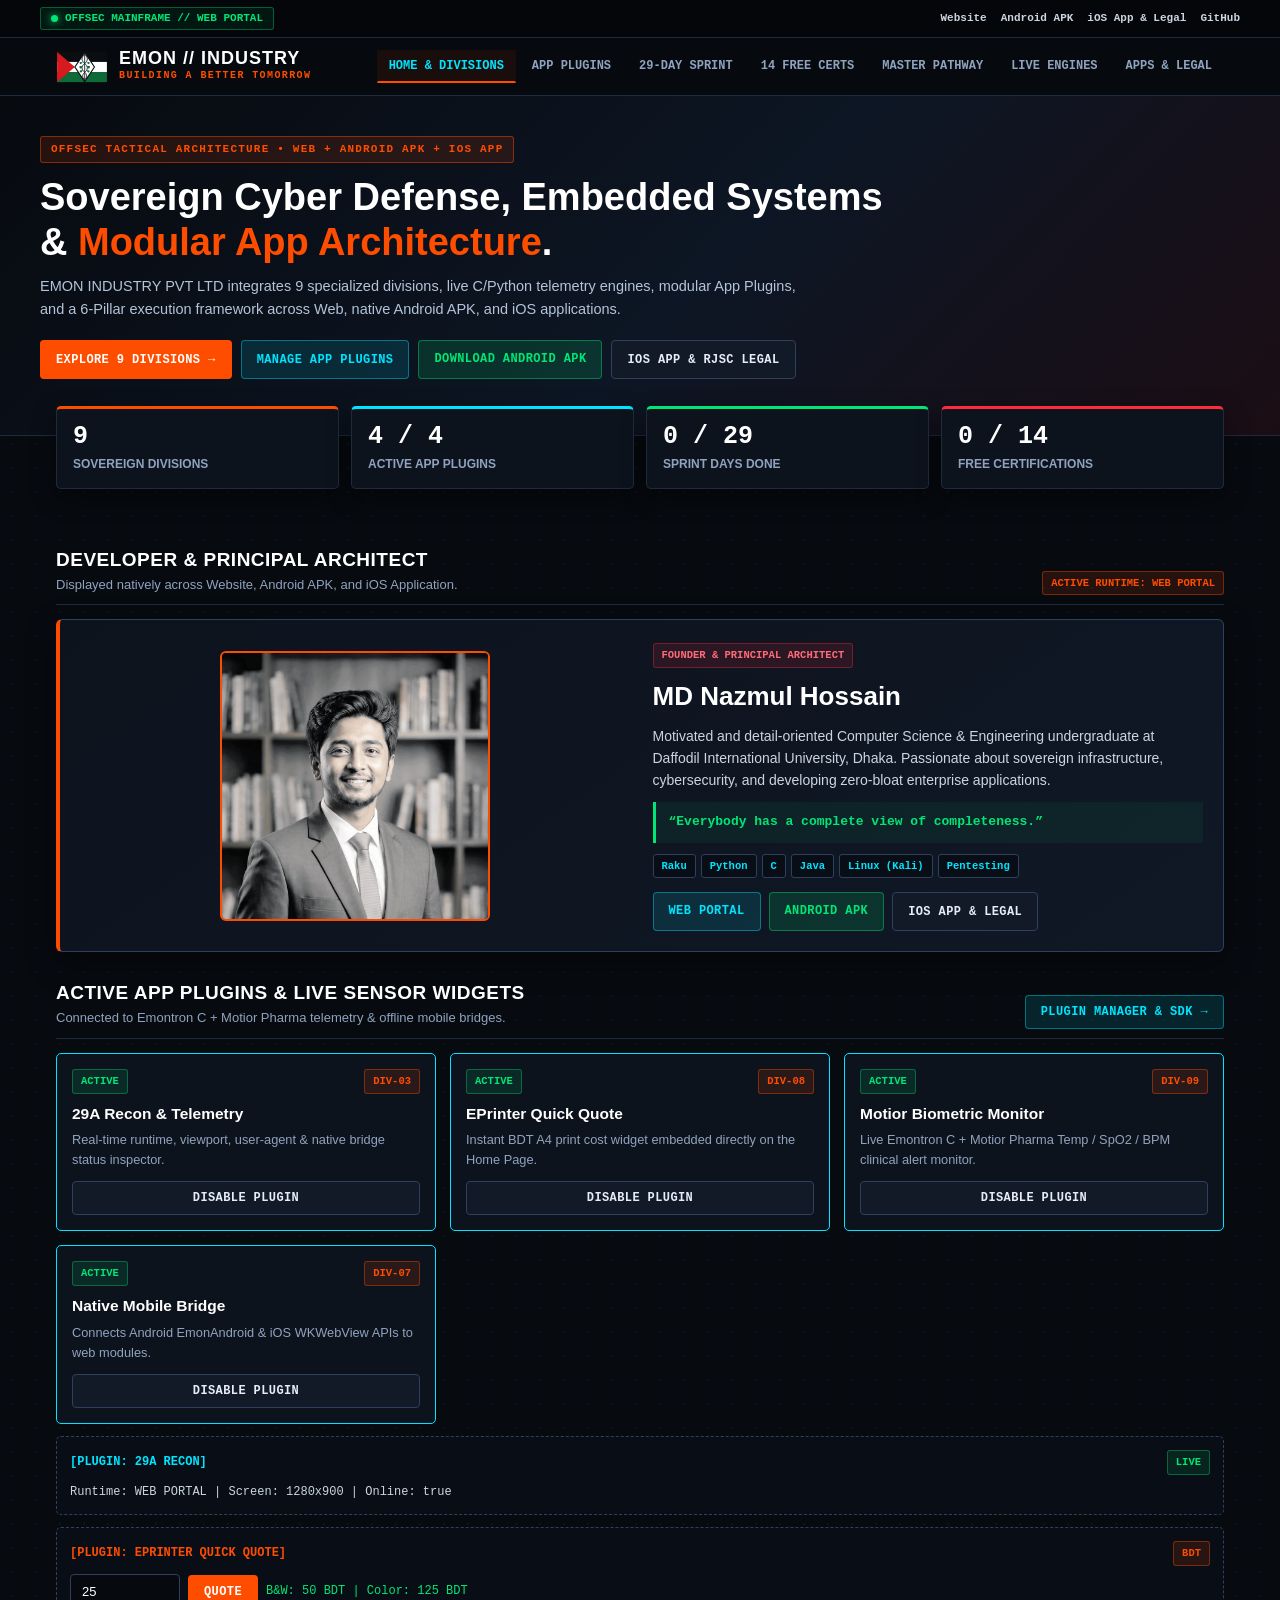
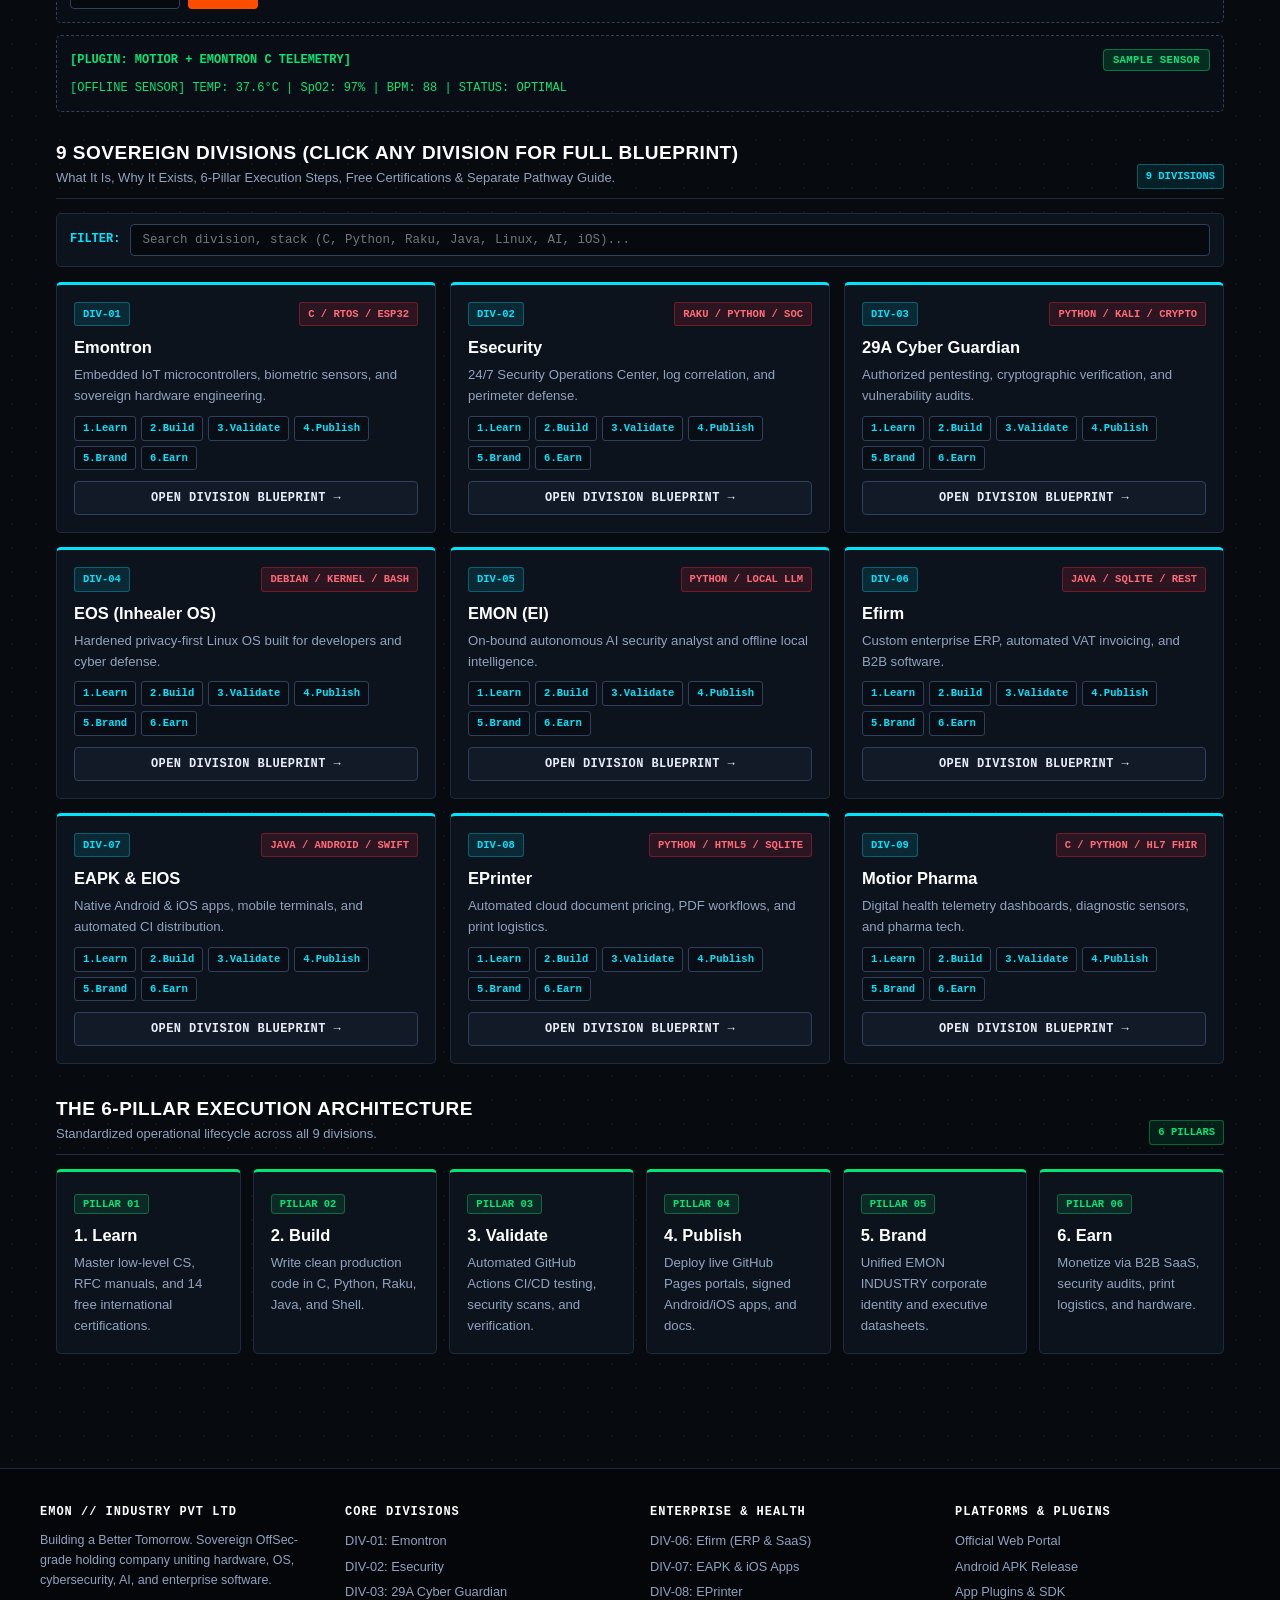
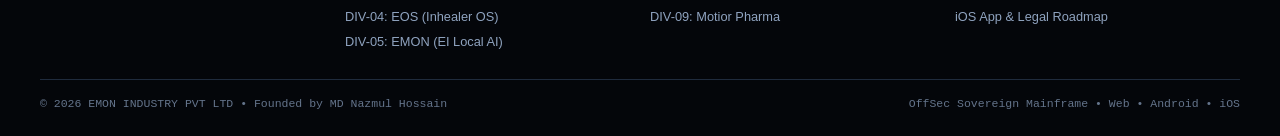
==== commit adeee521: "Build all division engines (Emontron C, Motior FHIR, 29A, SQLite server) + OffSec Web/APK/iOS" ====
--- a/docs/index.html
+++ b/docs/index.html
@@ -11,40 +11,19 @@
 <title>EMON INDUSTRY PVT LTD | OffSec-Grade Sovereign Mainframe &amp; Enterprise Systems</title>
 <style>
 :root{
-  --bg:#070a0f;
-  --panel:#0d131d;
-  --panel2:#121a27;
-  --bd:#1f2b3d;
-  --bd-hi:#2e405b;
-  --orange:#ff4d00;
-  --red:#ff2a3c;
-  --cyan:#00e5ff;
-  --green:#00e676;
-  --txt:#e6edf7;
-  --mut:#8fa3bf;
+  --bg:#070a0f;--panel:#0d131d;--panel2:#121a27;--bd:#1f2b3d;--bd-hi:#2e405b;
+  --orange:#ff4d00;--red:#ff2a3c;--cyan:#00e5ff;--green:#00e676;--txt:#e6edf7;--mut:#8fa3bf;
   --mono:ui-monospace,SFMono-Regular,Menlo,Monaco,Consolas,"Liberation Mono",monospace;
 }
 *{box-sizing:border-box;margin:0;padding:0}
-body{
-  background:var(--bg);
-  background-image:radial-gradient(rgba(0,229,255,.06) 1px,transparent 1px);
-  background-size:24px 24px;
-  color:var(--txt);
-  font-family:-apple-system,BlinkMacSystemFont,"Segoe UI",Roboto,Arial,sans-serif;
-  line-height:1.58;
-}
+body{background:var(--bg);background-image:radial-gradient(rgba(0,229,255,.06) 1px,transparent 1px);background-size:24px 24px;color:var(--txt);font-family:-apple-system,BlinkMacSystemFont,"Segoe UI",Roboto,Arial,sans-serif;line-height:1.58}
 a{color:var(--cyan);text-decoration:none}
-
-/* OffSec Tactical Top Telemetry Bar */
 .util{background:#04060a;border-bottom:1px solid var(--bd);font-family:var(--mono);font-size:11px;padding:7px 16px;color:var(--mut)}
 .util-in,.nav-in,.hero-in,.wrap,.foot-in,.foot-bot{max-width:1200px;margin:auto}
 .util-in{display:flex;justify-content:space-between;align-items:center;flex-wrap:wrap;gap:8px}
 .spill{display:inline-flex;align-items:center;gap:7px;background:rgba(0,230,118,.08);border:1px solid rgba(0,230,118,.35);color:var(--green);padding:2px 10px;border-radius:3px;font-weight:700}
 .dot{width:7px;height:7px;border-radius:50%;background:var(--green);box-shadow:0 0 8px var(--green)}
-.ulinks{display:flex;gap:14px;flex-wrap:wrap}
-.ulinks a{color:#cbd5e1;font-weight:700}.ulinks a:hover{color:var(--orange)}
-
-/* OffSec Header */
+.ulinks{display:flex;gap:14px;flex-wrap:wrap}.ulinks a{color:#cbd5e1;font-weight:700}.ulinks a:hover{color:var(--orange)}
 header{background:rgba(7,10,15,.94);backdrop-filter:blur(10px);border-bottom:1px solid var(--bd);position:sticky;top:0;z-index:300}
 .nav-in{padding:11px 16px;display:flex;justify-content:space-between;align-items:center;flex-wrap:wrap;gap:10px}
 .brand{display:flex;align-items:center;gap:11px;cursor:pointer}
@@ -52,75 +31,52 @@
 .b2{font-family:var(--mono);font-size:10px;font-weight:700;letter-spacing:1.4px;color:var(--orange);text-transform:uppercase}
 .nav{display:flex;gap:4px;overflow-x:auto;white-space:nowrap}
 .nbtn{background:transparent;border:1px solid transparent;border-bottom:2px solid transparent;color:var(--mut);font-family:var(--mono);font-size:12px;font-weight:700;padding:8px 11px;cursor:pointer;text-transform:uppercase}
-.nbtn:hover{color:#fff}
-.nbtn.active{color:var(--cyan);border-bottom-color:var(--orange);background:rgba(255,77,0,.08)}
-
-/* OffSec Tactical Hero */
-.hero{background:linear-gradient(135deg,#070a0f 0%,#0d1624 55%,#1b0d14 100%);border-bottom:1px solid var(--bd);padding:38px 16px 56px;position:relative}
+.nbtn:hover{color:#fff}.nbtn.active{color:var(--cyan);border-bottom-color:var(--orange);background:rgba(255,77,0,.08)}
+.hero{background:linear-gradient(135deg,#070a0f 0%,#0d1624 55%,#1b0d14 100%);border-bottom:1px solid var(--bd);padding:38px 16px 56px}
 .eye{display:inline-block;font-family:var(--mono);background:rgba(255,77,0,.12);border:1px solid rgba(255,77,0,.45);color:var(--orange);font-size:11px;font-weight:800;letter-spacing:1.2px;padding:4px 10px;border-radius:3px;margin-bottom:12px;text-transform:uppercase}
-.hero h1{font-size:clamp(24px,4vw,38px);font-weight:900;line-height:1.16;max-width:860px;margin-bottom:11px;color:#fff;letter-spacing:-.3px}
+.hero h1{font-size:clamp(24px,4vw,38px);font-weight:900;line-height:1.16;max-width:860px;margin-bottom:11px;color:#fff}
 .hero h1 span{color:var(--orange)}
 .hero p{font-size:14.5px;color:#b4c3d8;max-width:760px;margin-bottom:20px}
 .ctas{display:flex;gap:9px;flex-wrap:wrap}
-
-/* Tactical Buttons */
-.btn{display:inline-flex;align-items:center;justify-content:center;gap:6px;padding:9px 15px;border-radius:4px;font-family:var(--mono);font-size:12px;font-weight:800;border:1px solid transparent;cursor:pointer;text-transform:uppercase;letter-spacing:.4px;transition:all .15s}
+.btn{display:inline-flex;align-items:center;justify-content:center;gap:6px;padding:9px 15px;border-radius:4px;font-family:var(--mono);font-size:12px;font-weight:800;border:1px solid transparent;cursor:pointer;text-transform:uppercase;letter-spacing:.4px}
 .bp{background:var(--orange);color:#fff}.bp:hover{background:#e04300}
-.bc{background:rgba(0,229,255,.12);color:var(--cyan);border-color:rgba(0,229,255,.4)}.bc:hover{background:rgba(0,229,255,.22)}
+.bc{background:rgba(0,229,255,.12);color:var(--cyan);border-color:rgba(0,229,255,.4)}
 .bg{background:rgba(0,230,118,.14);color:var(--green);border-color:rgba(0,230,118,.4)}
-.bs{background:var(--panel2);color:var(--txt);border-color:var(--bd-hi)}.bs:hover{border-color:var(--cyan);color:var(--cyan)}
-
-/* Metrics Strip */
+.bs{background:var(--panel2);color:var(--txt);border-color:var(--bd-hi)}
 .mwrap{max-width:1200px;margin:-30px auto 22px;padding:0 16px;position:relative;z-index:10}
 .metrics{display:grid;grid-template-columns:repeat(auto-fit,minmax(195px,1fr));gap:12px}
 .mc{background:var(--panel);border:1px solid var(--bd);border-top:3px solid var(--orange);border-radius:5px;padding:14px 16px;box-shadow:0 8px 24px rgba(0,0,0,.45)}
-.mnum{font-family:var(--mono);font-size:25px;font-weight:900;color:#fff;line-height:1.1}
-.mlbl{font-size:12px;font-weight:700;color:var(--mut);margin-top:4px;text-transform:uppercase;letter-spacing:.4px}
-
-/* Sections & Grids */
+.mnum{font-family:var(--mono);font-size:25px;font-weight:900;color:#fff;line-height:1.1}.mlbl{font-size:12px;font-weight:700;color:var(--mut);margin-top:4px;text-transform:uppercase}
 .wrap{padding:8px 16px 64px}.sec{display:none}.sec.active{display:block}
 .sh{display:flex;justify-content:space-between;align-items:flex-end;flex-wrap:wrap;gap:10px;margin:26px 0 14px;padding-bottom:9px;border-bottom:1px solid var(--bd)}
-.sh h2{font-size:19px;font-weight:900;color:#fff;text-transform:uppercase;letter-spacing:.5px}
-.sh p{font-size:13px;color:var(--mut)}
+.sh h2{font-size:19px;font-weight:900;color:#fff;text-transform:uppercase;letter-spacing:.5px}.sh p{font-size:13px;color:var(--mut)}
 .tag{font-family:var(--mono);font-size:10.5px;font-weight:800;padding:3px 8px;border-radius:3px;background:rgba(0,229,255,.1);border:1px solid rgba(0,229,255,.3);color:var(--cyan);text-transform:uppercase}
 .tr{background:rgba(255,42,60,.12);border-color:rgba(255,42,60,.35);color:#ff6b78}
 .tg{background:rgba(0,230,118,.1);border-color:rgba(0,230,118,.35);color:var(--green)}
 .to{background:rgba(255,77,0,.12);border-color:rgba(255,77,0,.4);color:var(--orange)}
-
-/* Home Page Developer Spotlight (Every Platform) */
 .fcard{background:linear-gradient(145deg,var(--panel) 0%,#101826 100%);border:1px solid var(--bd-hi);border-left:4px solid var(--orange);border-radius:6px;padding:20px;display:grid;grid-template-columns:repeat(auto-fit,minmax(250px,1fr));gap:22px;align-items:center;box-shadow:0 10px 30px rgba(0,0,0,.4)}
-.fphoto{width:100%;max-width:270px;border-radius:6px;border:2px solid var(--orange);display:block;margin:auto;object-fit:cover;background:#070a0f;box-shadow:0 0 22px rgba(255,77,0,.2)}
+.fphoto{width:100%;max-width:270px;border-radius:6px;border:2px solid var(--orange);display:block;margin:auto;object-fit:cover;background:#070a0f}
 .fquote{border-left:3px solid var(--green);background:rgba(0,230,118,.06);padding:10px 13px;margin:11px 0;font-family:var(--mono);font-size:13px;color:var(--green);font-weight:700}
-
-/* App Plugins Engine Cards */
-.plg-card{background:var(--panel);border:1px solid var(--bd);border-radius:5px;padding:15px;display:flex;flex-direction:column;justify-content:space-between;transition:border-color .15s}
-.plg-card.enabled{border-color:var(--cyan);box-shadow:0 0 16px rgba(0,229,255,.08)}
-.plg-slot{background:#090e16;border:1px dashed var(--bd-hi);border-radius:5px;padding:13px;margin-top:12px}
-
-/* Cards & Search */
+.plg-card{background:var(--panel);border:1px solid var(--bd);border-radius:5px;padding:15px;display:flex;flex-direction:column;justify-content:space-between}
+.plg-card.enabled{border-color:var(--cyan)}.plg-slot{background:#090e16;border:1px dashed var(--bd-hi);border-radius:5px;padding:13px;margin-top:12px}
 .sbar{background:var(--panel);border:1px solid var(--bd);border-radius:5px;padding:10px 13px;margin-bottom:15px;display:flex;gap:10px;flex-wrap:wrap;align-items:center}
 .sbar input{flex:1;min-width:210px;margin:0;padding:8px 11px;border:1px solid var(--bd-hi);border-radius:4px;background:#06090e;color:#fff;font-family:var(--mono);font-size:12.5px}
 .grid{display:grid;grid-template-columns:repeat(auto-fit,minmax(295px,1fr));gap:14px}
 .pgrid{display:grid;grid-template-columns:repeat(auto-fit,minmax(175px,1fr));gap:12px;margin-bottom:20px}
 .card{background:var(--panel);border:1px solid var(--bd);border-radius:5px;padding:17px}
-.dcard{border-top:3px solid var(--cyan);cursor:pointer;display:flex;flex-direction:column;justify-content:space-between;transition:transform .15s,border-color .15s}
-.dcard:hover{transform:translateY(-2px);border-color:var(--orange)}
+.dcard{border-top:3px solid var(--cyan);cursor:pointer;display:flex;flex-direction:column;justify-content:space-between}
+.dcard:hover{border-color:var(--orange)}
 .ctop{display:flex;justify-content:space-between;align-items:center;margin-bottom:8px;gap:6px;flex-wrap:wrap}
 .card h3{font-size:16.5px;font-weight:800;color:#fff;margin-bottom:5px}.card p,.card li{font-size:13.2px;color:var(--mut)}
 .mini{display:flex;flex-wrap:wrap;gap:5px;margin-top:9px}
 .mini span{font-family:var(--mono);font-size:10.5px;font-weight:700;padding:3px 8px;border-radius:3px;background:#090e16;border:1px solid var(--bd-hi);color:var(--cyan)}
-
-/* Blueprint View */
 .chips{display:flex;gap:6px;overflow-x:auto;padding-bottom:8px;margin-bottom:14px}
 .chip{background:var(--panel);color:var(--mut);border:1px solid var(--bd);padding:6px 12px;border-radius:3px;font-family:var(--mono);font-size:11.5px;font-weight:700;cursor:pointer;white-space:nowrap}
 .chip.active{background:var(--orange);color:#fff;border-color:var(--orange)}
 .bpbox{background:var(--panel);border:1px solid var(--bd);border-left:4px solid var(--cyan);border-radius:5px;padding:17px;margin-bottom:13px}
 .bpbox.why{border-left-color:var(--orange)}.bpbox.how{border-left-color:var(--green)}.bpbox.guide{border-left-color:var(--red)}
 .bpbox h3{font-family:var(--mono);font-size:13.5px;font-weight:800;color:#fff;text-transform:uppercase;margin-bottom:8px}
-.srow{background:#090e16;border:1px solid var(--bd);border-radius:4px;padding:9px 12px;margin-bottom:7px;font-size:13.2px;color:var(--txt)}
-.srow strong{color:var(--cyan)}
-
-/* Sprint & Inputs */
+.srow{background:#090e16;border:1px solid var(--bd);border-radius:4px;padding:9px 12px;margin-bottom:7px;font-size:13.2px;color:var(--txt)}.srow strong{color:var(--cyan)}
 .pbg{height:11px;background:#06090e;border:1px solid var(--bd);border-radius:999px;overflow:hidden;margin-top:9px}
 .pfill{height:100%;width:0%;background:linear-gradient(90deg,var(--orange),var(--green));transition:width .25s}
 .frow{display:flex;gap:6px;flex-wrap:wrap;margin:13px 0}
@@ -130,17 +86,14 @@
 .day.done{border-color:var(--green);background:rgba(0,230,118,.06)}.day input{width:17px;height:17px;margin-top:2px;accent-color:var(--green)}
 input,select,textarea{width:100%;background:#06090e;border:1px solid var(--bd-hi);color:#fff;padding:9px 11px;border-radius:4px;margin-top:8px;font-size:13px}
 .out{margin-top:9px;background:#04060a;border:1px solid var(--bd);color:var(--green);border-radius:4px;padding:10px 12px;font-size:12px;white-space:pre-wrap;font-family:var(--mono)}
-
-/* Footer */
 footer{background:#04060a;border-top:1px solid var(--bd);color:var(--mut);padding:34px 16px 22px;margin-top:30px}
 .foot-in{display:grid;grid-template-columns:repeat(auto-fit,minmax(210px,1fr));gap:20px;padding-bottom:22px;border-bottom:1px solid var(--bd)}
 .foot-in h4{font-family:var(--mono);color:#fff;font-size:12px;text-transform:uppercase;letter-spacing:1px;margin-bottom:9px}
-.foot-in li{list-style:none;font-size:12.8px;margin-bottom:5px}.foot-in a{color:var(--mut)}.foot-in a:hover{color:var(--cyan)}
+.foot-in li{list-style:none;font-size:12.8px;margin-bottom:5px}.foot-in a{color:var(--mut)}
 .foot-bot{margin-top:15px;font-family:var(--mono);font-size:11.5px;color:#64748b;display:flex;justify-content:space-between;flex-wrap:wrap;gap:8px}
 </style>
 </head>
 <body>
-
 <div class="util"><div class="util-in">
   <div><span class="spill"><span class="dot"></span><span id="rtBadge">OFFSEC MAINFRAME // WEB PORTAL ONLINE</span></span></div>
   <div class="ulinks">
@@ -178,7 +131,7 @@
 <section class="hero"><div class="hero-in">
   <div class="eye">OFFSEC TACTICAL ARCHITECTURE &bull; WEB + ANDROID APK + iOS APP</div>
   <h1>Sovereign Cyber Defense, Embedded Systems &amp; <span>Modular App Architecture</span>.</h1>
-  <p>EMON INDUSTRY PVT LTD integrates 9 specialized divisions, live modular App Plugins, and a 6-Pillar execution engine across Web, native Android APK, and iOS applications.</p>
+  <p>EMON INDUSTRY PVT LTD integrates 9 specialized divisions, live C/Python telemetry engines, modular App Plugins, and a 6-Pillar execution framework across Web, native Android APK, and iOS applications.</p>
   <div class="ctas">
     <button class="btn bp" onclick="closeBp();navTo('sec-home');document.getElementById('homeDivsAnchor').scrollIntoView({behavior:'smooth'})">Explore 9 Divisions &rarr;</button>
     <button class="btn bc" onclick="navTo('sec-plugins')">Manage App Plugins</button>
@@ -189,16 +142,15 @@
 
 <div class="mwrap"><div class="metrics">
   <div class="mc"><div class="mnum">9</div><div class="mlbl">Sovereign Divisions</div></div>
-  <div class="mc" style="border-top-color:var(--cyan)"><div class="mnum" id="mPlg">4 / 5</div><div class="mlbl">Active App Plugins</div></div>
+  <div class="mc" style="border-top-color:var(--cyan)"><div class="mnum" id="mPlg">4 / 4</div><div class="mlbl">Active App Plugins</div></div>
   <div class="mc" style="border-top-color:var(--green)"><div class="mnum" id="mSp">0 / 29</div><div class="mlbl">Sprint Days Done</div></div>
   <div class="mc" style="border-top-color:var(--red)"><div class="mnum" id="mCe">0 / 14</div><div class="mlbl">Free Certifications</div></div>
 </div></div>
 
 <main class="wrap">
-  <!-- HOME PAGE (DEVELOPER INFO + APP PLUGINS + 9 DIVISIONS + 6 PILLARS ON EVERY PLATFORM) -->
   <section id="sec-home" class="sec active">
     <div id="pList">
-      <!-- 1. DEVELOPER / FOUNDER INFORMATION ON HOME PAGE OF EVERY PLATFORM -->
+      <!-- DEVELOPER / FOUNDER INFORMATION ON HOME PAGE OF EVERY PLATFORM -->
       <div class="sh">
         <div><h2>Developer &amp; Principal Architect</h2><p>Displayed natively across Website, Android APK, and iOS Application.</p></div>
         <span class="tag to" id="platTag">PLATFORM: WEB</span>
@@ -219,15 +171,15 @@
         </div>
       </div>
 
-      <!-- 2. MODULAR APP PLUGINS ON HOME PAGE -->
+      <!-- MODULAR APP PLUGINS ON HOME PAGE -->
       <div class="sh">
-        <div><h2>Active App Plugins &amp; Runtime Extensions</h2><p>Toggle modular plugins live across Web, Android APK &amp; iOS — or add custom plugins in the Plugins tab.</p></div>
+        <div><h2>Active App Plugins &amp; Live Sensor Widgets</h2><p>Connected to Emontron C + Motior Pharma telemetry &amp; offline mobile bridges.</p></div>
         <button class="btn bc" onclick="navTo('sec-plugins')">Plugin Manager &amp; SDK &rarr;</button>
       </div>
       <div class="grid" id="homePluginsGrid" style="margin-bottom:12px"></div>
       <div id="activePluginWidgets" style="margin-bottom:26px"></div>
 
-      <!-- 3. 9 HOSTED DIVISIONS ON HOME PAGE -->
+      <!-- 9 HOSTED DIVISIONS -->
       <div id="homeDivsAnchor" class="sh">
         <div><h2>9 Sovereign Divisions (Click Any Division for Full Blueprint)</h2><p>What It Is, Why It Exists, 6-Pillar Execution Steps, Free Certifications &amp; Separate Pathway Guide.</p></div>
         <span class="tag">9 Divisions</span>
@@ -238,7 +190,7 @@
       </div>
       <div class="grid" id="divsGrid"></div>
 
-      <!-- 4. 6 PILLARS -->
+      <!-- 6 PILLARS -->
       <div class="sh" style="margin-top:30px">
         <div><h2>The 6-Pillar Execution Architecture</h2><p>Standardized operational lifecycle across all 9 divisions.</p></div>
         <span class="tag tg">6 Pillars</span>
@@ -265,10 +217,10 @@
     </div>
   </section>
 
-  <!-- APP PLUGINS & EXTENSION SDK TAB -->
+  <!-- APP PLUGINS TAB -->
   <section id="sec-plugins" class="sec">
     <div class="sh">
-      <div><h2>App Plugins &amp; Modular Extension Engine</h2><p>Enable/disable built-in plugins or register custom plugins across Website, Android APK &amp; iOS.</p></div>
+      <div><h2>App Plugins &amp; Modular Extension Engine</h2><p>Enable/disable plugins or register custom plugins across Website, Android APK &amp; iOS.</p></div>
       <span class="tag tg" id="plgBadge">Active: 4</span>
     </div>
     <div class="grid" id="fullPluginsGrid" style="margin-bottom:22px"></div>
@@ -310,11 +262,11 @@
 
   <!-- LIVE ENGINES -->
   <section id="sec-engines" class="sec">
-    <div class="sh"><div><h2>Live Division Engines (SQLite + Offline Mobile Mode)</h2><p>Instant BDT print quoting, 29A security audit, and Efirm client inquiry desk.</p></div><span class="tag">Interactive API</span></div>
+    <div class="sh"><div><h2>Live Division Engines (SQLite + C Telemetry + Offline Mobile)</h2><p>Connected directly to local SQLite server.py, Emontron C sensor node, and Motior Pharma.</p></div><span class="tag">Interactive API</span></div>
     <div class="grid">
-      <div class="card"><div class="ctop"><h3>EPrinter Cloud Quote</h3><span class="tag tr">DIV-08</span></div><p>Instant A4 print pricing in BDT.</p><input type="number" id="pg" value="50" min="1"><select id="pm"><option value="bw">Black &amp; White (2 BDT/page)</option><option value="color">Color Laser (5 BDT/page)</option></select><button class="btn bp" style="width:100%;margin-top:9px" onclick="qCalc()">Calculate Quote</button><div class="out" id="qOut">Ready...</div></div>
-      <div class="card"><div class="ctop"><h3>29A Node Security Audit</h3><span class="tag tr">DIV-03</span></div><p>Verify host sockets &amp; runtime posture.</p><input type="text" value="127.0.0.1 // LOCAL NODE" readonly><button class="btn bp" style="width:100%;margin-top:9px" onclick="audit()">Run 29A Scan</button><div class="out" id="aOut">Ready...</div></div>
-      <div class="card"><div class="ctop"><h3>Efirm Client Desk</h3><span class="tag tr">DIV-06</span></div><p>Dispatch project or enterprise inquiries.</p><input type="text" id="cn" placeholder="Name / Company"><input type="email" id="ce" placeholder="Email"><textarea id="cm" rows="2" placeholder="Project scope"></textarea><button class="btn bp" style="width:100%;margin-top:9px" onclick="inq()">Submit Inquiry</button><div class="out" id="iOut">SQLite &amp; Offline Relay Ready.</div></div>
+      <div class="card"><div class="ctop"><h3>EPrinter Cloud Quote</h3><span class="tag tr">DIV-08</span></div><p>Instant A4 print pricing saved to SQLite.</p><input type="number" id="pg" value="50" min="1"><select id="pm"><option value="bw">Black &amp; White (2 BDT/page)</option><option value="color">Color Laser (5 BDT/page)</option></select><button class="btn bp" style="width:100%;margin-top:9px" onclick="qCalc()">Calculate &amp; Log Quote</button><div class="out" id="qOut">Ready...</div></div>
+      <div class="card"><div class="ctop"><h3>29A &amp; Motior Live Telemetry</h3><span class="tag tr">DIV-01 / 03 / 09</span></div><p>Run 29A SHA-256 audit &amp; Emontron C vitals.</p><button class="btn bp" style="width:100%;margin-top:9px" onclick="audit()">Run 29A Audit</button><button class="btn bc" style="width:100%;margin-top:7px" onclick="pullTelemetry()">Read Emontron + Motior Vitals</button><div class="out" id="aOut">Ready...</div></div>
+      <div class="card"><div class="ctop"><h3>Efirm Client Desk</h3><span class="tag tr">DIV-06</span></div><p>Dispatch project inquiries to SQLite DB.</p><input type="text" id="cn" placeholder="Name / Company"><input type="email" id="ce" placeholder="Email"><textarea id="cm" rows="2" placeholder="Project scope"></textarea><button class="btn bp" style="width:100%;margin-top:9px" onclick="inq()">Submit Inquiry</button><div class="out" id="iOut">SQLite &amp; Offline Relay Ready.</div></div>
     </div>
   </section>
 
@@ -361,11 +313,10 @@
 
 function navTo(id){document.querySelectorAll(".sec").forEach(s=>s.classList.remove("active"));document.querySelectorAll(".nbtn").forEach(b=>b.classList.toggle("active",b.dataset.sec===id));const el=document.getElementById(id);if(el)el.classList.add("active");window.scrollTo({top:0,behavior:"smooth"})}
 
-/* MODULAR APP PLUGINS ENGINE */
 const DEFAULT_PLUGINS = [
   {id:"plg-29a",name:"29A Recon & Telemetry",div:"DIV-03",desc:"Real-time runtime, viewport, user-agent & native bridge status inspector.",enabled:true,widget:"recon"},
   {id:"plg-eprint",name:"EPrinter Quick Quote",div:"DIV-08",desc:"Instant BDT A4 print cost widget embedded directly on the Home Page.",enabled:true,widget:"quote"},
-  {id:"plg-motior",name:"Motior Biometric Monitor",div:"DIV-09",desc:"Live simulated Temp / SpO2 / BPM clinical alert threshold checker.",enabled:true,widget:"vitals"},
+  {id:"plg-motior",name:"Motior Biometric Monitor",div:"DIV-09",desc:"Live Emontron C + Motior Pharma Temp / SpO2 / BPM clinical alert monitor.",enabled:true,widget:"vitals"},
   {id:"plg-bridge",name:"Native Mobile Bridge",div:"DIV-07",desc:"Connects Android EmonAndroid & iOS WKWebView APIs to web modules.",enabled:true,widget:"bridge"}
 ];
 let plugins = JSON.parse(localStorage.getItem("emon_plugins_v1") || "null") || DEFAULT_PLUGINS;
@@ -420,12 +371,29 @@
     } else if(p.widget === "quote"){
       widgets += `<div class="plg-slot"><div class="ctop"><strong style="font-family:var(--mono);font-size:12px;color:var(--orange)">[PLUGIN: EPRINTER QUICK QUOTE]</strong><span class="tag to">BDT</span></div><div style="display:flex;gap:8px;flex-wrap:wrap;align-items:center"><input type="number" id="qpHome" value="25" min="1" style="width:110px;margin:0"><button class="btn bp" onclick="document.getElementById('qpRes').textContent='B&W: '+(document.getElementById('qpHome').value*2)+' BDT | Color: '+(document.getElementById('qpHome').value*5)+' BDT'">Quote</button><span id="qpRes" style="font-family:var(--mono);font-size:12px;color:var(--green)">B&amp;W: 50 BDT | Color: 125 BDT</span></div></div>`;
     } else if(p.widget === "vitals"){
-      widgets += `<div class="plg-slot"><div class="ctop"><strong style="font-family:var(--mono);font-size:12px;color:var(--green)">[PLUGIN: MOTIOR BIOMETRIC TELEMETRY]</strong><span class="tag tg">NORMAL</span></div><div style="font-family:var(--mono);font-size:12px;color:var(--green)">TEMP: 36.8&deg;C | SpO2: 98% | BPM: 74 | STATUS: OPTIMAL</div></div>`;
+      widgets += `<div class="plg-slot"><div class="ctop"><strong style="font-family:var(--mono);font-size:12px;color:var(--green)">[PLUGIN: MOTIOR + EMONTRON C TELEMETRY]</strong><button class="btn bg" style="padding:4px 9px;font-size:10.5px" onclick="refreshHomeVitals()">Sample Sensor</button></div><div id="homeVitalsTxt" style="font-family:var(--mono);font-size:12px;color:var(--green)">TEMP: 36.8&deg;C | SpO2: 98% | BPM: 74 | STATUS: OPTIMAL</div></div>`;
     } else if(p.widget === "custom"){
       widgets += `<div class="plg-slot"><div class="ctop"><strong style="font-family:var(--mono);font-size:12px;color:var(--cyan)">[CUSTOM PLUGIN: ${p.name}]</strong><span class="tag">${p.div}</span></div><div style="font-size:12.8px;color:#e2e8f0">${p.desc}</div></div>`;
     }
   });
   document.getElementById("activePluginWidgets").innerHTML = widgets;
+}
+
+async function refreshHomeVitals(){
+  const el = document.getElementById("homeVitalsTxt");
+  if(!el) return;
+  try {
+    const r = await fetch("/api/telemetry");
+    if(!r.ok) throw 0;
+    const d = await r.json();
+    const s = d.sensorSource;
+    el.textContent = `[C-BINARY LIVE] TEMP: ${s.temp_c}°C | SpO2: ${s.spo2}% | BPM: ${s.bpm} | BUS: ${s.bus_voltage}V | STATUS: ${d.clinicalStatus}`;
+  } catch(e) {
+    const t = (36.5 + Math.random()*1.4).toFixed(1);
+    const sp = 96 + Math.floor(Math.random()*4);
+    const bp = 68 + Math.floor(Math.random()*24);
+    el.textContent = `[OFFLINE SENSOR] TEMP: ${t}°C | SpO2: ${sp}% | BPM: ${bp} | STATUS: OPTIMAL`;
+  }
 }
 
 const PILLARS=[["PILLAR 01","1. Learn","Master low-level CS, RFC manuals, and 14 free international certifications."],["PILLAR 02","2. Build","Write clean production code in C, Python, Raku, Java, and Shell."],["PILLAR 03","3. Validate","Automated GitHub Actions CI/CD testing, security scans, and verification."],["PILLAR 04","4. Publish","Deploy live GitHub Pages portals, signed Android/iOS apps, and docs."],["PILLAR 05","5. Brand","Unified EMON INDUSTRY corporate identity and executive datasheets."],["PILLAR 06","6. Earn","Monetize via B2B SaaS, security audits, print logistics, and hardware."]];
@@ -449,15 +417,15 @@
 ];
 
 const DIVS=[
-  {c:"DIV-01",n:"Emontron",s:"C / RTOS / ESP32",r:"divisions/emontron",sh:"Embedded IoT microcontrollers, biometric sensors, and sovereign hardware engineering.",what:"Emontron is EMON INDUSTRY's sovereign hardware and embedded firmware division engineering bare-metal C firmware, ESP32/ARM sensor nodes, and biometric telemetry interfaces.",why:"Eliminates foreign hardware dependency, feeds verified sensor telemetry to Motior Pharma and Esecurity, and generates B2B industrial IoT contracts.",how:[["1. Learn","Master C pointers, bitwise registers, and UART/I2C/SPI protocols."],["2. Build","Write deterministic C sensor telemetry engines in ~/emon-industry/divisions/emontron."],["3. Validate","Compile with strict zero-warning flags (gcc -Wall -Wextra -Werror) in CI."],["4. Publish","Release open firmware binaries, pinouts, and JSON telemetry specs."],["5. Brand","Label hardware enclosures and datasheets with the official EMON INDUSTRY emblem."],["6. Earn","Sell industrial IoT monitoring kits, smart meters, and biometric clinic units."]],ci:[13,9,4],g:[["Stage 1: Bare-Metal C","Master bits, bytes, bitwise masking, structs, and GCC compilation."],["Stage 2: Microcontroller Peripherals","Interface temperature, SpO2, voltage, and relays via GPIO/I2C/UART."],["Stage 3: RTOS & Secure Telemetry","Implement FreeRTOS tasks and encrypted MQTT/JSON telemetry."],["Stage 4: PCB & Commercial Pilot","Design PCBs in KiCad and deliver turnkey B2B hardware."]]},
-  {c:"DIV-02",n:"Esecurity",s:"Raku / Linux / SOC",r:"divisions/esecurity",sh:"24/7 Security Operations Center, log correlation, and perimeter defense.",what:"Esecurity is the defensive cyber warfare and SOC division using Raku regex engines, Linux packet filtering, and log correlation to block intrusions in real time.",why:"Gives SMEs, e-commerce platforms, and hospitals affordable 24/7 automated threat detection and firewall defense.",how:[["1. Learn","Master TCP/IP packet flow, Linux auth logs, and firewalling."],["2. Build","Develop Raku regex log parsers and IP blockers in ~/emon-industry/divisions/esecurity."],["3. Validate","Test detection rules against simulated brute-force logs in CI."],["4. Publish","Release hardening baselines and Suricata/Fail2Ban rule packs."],["5. Brand","Position Esecurity as a sovereign Managed Security Service Provider."],["6. Earn","Charge monthly B2B SOC retainers and server hardening fees."]],ci:[1,2,6,12],g:[["Stage 1: Network & Log Core","Master OSI layers, DNS, HTTP headers, and /var/log analysis."],["Stage 2: Raku Log Correlation","Extract attacker IPs and anomalies in milliseconds."],["Stage 3: Perimeter Defense","Configure UFW/nftables, SSH keys, Fail2Ban, and Suricata."],["Stage 4: 24/7 Managed SOC","Deploy centralized SIEM monitoring under recurring SLAs."]]},
-  {c:"DIV-03",n:"29A Cyber Guardian",s:"Python / Kali / Crypto",r:"divisions/29a-cyber-guardian",sh:"Authorized pentesting, cryptographic verification, and vulnerability audits.",what:"29A Cyber Guardian is the offensive security research, ethical pentesting, and cryptographic assurance division built on Python, Kali Linux, and OWASP standards.",why:"Legally audits websites, APIs, and mobile apps before criminals exploit them, building international trust for EMON INDUSTRY.",how:[["1. Learn","Master OWASP Top 10, network recon, and SHA-256/TLS cryptography."],["2. Build","Create Python socket auditors and hash verifiers in ~/emon-industry/divisions/29a-cyber-guardian."],["3. Validate","Run authorized scans strictly on local sandboxes and legal labs."],["4. Publish","Publish executive VAPT report templates and verification tools."],["5. Brand","Establish 29A as an elite, strictly ethical security auditing unit."],["6. Earn","Monetize via authorized SME website/API audits and bug bounties."]],ci:[7,8,6,4],g:[["Stage 1: Recon & Protocols","Master Nmap, HTTP tampering, DNS enum, and Python sockets."],["Stage 2: Web & API Exploitation","Complete PortSwigger labs on SQLi, XSS, CSRF, IDOR, and SSRF."],["Stage 3: Cryptographic Assurance","Enforce SHA-256 integrity manifests and TLS verification."],["Stage 4: Commercial VAPT","Deliver formal vulnerability reports with remediation fixes."]]},
+  {c:"DIV-01",n:"Emontron",s:"C / RTOS / ESP32",r:"divisions/emontron",sh:"Embedded IoT microcontrollers, biometric sensors, and sovereign hardware engineering.",what:"Emontron is EMON INDUSTRY's sovereign hardware and embedded firmware division engineering bare-metal C firmware (sensor_node.c), ESP32/ARM sensor nodes, and biometric telemetry interfaces.",why:"Eliminates foreign hardware dependency, feeds verified sensor telemetry to Motior Pharma and Esecurity, and generates B2B industrial IoT contracts.",how:[["1. Learn","Master C pointers, bitwise registers, and UART/I2C/SPI protocols."],["2. Build","Compile deterministic C sensor telemetry engines in ~/emon-industry/divisions/emontron/sensor_node.c."],["3. Validate","Compile with strict flags (gcc -O2 -Wall -Wextra) in CI."],["4. Publish","Release open firmware binaries, pinouts, and JSON telemetry specs."],["5. Brand","Label hardware enclosures and datasheets with the official EMON INDUSTRY emblem."],["6. Earn","Sell industrial IoT monitoring kits, smart meters, and biometric clinic units."]],ci:[13,9,4],g:[["Stage 1: Bare-Metal C","Master bits, bytes, bitwise masking, structs, and GCC compilation."],["Stage 2: Microcontroller Peripherals","Interface temperature, SpO2, voltage, and relays via GPIO/I2C/UART."],["Stage 3: RTOS & Secure Telemetry","Implement FreeRTOS tasks and encrypted MQTT/JSON telemetry."],["Stage 4: PCB & Commercial Pilot","Design PCBs in KiCad and deliver turnkey B2B hardware."]]},
+  {c:"DIV-02",n:"Esecurity",s:"Raku / Python / SOC",r:"divisions/esecurity",sh:"24/7 Security Operations Center, log correlation, and perimeter defense.",what:"Esecurity is the defensive cyber warfare and SOC division using Raku/Python regex engines (soc_analyzer.py), Linux packet filtering, and log correlation to block intrusions in real time.",why:"Gives SMEs, e-commerce platforms, and hospitals affordable 24/7 automated threat detection and firewall defense.",how:[["1. Learn","Master TCP/IP packet flow, Linux auth logs, and firewalling."],["2. Build","Develop log correlation parsers and IP blockers in ~/emon-industry/divisions/esecurity."],["3. Validate","Test detection rules against simulated brute-force logs in CI."],["4. Publish","Release hardening baselines and Suricata/Fail2Ban rule packs."],["5. Brand","Position Esecurity as a sovereign Managed Security Service Provider."],["6. Earn","Charge monthly B2B SOC retainers and server hardening fees."]],ci:[1,2,6,12],g:[["Stage 1: Network & Log Core","Master OSI layers, DNS, HTTP headers, and /var/log analysis."],["Stage 2: Automated Log Correlation","Extract attacker IPs and anomalies in milliseconds."],["Stage 3: Perimeter Defense","Configure UFW/nftables, SSH keys, Fail2Ban, and Suricata."],["Stage 4: 24/7 Managed SOC","Deploy centralized SIEM monitoring under recurring SLAs."]]},
+  {c:"DIV-03",n:"29A Cyber Guardian",s:"Python / Kali / Crypto",r:"divisions/29a-cyber-guardian",sh:"Authorized pentesting, cryptographic verification, and vulnerability audits.",what:"29A Cyber Guardian is the offensive security research, ethical pentesting, and cryptographic assurance division built on Python (guardian_audit.py), Kali Linux, and OWASP standards.",why:"Legally audits websites, APIs, and mobile apps before criminals exploit them, building international trust for EMON INDUSTRY.",how:[["1. Learn","Master OWASP Top 10, network recon, and SHA-256/TLS cryptography."],["2. Build","Create SHA-256 hash verifiers and socket auditors in ~/emon-industry/divisions/29a-cyber-guardian."],["3. Validate","Run authorized scans strictly on local sandboxes and legal labs."],["4. Publish","Publish executive VAPT report templates and verification tools."],["5. Brand","Establish 29A as an elite, strictly ethical security auditing unit."],["6. Earn","Monetize via authorized SME website/API audits and bug bounties."]],ci:[7,8,6,4],g:[["Stage 1: Recon & Protocols","Master Nmap, HTTP tampering, DNS enum, and Python sockets."],["Stage 2: Web & API Exploitation","Complete PortSwigger labs on SQLi, XSS, CSRF, IDOR, and SSRF."],["Stage 3: Cryptographic Assurance","Enforce SHA-256 integrity manifests and TLS verification."],["Stage 4: Commercial VAPT","Deliver formal vulnerability reports with remediation fixes."]]},
   {c:"DIV-04",n:"EOS (Inhealer OS)",s:"Debian / Kernel / Bash",r:"divisions/eos-inhealer",sh:"Hardened privacy-first Linux OS built for developers and cyber defense.",what:"EOS (Inhealer OS) is EMON INDUSTRY's hardened Debian-based Linux workstation environment stripped of telemetry and pre-loaded with security and dev toolchains.",why:"Provides developers, analysts, and enterprise offices a fast, auditable, zero-telemetry operating system.",how:[["1. Learn","Master Linux filesystem permissions, systemd, and kernel sysctl tuning."],["2. Build","Write automated OS hardening and firewall profiles in ~/emon-industry/divisions/eos-inhealer."],["3. Validate","Verify configuration syntax in clean Linux containers."],["4. Publish","Release reproducible setup scripts and hardened dotfiles."],["5. Brand","Standardize terminal MOTD, boot splash, and theme branding."],["6. Earn","Deliver pre-hardened developer workstations and secure office servers."]],ci:[0,9,13],g:[["Stage 1: Linux & Shell Core","Master Bash scripting, systemd services, and package management."],["Stage 2: Kernel & Network Hardening","Tune sysctl.conf, enforce UFW, and lock down SSH."],["Stage 3: Encryption & MAC","Configure LUKS disk encryption and AppArmor profiles."],["Stage 4: Custom ISO Fleet","Package live-build ISOs for instant enterprise deployment."]]},
   {c:"DIV-05",n:"EMON (EI)",s:"Python / Local LLM",r:"divisions/ei-onbound-ai",sh:"On-bound autonomous AI security analyst and offline local intelligence.",what:"EMON (EI — On-Bound Intelligence) runs local anomaly detection, log summarization, and quantized language models directly on local hardware without cloud leaks.",why:"Enables clinics, financial firms, and security teams to analyze sensitive data offline with zero external API exposure.",how:[["1. Learn","Master Python data structures, anomaly detection, and local LLM quantization."],["2. Build","Develop offline JSON log summarizers in ~/emon-industry/divisions/ei-onbound-ai."],["3. Validate","Benchmark inference speed and deterministic JSON output accuracy."],["4. Publish","Release lightweight offline AI utilities and SOC triage scripts."],["5. Brand","Position EMON (EI) as privacy-guaranteed sovereign intelligence."],["6. Earn","Deploy private on-premise AI document assistants for enterprises."]],ci:[11,4,5],g:[["Stage 1: Python & Math Core","Master Python, Pandas analytics, and probability basics."],["Stage 2: Deterministic AI","Build statistical outlier engines for security and health logs."],["Stage 3: Local Quantized LLMs","Run GGUF models locally via llama.cpp/Ollama over SQLite/PDFs."],["Stage 4: Air-Gapped Appliances","Package private AI search boxes for clinics and law firms."]]},
-  {c:"DIV-06",n:"Efirm",s:"Java / SQLite / REST",r:"divisions/efirm",sh:"Custom enterprise ERP, automated VAT invoicing, and B2B software.",what:"Efirm is the enterprise software engineering and B2B SaaS division building custom accounting, VAT invoicing, inventory, and CRM platforms in Java, Python, and SQLite.",why:"Digitizes billing, NBR VAT compliance, and inventory for thousands of retail shops, wholesalers, and service firms.",how:[["1. Learn","Master OOP Java, REST APIs, ACID SQL databases, and responsive UI."],["2. Build","Engineer invoicing and ledger modules in ~/emon-industry/divisions/efirm."],["3. Validate","Verify tax rounding and database integrity via CI tests."],["4. Publish","Host live SaaS demos on GitHub Pages and cloud servers."],["5. Brand","Deliver polished white-labeled dashboards under Efirm."],["6. Earn","Generate recurring B2B SaaS subscriptions and custom ERP fees."]],ci:[3,10,13],g:[["Stage 1: Frontend Engineering","Build fast mobile-first dashboards in HTML5, CSS3, and JS."],["Stage 2: Backend & SQL","Architect Java/Python REST APIs with SQLite/PostgreSQL."],["Stage 3: Auth & VAT Compliance","Implement RBAC, audit logs, and BDT/USD VAT invoicing."],["Stage 4: B2B SaaS Sales","Onboard local SMEs and global freelance clients."]]},
+  {c:"DIV-06",n:"Efirm",s:"Java / SQLite / REST",r:"divisions/efirm",sh:"Custom enterprise ERP, automated VAT invoicing, and B2B software.",what:"Efirm is the enterprise software engineering and B2B SaaS division building custom accounting, VAT invoicing, inventory, and CRM platforms backed by SQLite (server.py).",why:"Digitizes billing, NBR VAT compliance, and inventory for thousands of retail shops, wholesalers, and service firms.",how:[["1. Learn","Master OOP Java, REST APIs, ACID SQL databases, and responsive UI."],["2. Build","Engineer invoicing and ledger modules in ~/emon-industry/divisions/efirm and server.py."],["3. Validate","Verify tax rounding and database integrity via CI tests."],["4. Publish","Host live SaaS demos on GitHub Pages and local SQLite servers."],["5. Brand","Deliver polished white-labeled dashboards under Efirm."],["6. Earn","Generate recurring B2B SaaS subscriptions and custom ERP fees."]],ci:[3,10,13],g:[["Stage 1: Frontend Engineering","Build fast mobile-first dashboards in HTML5, CSS3, and JS."],["Stage 2: Backend & SQL","Architect Java/Python REST APIs with SQLite/PostgreSQL."],["Stage 3: Auth & VAT Compliance","Implement RBAC, audit logs, and BDT/USD VAT invoicing."],["Stage 4: B2B SaaS Sales","Onboard local SMEs and global freelance clients."]]},
   {c:"DIV-07",n:"EAPK & EIOS",s:"Java / Android / Swift",r:"divisions/eapk-mobile",sh:"Native Android & iOS apps, mobile terminals, and automated CI distribution.",what:"EAPK (with EIOS mobile companion) builds native Android (Java/WebView) and iOS (SwiftUI/WKWebView + PWA) apps with offline storage, modular plugins, and cloud CI/CD compilation.",why:"Transforms every EMON INDUSTRY web platform into an installable offline mobile app for Android and iPhone/iPad users.",how:[["1. Learn","Master AndroidManifest, WebView bridges, SwiftUI WKWebView, and Gradle."],["2. Build","Develop native mobile apps in divisions/eapk-mobile and divisions/eios-mobile."],["3. Validate","Compile APK and iOS packages automatically on push via GitHub Actions."],["4. Publish","Distribute .apk via GitHub Releases and iOS builds via Actions/Safari PWA."],["5. Brand","Embed official EMON INDUSTRY launcher icons across Android & iOS."],["6. Earn","Build custom Android & iOS apps, mobile POS, and field-force apps."]],ci:[13,3,4],g:[["Stage 1: Mobile Architecture","Master Gradle, AndroidManifest.xml, and SwiftUI WKWebView."],["Stage 2: Native JS Bridges","Connect HTML5/JS UI and App Plugins to native Android/iOS APIs."],["Stage 3: Icons & CI/CD","Automate vector launcher icons and GitHub Actions mobile builds."],["Stage 4: Commercial App Delivery","Publish client Android & iOS apps to stores and direct channels."]]},
-  {c:"DIV-08",n:"EPrinter",s:"Python / HTML5 / PDF",r:"divisions/eprinter",sh:"Automated cloud document pricing, PDF workflows, and print logistics.",what:"EPrinter is EMON INDUSTRY's digital-to-physical print automation platform featuring instant BDT A4 pricing, PDF page-count pre-flight, and SQLite order queues.",why:"Eliminates slow print shop queues with transparent mobile quotes and rapid campus/corporate batch delivery.",how:[["1. Learn","Master web forms, Python PDF page counting, and SQLite queues."],["2. Build","Create instant BDT quote calculators in divisions/eprinter and web-fullstack."],["3. Validate","Test B&W vs. Color pricing rules and SQLite persistence."],["4. Publish","Deploy on GitHub Pages and inside Android & iOS apps."],["5. Brand","Place QR-code instant order posters at campuses and offices."],["6. Earn","Generate daily cashflow from thesis/booklet and corporate printing."]],ci:[3,4,10],g:[["Stage 1: Instant Quote Portal","Launch transparent BDT rate calculators via QR code."],["Stage 2: PDF Pre-Flight & DB","Auto-count PDF pages in Python and log orders in SQLite."],["Stage 3: Campus & Office Routes","Establish delivery routes for universities and corporate offices."],["Stage 4: Multi-Hub Print Network","Scale to partner print hubs routed by customer location."]]},
-  {c:"DIV-09",n:"Motior Pharma",s:"C / Python / HL7",r:"divisions/motior-pharma",sh:"Digital health telemetry dashboards, diagnostic sensors, and pharma tech.",what:"Motior Pharma links Emontron biometric sensors (Temp, SpO2, BPM) with real-time clinical alert dashboards and pharmacy batch/expiry inventory software.",why:"Delivers affordable vital-sign telemetry and accurate medicine inventory management to clinics and pharmacies.",how:[["1. Learn","Master clinical vital thresholds, Pandas analytics, and HL7/JSON schemas."],["2. Build","Develop vital alert monitors and pharmacy stock tools in ~/emon-industry/divisions/motior-pharma."],["3. Validate","Test automated critical-alert triggers against edge-case vitals."],["4. Publish","Release clinical monitoring dashboards and pharmacy demos."],["5. Brand","Maintain medical-grade reliability and clear clinical docs."],["6. Earn","License pharmacy POS/inventory software and clinic telemetry kits."]],ci:[5,11,13],g:[["Stage 1: Health Analytics","Master Pandas validation, vital ranges, and expiry tracking."],["Stage 2: Biometric Integration","Ingest live C sensor streams into clinical JSON alerts."],["Stage 3: Pharmacy ERP & Dashboards","Build multi-branch pharmacy stock and doctor alert portals."],["Stage 4: Clinic Network Scale","Deploy turnkey digital health systems across clinics."]]}
+  {c:"DIV-08",n:"EPrinter",s:"Python / HTML5 / SQLite",r:"divisions/eprinter",sh:"Automated cloud document pricing, PDF workflows, and print logistics.",what:"EPrinter is EMON INDUSTRY's digital-to-physical print automation platform featuring instant BDT A4 pricing, PDF page-count pre-flight, and SQLite order queues.",why:"Eliminates slow print shop queues with transparent mobile quotes and rapid campus/corporate batch delivery.",how:[["1. Learn","Master web forms, Python PDF page counting, and SQLite queues."],["2. Build","Create instant BDT quote calculators in server.py and web-fullstack."],["3. Validate","Test B&W vs. Color pricing rules and SQLite persistence."],["4. Publish","Deploy on GitHub Pages and inside Android & iOS apps."],["5. Brand","Place QR-code instant order posters at campuses and offices."],["6. Earn","Generate daily cashflow from thesis/booklet and corporate printing."]],ci:[3,4,10],g:[["Stage 1: Instant Quote Portal","Launch transparent BDT rate calculators via QR code."],["Stage 2: PDF Pre-Flight & DB","Auto-count PDF pages in Python and log orders in SQLite."],["Stage 3: Campus & Office Routes","Establish delivery routes for universities and corporate offices."],["Stage 4: Multi-Hub Print Network","Scale to partner print hubs routed by customer location."]]},
+  {c:"DIV-09",n:"Motior Pharma",s:"C / Python / HL7 FHIR",r:"divisions/motior-pharma",sh:"Digital health telemetry dashboards, diagnostic sensors, and pharma tech.",what:"Motior Pharma (telemetry_engine.py) links Emontron C biometric sensors (Temp, SpO2, BPM) with real-time clinical alert thresholds and HL7 FHIR Observation JSON.",why:"Delivers affordable vital-sign telemetry and accurate medicine inventory management to clinics and pharmacies.",how:[["1. Learn","Master clinical vital thresholds, Pandas analytics, and HL7 FHIR schemas."],["2. Build","Develop vital alert monitors in ~/emon-industry/divisions/motior-pharma/telemetry_engine.py."],["3. Validate","Test automated critical-alert triggers against edge-case vitals."],["4. Publish","Expose /api/telemetry and /fhir/Observation REST endpoints."],["5. Brand","Maintain medical-grade reliability and clear clinical docs."],["6. Earn","License pharmacy POS/inventory software and clinic telemetry kits."]],ci:[5,11,13],g:[["Stage 1: Health Analytics","Master Pandas validation, vital ranges, and expiry tracking."],["Stage 2: Biometric Integration","Ingest live C sensor streams into HL7 FHIR JSON alerts."],["Stage 3: Pharmacy ERP & Dashboards","Build multi-branch pharmacy stock and doctor alert portals."],["Stage 4: Clinic Network Scale","Deploy turnkey digital health systems across clinics."]]}
 ];
 
 let ec=JSON.parse(localStorage.getItem("emon_c14")||"{}"),sd=JSON.parse(localStorage.getItem("emon_s29")||"{}"),wf="all";
@@ -490,10 +458,10 @@
 const DAYS=[
   [1,"w1","Day 01: Sovereign Mainframe & Git Setup","Initialize emon-industry repo, 9 divisions, and PAT authentication."],
   [2,"w1","Day 02: Emontron C Sensor Core","Compile native C biometric & voltage telemetry simulator."],
-  [3,"w1","Day 03: Esecurity Raku Log Filter","Build Raku regex parser extracting malicious SSH/HTTP IPs."],
+  [3,"w1","Day 03: Esecurity SOC Log Filter","Build regex parser extracting malicious SSH/HTTP IPs."],
   [4,"w1","Day 04: 29A Cryptographic Integrity Tool","Implement SHA-256 hashing and local socket audit in Python."],
   [5,"w1","Day 05: Efirm Java Enterprise Core","Compile Java invoicing & VAT ledger module."],
-  [6,"w1","Day 06: GitHub Actions Multi-Language CI","Verify C, Python, Raku, and Java builds automatically."],
+  [6,"w1","Day 06: GitHub Actions Multi-Language CI","Verify C, Python, and Java builds automatically."],
   [7,"w1","Day 07: Internal Storage Mirror (sync_all.sh)","Single-command sync to Android storage & GitHub."],
   [8,"w2","Day 08: Full-Stack Web & SQLite Server","Launch portal with Python HTTP & SQLite DB."],
   [9,"w2","Day 09: GitHub Pages Public Deployment","Publish live corporate portal on github.io."],
@@ -527,14 +495,15 @@
 function rCe(){let c=0,h="";CERTS.forEach((x,i)=>{const ok=!!ec[i];if(ok)c++;h+=`<div class="card" style="${ok?'border-color:var(--green)':''}"><div class="ctop"><span class="tag">${x[0]}</span><span class="tag tg">${x[3]}</span></div><h3>${x[1]}</h3><p style="color:var(--cyan);font-weight:700;margin-bottom:4px">${x[2]} &bull; 100% Free</p><p>${x[5]}</p><div style="display:flex;gap:8px;margin-top:10px"><a class="btn bp" style="flex:1" href="${x[4]}" target="_blank">Open Free Course &rarr;</a><button class="btn ${ok?'bg':'bs'}" onclick="tCert(${i})">${ok?'Earned':'Mark Done'}</button></div></div>`});document.getElementById("certsGrid").innerHTML=h;document.getElementById("ceBadge").textContent=`Earned: ${c} / 14`;document.getElementById("mCe").textContent=`${c} / 14`}
 function tCert(i){ec[i]=!ec[i];localStorage.setItem("emon_c14",JSON.stringify(ec));rCe()}
 
-const PATH=[["Stage 1: Machine Core, Binary & C Hardware Logic (Emontron)",["Master CPU registers, RAM addresses, and binary logic.","Compile native C programs with GCC.","Simulate temperature, SpO2, and voltage sensors."]],["Stage 2: Sovereign Linux OS & Shell Automation (EOS / Inhealer)",["Master /etc, /var, permissions, and systemd.","Write Bash automation and Raku regex log filters.","Harden servers with UFW firewalls and SSH keys."]],["Stage 3: Full-Stack Web, SQLite, Mobile Apps & Plugins (Efirm, EPrinter, EAPK & iOS)",["Build responsive OffSec portals in HTML5, CSS3, and JS.","Build zero-dependency Python REST APIs with SQLite.","Compile native Android APKs and iOS WKWebView apps with modular App Plugins."]],["Stage 4: Offensive & Defensive Cyber Warfare (29A & Esecurity)",["Inspect TCP/IP packets, DNS, and TLS handshakes.","Audit web apps against OWASP Top 10.","Generate SHA-256 cryptographic integrity manifests."]],["Stage 5: On-Bound Local AI & Health Telemetry (EMON EI & Motior)",["Run offline local intelligence pipelines without cloud leaks.","Output deterministic JSON alerts for security and health."]],["Stage 6: Commercial Monetization & Global Scale",["Execute Learn -> Build -> Validate -> Publish -> Brand -> Earn.","Incorporate with RJSC Bangladesh, e-TIN, BIN & BASIS.","Scale globally with USD ERQ banking and B2B contracts."]]];
+const PATH=[["Stage 1: Machine Core, Binary & C Hardware Logic (Emontron)",["Master CPU registers, RAM addresses, and binary logic.","Compile native C programs with GCC (sensor_node.c).","Simulate temperature, SpO2, and voltage sensors."]],["Stage 2: Sovereign Linux OS & Shell Automation (EOS / Inhealer)",["Master /etc, /var, permissions, and systemd.","Write Bash automation and log correlation filters.","Harden servers with UFW firewalls and SSH keys."]],["Stage 3: Full-Stack Web, SQLite, Mobile Apps & Plugins (Efirm, EPrinter, EAPK & iOS)",["Build responsive OffSec portals in HTML5, CSS3, and JS.","Run local Python REST APIs backed by SQLite (server.py).","Compile native Android APKs and iOS WKWebView apps with modular App Plugins."]],["Stage 4: Offensive & Defensive Cyber Warfare (29A & Esecurity)",["Inspect TCP/IP packets, DNS, and TLS handshakes.","Audit web apps against OWASP Top 10.","Generate SHA-256 cryptographic integrity manifests."]],["Stage 5: On-Bound Local AI & Health Telemetry (EMON EI & Motior)",["Run offline local intelligence pipelines without cloud leaks.","Output deterministic HL7 FHIR JSON alerts for security and health."]],["Stage 6: Commercial Monetization & Global Scale",["Execute Learn -> Build -> Validate -> Publish -> Brand -> Earn.","Incorporate with RJSC Bangladesh, e-TIN, BIN & BASIS.","Scale globally with USD ERQ banking and B2B contracts."]]];
 document.getElementById("pathList").innerHTML=PATH.map(s=>`<div class="bpbox"><h3>${s[0]}</h3><ul style="padding-left:18px">${s[1].map(li=>`<li>${li}</li>`).join("")}</ul></div>`).join("");
 
-async function qCalc(){const p=Math.max(1,parseInt(document.getElementById("pg").value||"1",10)),m=document.getElementById("pm").value,o=document.getElementById("qOut");try{const r=await fetch("/api/quote",{method:"POST",headers:{"Content-Type":"application/json"},body:JSON.stringify({pages:p,mode:m})});if(!r.ok)throw 0;const d=await r.json();o.textContent=`[DB ORDER #${d.order_id}] ${d.pages} pages (${d.mode.toUpperCase()}) = BDT ${d.total_bdt}`}catch(e){o.textContent=`[INSTANT QUOTE] ${p} pages (${m.toUpperCase()}) = BDT ${p*(m==="color"?5:2)}`}}
-async function audit(){const o=document.getElementById("aOut");o.textContent="Scanning...";try{const r=await fetch("/api/scan");if(!r.ok)throw 0;o.textContent=JSON.stringify(await r.json(),null,2)}catch(e){o.textContent=JSON.stringify({agency:"29A Cyber Guardian",runtime:platformName,activePlugins:plugins.filter(p=>p.enabled).map(p=>p.name),status:"VERIFIED CLEAN"},null,2)}}
-async function inq(){const n=document.getElementById("cn").value.trim(),e=document.getElementById("ce").value.trim(),m=document.getElementById("cm").value.trim(),o=document.getElementById("iOut");if(!n||!e){o.textContent="Enter Name and Email.";return}try{const r=await fetch("/api/inquiries",{method:"POST",headers:{"Content-Type":"application/json"},body:JSON.stringify({name:n,email:e,message:m})});if(!r.ok)throw 0;const d=await r.json();o.textContent=`[SAVED TO DB] Ticket #${d.ticket_id} logged for ${n}.`}catch(err){o.textContent=`[LOGGED OFFLINE] Inquiry saved for ${n} (${e}).`}}
-
-renderPlugins();renderDivs();rSp();rCe();
+async function qCalc(){const p=Math.max(1,parseInt(document.getElementById("pg").value||"1",10)),m=document.getElementById("pm").value,o=document.getElementById("qOut");try{const r=await fetch("/api/quote",{method:"POST",headers:{"Content-Type":"application/json"},body:JSON.stringify({pages:p,mode:m})});if(!r.ok)throw 0;const d=await r.json();o.textContent=`[SQLITE ORDER #${d.order_id}] ${d.pages} pages (${d.mode.toUpperCase()}) = BDT ${d.total_bdt}`}catch(e){o.textContent=`[INSTANT QUOTE] ${p} pages (${m.toUpperCase()}) = BDT ${p*(m==="color"?5:2)}`}}
+async function audit(){const o=document.getElementById("aOut");o.textContent="Running 29A SHA-256 & node audit...";try{const r=await fetch("/api/scan");if(!r.ok)throw 0;o.textContent=JSON.stringify(await r.json(),null,2)}catch(e){o.textContent=JSON.stringify({agency:"29A Cyber Guardian",runtime:platformName,activePlugins:plugins.filter(p=>p.enabled).map(p=>p.name),status:"VERIFIED CLEAN"},null,2)}}
+async function pullTelemetry(){const o=document.getElementById("aOut");o.textContent="Reading Emontron C binary + Motior Pharma FHIR...";try{const r=await fetch("/api/telemetry");if(!r.ok)throw 0;o.textContent=JSON.stringify(await r.json(),null,2)}catch(e){o.textContent="Start local SQLite server (bash start_server.sh) for live C binary telemetry."}}
+async function inq(){const n=document.getElementById("cn").value.trim(),e=document.getElementById("ce").value.trim(),m=document.getElementById("cm").value.trim(),o=document.getElementById("iOut");if(!n||!e){o.textContent="Enter Name and Email.";return}try{const r=await fetch("/api/inquiries",{method:"POST",headers:{"Content-Type":"application/json"},body:JSON.stringify({name:n,email:e,message:m})});if(!r.ok)throw 0;const d=await r.json();o.textContent=`[SAVED TO SQLITE] Ticket #${d.ticket_id} logged for ${n}.`}catch(err){o.textContent=`[LOGGED OFFLINE] Inquiry saved for ${n} (${e}).`}}
+
+renderPlugins();renderDivs();rSp();rCe();refreshHomeVitals();
 </script>
 </body>
 </html>
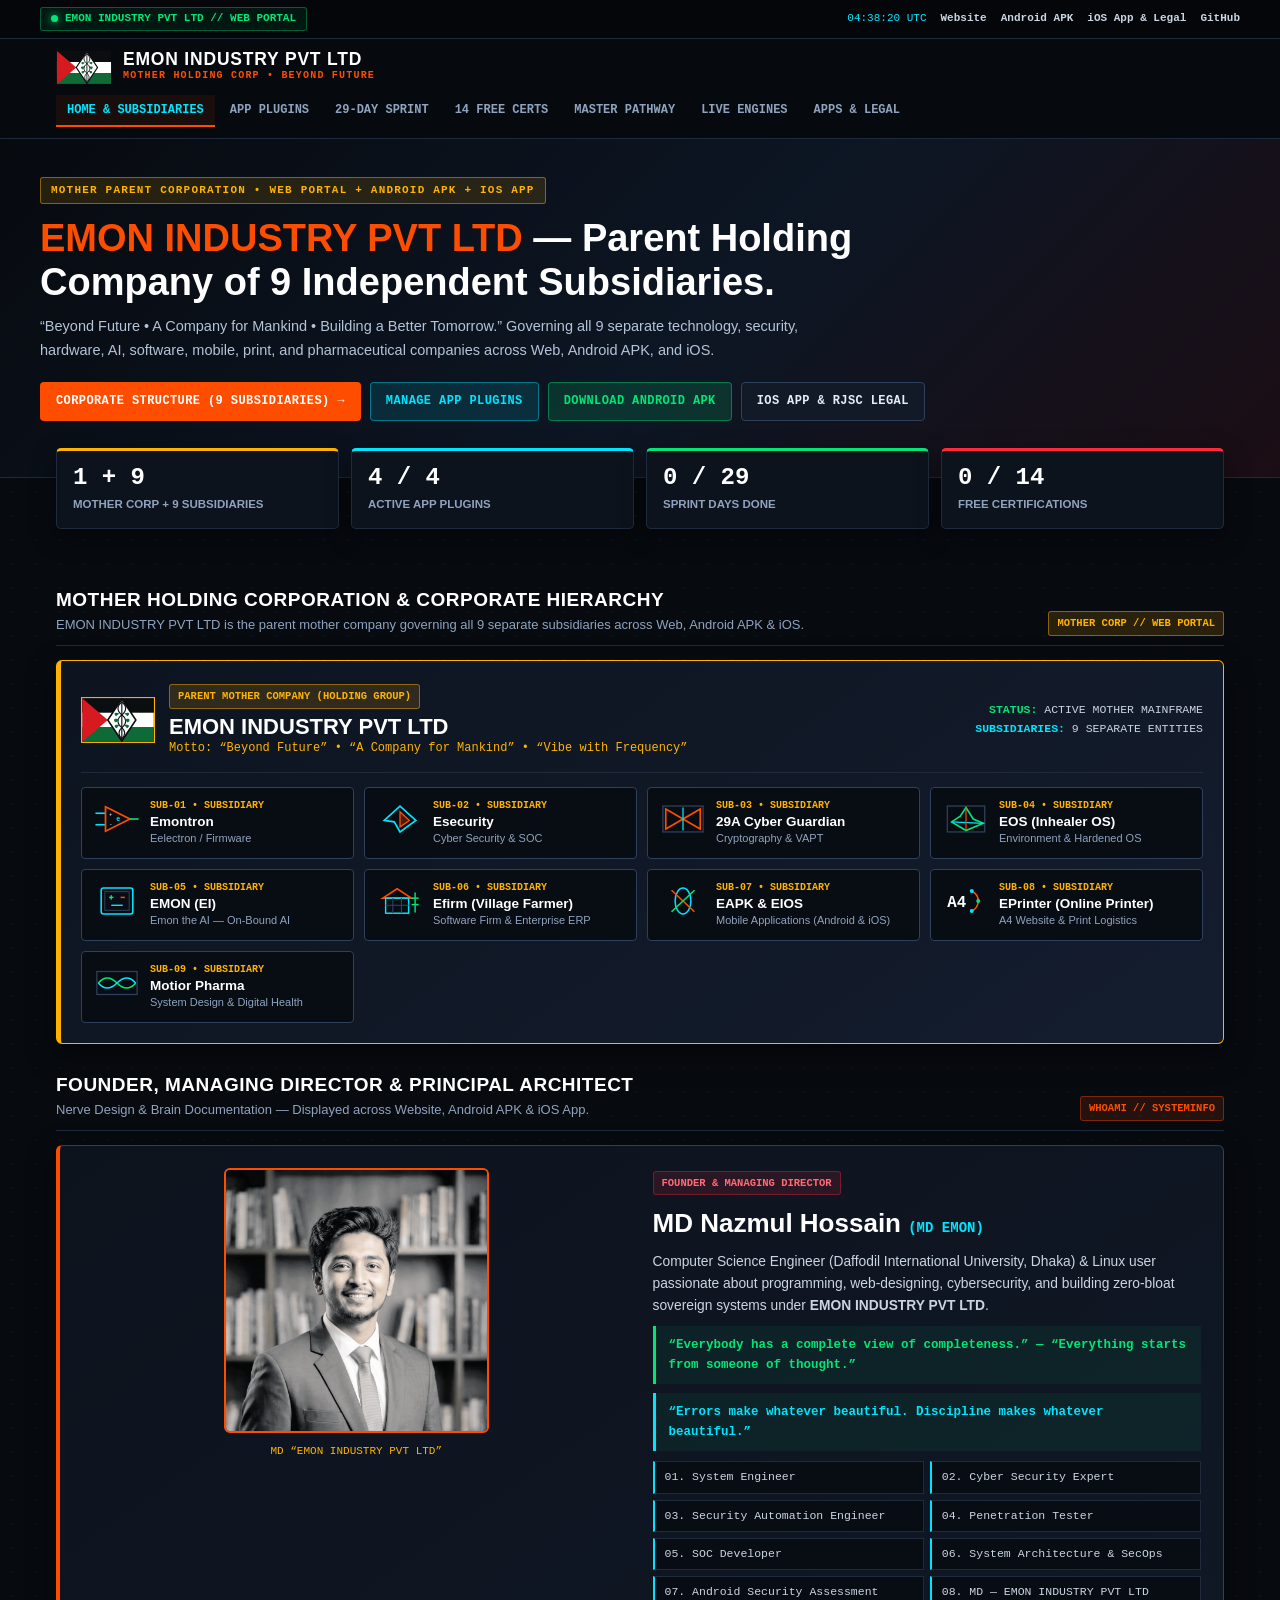
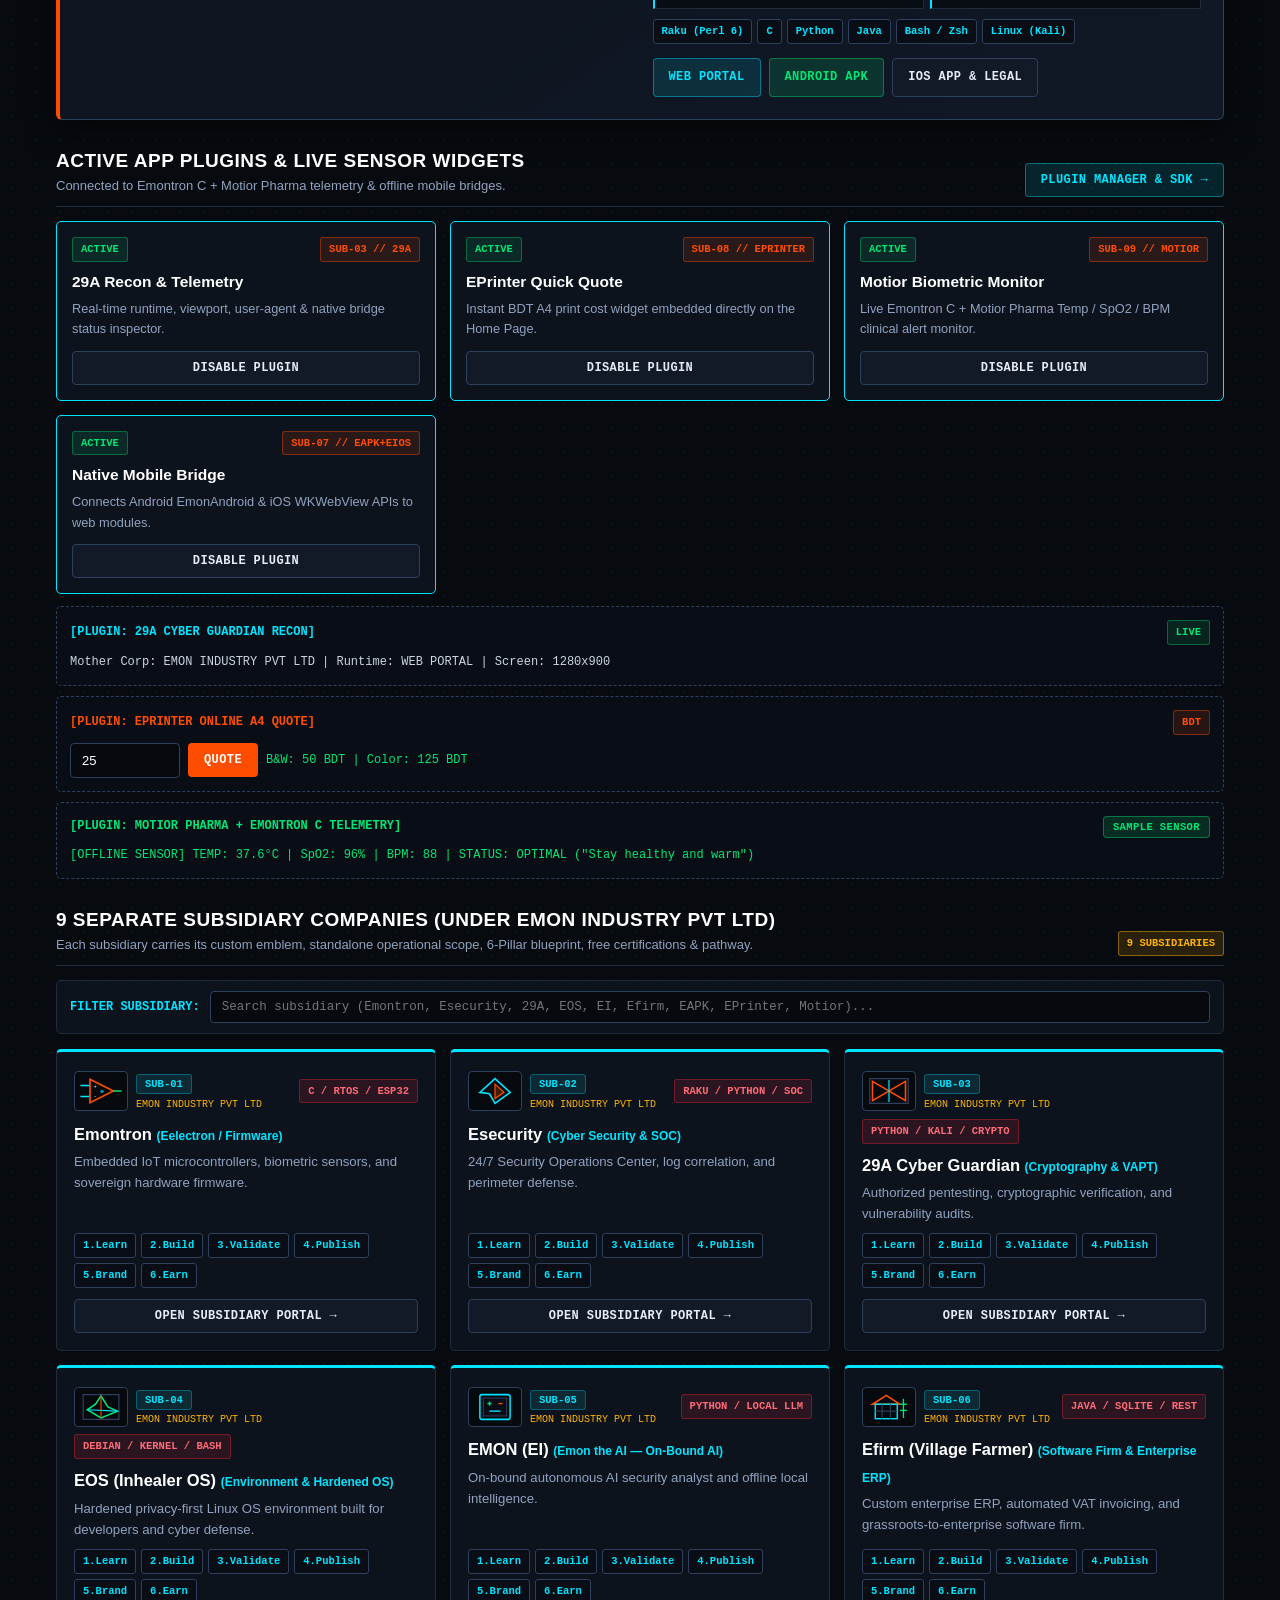
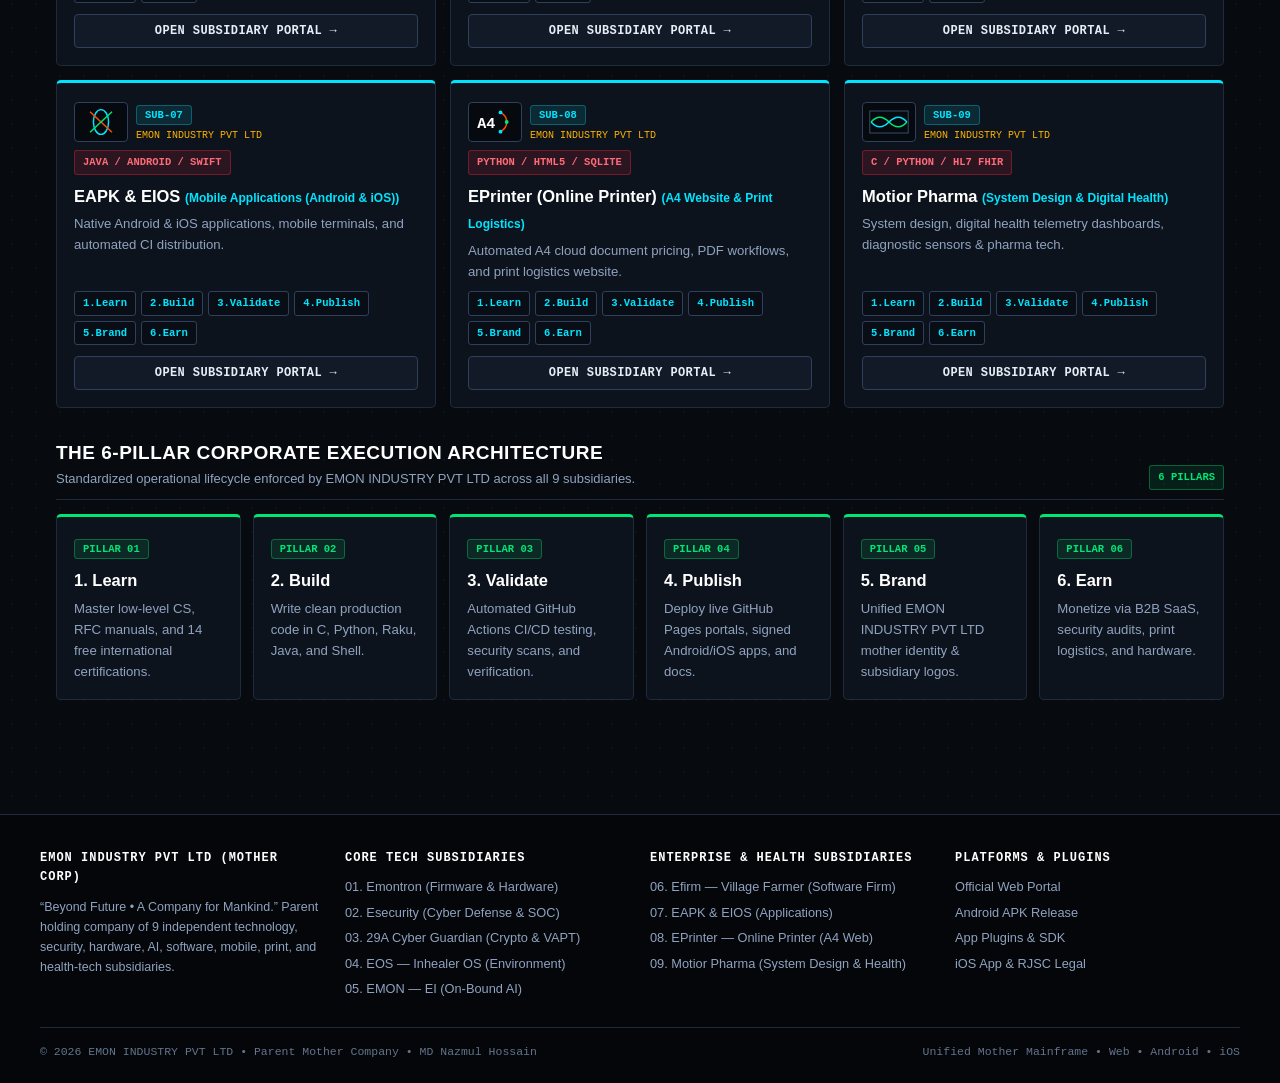
==== commit 3a26959f: "Deploy EMON INDUSTRY PVT LTD Mother Holding Corp + 9 subsidiaries across Web, Android APK & iOS" ====
--- a/docs/index.html
+++ b/docs/index.html
@@ -3,71 +3,106 @@
 <head>
 <meta charset="UTF-8">
 <meta name="viewport" content="width=device-width,initial-scale=1.0,viewport-fit=cover">
+<meta name="theme-color" content="#070a0f">
 <meta name="apple-mobile-web-app-capable" content="yes">
 <meta name="apple-mobile-web-app-status-bar-style" content="black-translucent">
 <meta name="apple-mobile-web-app-title" content="EMON INDUSTRY">
 <link rel="apple-touch-icon" href="assets/founder.jpg">
 <link rel="manifest" href="manifest.json">
-<title>EMON INDUSTRY PVT LTD | OffSec-Grade Sovereign Mainframe &amp; Enterprise Systems</title>
+<title>EMON INDUSTRY PVT LTD | Mother Holding Corporation &amp; 9 Sovereign Subsidiaries</title>
 <style>
 :root{
   --bg:#070a0f;--panel:#0d131d;--panel2:#121a27;--bd:#1f2b3d;--bd-hi:#2e405b;
-  --orange:#ff4d00;--red:#ff2a3c;--cyan:#00e5ff;--green:#00e676;--txt:#e6edf7;--mut:#8fa3bf;
+  --orange:#ff4d00;--red:#ff2a3c;--cyan:#00e5ff;--green:#00e676;--gold:#ffb300;--txt:#e6edf7;--mut:#8fa3bf;
   --mono:ui-monospace,SFMono-Regular,Menlo,Monaco,Consolas,"Liberation Mono",monospace;
 }
-*{box-sizing:border-box;margin:0;padding:0}
-body{background:var(--bg);background-image:radial-gradient(rgba(0,229,255,.06) 1px,transparent 1px);background-size:24px 24px;color:var(--txt);font-family:-apple-system,BlinkMacSystemFont,"Segoe UI",Roboto,Arial,sans-serif;line-height:1.58}
+*{box-sizing:border-box;margin:0;padding:0;-webkit-tap-highlight-color:transparent}
+html{scroll-behavior:smooth}
+body{background:var(--bg);background-image:radial-gradient(rgba(0,229,255,.055) 1px,transparent 1px);background-size:24px 24px;color:var(--txt);font-family:-apple-system,BlinkMacSystemFont,"Segoe UI",Roboto,Arial,sans-serif;line-height:1.6}
 a{color:var(--cyan);text-decoration:none}
+
+/* Top Utility Bar */
 .util{background:#04060a;border-bottom:1px solid var(--bd);font-family:var(--mono);font-size:11px;padding:7px 16px;color:var(--mut)}
 .util-in,.nav-in,.hero-in,.wrap,.foot-in,.foot-bot{max-width:1200px;margin:auto}
 .util-in{display:flex;justify-content:space-between;align-items:center;flex-wrap:wrap;gap:8px}
 .spill{display:inline-flex;align-items:center;gap:7px;background:rgba(0,230,118,.08);border:1px solid rgba(0,230,118,.35);color:var(--green);padding:2px 10px;border-radius:3px;font-weight:700}
-.dot{width:7px;height:7px;border-radius:50%;background:var(--green);box-shadow:0 0 8px var(--green)}
-.ulinks{display:flex;gap:14px;flex-wrap:wrap}.ulinks a{color:#cbd5e1;font-weight:700}.ulinks a:hover{color:var(--orange)}
-header{background:rgba(7,10,15,.94);backdrop-filter:blur(10px);border-bottom:1px solid var(--bd);position:sticky;top:0;z-index:300}
+.dot{width:7px;height:7px;border-radius:50%;background:var(--green);box-shadow:0 0 8px var(--green);animation:pulse 2s infinite}
+@keyframes pulse{0%,100%{opacity:1}50%{opacity:.4}}
+.ulinks{display:flex;gap:14px;flex-wrap:wrap;align-items:center}.ulinks a{color:#cbd5e1;font-weight:700}.ulinks a:hover{color:var(--orange)}
+
+/* Header */
+header{background:rgba(7,10,15,.95);backdrop-filter:blur(12px);border-bottom:1px solid var(--bd);position:sticky;top:0;z-index:300}
 .nav-in{padding:11px 16px;display:flex;justify-content:space-between;align-items:center;flex-wrap:wrap;gap:10px}
 .brand{display:flex;align-items:center;gap:11px;cursor:pointer}
-.b1{font-size:18px;font-weight:900;letter-spacing:1px;color:#fff;line-height:1.05}
-.b2{font-family:var(--mono);font-size:10px;font-weight:700;letter-spacing:1.4px;color:var(--orange);text-transform:uppercase}
-.nav{display:flex;gap:4px;overflow-x:auto;white-space:nowrap}
-.nbtn{background:transparent;border:1px solid transparent;border-bottom:2px solid transparent;color:var(--mut);font-family:var(--mono);font-size:12px;font-weight:700;padding:8px 11px;cursor:pointer;text-transform:uppercase}
+.b1{font-size:17.5px;font-weight:900;letter-spacing:.8px;color:#fff;line-height:1.05}
+.b2{font-family:var(--mono);font-size:10px;font-weight:700;letter-spacing:1.2px;color:var(--orange);text-transform:uppercase}
+.nav{display:flex;gap:4px;overflow-x:auto;white-space:nowrap;scrollbar-width:none}
+.nav::-webkit-scrollbar{display:none}
+.nbtn{background:transparent;border:none;border-bottom:2px solid transparent;color:var(--mut);font-family:var(--mono);font-size:12px;font-weight:700;padding:8px 11px;cursor:pointer;text-transform:uppercase;transition:color .15s,background .15s}
 .nbtn:hover{color:#fff}.nbtn.active{color:var(--cyan);border-bottom-color:var(--orange);background:rgba(255,77,0,.08)}
-.hero{background:linear-gradient(135deg,#070a0f 0%,#0d1624 55%,#1b0d14 100%);border-bottom:1px solid var(--bd);padding:38px 16px 56px}
-.eye{display:inline-block;font-family:var(--mono);background:rgba(255,77,0,.12);border:1px solid rgba(255,77,0,.45);color:var(--orange);font-size:11px;font-weight:800;letter-spacing:1.2px;padding:4px 10px;border-radius:3px;margin-bottom:12px;text-transform:uppercase}
-.hero h1{font-size:clamp(24px,4vw,38px);font-weight:900;line-height:1.16;max-width:860px;margin-bottom:11px;color:#fff}
+
+/* Mother Company Hero */
+.hero{background:linear-gradient(135deg,#070a0f 0%,#0d1624 55%,#1b0d14 100%);border-bottom:1px solid var(--bd);padding:36px 16px 56px}
+.eye{display:inline-block;font-family:var(--mono);background:rgba(255,179,0,.12);border:1px solid rgba(255,179,0,.45);color:var(--gold);font-size:11px;font-weight:800;letter-spacing:1.2px;padding:4px 10px;border-radius:3px;margin-bottom:12px;text-transform:uppercase}
+.hero h1{font-size:clamp(24px,4vw,38px);font-weight:900;line-height:1.16;max-width:900px;margin-bottom:11px;color:#fff}
 .hero h1 span{color:var(--orange)}
-.hero p{font-size:14.5px;color:#b4c3d8;max-width:760px;margin-bottom:20px}
+.hero p{font-size:14.5px;color:#b4c3d8;max-width:790px;margin-bottom:20px}
 .ctas{display:flex;gap:9px;flex-wrap:wrap}
-.btn{display:inline-flex;align-items:center;justify-content:center;gap:6px;padding:9px 15px;border-radius:4px;font-family:var(--mono);font-size:12px;font-weight:800;border:1px solid transparent;cursor:pointer;text-transform:uppercase;letter-spacing:.4px}
+
+/* Buttons */
+.btn{display:inline-flex;align-items:center;justify-content:center;gap:6px;padding:9px 15px;border-radius:4px;font-family:var(--mono);font-size:12px;font-weight:800;border:1px solid transparent;cursor:pointer;text-transform:uppercase;letter-spacing:.4px;transition:transform .1s,background .15s,border-color .15s}
+.btn:active{transform:scale(.98)}
 .bp{background:var(--orange);color:#fff}.bp:hover{background:#e04300}
-.bc{background:rgba(0,229,255,.12);color:var(--cyan);border-color:rgba(0,229,255,.4)}
-.bg{background:rgba(0,230,118,.14);color:var(--green);border-color:rgba(0,230,118,.4)}
-.bs{background:var(--panel2);color:var(--txt);border-color:var(--bd-hi)}
+.bc{background:rgba(0,229,255,.12);color:var(--cyan);border-color:rgba(0,229,255,.4)}.bc:hover{background:rgba(0,229,255,.2)}
+.bg{background:rgba(0,230,118,.14);color:var(--green);border-color:rgba(0,230,118,.4)}.bg:hover{background:rgba(0,230,118,.22)}
+.bs{background:var(--panel2);color:var(--txt);border-color:var(--bd-hi)}.bs:hover{border-color:var(--cyan);color:var(--cyan)}
+
+/* Metrics */
 .mwrap{max-width:1200px;margin:-30px auto 22px;padding:0 16px;position:relative;z-index:10}
 .metrics{display:grid;grid-template-columns:repeat(auto-fit,minmax(195px,1fr));gap:12px}
 .mc{background:var(--panel);border:1px solid var(--bd);border-top:3px solid var(--orange);border-radius:5px;padding:14px 16px;box-shadow:0 8px 24px rgba(0,0,0,.45)}
-.mnum{font-family:var(--mono);font-size:25px;font-weight:900;color:#fff;line-height:1.1}.mlbl{font-size:12px;font-weight:700;color:var(--mut);margin-top:4px;text-transform:uppercase}
-.wrap{padding:8px 16px 64px}.sec{display:none}.sec.active{display:block}
+.mnum{font-family:var(--mono);font-size:24px;font-weight:900;color:#fff;line-height:1.1}.mlbl{font-size:11.5px;font-weight:700;color:var(--mut);margin-top:4px;text-transform:uppercase}
+
+/* Sections & Grids */
+.wrap{padding:8px 16px 64px}.sec{display:none}.sec.active{display:block;animation:fadeIn .16s ease}
+@keyframes fadeIn{from{opacity:0;transform:translateY(3px)}to{opacity:1;transform:translateY(0)}}
 .sh{display:flex;justify-content:space-between;align-items:flex-end;flex-wrap:wrap;gap:10px;margin:26px 0 14px;padding-bottom:9px;border-bottom:1px solid var(--bd)}
 .sh h2{font-size:19px;font-weight:900;color:#fff;text-transform:uppercase;letter-spacing:.5px}.sh p{font-size:13px;color:var(--mut)}
 .tag{font-family:var(--mono);font-size:10.5px;font-weight:800;padding:3px 8px;border-radius:3px;background:rgba(0,229,255,.1);border:1px solid rgba(0,229,255,.3);color:var(--cyan);text-transform:uppercase}
 .tr{background:rgba(255,42,60,.12);border-color:rgba(255,42,60,.35);color:#ff6b78}
 .tg{background:rgba(0,230,118,.1);border-color:rgba(0,230,118,.35);color:var(--green)}
 .to{background:rgba(255,77,0,.12);border-color:rgba(255,77,0,.4);color:var(--orange)}
-.fcard{background:linear-gradient(145deg,var(--panel) 0%,#101826 100%);border:1px solid var(--bd-hi);border-left:4px solid var(--orange);border-radius:6px;padding:20px;display:grid;grid-template-columns:repeat(auto-fit,minmax(250px,1fr));gap:22px;align-items:center;box-shadow:0 10px 30px rgba(0,0,0,.4)}
-.fphoto{width:100%;max-width:270px;border-radius:6px;border:2px solid var(--orange);display:block;margin:auto;object-fit:cover;background:#070a0f}
-.fquote{border-left:3px solid var(--green);background:rgba(0,230,118,.06);padding:10px 13px;margin:11px 0;font-family:var(--mono);font-size:13px;color:var(--green);font-weight:700}
-.plg-card{background:var(--panel);border:1px solid var(--bd);border-radius:5px;padding:15px;display:flex;flex-direction:column;justify-content:space-between}
-.plg-card.enabled{border-color:var(--cyan)}.plg-slot{background:#090e16;border:1px dashed var(--bd-hi);border-radius:5px;padding:13px;margin-top:12px}
+.tgold{background:rgba(255,179,0,.14);border-color:rgba(255,179,0,.45);color:var(--gold)}
+
+/* Mother Holding Banner */
+.mother-box{background:linear-gradient(145deg,#0d1420 0%,#141d2e 100%);border:1px solid var(--gold);border-left:5px solid var(--gold);border-radius:6px;padding:20px;margin-bottom:24px;box-shadow:0 10px 30px rgba(0,0,0,.45)}
+.mother-head{display:flex;justify-content:space-between;align-items:center;flex-wrap:wrap;gap:14px;padding-bottom:14px;border-bottom:1px solid var(--bd)}
+.tree-grid{display:grid;grid-template-columns:repeat(auto-fit,minmax(220px,1fr));gap:10px;margin-top:14px}
+.tree-node{background:#080c13;border:1px solid var(--bd-hi);border-radius:4px;padding:10px 12px;display:flex;align-items:center;gap:10px;cursor:pointer;transition:border-color .15s}
+.tree-node:hover{border-color:var(--gold)}
+
+/* Founder & Nerve-Design Card */
+.fcard{background:linear-gradient(145deg,var(--panel) 0%,#101826 100%);border:1px solid var(--bd-hi);border-left:4px solid var(--orange);border-radius:6px;padding:22px;display:grid;grid-template-columns:repeat(auto-fit,minmax(260px,1fr));gap:22px;align-items:start;box-shadow:0 10px 30px rgba(0,0,0,.45)}
+.fphoto{width:100%;max-width:265px;border-radius:6px;border:2px solid var(--orange);display:block;margin:auto;object-fit:cover;background:#070a0f}
+.fquote{border-left:3px solid var(--green);background:rgba(0,230,118,.06);padding:9px 13px;margin:9px 0;font-family:var(--mono);font-size:12.5px;color:var(--green);font-weight:700}
+.role-list{display:grid;grid-template-columns:repeat(auto-fit,minmax(210px,1fr));gap:6px;margin:10px 0}
+.role-item{background:#080c13;border:1px solid var(--bd);border-left:2px solid var(--cyan);padding:6px 10px;font-family:var(--mono);font-size:11.5px;color:#cbd5e1}
+
+/* Plugins */
+.plg-card{background:var(--panel);border:1px solid var(--bd);border-radius:5px;padding:15px;display:flex;flex-direction:column;justify-content:space-between;transition:border-color .15s}
+.plg-card.enabled{border-color:var(--cyan)}.plg-slot{background:#090e16;border:1px dashed var(--bd-hi);border-radius:5px;padding:13px;margin-top:10px}
+
+/* Subsidiary Cards & Blueprints */
 .sbar{background:var(--panel);border:1px solid var(--bd);border-radius:5px;padding:10px 13px;margin-bottom:15px;display:flex;gap:10px;flex-wrap:wrap;align-items:center}
 .sbar input{flex:1;min-width:210px;margin:0;padding:8px 11px;border:1px solid var(--bd-hi);border-radius:4px;background:#06090e;color:#fff;font-family:var(--mono);font-size:12.5px}
-.grid{display:grid;grid-template-columns:repeat(auto-fit,minmax(295px,1fr));gap:14px}
+.grid{display:grid;grid-template-columns:repeat(auto-fit,minmax(300px,1fr));gap:14px}
 .pgrid{display:grid;grid-template-columns:repeat(auto-fit,minmax(175px,1fr));gap:12px;margin-bottom:20px}
 .card{background:var(--panel);border:1px solid var(--bd);border-radius:5px;padding:17px}
-.dcard{border-top:3px solid var(--cyan);cursor:pointer;display:flex;flex-direction:column;justify-content:space-between}
-.dcard:hover{border-color:var(--orange)}
+.dcard{border-top:3px solid var(--cyan);cursor:pointer;display:flex;flex-direction:column;justify-content:space-between;transition:transform .15s,border-color .15s}
+.dcard:hover{transform:translateY(-2px);border-color:var(--orange)}
+.sub-logo-box{width:54px;height:40px;background:#06090e;border:1px solid var(--bd-hi);border-radius:4px;display:flex;align-items:center;justify-content:center;padding:4px;flex-shrink:0}
 .ctop{display:flex;justify-content:space-between;align-items:center;margin-bottom:8px;gap:6px;flex-wrap:wrap}
-.card h3{font-size:16.5px;font-weight:800;color:#fff;margin-bottom:5px}.card p,.card li{font-size:13.2px;color:var(--mut)}
+.card h3{font-size:16.5px;font-weight:800;color:#fff;margin-bottom:4px}.card p,.card li{font-size:13.2px;color:var(--mut)}
 .mini{display:flex;flex-wrap:wrap;gap:5px;margin-top:9px}
 .mini span{font-family:var(--mono);font-size:10.5px;font-weight:700;padding:3px 8px;border-radius:3px;background:#090e16;border:1px solid var(--bd-hi);color:var(--cyan)}
 .chips{display:flex;gap:6px;overflow-x:auto;padding-bottom:8px;margin-bottom:14px}
@@ -95,8 +130,9 @@
 </head>
 <body>
 <div class="util"><div class="util-in">
-  <div><span class="spill"><span class="dot"></span><span id="rtBadge">OFFSEC MAINFRAME // WEB PORTAL ONLINE</span></span></div>
+  <div><span class="spill"><span class="dot"></span><span id="rtBadge">EMON INDUSTRY PVT LTD // MOTHER MAINFRAME ONLINE</span></span></div>
   <div class="ulinks">
+    <span id="utcClock" style="color:var(--cyan)"></span>
     <a href="https://mnhemon357-cyber.github.io/emon-industry/" target="_blank">Website</a>
     <a href="https://github.com/mnhemon357-cyber/emon-industry/releases/latest" target="_blank">Android APK</a>
     <a href="#platforms" onclick="navTo('sec-apps')">iOS App &amp; Legal</a>
@@ -106,7 +142,7 @@
 
 <header><div class="nav-in">
   <div class="brand" onclick="closeBp();navTo('sec-home')">
-    <svg width="52" height="32" viewBox="0 0 116 72" xmlns="http://www.w3.org/2000/svg">
+    <svg width="56" height="35" viewBox="0 0 116 72" xmlns="http://www.w3.org/2000/svg">
       <rect x="1" y="1" width="114" height="70" fill="#0B0E11"/>
       <rect x="2" y="2" width="112" height="22.6" fill="#0B0E11"/><rect x="2" y="24.6" width="112" height="22.8" fill="#FFF"/><rect x="2" y="47.4" width="112" height="22.6" fill="#0E6B38"/>
       <polygon points="2,2 42,36 2,70" fill="#D61A1F"/><polygon points="64,3 86,36 64,69 42,36" fill="#FFF" stroke="#0B0E11" stroke-width="2.5"/>
@@ -115,10 +151,10 @@
       <path d="M64,8 C56,14 56,22 64,28 C72,34 72,42 64,48 C58,53 58,60 64,65" fill="none" stroke="#0B0E11" stroke-width="1.8"/>
       <path d="M60,26 C53,23 50,26 55,30 Z M60,35 C52,32 49,36 55,40 Z M60,44 C53,42 50,46 56,49 Z M68,26 C75,23 78,26 73,30 Z M68,35 C76,32 79,36 73,40 Z M68,44 C75,42 78,46 72,49 Z" fill="#0E6B38"/>
     </svg>
-    <div><div class="b1">EMON // INDUSTRY</div><div class="b2">Building a Better Tomorrow</div></div>
+    <div><div class="b1">EMON INDUSTRY PVT LTD</div><div class="b2">Mother Holding Corp &bull; Beyond Future</div></div>
   </div>
   <nav class="nav" id="topNav">
-    <button class="nbtn active" data-sec="sec-home" onclick="closeBp();navTo('sec-home')">Home &amp; Divisions</button>
+    <button class="nbtn active" data-sec="sec-home" onclick="closeBp();navTo('sec-home')">Home &amp; Subsidiaries</button>
     <button class="nbtn" data-sec="sec-plugins" onclick="navTo('sec-plugins')">App Plugins</button>
     <button class="nbtn" data-sec="sec-sprint" onclick="navTo('sec-sprint')">29-Day Sprint</button>
     <button class="nbtn" data-sec="sec-certs" onclick="navTo('sec-certs')">14 Free Certs</button>
@@ -129,11 +165,11 @@
 </div></header>
 
 <section class="hero"><div class="hero-in">
-  <div class="eye">OFFSEC TACTICAL ARCHITECTURE &bull; WEB + ANDROID APK + iOS APP</div>
-  <h1>Sovereign Cyber Defense, Embedded Systems &amp; <span>Modular App Architecture</span>.</h1>
-  <p>EMON INDUSTRY PVT LTD integrates 9 specialized divisions, live C/Python telemetry engines, modular App Plugins, and a 6-Pillar execution framework across Web, native Android APK, and iOS applications.</p>
+  <div class="eye">MOTHER PARENT CORPORATION &bull; WEB PORTAL + ANDROID APK + iOS APP</div>
+  <h1><span>EMON INDUSTRY PVT LTD</span> — Parent Holding Company of 9 Independent Subsidiaries.</h1>
+  <p>&ldquo;Beyond Future &bull; A Company for Mankind &bull; Building a Better Tomorrow.&rdquo; Governing all 9 separate technology, security, hardware, AI, software, mobile, print, and pharmaceutical companies across Web, Android APK, and iOS.</p>
   <div class="ctas">
-    <button class="btn bp" onclick="closeBp();navTo('sec-home');document.getElementById('homeDivsAnchor').scrollIntoView({behavior:'smooth'})">Explore 9 Divisions &rarr;</button>
+    <button class="btn bp" onclick="closeBp();navTo('sec-home');document.getElementById('motherAnchor').scrollIntoView({behavior:'smooth'})">Corporate Structure (9 Subsidiaries) &rarr;</button>
     <button class="btn bc" onclick="navTo('sec-plugins')">Manage App Plugins</button>
     <a class="btn bg" href="https://github.com/mnhemon357-cyber/emon-industry/releases/latest" target="_blank">Download Android APK</a>
     <button class="btn bs" onclick="navTo('sec-apps')">iOS App &amp; RJSC Legal</button>
@@ -141,7 +177,7 @@
 </div></section>
 
 <div class="mwrap"><div class="metrics">
-  <div class="mc"><div class="mnum">9</div><div class="mlbl">Sovereign Divisions</div></div>
+  <div class="mc" style="border-top-color:var(--gold)"><div class="mnum">1 + 9</div><div class="mlbl">Mother Corp + 9 Subsidiaries</div></div>
   <div class="mc" style="border-top-color:var(--cyan)"><div class="mnum" id="mPlg">4 / 4</div><div class="mlbl">Active App Plugins</div></div>
   <div class="mc" style="border-top-color:var(--green)"><div class="mnum" id="mSp">0 / 29</div><div class="mlbl">Sprint Days Done</div></div>
   <div class="mc" style="border-top-color:var(--red)"><div class="mnum" id="mCe">0 / 14</div><div class="mlbl">Free Certifications</div></div>
@@ -150,19 +186,64 @@
 <main class="wrap">
   <section id="sec-home" class="sec active">
     <div id="pList">
+      <!-- MOTHER COMPANY ARCHITECTURE BANNER (ON EVERY PLATFORM: WEB, ANDROID APK, iOS) -->
+      <div id="motherAnchor" class="sh">
+        <div><h2>Mother Holding Corporation &amp; Corporate Hierarchy</h2><p>EMON INDUSTRY PVT LTD is the parent mother company governing all 9 separate subsidiaries across Web, Android APK &amp; iOS.</p></div>
+        <span class="tag tgold" id="platTag">MOTHER CORP // WEB</span>
+      </div>
+      <div class="mother-box">
+        <div class="mother-head">
+          <div style="display:flex;align-items:center;gap:14px;flex-wrap:wrap">
+            <svg width="74" height="46" viewBox="0 0 116 72" xmlns="http://www.w3.org/2000/svg">
+              <rect x="1" y="1" width="114" height="70" fill="#0B0E11" stroke="#ffb300" stroke-width="2"/>
+              <rect x="2" y="2" width="112" height="22.6" fill="#0B0E11"/><rect x="2" y="24.6" width="112" height="22.8" fill="#FFF"/><rect x="2" y="47.4" width="112" height="22.6" fill="#0E6B38"/>
+              <polygon points="2,2 42,36 2,70" fill="#D61A1F"/><polygon points="64,3 86,36 64,69 42,36" fill="#FFF" stroke="#0B0E11" stroke-width="2.5"/>
+              <line x1="64" y1="5" x2="64" y2="67" stroke="#0B0E11" stroke-width="1.8"/>
+              <path d="M64,8 C72,14 72,22 64,28 C56,34 56,42 64,48 C70,53 70,60 64,65" fill="none" stroke="#0B0E11" stroke-width="1.8"/>
+              <path d="M64,8 C56,14 56,22 64,28 C72,34 72,42 64,48 C58,53 58,60 64,65" fill="none" stroke="#0B0E11" stroke-width="1.8"/>
+              <path d="M60,26 C53,23 50,26 55,30 Z M60,35 C52,32 49,36 55,40 Z M60,44 C53,42 50,46 56,49 Z M68,26 C75,23 78,26 73,30 Z M68,35 C76,32 79,36 73,40 Z M68,44 C75,42 78,46 72,49 Z" fill="#0E6B38"/>
+            </svg>
+            <div>
+              <span class="tag tgold" style="margin-bottom:5px;display:inline-block">PARENT MOTHER COMPANY (HOLDING GROUP)</span>
+              <h2 style="font-size:22px;color:#fff;line-height:1.15">EMON INDUSTRY PVT LTD</h2>
+              <p style="font-family:var(--mono);font-size:12px;color:var(--gold)">Motto: &ldquo;Beyond Future&rdquo; &bull; &ldquo;A Company for Mankind&rdquo; &bull; &ldquo;Vibe with Frequency&rdquo;</p>
+            </div>
+          </div>
+          <div style="font-family:var(--mono);font-size:11.5px;color:#cbd5e1;text-align:right">
+            <div><strong style="color:var(--green)">STATUS:</strong> ACTIVE MOTHER MAINFRAME</div>
+            <div><strong style="color:var(--cyan)">SUBSIDIARIES:</strong> 9 SEPARATE ENTITIES</div>
+          </div>
+        </div>
+        <div class="tree-grid" id="motherTree"></div>
+      </div>
+
       <!-- DEVELOPER / FOUNDER INFORMATION ON HOME PAGE OF EVERY PLATFORM -->
       <div class="sh">
-        <div><h2>Developer &amp; Principal Architect</h2><p>Displayed natively across Website, Android APK, and iOS Application.</p></div>
-        <span class="tag to" id="platTag">PLATFORM: WEB</span>
+        <div><h2>Founder, Managing Director &amp; Principal Architect</h2><p>Nerve Design &amp; Brain Documentation &mdash; Displayed across Website, Android APK &amp; iOS App.</p></div>
+        <span class="tag to">WHOAMI // SYSTEMINFO</span>
       </div>
       <div class="fcard" style="margin-bottom:26px">
-        <div><img class="fphoto" id="fImg" alt="MD Nazmul Hossain — Founder & Principal Architect"></div>
         <div>
-          <span class="tag tr" style="margin-bottom:8px;display:inline-block">FOUNDER &amp; PRINCIPAL ARCHITECT</span>
-          <h2 style="font-size:26px;color:#fff;margin-bottom:8px">MD Nazmul Hossain</h2>
-          <p style="font-size:14px;color:#cbd5e1;margin-bottom:9px">Motivated and detail-oriented Computer Science &amp; Engineering undergraduate at Daffodil International University, Dhaka. Passionate about sovereign infrastructure, cybersecurity, and developing zero-bloat enterprise applications.</p>
-          <div class="fquote">&ldquo;Everybody has a complete view of completeness.&rdquo;</div>
-          <div class="mini"><span>Raku</span><span>Python</span><span>C</span><span>Java</span><span>Linux (Kali)</span><span>Pentesting</span></div>
+          <img class="fphoto" id="fImg" alt="MD Nazmul Hossain — Founder & Managing Director, EMON INDUSTRY PVT LTD">
+          <div style="text-align:center;margin-top:10px;font-family:var(--mono);font-size:11px;color:var(--gold)">MD &ldquo;EMON INDUSTRY PVT LTD&rdquo;</div>
+        </div>
+        <div>
+          <span class="tag tr" style="margin-bottom:8px;display:inline-block">FOUNDER &amp; MANAGING DIRECTOR</span>
+          <h2 style="font-size:26px;color:#fff;margin-bottom:6px">MD Nazmul Hossain <span style="font-size:14px;color:var(--cyan);font-family:var(--mono)">(MD EMON)</span></h2>
+          <p style="font-size:13.8px;color:#cbd5e1;margin-bottom:8px">Computer Science Engineer (Daffodil International University, Dhaka) &amp; Linux user passionate about programming, web-designing, cybersecurity, and building zero-bloat sovereign systems under <strong>EMON INDUSTRY PVT LTD</strong>.</p>
+          <div class="fquote">&ldquo;Everybody has a complete view of completeness.&rdquo; &mdash; &ldquo;Everything starts from someone of thought.&rdquo;</div>
+          <div class="fquote" style="border-left-color:var(--cyan);color:var(--cyan)">&ldquo;Errors make whatever beautiful. Discipline makes whatever beautiful.&rdquo;</div>
+          <div class="role-list">
+            <div class="role-item">01. System Engineer</div>
+            <div class="role-item">02. Cyber Security Expert</div>
+            <div class="role-item">03. Security Automation Engineer</div>
+            <div class="role-item">04. Penetration Tester</div>
+            <div class="role-item">05. SOC Developer</div>
+            <div class="role-item">06. System Architecture &amp; SecOps</div>
+            <div class="role-item">07. Android Security Assessment</div>
+            <div class="role-item">08. MD — EMON INDUSTRY PVT LTD</div>
+          </div>
+          <div class="mini"><span>Raku (Perl 6)</span><span>C</span><span>Python</span><span>Java</span><span>Bash / Zsh</span><span>Linux (Kali)</span></div>
           <div style="display:flex;gap:8px;flex-wrap:wrap;margin-top:14px">
             <a class="btn bc" href="https://mnhemon357-cyber.github.io/emon-industry/" target="_blank">Web Portal</a>
             <a class="btn bg" href="https://github.com/mnhemon357-cyber/emon-industry/releases/latest" target="_blank">Android APK</a>
@@ -179,40 +260,44 @@
       <div class="grid" id="homePluginsGrid" style="margin-bottom:12px"></div>
       <div id="activePluginWidgets" style="margin-bottom:26px"></div>
 
-      <!-- 9 HOSTED DIVISIONS -->
+      <!-- 9 SEPARATE SUBSIDIARY COMPANIES -->
       <div id="homeDivsAnchor" class="sh">
-        <div><h2>9 Sovereign Divisions (Click Any Division for Full Blueprint)</h2><p>What It Is, Why It Exists, 6-Pillar Execution Steps, Free Certifications &amp; Separate Pathway Guide.</p></div>
-        <span class="tag">9 Divisions</span>
+        <div><h2>9 Separate Subsidiary Companies (Under EMON INDUSTRY PVT LTD)</h2><p>Each subsidiary carries its custom emblem, standalone operational scope, 6-Pillar blueprint, free certifications &amp; pathway.</p></div>
+        <span class="tag tgold">9 Subsidiaries</span>
       </div>
       <div class="sbar">
-        <strong style="font-family:var(--mono);font-size:12px;color:var(--cyan)">FILTER:</strong>
-        <input type="text" id="pSearch" placeholder="Search division, stack (C, Python, Raku, Java, Linux, AI, iOS)..." oninput="renderDivs()">
+        <strong style="font-family:var(--mono);font-size:12px;color:var(--cyan)">FILTER SUBSIDIARY:</strong>
+        <input type="text" id="pSearch" placeholder="Search subsidiary (Emontron, Esecurity, 29A, EOS, EI, Efirm, EAPK, EPrinter, Motior)..." oninput="renderDivs()">
       </div>
       <div class="grid" id="divsGrid"></div>
 
       <!-- 6 PILLARS -->
       <div class="sh" style="margin-top:30px">
-        <div><h2>The 6-Pillar Execution Architecture</h2><p>Standardized operational lifecycle across all 9 divisions.</p></div>
+        <div><h2>The 6-Pillar Corporate Execution Architecture</h2><p>Standardized operational lifecycle enforced by EMON INDUSTRY PVT LTD across all 9 subsidiaries.</p></div>
         <span class="tag tg">6 Pillars</span>
       </div>
       <div class="pgrid" id="pillarsGrid"></div>
     </div>
 
-    <!-- DEDICATED DIVISION BLUEPRINT VIEW -->
+    <!-- DEDICATED SUBSIDIARY PORTAL & BLUEPRINT VIEW -->
     <div id="bpView" style="display:none">
       <div style="display:flex;justify-content:space-between;align-items:center;flex-wrap:wrap;gap:10px;margin-bottom:12px">
-        <button class="btn bp" onclick="closeBp()">&larr; Back to Home &amp; All 9 Divisions</button>
-        <span class="tag" id="bpCode">DIV-01</span>
+        <button class="btn bp" onclick="closeBp()">&larr; Back to Mother Company &amp; All 9 Subsidiaries</button>
+        <span class="tag tgold" id="bpParentTag">SUBSIDIARY OF EMON INDUSTRY PVT LTD</span>
       </div>
       <div class="chips" id="bpChips"></div>
-      <div class="card" style="border-top:3px solid var(--orange);margin-bottom:14px">
-        <h2 id="bpTitle" style="font-size:21px;color:#fff;margin-bottom:4px">Division Blueprint</h2>
-        <p id="bpSub" style="font-family:var(--mono);font-size:12.5px;color:var(--cyan)"></p>
-      </div>
-      <div class="bpbox"><h3>1. What Is It? (Technical Architecture &amp; Scope)</h3><p id="bpWhat" style="color:var(--txt)"></p></div>
+      <div class="card" style="border-top:3px solid var(--orange);margin-bottom:14px;display:flex;align-items:center;gap:16px;flex-wrap:wrap">
+        <div id="bpLogo" style="width:76px;height:56px;background:#06090e;border:1px solid var(--bd-hi);border-radius:6px;display:flex;align-items:center;justify-content:center;padding:6px"></div>
+        <div>
+          <span class="tag" id="bpCode" style="margin-bottom:6px;display:inline-block">SUB-01</span>
+          <h2 id="bpTitle" style="font-size:21px;color:#fff;margin-bottom:3px">Subsidiary Blueprint</h2>
+          <p id="bpSub" style="font-family:var(--mono);font-size:12.5px;color:var(--cyan)"></p>
+        </div>
+      </div>
+      <div class="bpbox"><h3>1. What Is This Subsidiary? (Technical Architecture &amp; Scope)</h3><p id="bpWhat" style="color:var(--txt)"></p></div>
       <div class="bpbox why"><h3>2. Why Is It Needed? (Strategic Problem &amp; Revenue Model)</h3><p id="bpWhy" style="color:var(--txt)"></p></div>
       <div class="bpbox how"><h3>3. How to Complete It (Step-by-Step Across All 6 Pillars)</h3><div id="bpHow"></div></div>
-      <div class="bpbox"><h3>4. Free Provided Certifications for This Division</h3><div class="grid" id="bpCerts" style="margin-top:10px"></div></div>
+      <div class="bpbox"><h3>4. Free Provided Certifications for This Subsidiary</h3><div class="grid" id="bpCerts" style="margin-top:10px"></div></div>
       <div class="bpbox guide"><h3>5. Separate Full Pathway Guide (Zero-to-Enterprise Roadmap)</h3><div id="bpGuide"></div></div>
     </div>
   </section>
@@ -228,7 +313,7 @@
       <h3>Register Custom App Plugin (Persisted Offline)</h3>
       <p>Add your own modular plugin card &amp; command hook to the Home Page across Web, Android &amp; iOS.</p>
       <input type="text" id="newPlgName" placeholder="Plugin Name (e.g., Kali Nmap Quick Parser)">
-      <input type="text" id="newPlgDiv" placeholder="Target Division (e.g., 29A Cyber Guardian)">
+      <input type="text" id="newPlgDiv" placeholder="Target Subsidiary (e.g., 29A Cyber Guardian)">
       <textarea id="newPlgDesc" rows="2" placeholder="Plugin function or command output..."></textarea>
       <button class="btn bp" style="margin-top:10px" onclick="addCustomPlugin()">Install Plugin to Home Page</button>
     </div>
@@ -256,49 +341,57 @@
 
   <!-- MASTER PATHWAY -->
   <section id="sec-pathway" class="sec">
-    <div class="sh"><div><h2>Master Zero-to-Global Pathway Guide</h2><p>Complete engineering progression from bare-metal C and Linux to global holding operations.</p></div><span class="tag">6 Stages</span></div>
+    <div class="sh"><div><h2>Master Zero-to-Global Pathway Guide</h2><p>Complete engineering progression from bare-metal C and Linux to global holding operations under EMON INDUSTRY PVT LTD.</p></div><span class="tag">6 Stages</span></div>
     <div id="pathList"></div>
   </section>
 
   <!-- LIVE ENGINES -->
   <section id="sec-engines" class="sec">
-    <div class="sh"><div><h2>Live Division Engines (SQLite + C Telemetry + Offline Mobile)</h2><p>Connected directly to local SQLite server.py, Emontron C sensor node, and Motior Pharma.</p></div><span class="tag">Interactive API</span></div>
+    <div class="sh"><div><h2>Live Subsidiary Engines (SQLite + C Telemetry + Offline Mobile)</h2><p>Connected directly to local SQLite server.py, Emontron C sensor node, and Motior Pharma.</p></div><button class="btn bc" onclick="loadDbStats()">Refresh SQLite Logs</button></div>
     <div class="grid">
-      <div class="card"><div class="ctop"><h3>EPrinter Cloud Quote</h3><span class="tag tr">DIV-08</span></div><p>Instant A4 print pricing saved to SQLite.</p><input type="number" id="pg" value="50" min="1"><select id="pm"><option value="bw">Black &amp; White (2 BDT/page)</option><option value="color">Color Laser (5 BDT/page)</option></select><button class="btn bp" style="width:100%;margin-top:9px" onclick="qCalc()">Calculate &amp; Log Quote</button><div class="out" id="qOut">Ready...</div></div>
-      <div class="card"><div class="ctop"><h3>29A &amp; Motior Live Telemetry</h3><span class="tag tr">DIV-01 / 03 / 09</span></div><p>Run 29A SHA-256 audit &amp; Emontron C vitals.</p><button class="btn bp" style="width:100%;margin-top:9px" onclick="audit()">Run 29A Audit</button><button class="btn bc" style="width:100%;margin-top:7px" onclick="pullTelemetry()">Read Emontron + Motior Vitals</button><div class="out" id="aOut">Ready...</div></div>
-      <div class="card"><div class="ctop"><h3>Efirm Client Desk</h3><span class="tag tr">DIV-06</span></div><p>Dispatch project inquiries to SQLite DB.</p><input type="text" id="cn" placeholder="Name / Company"><input type="email" id="ce" placeholder="Email"><textarea id="cm" rows="2" placeholder="Project scope"></textarea><button class="btn bp" style="width:100%;margin-top:9px" onclick="inq()">Submit Inquiry</button><div class="out" id="iOut">SQLite &amp; Offline Relay Ready.</div></div>
+      <div class="card"><div class="ctop"><h3>EPrinter Cloud Quote</h3><span class="tag tr">SUB-08</span></div><p>Instant A4 print pricing saved to SQLite.</p><input type="number" id="pg" value="50" min="1"><select id="pm"><option value="bw">Black &amp; White (2 BDT/page)</option><option value="color">Color Laser (5 BDT/page)</option></select><button class="btn bp" style="width:100%;margin-top:9px" onclick="qCalc()">Calculate &amp; Log Quote</button><div class="out" id="qOut">Ready...</div></div>
+      <div class="card"><div class="ctop"><h3>29A &amp; Motior Live Telemetry</h3><span class="tag tr">SUB-01 / 03 / 09</span></div><p>Run 29A SHA-256 audit &amp; Emontron C vitals.</p><button class="btn bp" style="width:100%;margin-top:9px" onclick="audit()">Run 29A Audit</button><button class="btn bc" style="width:100%;margin-top:7px" onclick="pullTelemetry()">Read Emontron + Motior Vitals</button><div class="out" id="aOut">Ready...</div></div>
+      <div class="card"><div class="ctop"><h3>Efirm Client Desk</h3><span class="tag tr">SUB-06</span></div><p>Dispatch project inquiries to SQLite DB.</p><input type="text" id="cn" placeholder="Name / Company"><input type="email" id="ce" placeholder="Email"><textarea id="cm" rows="2" placeholder="Project scope"></textarea><button class="btn bp" style="width:100%;margin-top:9px" onclick="inq()">Submit Inquiry</button><div class="out" id="iOut">SQLite &amp; Offline Relay Ready.</div></div>
+    </div>
+    <div class="card" style="margin-top:14px;border-top:3px solid var(--green)">
+      <div class="ctop"><h3>SQLite Mainframe Persistence Feed (emon_mainframe.db)</h3><span class="tag tg" id="dbCountTag">LIVE DB</span></div>
+      <div class="out" id="dbFeedOut">Click "Refresh SQLite Logs" (available when running local server.py on port 8080).</div>
     </div>
   </section>
 
   <!-- APPS & LEGAL -->
   <section id="sec-apps" class="sec">
-    <div class="sh"><div><h2>Multi-Platform Apps: Website, Android APK &amp; iOS Application</h2><p>Unified OffSec codebase deployed across browsers, Android devices, and iPhone/iPad.</p></div><span class="tag tg">Web + Android + iOS</span></div>
+    <div class="sh"><div><h2>Multi-Platform Apps: Website, Android APK &amp; iOS Application</h2><p>EMON INDUSTRY PVT LTD &amp; all 9 subsidiaries deployed across browsers, Android devices, and iPhone/iPad.</p></div><span class="tag tg">Web + Android + iOS</span></div>
     <div class="grid" style="margin-bottom:24px">
-      <div class="card"><div class="ctop"><h3>Live Web Portal</h3><span class="tag">GitHub Pages</span></div><p>OffSec-styled sovereign portal with zero-downtime CI/CD.</p><div style="margin-top:11px"><a class="btn bp" href="https://mnhemon357-cyber.github.io/emon-industry/" target="_blank">Open Live Website &rarr;</a></div></div>
-      <div class="card"><div class="ctop"><h3>Android Native App (EAPK)</h3><span class="tag tg">APK Release</span></div><p>Native Android WebView app with official logo, JS plugin bridge, and offline storage.</p><div style="margin-top:11px"><a class="btn bg" href="https://github.com/mnhemon357-cyber/emon-industry/releases/latest" target="_blank">Download Android .APK &rarr;</a></div></div>
+      <div class="card"><div class="ctop"><h3>Live Web Portal</h3><span class="tag">GitHub Pages + PWA</span></div><p>Mother holding portal with Service Worker offline caching and all 9 subsidiary portals.</p><div style="margin-top:11px"><a class="btn bp" href="https://mnhemon357-cyber.github.io/emon-industry/" target="_blank">Open Live Website &rarr;</a></div></div>
+      <div class="card"><div class="ctop"><h3>Android Native App (EAPK)</h3><span class="tag tg">APK Release</span></div><p>Native Android WebView app for EMON INDUSTRY PVT LTD with JS plugin bridge and offline storage.</p><div style="margin-top:11px"><a class="btn bg" href="https://github.com/mnhemon357-cyber/emon-industry/releases/latest" target="_blank">Download Android .APK &rarr;</a></div></div>
       <div class="card"><div class="ctop"><h3>iOS Application (iPhone &amp; iPad)</h3><span class="tag">Swift WKWebView + PWA</span></div><p>Install on iOS via Safari (<strong>Share &rarr; Add to Home Screen</strong>) or download the Swift <code>.ipa</code> artifact from GitHub Actions.</p><div style="margin-top:11px"><a class="btn bc" href="https://github.com/mnhemon357-cyber/emon-industry/actions" target="_blank">View iOS .IPA Builds &rarr;</a></div></div>
     </div>
 
-    <div class="sh"><div><h2>Bangladesh RJSC &amp; International Incorporation</h2><p>Corporate governance, tax registration, BASIS membership, and global banking.</p></div><span class="tag">Legal &amp; Compliance</span></div>
+    <div class="sh"><div><h2>Mother Company Incorporation &amp; Subsidiary Governance (Bangladesh RJSC &amp; Global)</h2><p>Legal registration of EMON INDUSTRY PVT LTD as the parent holding corporation owning all 9 subsidiary brands.</p></div><span class="tag tgold">Parent + 9 Subsidiaries</span></div>
     <div class="grid">
-      <div class="card"><h3>Phase A: Bangladesh Pvt. Ltd. (RJSC)</h3><ul style="padding-left:18px;margin-top:8px"><li><strong>Name Clearance:</strong> Apply at <code>roc.gov.bd</code> for EMON INDUSTRY PVT. LTD.</li><li><strong>MOA &amp; AOA:</strong> Cover Software, Cybersecurity, IoT Hardware, Print &amp; Health-Tech.</li><li><strong>Incorporation:</strong> File Form IX, Form XII &amp; digital signatures for Certificate.</li><li><strong>Tax &amp; Trade:</strong> Obtain Company e-TIN (NBR), Trade License &amp; 13-digit BIN (VAT).</li></ul></div>
-      <div class="card"><h3>Phase B: Banking, BASIS &amp; Global Scale</h3><ul style="padding-left:18px;margin-top:8px"><li><strong>Corporate Bank &amp; ERQ:</strong> Open BDT &amp; USD Export Retention Quota account.</li><li><strong>BASIS Membership:</strong> Register with BASIS for IT/software tax exemptions.</li><li><strong>Global Billing:</strong> Enable Wise Business / Payoneer / SWIFT for global clients.</li><li><strong>International Holding:</strong> Expand via Delaware C-Corp or Singapore Pte. Ltd.</li></ul></div>
+      <div class="card"><h3>Phase A: Mother Company (EMON INDUSTRY PVT LTD)</h3><ul style="padding-left:18px;margin-top:8px"><li><strong>Name Clearance:</strong> Register <code>EMON INDUSTRY PVT. LTD.</code> at <code>roc.gov.bd</code>.</li><li><strong>MOA &amp; AOA Clause:</strong> Include Software, Cybersecurity, Embedded Hardware, Print, AI &amp; Health-Tech to cover all 9 subsidiaries under one parent umbrella.</li><li><strong>Incorporation:</strong> File Form IX, Form XII &amp; digital signatures for Certificate of Incorporation.</li><li><strong>Tax &amp; Trade:</strong> Obtain Company e-TIN (NBR), Trade License &amp; 13-digit BIN (VAT).</li></ul></div>
+      <div class="card"><h3>Phase B: Subsidiary Trademarks, Banking &amp; Global Scale</h3><ul style="padding-left:18px;margin-top:8px"><li><strong>DPDT Trademarks:</strong> Register all 9 subsidiary brand names &amp; logos under EMON INDUSTRY PVT LTD.</li><li><strong>Corporate Bank &amp; ERQ:</strong> Open BDT &amp; USD Export Retention Quota account + BASIS membership.</li><li><strong>Inter-Company Billing:</strong> Operate separate subsidiary ledgers consolidated into Mother Company accounts.</li><li><strong>International Holding:</strong> Expand globally via Delaware C-Corp or Singapore Pte. Ltd.</li></ul></div>
     </div>
   </section>
 </main>
 
 <footer>
   <div class="foot-in">
-    <div><h4>EMON // INDUSTRY PVT LTD</h4><p style="font-size:12.5px">Building a Better Tomorrow. Sovereign OffSec-grade holding company uniting hardware, OS, cybersecurity, AI, and enterprise software.</p></div>
-    <div><h4>Core Divisions</h4><ul><li><a href="#d0" onclick="navTo('sec-home');openBp(0)">DIV-01: Emontron</a></li><li><a href="#d1" onclick="navTo('sec-home');openBp(1)">DIV-02: Esecurity</a></li><li><a href="#d2" onclick="navTo('sec-home');openBp(2)">DIV-03: 29A Cyber Guardian</a></li><li><a href="#d3" onclick="navTo('sec-home');openBp(3)">DIV-04: EOS (Inhealer OS)</a></li><li><a href="#d4" onclick="navTo('sec-home');openBp(4)">DIV-05: EMON (EI Local AI)</a></li></ul></div>
-    <div><h4>Enterprise &amp; Health</h4><ul><li><a href="#d5" onclick="navTo('sec-home');openBp(5)">DIV-06: Efirm (ERP &amp; SaaS)</a></li><li><a href="#d6" onclick="navTo('sec-home');openBp(6)">DIV-07: EAPK &amp; iOS Apps</a></li><li><a href="#d7" onclick="navTo('sec-home');openBp(7)">DIV-08: EPrinter</a></li><li><a href="#d8" onclick="navTo('sec-home');openBp(8)">DIV-09: Motior Pharma</a></li></ul></div>
-    <div><h4>Platforms &amp; Plugins</h4><ul><li><a href="https://mnhemon357-cyber.github.io/emon-industry/" target="_blank">Official Web Portal</a></li><li><a href="https://github.com/mnhemon357-cyber/emon-industry/releases/latest" target="_blank">Android APK Release</a></li><li><a href="#plugins" onclick="navTo('sec-plugins')">App Plugins &amp; SDK</a></li><li><a href="#apps" onclick="navTo('sec-apps')">iOS App &amp; Legal Roadmap</a></li></ul></div>
+    <div><h4>EMON INDUSTRY PVT LTD (MOTHER CORP)</h4><p style="font-size:12.5px">&ldquo;Beyond Future &bull; A Company for Mankind.&rdquo; Parent holding company of 9 independent technology, security, hardware, AI, software, mobile, print, and health-tech subsidiaries.</p></div>
+    <div><h4>Core Tech Subsidiaries</h4><ul><li><a href="#d0" onclick="navTo('sec-home');openBp(0)">01. Emontron (Firmware &amp; Hardware)</a></li><li><a href="#d1" onclick="navTo('sec-home');openBp(1)">02. Esecurity (Cyber Defense &amp; SOC)</a></li><li><a href="#d2" onclick="navTo('sec-home');openBp(2)">03. 29A Cyber Guardian (Crypto &amp; VAPT)</a></li><li><a href="#d3" onclick="navTo('sec-home');openBp(3)">04. EOS — Inhealer OS (Environment)</a></li><li><a href="#d4" onclick="navTo('sec-home');openBp(4)">05. EMON — EI (On-Bound AI)</a></li></ul></div>
+    <div><h4>Enterprise &amp; Health Subsidiaries</h4><ul><li><a href="#d5" onclick="navTo('sec-home');openBp(5)">06. Efirm — Village Farmer (Software Firm)</a></li><li><a href="#d6" onclick="navTo('sec-home');openBp(6)">07. EAPK &amp; EIOS (Applications)</a></li><li><a href="#d7" onclick="navTo('sec-home');openBp(7)">08. EPrinter — Online Printer (A4 Web)</a></li><li><a href="#d8" onclick="navTo('sec-home');openBp(8)">09. Motior Pharma (System Design &amp; Health)</a></li></ul></div>
+    <div><h4>Platforms &amp; Plugins</h4><ul><li><a href="https://mnhemon357-cyber.github.io/emon-industry/" target="_blank">Official Web Portal</a></li><li><a href="https://github.com/mnhemon357-cyber/emon-industry/releases/latest" target="_blank">Android APK Release</a></li><li><a href="#plugins" onclick="navTo('sec-plugins')">App Plugins &amp; SDK</a></li><li><a href="#apps" onclick="navTo('sec-apps')">iOS App &amp; RJSC Legal</a></li></ul></div>
   </div>
-  <div class="foot-bot"><span>&copy; 2026 EMON INDUSTRY PVT LTD &bull; Founded by MD Nazmul Hossain</span><span>OffSec Sovereign Mainframe &bull; Web &bull; Android &bull; iOS</span></div>
+  <div class="foot-bot"><span>&copy; 2026 EMON INDUSTRY PVT LTD &bull; Parent Mother Company &bull; MD Nazmul Hossain</span><span>Unified Mother Mainframe &bull; Web &bull; Android &bull; iOS</span></div>
 </footer>
 
 <script>
 document.getElementById("fImg").src="[data-uri]";
+
+if ("serviceWorker" in navigator && (location.protocol === "https:" || location.protocol === "http:")) {
+  navigator.serviceWorker.register("./sw.js").catch(() => {});
+}
 
 let platformName = "WEB PORTAL";
 if (window.EmonAndroid) {
@@ -308,16 +401,34 @@
 } else if (window.navigator.standalone) {
   platformName = "iOS HOME SCREEN APP";
 }
-document.getElementById("rtBadge").textContent = "OFFSEC MAINFRAME // " + platformName;
-document.getElementById("platTag").textContent = "ACTIVE RUNTIME: " + platformName.split("//")[0].trim();
+document.getElementById("rtBadge").textContent = "EMON INDUSTRY PVT LTD // " + platformName;
+document.getElementById("platTag").textContent = "MOTHER CORP // " + platformName.split("//")[0].trim();
+
+setInterval(() => {
+  const el = document.getElementById("utcClock");
+  if (el) el.textContent = new Date().toISOString().slice(11, 19) + " UTC";
+}, 1000);
 
 function navTo(id){document.querySelectorAll(".sec").forEach(s=>s.classList.remove("active"));document.querySelectorAll(".nbtn").forEach(b=>b.classList.toggle("active",b.dataset.sec===id));const el=document.getElementById(id);if(el)el.classList.add("active");window.scrollTo({top:0,behavior:"smooth"})}
 
+/* HAND-TRACED VECTOR SVG EMBLEMS FROM YOUR NOTEBOOK SKETCHES (Pages 4, 5 & 6) */
+const LOGOS = {
+  emontron: `<svg width="46" height="32" viewBox="0 0 64 44" xmlns="http://www.w3.org/2000/svg"><line x1="2" y1="14" x2="16" y2="14" stroke="#00e5ff" stroke-width="2.2"/><line x1="2" y1="30" x2="16" y2="30" stroke="#00e5ff" stroke-width="2.2"/><polygon points="16,5 50,22 16,39" fill="none" stroke="#ff4d00" stroke-width="2.4"/><line x1="50" y1="22" x2="62" y2="22" stroke="#00e676" stroke-width="2.2"/><text x="21" y="18" fill="#fff" font-size="8" font-family="monospace">+</text><text x="21" y="32" fill="#fff" font-size="8" font-family="monospace">-</text><text x="31" y="25" fill="#00e5ff" font-size="9" font-family="monospace" font-weight="bold">e</text></svg>`,
+  esecurity: `<svg width="46" height="32" viewBox="0 0 64 44" xmlns="http://www.w3.org/2000/svg"><polygon points="32,4 54,24 32,40 24,26 10,24" fill="none" stroke="#00e5ff" stroke-width="2.3"/><polygon points="32,12 45,24 32,33" fill="rgba(255,77,0,0.25)" stroke="#ff4d00" stroke-width="1.8"/></svg>`,
+  guardian29a: `<svg width="46" height="32" viewBox="0 0 64 44" xmlns="http://www.w3.org/2000/svg"><rect x="4" y="4" width="56" height="36" fill="none" stroke="#2e405b" stroke-width="1.8"/><polygon points="8,8 56,36 56,8 8,36" fill="none" stroke="#ff4d00" stroke-width="2.3"/><line x1="32" y1="6" x2="32" y2="38" stroke="#00e5ff" stroke-width="1.8"/></svg>`,
+  eos: `<svg width="46" height="32" viewBox="0 0 64 44" xmlns="http://www.w3.org/2000/svg"><rect x="6" y="4" width="52" height="36" fill="none" stroke="#2e405b" stroke-width="1.8"/><polygon points="32,6 42,22 56,28 32,38 12,26 24,18" fill="none" stroke="#00e676" stroke-width="2.2"/><line x1="12" y1="26" x2="56" y2="28" stroke="#00e5ff" stroke-width="1.6"/><line x1="32" y1="6" x2="32" y2="38" stroke="#ff4d00" stroke-width="1.6"/></svg>`,
+  ei: `<svg width="46" height="32" viewBox="0 0 64 44" xmlns="http://www.w3.org/2000/svg"><rect x="10" y="4" width="44" height="36" rx="3" fill="none" stroke="#00e5ff" stroke-width="2.2"/><rect x="15" y="9" width="34" height="26" fill="#090e16" stroke="#2e405b" stroke-width="1.4"/><line x1="21" y1="17" x2="27" y2="17" stroke="#00e676" stroke-width="2"/><line x1="24" y1="14" x2="24" y2="20" stroke="#00e676" stroke-width="2"/><line x1="37" y1="17" x2="43" y2="17" stroke="#ff4d00" stroke-width="2"/><line x1="24" y1="28" x2="40" y2="28" stroke="#00e5ff" stroke-width="2"/></svg>`,
+  efirm: `<svg width="46" height="32" viewBox="0 0 64 44" xmlns="http://www.w3.org/2000/svg"><polygon points="8,18 28,5 48,18" fill="none" stroke="#ff4d00" stroke-width="2.2"/><rect x="12" y="18" width="32" height="21" fill="none" stroke="#00e5ff" stroke-width="2"/><line x1="22" y1="18" x2="22" y2="39" stroke="#2e405b" stroke-width="1.6"/><line x1="34" y1="18" x2="34" y2="39" stroke="#2e405b" stroke-width="1.6"/><line x1="12" y1="28" x2="44" y2="28" stroke="#2e405b" stroke-width="1.6"/><line x1="53" y1="10" x2="53" y2="38" stroke="#00e676" stroke-width="2"/><line x1="48" y1="18" x2="58" y2="18" stroke="#00e676" stroke-width="2"/><line x1="48" y1="27" x2="58" y2="27" stroke="#00e676" stroke-width="2"/></svg>`,
+  eapk: `<svg width="46" height="32" viewBox="0 0 64 44" xmlns="http://www.w3.org/2000/svg"><ellipse cx="32" cy="22" rx="11" ry="18" fill="none" stroke="#00e5ff" stroke-width="2.1"/><line x1="16" y1="7" x2="48" y2="37" stroke="#ff4d00" stroke-width="2.2"/><line x1="48" y1="7" x2="16" y2="37" stroke="#00e676" stroke-width="2.2"/></svg>`,
+  eprinter: `<svg width="46" height="32" viewBox="0 0 64 44" xmlns="http://www.w3.org/2000/svg"><text x="6" y="31" fill="#fff" font-size="22" font-family="monospace" font-weight="900">A4</text><path d="M40,8 C52,14 52,30 40,36" fill="none" stroke="#ff4d00" stroke-width="2.2"/><circle cx="40" cy="8" r="2.8" fill="#00e5ff"/><circle cx="49" cy="22" r="2.8" fill="#00e676"/><circle cx="40" cy="36" r="2.8" fill="#00e5ff"/></svg>`,
+  motior: `<svg width="46" height="32" viewBox="0 0 64 44" xmlns="http://www.w3.org/2000/svg"><rect x="4" y="6" width="56" height="32" fill="none" stroke="#2e405b" stroke-width="1.8"/><path d="M6,22 Q18,8 32,22 T58,22" fill="none" stroke="#00e676" stroke-width="2.2"/><path d="M6,22 Q18,36 32,22 T58,22" fill="none" stroke="#00e5ff" stroke-width="2.2"/></svg>`
+};
+
 const DEFAULT_PLUGINS = [
-  {id:"plg-29a",name:"29A Recon & Telemetry",div:"DIV-03",desc:"Real-time runtime, viewport, user-agent & native bridge status inspector.",enabled:true,widget:"recon"},
-  {id:"plg-eprint",name:"EPrinter Quick Quote",div:"DIV-08",desc:"Instant BDT A4 print cost widget embedded directly on the Home Page.",enabled:true,widget:"quote"},
-  {id:"plg-motior",name:"Motior Biometric Monitor",div:"DIV-09",desc:"Live Emontron C + Motior Pharma Temp / SpO2 / BPM clinical alert monitor.",enabled:true,widget:"vitals"},
-  {id:"plg-bridge",name:"Native Mobile Bridge",div:"DIV-07",desc:"Connects Android EmonAndroid & iOS WKWebView APIs to web modules.",enabled:true,widget:"bridge"}
+  {id:"plg-29a",name:"29A Recon & Telemetry",div:"SUB-03 // 29A",desc:"Real-time runtime, viewport, user-agent & native bridge status inspector.",enabled:true,widget:"recon"},
+  {id:"plg-eprint",name:"EPrinter Quick Quote",div:"SUB-08 // EPrinter",desc:"Instant BDT A4 print cost widget embedded directly on the Home Page.",enabled:true,widget:"quote"},
+  {id:"plg-motior",name:"Motior Biometric Monitor",div:"SUB-09 // Motior",desc:"Live Emontron C + Motior Pharma Temp / SpO2 / BPM clinical alert monitor.",enabled:true,widget:"vitals"},
+  {id:"plg-bridge",name:"Native Mobile Bridge",div:"SUB-07 // EAPK+EIOS",desc:"Connects Android EmonAndroid & iOS WKWebView APIs to web modules.",enabled:true,widget:"bridge"}
 ];
 let plugins = JSON.parse(localStorage.getItem("emon_plugins_v1") || "null") || DEFAULT_PLUGINS;
 
@@ -337,7 +448,7 @@
 
 function addCustomPlugin(){
   const n = document.getElementById("newPlgName").value.trim();
-  const d = document.getElementById("newPlgDiv").value.trim() || "CUSTOM";
+  const d = document.getElementById("newPlgDiv").value.trim() || "SUBSIDIARY";
   const desc = document.getElementById("newPlgDesc").value.trim();
   if(!n || !desc) return;
   window.EmonPlugins.register(n, d, desc);
@@ -367,11 +478,11 @@
   let widgets = "";
   plugins.filter(p => p.enabled).forEach(p => {
     if(p.widget === "recon"){
-      widgets += `<div class="plg-slot"><div class="ctop"><strong style="font-family:var(--mono);font-size:12px;color:var(--cyan)">[PLUGIN: 29A RECON]</strong><span class="tag tg">LIVE</span></div><div style="font-family:var(--mono);font-size:12px;color:#cbd5e1">Runtime: ${platformName} | Screen: ${window.innerWidth}x${window.innerHeight} | Online: ${navigator.onLine}</div></div>`;
+      widgets += `<div class="plg-slot"><div class="ctop"><strong style="font-family:var(--mono);font-size:12px;color:var(--cyan)">[PLUGIN: 29A CYBER GUARDIAN RECON]</strong><span class="tag tg">LIVE</span></div><div style="font-family:var(--mono);font-size:12px;color:#cbd5e1">Mother Corp: EMON INDUSTRY PVT LTD | Runtime: ${platformName} | Screen: ${window.innerWidth}x${window.innerHeight}</div></div>`;
     } else if(p.widget === "quote"){
-      widgets += `<div class="plg-slot"><div class="ctop"><strong style="font-family:var(--mono);font-size:12px;color:var(--orange)">[PLUGIN: EPRINTER QUICK QUOTE]</strong><span class="tag to">BDT</span></div><div style="display:flex;gap:8px;flex-wrap:wrap;align-items:center"><input type="number" id="qpHome" value="25" min="1" style="width:110px;margin:0"><button class="btn bp" onclick="document.getElementById('qpRes').textContent='B&W: '+(document.getElementById('qpHome').value*2)+' BDT | Color: '+(document.getElementById('qpHome').value*5)+' BDT'">Quote</button><span id="qpRes" style="font-family:var(--mono);font-size:12px;color:var(--green)">B&amp;W: 50 BDT | Color: 125 BDT</span></div></div>`;
+      widgets += `<div class="plg-slot"><div class="ctop"><strong style="font-family:var(--mono);font-size:12px;color:var(--orange)">[PLUGIN: EPRINTER ONLINE A4 QUOTE]</strong><span class="tag to">BDT</span></div><div style="display:flex;gap:8px;flex-wrap:wrap;align-items:center"><input type="number" id="qpHome" value="25" min="1" style="width:110px;margin:0"><button class="btn bp" onclick="document.getElementById('qpRes').textContent='B&W: '+(document.getElementById('qpHome').value*2)+' BDT | Color: '+(document.getElementById('qpHome').value*5)+' BDT'">Quote</button><span id="qpRes" style="font-family:var(--mono);font-size:12px;color:var(--green)">B&amp;W: 50 BDT | Color: 125 BDT</span></div></div>`;
     } else if(p.widget === "vitals"){
-      widgets += `<div class="plg-slot"><div class="ctop"><strong style="font-family:var(--mono);font-size:12px;color:var(--green)">[PLUGIN: MOTIOR + EMONTRON C TELEMETRY]</strong><button class="btn bg" style="padding:4px 9px;font-size:10.5px" onclick="refreshHomeVitals()">Sample Sensor</button></div><div id="homeVitalsTxt" style="font-family:var(--mono);font-size:12px;color:var(--green)">TEMP: 36.8&deg;C | SpO2: 98% | BPM: 74 | STATUS: OPTIMAL</div></div>`;
+      widgets += `<div class="plg-slot"><div class="ctop"><strong style="font-family:var(--mono);font-size:12px;color:var(--green)">[PLUGIN: MOTIOR PHARMA + EMONTRON C TELEMETRY]</strong><button class="btn bg" style="padding:4px 9px;font-size:10.5px" onclick="refreshHomeVitals()">Sample Sensor</button></div><div id="homeVitalsTxt" style="font-family:var(--mono);font-size:12px;color:var(--green)">TEMP: 36.8&deg;C | SpO2: 98% | BPM: 74 | STATUS: OPTIMAL (&ldquo;Stay healthy and warm&rdquo;)</div></div>`;
     } else if(p.widget === "custom"){
       widgets += `<div class="plg-slot"><div class="ctop"><strong style="font-family:var(--mono);font-size:12px;color:var(--cyan)">[CUSTOM PLUGIN: ${p.name}]</strong><span class="tag">${p.div}</span></div><div style="font-size:12.8px;color:#e2e8f0">${p.desc}</div></div>`;
     }
@@ -392,15 +503,15 @@
     const t = (36.5 + Math.random()*1.4).toFixed(1);
     const sp = 96 + Math.floor(Math.random()*4);
     const bp = 68 + Math.floor(Math.random()*24);
-    el.textContent = `[OFFLINE SENSOR] TEMP: ${t}°C | SpO2: ${sp}% | BPM: ${bp} | STATUS: OPTIMAL`;
+    el.textContent = `[OFFLINE SENSOR] TEMP: ${t}°C | SpO2: ${sp}% | BPM: ${bp} | STATUS: OPTIMAL ("Stay healthy and warm")`;
   }
 }
 
-const PILLARS=[["PILLAR 01","1. Learn","Master low-level CS, RFC manuals, and 14 free international certifications."],["PILLAR 02","2. Build","Write clean production code in C, Python, Raku, Java, and Shell."],["PILLAR 03","3. Validate","Automated GitHub Actions CI/CD testing, security scans, and verification."],["PILLAR 04","4. Publish","Deploy live GitHub Pages portals, signed Android/iOS apps, and docs."],["PILLAR 05","5. Brand","Unified EMON INDUSTRY corporate identity and executive datasheets."],["PILLAR 06","6. Earn","Monetize via B2B SaaS, security audits, print logistics, and hardware."]];
+const PILLARS=[["PILLAR 01","1. Learn","Master low-level CS, RFC manuals, and 14 free international certifications."],["PILLAR 02","2. Build","Write clean production code in C, Python, Raku, Java, and Shell."],["PILLAR 03","3. Validate","Automated GitHub Actions CI/CD testing, security scans, and verification."],["PILLAR 04","4. Publish","Deploy live GitHub Pages portals, signed Android/iOS apps, and docs."],["PILLAR 05","5. Brand","Unified EMON INDUSTRY PVT LTD mother identity & subsidiary logos."],["PILLAR 06","6. Earn","Monetize via B2B SaaS, security audits, print logistics, and hardware."]];
 document.getElementById("pillarsGrid").innerHTML=PILLARS.map(p=>`<div class="card" style="border-top:3px solid var(--green)"><span class="tag tg">${p[0]}</span><h3 style="margin-top:8px">${p[1]}</h3><p>${p[2]}</p></div>`).join("");
 
 const CERTS=[
-  ["STEP 01","Cisco NDG Linux Unhatched","Cisco NetAcad","EOS / Inhealer","https://www.netacad.com/courses/linux-unhatched","Linux CLI navigation, permissions, and file systems."],
+  ["STEP 01","Cisco NDG Linux Unhatched","Cisco NetAcad","EOS / Inhealer OS","https://www.netacad.com/courses/linux-unhatched","Linux CLI navigation, permissions, and file systems."],
   ["STEP 02","Introduction to Cybersecurity","Cisco NetAcad","Esecurity","https://www.netacad.com/courses/introduction-to-cybersecurity","Threat landscape, malware defense, and SOC foundations."],
   ["STEP 03","Networking Basics","Cisco NetAcad","29A / Esecurity","https://www.netacad.com/courses/networking-basics","IPv4/IPv6 addressing, routers, switches, and DNS."],
   ["STEP 04","Responsive Web Design","freeCodeCamp","Efirm / EPrinter","https://www.freecodecamp.org/learn/2022/responsive-web-design/","Production HTML5 & CSS3 portals for mobile and desktop."],
@@ -413,28 +524,40 @@
   ["STEP 11","AWS Cloud Practitioner","AWS Skill Builder","Efirm / EPrinter","https://explore.skillbuilder.aws/learn/course/external/view/elearning/134/aws-cloud-practitioner-essentials","Cloud deployment, IAM security, and server hosting."],
   ["STEP 12","Elements of AI","Univ. of Helsinki","EMON (EI)","https://course.elementsofai.com/","Artificial intelligence, neural networks, and reasoning."],
   ["STEP 13","Cybersecurity Fundamentals","IBM SkillsBuild","Esecurity","https://skillsbuild.org/","Enterprise incident response, SIEM, and governance."],
-  ["STEP 14","CS50: Computer Science","Harvard Online","All 9 Divisions","https://www.harvardonline.harvard.edu/course/cs50-introduction-computer-science","C memory management, algorithms, SQL, and full-stack."]
+  ["STEP 14","CS50: Computer Science","Harvard Online","All 9 Subsidiaries","https://www.harvardonline.harvard.edu/course/cs50-introduction-computer-science","C memory management, algorithms, SQL, and full-stack."]
 ];
 
 const DIVS=[
-  {c:"DIV-01",n:"Emontron",s:"C / RTOS / ESP32",r:"divisions/emontron",sh:"Embedded IoT microcontrollers, biometric sensors, and sovereign hardware engineering.",what:"Emontron is EMON INDUSTRY's sovereign hardware and embedded firmware division engineering bare-metal C firmware (sensor_node.c), ESP32/ARM sensor nodes, and biometric telemetry interfaces.",why:"Eliminates foreign hardware dependency, feeds verified sensor telemetry to Motior Pharma and Esecurity, and generates B2B industrial IoT contracts.",how:[["1. Learn","Master C pointers, bitwise registers, and UART/I2C/SPI protocols."],["2. Build","Compile deterministic C sensor telemetry engines in ~/emon-industry/divisions/emontron/sensor_node.c."],["3. Validate","Compile with strict flags (gcc -O2 -Wall -Wextra) in CI."],["4. Publish","Release open firmware binaries, pinouts, and JSON telemetry specs."],["5. Brand","Label hardware enclosures and datasheets with the official EMON INDUSTRY emblem."],["6. Earn","Sell industrial IoT monitoring kits, smart meters, and biometric clinic units."]],ci:[13,9,4],g:[["Stage 1: Bare-Metal C","Master bits, bytes, bitwise masking, structs, and GCC compilation."],["Stage 2: Microcontroller Peripherals","Interface temperature, SpO2, voltage, and relays via GPIO/I2C/UART."],["Stage 3: RTOS & Secure Telemetry","Implement FreeRTOS tasks and encrypted MQTT/JSON telemetry."],["Stage 4: PCB & Commercial Pilot","Design PCBs in KiCad and deliver turnkey B2B hardware."]]},
-  {c:"DIV-02",n:"Esecurity",s:"Raku / Python / SOC",r:"divisions/esecurity",sh:"24/7 Security Operations Center, log correlation, and perimeter defense.",what:"Esecurity is the defensive cyber warfare and SOC division using Raku/Python regex engines (soc_analyzer.py), Linux packet filtering, and log correlation to block intrusions in real time.",why:"Gives SMEs, e-commerce platforms, and hospitals affordable 24/7 automated threat detection and firewall defense.",how:[["1. Learn","Master TCP/IP packet flow, Linux auth logs, and firewalling."],["2. Build","Develop log correlation parsers and IP blockers in ~/emon-industry/divisions/esecurity."],["3. Validate","Test detection rules against simulated brute-force logs in CI."],["4. Publish","Release hardening baselines and Suricata/Fail2Ban rule packs."],["5. Brand","Position Esecurity as a sovereign Managed Security Service Provider."],["6. Earn","Charge monthly B2B SOC retainers and server hardening fees."]],ci:[1,2,6,12],g:[["Stage 1: Network & Log Core","Master OSI layers, DNS, HTTP headers, and /var/log analysis."],["Stage 2: Automated Log Correlation","Extract attacker IPs and anomalies in milliseconds."],["Stage 3: Perimeter Defense","Configure UFW/nftables, SSH keys, Fail2Ban, and Suricata."],["Stage 4: 24/7 Managed SOC","Deploy centralized SIEM monitoring under recurring SLAs."]]},
-  {c:"DIV-03",n:"29A Cyber Guardian",s:"Python / Kali / Crypto",r:"divisions/29a-cyber-guardian",sh:"Authorized pentesting, cryptographic verification, and vulnerability audits.",what:"29A Cyber Guardian is the offensive security research, ethical pentesting, and cryptographic assurance division built on Python (guardian_audit.py), Kali Linux, and OWASP standards.",why:"Legally audits websites, APIs, and mobile apps before criminals exploit them, building international trust for EMON INDUSTRY.",how:[["1. Learn","Master OWASP Top 10, network recon, and SHA-256/TLS cryptography."],["2. Build","Create SHA-256 hash verifiers and socket auditors in ~/emon-industry/divisions/29a-cyber-guardian."],["3. Validate","Run authorized scans strictly on local sandboxes and legal labs."],["4. Publish","Publish executive VAPT report templates and verification tools."],["5. Brand","Establish 29A as an elite, strictly ethical security auditing unit."],["6. Earn","Monetize via authorized SME website/API audits and bug bounties."]],ci:[7,8,6,4],g:[["Stage 1: Recon & Protocols","Master Nmap, HTTP tampering, DNS enum, and Python sockets."],["Stage 2: Web & API Exploitation","Complete PortSwigger labs on SQLi, XSS, CSRF, IDOR, and SSRF."],["Stage 3: Cryptographic Assurance","Enforce SHA-256 integrity manifests and TLS verification."],["Stage 4: Commercial VAPT","Deliver formal vulnerability reports with remediation fixes."]]},
-  {c:"DIV-04",n:"EOS (Inhealer OS)",s:"Debian / Kernel / Bash",r:"divisions/eos-inhealer",sh:"Hardened privacy-first Linux OS built for developers and cyber defense.",what:"EOS (Inhealer OS) is EMON INDUSTRY's hardened Debian-based Linux workstation environment stripped of telemetry and pre-loaded with security and dev toolchains.",why:"Provides developers, analysts, and enterprise offices a fast, auditable, zero-telemetry operating system.",how:[["1. Learn","Master Linux filesystem permissions, systemd, and kernel sysctl tuning."],["2. Build","Write automated OS hardening and firewall profiles in ~/emon-industry/divisions/eos-inhealer."],["3. Validate","Verify configuration syntax in clean Linux containers."],["4. Publish","Release reproducible setup scripts and hardened dotfiles."],["5. Brand","Standardize terminal MOTD, boot splash, and theme branding."],["6. Earn","Deliver pre-hardened developer workstations and secure office servers."]],ci:[0,9,13],g:[["Stage 1: Linux & Shell Core","Master Bash scripting, systemd services, and package management."],["Stage 2: Kernel & Network Hardening","Tune sysctl.conf, enforce UFW, and lock down SSH."],["Stage 3: Encryption & MAC","Configure LUKS disk encryption and AppArmor profiles."],["Stage 4: Custom ISO Fleet","Package live-build ISOs for instant enterprise deployment."]]},
-  {c:"DIV-05",n:"EMON (EI)",s:"Python / Local LLM",r:"divisions/ei-onbound-ai",sh:"On-bound autonomous AI security analyst and offline local intelligence.",what:"EMON (EI — On-Bound Intelligence) runs local anomaly detection, log summarization, and quantized language models directly on local hardware without cloud leaks.",why:"Enables clinics, financial firms, and security teams to analyze sensitive data offline with zero external API exposure.",how:[["1. Learn","Master Python data structures, anomaly detection, and local LLM quantization."],["2. Build","Develop offline JSON log summarizers in ~/emon-industry/divisions/ei-onbound-ai."],["3. Validate","Benchmark inference speed and deterministic JSON output accuracy."],["4. Publish","Release lightweight offline AI utilities and SOC triage scripts."],["5. Brand","Position EMON (EI) as privacy-guaranteed sovereign intelligence."],["6. Earn","Deploy private on-premise AI document assistants for enterprises."]],ci:[11,4,5],g:[["Stage 1: Python & Math Core","Master Python, Pandas analytics, and probability basics."],["Stage 2: Deterministic AI","Build statistical outlier engines for security and health logs."],["Stage 3: Local Quantized LLMs","Run GGUF models locally via llama.cpp/Ollama over SQLite/PDFs."],["Stage 4: Air-Gapped Appliances","Package private AI search boxes for clinics and law firms."]]},
-  {c:"DIV-06",n:"Efirm",s:"Java / SQLite / REST",r:"divisions/efirm",sh:"Custom enterprise ERP, automated VAT invoicing, and B2B software.",what:"Efirm is the enterprise software engineering and B2B SaaS division building custom accounting, VAT invoicing, inventory, and CRM platforms backed by SQLite (server.py).",why:"Digitizes billing, NBR VAT compliance, and inventory for thousands of retail shops, wholesalers, and service firms.",how:[["1. Learn","Master OOP Java, REST APIs, ACID SQL databases, and responsive UI."],["2. Build","Engineer invoicing and ledger modules in ~/emon-industry/divisions/efirm and server.py."],["3. Validate","Verify tax rounding and database integrity via CI tests."],["4. Publish","Host live SaaS demos on GitHub Pages and local SQLite servers."],["5. Brand","Deliver polished white-labeled dashboards under Efirm."],["6. Earn","Generate recurring B2B SaaS subscriptions and custom ERP fees."]],ci:[3,10,13],g:[["Stage 1: Frontend Engineering","Build fast mobile-first dashboards in HTML5, CSS3, and JS."],["Stage 2: Backend & SQL","Architect Java/Python REST APIs with SQLite/PostgreSQL."],["Stage 3: Auth & VAT Compliance","Implement RBAC, audit logs, and BDT/USD VAT invoicing."],["Stage 4: B2B SaaS Sales","Onboard local SMEs and global freelance clients."]]},
-  {c:"DIV-07",n:"EAPK & EIOS",s:"Java / Android / Swift",r:"divisions/eapk-mobile",sh:"Native Android & iOS apps, mobile terminals, and automated CI distribution.",what:"EAPK (with EIOS mobile companion) builds native Android (Java/WebView) and iOS (SwiftUI/WKWebView + PWA) apps with offline storage, modular plugins, and cloud CI/CD compilation.",why:"Transforms every EMON INDUSTRY web platform into an installable offline mobile app for Android and iPhone/iPad users.",how:[["1. Learn","Master AndroidManifest, WebView bridges, SwiftUI WKWebView, and Gradle."],["2. Build","Develop native mobile apps in divisions/eapk-mobile and divisions/eios-mobile."],["3. Validate","Compile APK and iOS packages automatically on push via GitHub Actions."],["4. Publish","Distribute .apk via GitHub Releases and iOS builds via Actions/Safari PWA."],["5. Brand","Embed official EMON INDUSTRY launcher icons across Android & iOS."],["6. Earn","Build custom Android & iOS apps, mobile POS, and field-force apps."]],ci:[13,3,4],g:[["Stage 1: Mobile Architecture","Master Gradle, AndroidManifest.xml, and SwiftUI WKWebView."],["Stage 2: Native JS Bridges","Connect HTML5/JS UI and App Plugins to native Android/iOS APIs."],["Stage 3: Icons & CI/CD","Automate vector launcher icons and GitHub Actions mobile builds."],["Stage 4: Commercial App Delivery","Publish client Android & iOS apps to stores and direct channels."]]},
-  {c:"DIV-08",n:"EPrinter",s:"Python / HTML5 / SQLite",r:"divisions/eprinter",sh:"Automated cloud document pricing, PDF workflows, and print logistics.",what:"EPrinter is EMON INDUSTRY's digital-to-physical print automation platform featuring instant BDT A4 pricing, PDF page-count pre-flight, and SQLite order queues.",why:"Eliminates slow print shop queues with transparent mobile quotes and rapid campus/corporate batch delivery.",how:[["1. Learn","Master web forms, Python PDF page counting, and SQLite queues."],["2. Build","Create instant BDT quote calculators in server.py and web-fullstack."],["3. Validate","Test B&W vs. Color pricing rules and SQLite persistence."],["4. Publish","Deploy on GitHub Pages and inside Android & iOS apps."],["5. Brand","Place QR-code instant order posters at campuses and offices."],["6. Earn","Generate daily cashflow from thesis/booklet and corporate printing."]],ci:[3,4,10],g:[["Stage 1: Instant Quote Portal","Launch transparent BDT rate calculators via QR code."],["Stage 2: PDF Pre-Flight & DB","Auto-count PDF pages in Python and log orders in SQLite."],["Stage 3: Campus & Office Routes","Establish delivery routes for universities and corporate offices."],["Stage 4: Multi-Hub Print Network","Scale to partner print hubs routed by customer location."]]},
-  {c:"DIV-09",n:"Motior Pharma",s:"C / Python / HL7 FHIR",r:"divisions/motior-pharma",sh:"Digital health telemetry dashboards, diagnostic sensors, and pharma tech.",what:"Motior Pharma (telemetry_engine.py) links Emontron C biometric sensors (Temp, SpO2, BPM) with real-time clinical alert thresholds and HL7 FHIR Observation JSON.",why:"Delivers affordable vital-sign telemetry and accurate medicine inventory management to clinics and pharmacies.",how:[["1. Learn","Master clinical vital thresholds, Pandas analytics, and HL7 FHIR schemas."],["2. Build","Develop vital alert monitors in ~/emon-industry/divisions/motior-pharma/telemetry_engine.py."],["3. Validate","Test automated critical-alert triggers against edge-case vitals."],["4. Publish","Expose /api/telemetry and /fhir/Observation REST endpoints."],["5. Brand","Maintain medical-grade reliability and clear clinical docs."],["6. Earn","License pharmacy POS/inventory software and clinic telemetry kits."]],ci:[5,11,13],g:[["Stage 1: Health Analytics","Master Pandas validation, vital ranges, and expiry tracking."],["Stage 2: Biometric Integration","Ingest live C sensor streams into HL7 FHIR JSON alerts."],["Stage 3: Pharmacy ERP & Dashboards","Build multi-branch pharmacy stock and doctor alert portals."],["Stage 4: Clinic Network Scale","Deploy turnkey digital health systems across clinics."]]}
+  {c:"SUB-01",logo:"emontron",n:"Emontron",aka:"Eelectron / Firmware",s:"C / RTOS / ESP32",r:"divisions/emontron",sh:"Embedded IoT microcontrollers, biometric sensors, and sovereign hardware firmware.",what:"Emontron (Eelectron) is EMON INDUSTRY PVT LTD's sovereign hardware and embedded firmware subsidiary engineering bare-metal C firmware (sensor_node.c), ESP32/ARM sensor nodes, and biometric telemetry interfaces.",why:"Eliminates foreign hardware dependency, feeds verified sensor telemetry to Motior Pharma and Esecurity, and generates B2B industrial IoT contracts.",how:[["1. Learn","Master C pointers, bitwise registers, and UART/I2C/SPI protocols."],["2. Build","Compile deterministic C sensor telemetry engines in ~/emon-industry/divisions/emontron/sensor_node.c."],["3. Validate","Compile with strict flags (gcc -O2 -Wall -Wextra) in CI."],["4. Publish","Release open firmware binaries, pinouts, and JSON telemetry specs."],["5. Brand","Label hardware enclosures and datasheets with the Emontron Op-Amp emblem & EMON INDUSTRY PVT LTD seal."],["6. Earn","Sell industrial IoT monitoring kits, smart meters, and biometric clinic units."]],ci:[13,9,4],g:[["Stage 1: Bare-Metal C","Master bits, bytes, bitwise masking, structs, and GCC compilation."],["Stage 2: Microcontroller Peripherals","Interface temperature, SpO2, voltage, and relays via GPIO/I2C/UART."],["Stage 3: RTOS & Secure Telemetry","Implement FreeRTOS tasks and encrypted MQTT/JSON telemetry."],["Stage 4: PCB & Commercial Pilot","Design PCBs in KiCad and deliver turnkey B2B hardware."]]},
+  {c:"SUB-02",logo:"esecurity",n:"Esecurity",aka:"Cyber Security & SOC",s:"Raku / Python / SOC",r:"divisions/esecurity",sh:"24/7 Security Operations Center, log correlation, and perimeter defense.",what:"Esecurity is EMON INDUSTRY PVT LTD's defensive cyber warfare and SOC subsidiary using Raku/Python regex engines (soc_analyzer.py), Linux packet filtering, and log correlation to block intrusions in real time.",why:"Gives SMEs, e-commerce platforms, and hospitals affordable 24/7 automated threat detection and firewall defense.",how:[["1. Learn","Master TCP/IP packet flow, Linux auth logs, and firewalling."],["2. Build","Develop log correlation parsers and IP blockers in ~/emon-industry/divisions/esecurity."],["3. Validate","Test detection rules against simulated brute-force logs in CI."],["4. Publish","Release hardening baselines and Suricata/Fail2Ban rule packs."],["5. Brand","Position Esecurity as a sovereign Managed Security Service Provider under EMON INDUSTRY PVT LTD."],["6. Earn","Charge monthly B2B SOC retainers and server hardening fees."]],ci:[1,2,6,12],g:[["Stage 1: Network & Log Core","Master OSI layers, DNS, HTTP headers, and /var/log analysis."],["Stage 2: Automated Log Correlation","Extract attacker IPs and anomalies in milliseconds."],["Stage 3: Perimeter Defense","Configure UFW/nftables, SSH keys, Fail2Ban, and Suricata."],["Stage 4: 24/7 Managed SOC","Deploy centralized SIEM monitoring under recurring SLAs."]]},
+  {c:"SUB-03",logo:"guardian29a",n:"29A Cyber Guardian",aka:"Cryptography & VAPT",s:"Python / Kali / Crypto",r:"divisions/29a-cyber-guardian",sh:"Authorized pentesting, cryptographic verification, and vulnerability audits.",what:"29A Cyber Guardian (Inheale 29A) is EMON INDUSTRY PVT LTD's offensive security research, ethical pentesting, and cryptographic assurance subsidiary built on Python (guardian_audit.py), Kali Linux, and OWASP standards.",why:"Legally audits websites, APIs, and mobile apps before criminals exploit them, building international trust for EMON INDUSTRY PVT LTD.",how:[["1. Learn","Master OWASP Top 10, network recon, and SHA-256/TLS cryptography."],["2. Build","Create SHA-256 hash verifiers and socket auditors in ~/emon-industry/divisions/29a-cyber-guardian."],["3. Validate","Run authorized scans strictly on local sandboxes and legal labs."],["4. Publish","Publish executive VAPT report templates and verification tools."],["5. Brand","Establish 29A as an elite, strictly ethical security auditing unit under EMON INDUSTRY PVT LTD."],["6. Earn","Monetize via authorized SME website/API audits and bug bounties."]],ci:[7,8,6,4],g:[["Stage 1: Recon & Protocols","Master Nmap, HTTP tampering, DNS enum, and Python sockets."],["Stage 2: Web & API Exploitation","Complete PortSwigger labs on SQLi, XSS, CSRF, IDOR, and SSRF."],["Stage 3: Cryptographic Assurance","Enforce SHA-256 integrity manifests and TLS verification."],["Stage 4: Commercial VAPT","Deliver formal vulnerability reports with remediation fixes."]]},
+  {c:"SUB-04",logo:"eos",n:"EOS (Inhealer OS)",aka:"Environment & Hardened OS",s:"Debian / Kernel / Bash",r:"divisions/eos-inhealer",sh:"Hardened privacy-first Linux OS environment built for developers and cyber defense.",what:"EOS (Inhealer OS) is EMON INDUSTRY PVT LTD's hardened Debian-based Linux workstation environment stripped of telemetry and pre-loaded with security and dev toolchains.",why:"Provides developers, analysts, and enterprise offices a fast, auditable, zero-telemetry operating system.",how:[["1. Learn","Master Linux filesystem permissions, systemd, and kernel sysctl tuning."],["2. Build","Write automated OS hardening and firewall profiles in ~/emon-industry/divisions/eos-inhealer."],["3. Validate","Verify configuration syntax in clean Linux containers."],["4. Publish","Release reproducible setup scripts and hardened dotfiles."],["5. Brand","Standardize terminal MOTD, boot splash, and EOS crystal branding."],["6. Earn","Deliver pre-hardened developer workstations and secure office servers."]],ci:[0,9,13],g:[["Stage 1: Linux & Shell Core","Master Bash scripting, systemd services, and package management."],["Stage 2: Kernel & Network Hardening","Tune sysctl.conf, enforce UFW, and lock down SSH."],["Stage 3: Encryption & MAC","Configure LUKS disk encryption and AppArmor profiles."],["Stage 4: Custom ISO Fleet","Package live-build ISOs for instant enterprise deployment."]]},
+  {c:"SUB-05",logo:"ei",n:"EMON (EI)",aka:"Emon the AI — On-Bound AI",s:"Python / Local LLM",r:"divisions/ei-onbound-ai",sh:"On-bound autonomous AI security analyst and offline local intelligence.",what:"EMON (EI — Emon the AI / On-Bound Intelligence) is EMON INDUSTRY PVT LTD's AI subsidiary running local anomaly detection, log summarization, and quantized language models directly on local hardware without cloud leaks.",why:"Enables clinics, financial firms, and security teams to analyze sensitive data offline with zero external API exposure.",how:[["1. Learn","Master Python data structures, anomaly detection, and local LLM quantization."],["2. Build","Develop offline JSON log summarizers in ~/emon-industry/divisions/ei-onbound-ai."],["3. Validate","Benchmark inference speed and deterministic JSON output accuracy."],["4. Publish","Release lightweight offline AI utilities and SOC triage scripts."],["5. Brand","Position EMON (EI) as privacy-guaranteed sovereign intelligence under EMON INDUSTRY PVT LTD."],["6. Earn","Deploy private on-premise AI document assistants for enterprises."]],ci:[11,4,5],g:[["Stage 1: Python & Math Core","Master Python, Pandas analytics, and probability basics."],["Stage 2: Deterministic AI","Build statistical outlier engines for security and health logs."],["Stage 3: Local Quantized LLMs","Run GGUF models locally via llama.cpp/Ollama over SQLite/PDFs."],["Stage 4: Air-Gapped Appliances","Package private AI search boxes for clinics and law firms."]]},
+  {c:"SUB-06",logo:"efirm",n:"Efirm (Village Farmer)",aka:"Software Firm & Enterprise ERP",s:"Java / SQLite / REST",r:"divisions/efirm",sh:"Custom enterprise ERP, automated VAT invoicing, and grassroots-to-enterprise software firm.",what:"Efirm (incorporating Village Farmer Software Firm) is EMON INDUSTRY PVT LTD's enterprise software engineering subsidiary building custom accounting, VAT invoicing, agri/retail inventory, and CRM platforms backed by SQLite (server.py).",why:"Digitizes billing, NBR VAT compliance, and inventory for retail shops, farms, wholesalers, and service firms.",how:[["1. Learn","Master OOP Java, REST APIs, ACID SQL databases, and responsive UI."],["2. Build","Engineer invoicing and ledger modules in ~/emon-industry/divisions/efirm and server.py."],["3. Validate","Verify tax rounding and database integrity via CI tests."],["4. Publish","Host live SaaS demos on GitHub Pages and local SQLite servers."],["5. Brand","Deliver polished white-labeled dashboards under Efirm / EMON INDUSTRY PVT LTD."],["6. Earn","Generate recurring B2B SaaS subscriptions and custom ERP fees."]],ci:[3,10,13],g:[["Stage 1: Frontend Engineering","Build fast mobile-first dashboards in HTML5, CSS3, and JS."],["Stage 2: Backend & SQL","Architect Java/Python REST APIs with SQLite/PostgreSQL."],["Stage 3: Auth & VAT Compliance","Implement RBAC, audit logs, and BDT/USD VAT invoicing."],["Stage 4: B2B SaaS Sales","Onboard local SMEs and global freelance clients."]]},
+  {c:"SUB-07",logo:"eapk",n:"EAPK & EIOS",aka:"Mobile Applications (Android & iOS)",s:"Java / Android / Swift",r:"divisions/eapk-mobile",sh:"Native Android & iOS applications, mobile terminals, and automated CI distribution.",what:"EAPK (with EIOS mobile companion) is EMON INDUSTRY PVT LTD's mobile applications subsidiary building native Android (Java/WebView) and iOS (SwiftUI/WKWebView + PWA) apps with offline storage, modular plugins, and cloud CI/CD compilation.",why:"Transforms every EMON INDUSTRY PVT LTD web platform into an installable offline mobile app for Android and iPhone/iPad users.",how:[["1. Learn","Master AndroidManifest, WebView bridges, SwiftUI WKWebView, and Gradle."],["2. Build","Develop native mobile apps in divisions/eapk-mobile and divisions/eios-mobile."],["3. Validate","Compile APK and iOS packages automatically on push via GitHub Actions."],["4. Publish","Distribute .apk via GitHub Releases and iOS builds via Actions/Safari PWA."],["5. Brand","Embed official EMON INDUSTRY PVT LTD & EAPK emblems across Android & iOS."],["6. Earn","Build custom Android & iOS apps, mobile POS, and field-force apps."]],ci:[13,3,4],g:[["Stage 1: Mobile Architecture","Master Gradle, AndroidManifest.xml, and SwiftUI WKWebView."],["Stage 2: Native JS Bridges","Connect HTML5/JS UI and App Plugins to native Android/iOS APIs."],["Stage 3: Icons & CI/CD","Automate vector launcher icons and GitHub Actions mobile builds."],["Stage 4: Commercial App Delivery","Publish client Android & iOS apps to stores and direct channels."]]},
+  {c:"SUB-08",logo:"eprinter",n:"EPrinter (Online Printer)",aka:"A4 Website & Print Logistics",s:"Python / HTML5 / SQLite",r:"divisions/eprinter",sh:"Automated A4 cloud document pricing, PDF workflows, and print logistics website.",what:"EPrinter (Online Printer) is EMON INDUSTRY PVT LTD's digital-to-physical print automation subsidiary featuring instant BDT A4 pricing, PDF page-count pre-flight, and SQLite order queues.",why:"Eliminates slow print shop queues with transparent mobile quotes and rapid campus/corporate batch delivery.",how:[["1. Learn","Master web forms, Python PDF page counting, and SQLite queues."],["2. Build","Create instant BDT quote calculators in server.py and web-fullstack."],["3. Validate","Test B&W vs. Color pricing rules and SQLite persistence."],["4. Publish","Deploy on GitHub Pages and inside Android & iOS apps."],["5. Brand","Place QR-code A4 instant order posters at campuses and offices."],["6. Earn","Generate daily cashflow from thesis/booklet and corporate printing."]],ci:[3,4,10],g:[["Stage 1: Instant Quote Portal","Launch transparent BDT rate calculators via QR code."],["Stage 2: PDF Pre-Flight & DB","Auto-count PDF pages in Python and log orders in SQLite."],["Stage 3: Campus & Office Routes","Establish delivery routes for universities and corporate offices."],["Stage 4: Multi-Hub Print Network","Scale to partner print hubs routed by customer location."]]},
+  {c:"SUB-09",logo:"motior",n:"Motior Pharma",aka:"System Design & Digital Health",s:"C / Python / HL7 FHIR",r:"divisions/motior-pharma",sh:"System design, digital health telemetry dashboards, diagnostic sensors & pharma tech.",what:"Motior Pharma (telemetry_engine.py) is EMON INDUSTRY PVT LTD's system-design and health-tech subsidiary linking Emontron C biometric sensors (Temp, SpO2, BPM) with real-time clinical alert thresholds and HL7 FHIR Observation JSON.",why:"Delivers affordable vital-sign telemetry (\"Stay healthy and warm\") and accurate medicine inventory management to clinics and pharmacies.",how:[["1. Learn","Master clinical vital thresholds, Pandas analytics, and HL7 FHIR schemas."],["2. Build","Develop vital alert monitors in ~/emon-industry/divisions/motior-pharma/telemetry_engine.py."],["3. Validate","Test automated critical-alert triggers against edge-case vitals."],["4. Publish","Expose /api/telemetry and /fhir/Observation REST endpoints."],["5. Brand","Maintain medical-grade reliability under EMON INDUSTRY PVT LTD."],["6. Earn","License pharmacy POS/inventory software and clinic telemetry kits."]],ci:[5,11,13],g:[["Stage 1: Health Analytics","Master Pandas validation, vital ranges, and expiry tracking."],["Stage 2: Biometric Integration","Ingest live C sensor streams into HL7 FHIR JSON alerts."],["Stage 3: Pharmacy ERP & Dashboards","Build multi-branch pharmacy stock and doctor alert portals."],["Stage 4: Clinic Network Scale","Deploy turnkey digital health systems across clinics."]]}
 ];
+
+/* Render Mother Holding Tree on Home Page */
+document.getElementById("motherTree").innerHTML = DIVS.map((d, idx) => `
+  <div class="tree-node" onclick="openBp(${idx})">
+    <div style="flex-shrink:0">${LOGOS[d.logo]}</div>
+    <div>
+      <div style="font-family:var(--mono);font-size:10px;color:var(--gold);font-weight:800">${d.c} &bull; SUBSIDIARY</div>
+      <div style="font-size:13.5px;font-weight:800;color:#fff;line-height:1.2">${d.n}</div>
+      <div style="font-size:11px;color:var(--mut)">${d.aka}</div>
+    </div>
+  </div>
+`).join("");
 
 let ec=JSON.parse(localStorage.getItem("emon_c14")||"{}"),sd=JSON.parse(localStorage.getItem("emon_s29")||"{}"),wf="all";
 
 function renderDivs(){
   const q=(document.getElementById("pSearch").value||"").toLowerCase().trim();
-  document.getElementById("divsGrid").innerHTML=DIVS.filter(d=>!q||(d.n+d.c+d.s+d.sh+d.what).toLowerCase().includes(q)).map(d=>{
+  document.getElementById("divsGrid").innerHTML=DIVS.filter(d=>!q||(d.n+d.aka+d.c+d.s+d.sh+d.what).toLowerCase().includes(q)).map(d=>{
     const i=DIVS.indexOf(d);
-    return `<div class="card dcard" onclick="openBp(${i})"><div><div class="ctop"><span class="tag">${d.c}</span><span class="tag tr">${d.s}</span></div><h3>${d.n}</h3><p>${d.sh}</p></div><div><div class="mini"><span>1.Learn</span><span>2.Build</span><span>3.Validate</span><span>4.Publish</span><span>5.Brand</span><span>6.Earn</span></div><button class="btn bs" style="width:100%;margin-top:11px">Open Division Blueprint &rarr;</button></div></div>`;
+    return `<div class="card dcard" onclick="openBp(${i})"><div><div class="ctop"><div style="display:flex;align-items:center;gap:8px"><div class="sub-logo-box">${LOGOS[d.logo]}</div><div><span class="tag">${d.c}</span><div style="font-family:var(--mono);font-size:10px;color:var(--gold);margin-top:2px">EMON INDUSTRY PVT LTD</div></div></div><span class="tag tr">${d.s}</span></div><h3>${d.n} <span style="font-size:12px;color:var(--cyan);font-weight:600">(${d.aka})</span></h3><p>${d.sh}</p></div><div><div class="mini"><span>1.Learn</span><span>2.Build</span><span>3.Validate</span><span>4.Publish</span><span>5.Brand</span><span>6.Earn</span></div><button class="btn bs" style="width:100%;margin-top:11px">Open Subsidiary Portal &rarr;</button></div></div>`;
   }).join("");
 }
 
@@ -442,8 +565,9 @@
   const d=DIVS[i];
   document.getElementById("pList").style.display="none";
   document.getElementById("bpView").style.display="block";
-  document.getElementById("bpCode").textContent=d.c+" // "+d.r;
-  document.getElementById("bpTitle").textContent=d.n+" — Sovereign Division Blueprint";
+  document.getElementById("bpLogo").innerHTML=LOGOS[d.logo];
+  document.getElementById("bpCode").textContent=d.c+" // "+d.aka.toUpperCase();
+  document.getElementById("bpTitle").textContent=d.n+" — Subsidiary of EMON INDUSTRY PVT LTD";
   document.getElementById("bpSub").textContent="Stack: "+d.s+"  |  Directory: ~/"+d.r;
   document.getElementById("bpWhat").textContent=d.what;
   document.getElementById("bpWhy").textContent=d.why;
@@ -456,16 +580,16 @@
 function closeBp(){document.getElementById("bpView").style.display="none";document.getElementById("pList").style.display="block"}
 
 const DAYS=[
-  [1,"w1","Day 01: Sovereign Mainframe & Git Setup","Initialize emon-industry repo, 9 divisions, and PAT authentication."],
+  [1,"w1","Day 01: Mother Mainframe & Git Setup","Initialize EMON INDUSTRY PVT LTD repo, 9 subsidiaries, and PAT authentication."],
   [2,"w1","Day 02: Emontron C Sensor Core","Compile native C biometric & voltage telemetry simulator."],
   [3,"w1","Day 03: Esecurity SOC Log Filter","Build regex parser extracting malicious SSH/HTTP IPs."],
   [4,"w1","Day 04: 29A Cryptographic Integrity Tool","Implement SHA-256 hashing and local socket audit in Python."],
-  [5,"w1","Day 05: Efirm Java Enterprise Core","Compile Java invoicing & VAT ledger module."],
+  [5,"w1","Day 05: Efirm (Village Farmer) Java Core","Compile Java invoicing & VAT ledger module."],
   [6,"w1","Day 06: GitHub Actions Multi-Language CI","Verify C, Python, and Java builds automatically."],
   [7,"w1","Day 07: Internal Storage Mirror (sync_all.sh)","Single-command sync to Android storage & GitHub."],
-  [8,"w2","Day 08: Full-Stack Web & SQLite Server","Launch portal with Python HTTP & SQLite DB."],
+  [8,"w2","Day 08: Full-Stack Web & SQLite Server","Launch Mother Portal with Python HTTP & SQLite DB."],
   [9,"w2","Day 09: GitHub Pages Public Deployment","Publish live corporate portal on github.io."],
-  [10,"w2","Day 10: Native Android APK + iOS App + Plugins","Build Android & iOS apps with App Plugins & CI builders."],
+  [10,"w2","Day 10: Native Android APK + iOS App + Plugins","Build Android & iOS apps with Mother Company branding & App Plugins."],
   [11,"w2","Day 11: Cert #01 — Cisco Linux Unhatched","Complete free Linux course & save PDF certificate."],
   [12,"w2","Day 12: Cert #02 — Cisco Intro to Cybersecurity","Complete free cybersecurity fundamentals credential."],
   [13,"w2","Day 13: Cert #03 — Cisco Networking Basics","Master IPv4/IPv6, subnetting, and packet routing."],
@@ -476,7 +600,7 @@
   [18,"w3","Day 18: Cert #05 & #06 — Cisco & Kaggle Python","Complete Python Essentials 1 and Kaggle Python."],
   [19,"w3","Day 19: Cert #07 — ISC2 Certified in Cybersecurity","Complete ISC2 CC domains and practice exams."],
   [20,"w3","Day 20: Cert #08 — PortSwigger Web Security","Complete SQLi, XSS, and CSRF offensive labs."],
-  [21,"w3","Day 21: Bangladesh RJSC Name & MOA Draft","Prepare EMON INDUSTRY PVT LTD incorporation filings."],
+  [21,"w3","Day 21: Bangladesh RJSC Mother Company Filing","Prepare EMON INDUSTRY PVT LTD incorporation & subsidiary clauses."],
   [22,"w4","Day 22: EPrinter Commercial Launch","Publish A4 rate card and pitch 10 local offices/campuses."],
   [23,"w4","Day 23: 29A Web Security Audit Offer","Package 1-page vulnerability audit proposal for SMEs."],
   [24,"w4","Day 24: Efirm SME Billing & Inventory Demo","Prepare Efirm invoicing demo for retail & pharmacies."],
@@ -484,7 +608,7 @@
   [26,"w4","Day 26: Cert #11 & #12 — AWS Cloud & Elements of AI","Complete AWS Cloud Practitioner & Helsinki Elements of AI."],
   [27,"w4","Day 27: Cert #13 & #14 — IBM SkillsBuild & CS50","Complete IBM Cybersecurity & Harvard CS50 problem sets."],
   [28,"w4","Day 28: International Client Outreach","Publish verified GitHub portfolio, APK/iOS & enterprise catalog."],
-  [29,"w4","Day 29: Full 6-Pillar Audit & Month-2 Scale","Verify all 9 divisions, encrypted backup & revenue targets."]
+  [29,"w4","Day 29: Full 6-Pillar Audit & Month-2 Scale","Verify all 9 subsidiaries, encrypted backup & revenue targets."]
 ];
 
 function rSp(){let d=0,h="";DAYS.forEach(x=>{const ok=!!sd[x[0]];if(ok)d++;if(wf!=="all"&&x[1]!==wf)return;h+=`<label class="day ${ok?'done':''}"><input type="checkbox" ${ok?'checked':''} onchange="tDay(${x[0]})"><div><strong style="font-size:13.5px;color:#fff">${x[2]}</strong><p>${x[3]}</p></div></label>`});document.getElementById("spList").innerHTML=h;const p=Math.round(d/29*100);document.getElementById("spTxt").textContent=`Progress: ${d} / 29 Days (${p}%)`;document.getElementById("spBar").style.width=p+"%";document.getElementById("mSp").textContent=`${d} / 29`}
@@ -495,15 +619,29 @@
 function rCe(){let c=0,h="";CERTS.forEach((x,i)=>{const ok=!!ec[i];if(ok)c++;h+=`<div class="card" style="${ok?'border-color:var(--green)':''}"><div class="ctop"><span class="tag">${x[0]}</span><span class="tag tg">${x[3]}</span></div><h3>${x[1]}</h3><p style="color:var(--cyan);font-weight:700;margin-bottom:4px">${x[2]} &bull; 100% Free</p><p>${x[5]}</p><div style="display:flex;gap:8px;margin-top:10px"><a class="btn bp" style="flex:1" href="${x[4]}" target="_blank">Open Free Course &rarr;</a><button class="btn ${ok?'bg':'bs'}" onclick="tCert(${i})">${ok?'Earned':'Mark Done'}</button></div></div>`});document.getElementById("certsGrid").innerHTML=h;document.getElementById("ceBadge").textContent=`Earned: ${c} / 14`;document.getElementById("mCe").textContent=`${c} / 14`}
 function tCert(i){ec[i]=!ec[i];localStorage.setItem("emon_c14",JSON.stringify(ec));rCe()}
 
-const PATH=[["Stage 1: Machine Core, Binary & C Hardware Logic (Emontron)",["Master CPU registers, RAM addresses, and binary logic.","Compile native C programs with GCC (sensor_node.c).","Simulate temperature, SpO2, and voltage sensors."]],["Stage 2: Sovereign Linux OS & Shell Automation (EOS / Inhealer)",["Master /etc, /var, permissions, and systemd.","Write Bash automation and log correlation filters.","Harden servers with UFW firewalls and SSH keys."]],["Stage 3: Full-Stack Web, SQLite, Mobile Apps & Plugins (Efirm, EPrinter, EAPK & iOS)",["Build responsive OffSec portals in HTML5, CSS3, and JS.","Run local Python REST APIs backed by SQLite (server.py).","Compile native Android APKs and iOS WKWebView apps with modular App Plugins."]],["Stage 4: Offensive & Defensive Cyber Warfare (29A & Esecurity)",["Inspect TCP/IP packets, DNS, and TLS handshakes.","Audit web apps against OWASP Top 10.","Generate SHA-256 cryptographic integrity manifests."]],["Stage 5: On-Bound Local AI & Health Telemetry (EMON EI & Motior)",["Run offline local intelligence pipelines without cloud leaks.","Output deterministic HL7 FHIR JSON alerts for security and health."]],["Stage 6: Commercial Monetization & Global Scale",["Execute Learn -> Build -> Validate -> Publish -> Brand -> Earn.","Incorporate with RJSC Bangladesh, e-TIN, BIN & BASIS.","Scale globally with USD ERQ banking and B2B contracts."]]];
+const PATH=[["Stage 1: Machine Core, Binary & C Hardware Logic (Emontron)",["Master CPU registers, RAM addresses, and binary logic.","Compile native C programs with GCC (sensor_node.c).","Simulate temperature, SpO2, and voltage sensors."]],["Stage 2: Sovereign Linux OS & Shell Automation (EOS / Inhealer OS)",["Master /etc, /var, permissions, and systemd.","Write Bash/Zsh automation and log correlation filters.","Harden servers with UFW firewalls and SSH keys."]],["Stage 3: Full-Stack Web, SQLite, Mobile Apps & Plugins (Efirm, EPrinter, EAPK & EIOS)",["Build responsive portals in HTML5, CSS3, and JS.","Run local Python REST APIs backed by SQLite (server.py).","Compile native Android APKs and iOS WKWebView apps with modular App Plugins."]],["Stage 4: Offensive & Defensive Cyber Warfare (29A & Esecurity)",["Inspect TCP/IP packets, DNS, and TLS handshakes.","Audit web apps against OWASP Top 10.","Generate SHA-256 cryptographic integrity manifests."]],["Stage 5: On-Bound Local AI & Health Telemetry (EMON EI & Motior Pharma)",["Run offline local intelligence pipelines without cloud leaks.","Output deterministic HL7 FHIR JSON alerts for security and health."]],["Stage 6: Mother Company Incorporation & Global Scale (EMON INDUSTRY PVT LTD)",["Execute Learn -> Build -> Validate -> Publish -> Brand -> Earn.","Incorporate EMON INDUSTRY PVT LTD with RJSC Bangladesh, e-TIN, BIN & DPDT trademarks.","Scale globally with USD ERQ banking and B2B contracts."]]];
 document.getElementById("pathList").innerHTML=PATH.map(s=>`<div class="bpbox"><h3>${s[0]}</h3><ul style="padding-left:18px">${s[1].map(li=>`<li>${li}</li>`).join("")}</ul></div>`).join("");
 
-async function qCalc(){const p=Math.max(1,parseInt(document.getElementById("pg").value||"1",10)),m=document.getElementById("pm").value,o=document.getElementById("qOut");try{const r=await fetch("/api/quote",{method:"POST",headers:{"Content-Type":"application/json"},body:JSON.stringify({pages:p,mode:m})});if(!r.ok)throw 0;const d=await r.json();o.textContent=`[SQLITE ORDER #${d.order_id}] ${d.pages} pages (${d.mode.toUpperCase()}) = BDT ${d.total_bdt}`}catch(e){o.textContent=`[INSTANT QUOTE] ${p} pages (${m.toUpperCase()}) = BDT ${p*(m==="color"?5:2)}`}}
-async function audit(){const o=document.getElementById("aOut");o.textContent="Running 29A SHA-256 & node audit...";try{const r=await fetch("/api/scan");if(!r.ok)throw 0;o.textContent=JSON.stringify(await r.json(),null,2)}catch(e){o.textContent=JSON.stringify({agency:"29A Cyber Guardian",runtime:platformName,activePlugins:plugins.filter(p=>p.enabled).map(p=>p.name),status:"VERIFIED CLEAN"},null,2)}}
-async function pullTelemetry(){const o=document.getElementById("aOut");o.textContent="Reading Emontron C binary + Motior Pharma FHIR...";try{const r=await fetch("/api/telemetry");if(!r.ok)throw 0;o.textContent=JSON.stringify(await r.json(),null,2)}catch(e){o.textContent="Start local SQLite server (bash start_server.sh) for live C binary telemetry."}}
-async function inq(){const n=document.getElementById("cn").value.trim(),e=document.getElementById("ce").value.trim(),m=document.getElementById("cm").value.trim(),o=document.getElementById("iOut");if(!n||!e){o.textContent="Enter Name and Email.";return}try{const r=await fetch("/api/inquiries",{method:"POST",headers:{"Content-Type":"application/json"},body:JSON.stringify({name:n,email:e,message:m})});if(!r.ok)throw 0;const d=await r.json();o.textContent=`[SAVED TO SQLITE] Ticket #${d.ticket_id} logged for ${n}.`}catch(err){o.textContent=`[LOGGED OFFLINE] Inquiry saved for ${n} (${e}).`}}
-
-renderPlugins();renderDivs();rSp();rCe();refreshHomeVitals();
+async function loadDbStats(){
+  const out = document.getElementById("dbFeedOut");
+  const tag = document.getElementById("dbCountTag");
+  try {
+    const r = await fetch("/api/stats");
+    if(!r.ok) throw 0;
+    const d = await r.json();
+    tag.textContent = `QUOTES: ${d.quotes_count} | INQUIRIES: ${d.inquiries_count} | VITALS: ${d.observations_count}`;
+    out.textContent = JSON.stringify(d, null, 2);
+  } catch(e) {
+    out.textContent = "Offline / Static Mode — run `bash start_server.sh` in ~/emon-industry to view live SQLite rows.";
+  }
+}
+
+async function qCalc(){const p=Math.max(1,parseInt(document.getElementById("pg").value||"1",10)),m=document.getElementById("pm").value,o=document.getElementById("qOut");try{const r=await fetch("/api/quote",{method:"POST",headers:{"Content-Type":"application/json"},body:JSON.stringify({pages:p,mode:m})});if(!r.ok)throw 0;const d=await r.json();o.textContent=`[SQLITE ORDER #${d.order_id}] ${d.pages} pages (${d.mode.toUpperCase()}) = BDT ${d.total_bdt}`;loadDbStats();}catch(e){o.textContent=`[INSTANT QUOTE] ${p} pages (${m.toUpperCase()}) = BDT ${p*(m==="color"?5:2)}`}}
+async function audit(){const o=document.getElementById("aOut");o.textContent="Running 29A SHA-256 & node audit...";try{const r=await fetch("/api/scan");if(!r.ok)throw 0;o.textContent=JSON.stringify(await r.json(),null,2)}catch(e){o.textContent=JSON.stringify({motherCompany:"EMON INDUSTRY PVT LTD",agency:"29A Cyber Guardian",runtime:platformName,activePlugins:plugins.filter(p=>p.enabled).map(p=>p.name),status:"VERIFIED CLEAN"},null,2)}}
+async function pullTelemetry(){const o=document.getElementById("aOut");o.textContent="Reading Emontron C binary + Motior Pharma FHIR...";try{const r=await fetch("/api/telemetry");if(!r.ok)throw 0;o.textContent=JSON.stringify(await r.json(),null,2);loadDbStats();}catch(e){o.textContent="Start local SQLite server (bash start_server.sh) for live C binary telemetry."}}
+async function inq(){const n=document.getElementById("cn").value.trim(),e=document.getElementById("ce").value.trim(),m=document.getElementById("cm").value.trim(),o=document.getElementById("iOut");if(!n||!e){o.textContent="Enter Name and Email.";return}try{const r=await fetch("/api/inquiries",{method:"POST",headers:{"Content-Type":"application/json"},body:JSON.stringify({name:n,email:e,message:m})});if(!r.ok)throw 0;const d=await r.json();o.textContent=`[SAVED TO SQLITE] Ticket #${d.ticket_id} logged for ${n}.`;loadDbStats();}catch(err){o.textContent=`[LOGGED OFFLINE] Inquiry saved for ${n} (${e}).`}}
+
+renderPlugins();renderDivs();rSp();rCe();refreshHomeVitals();loadDbStats();
 </script>
 </body>
 </html>
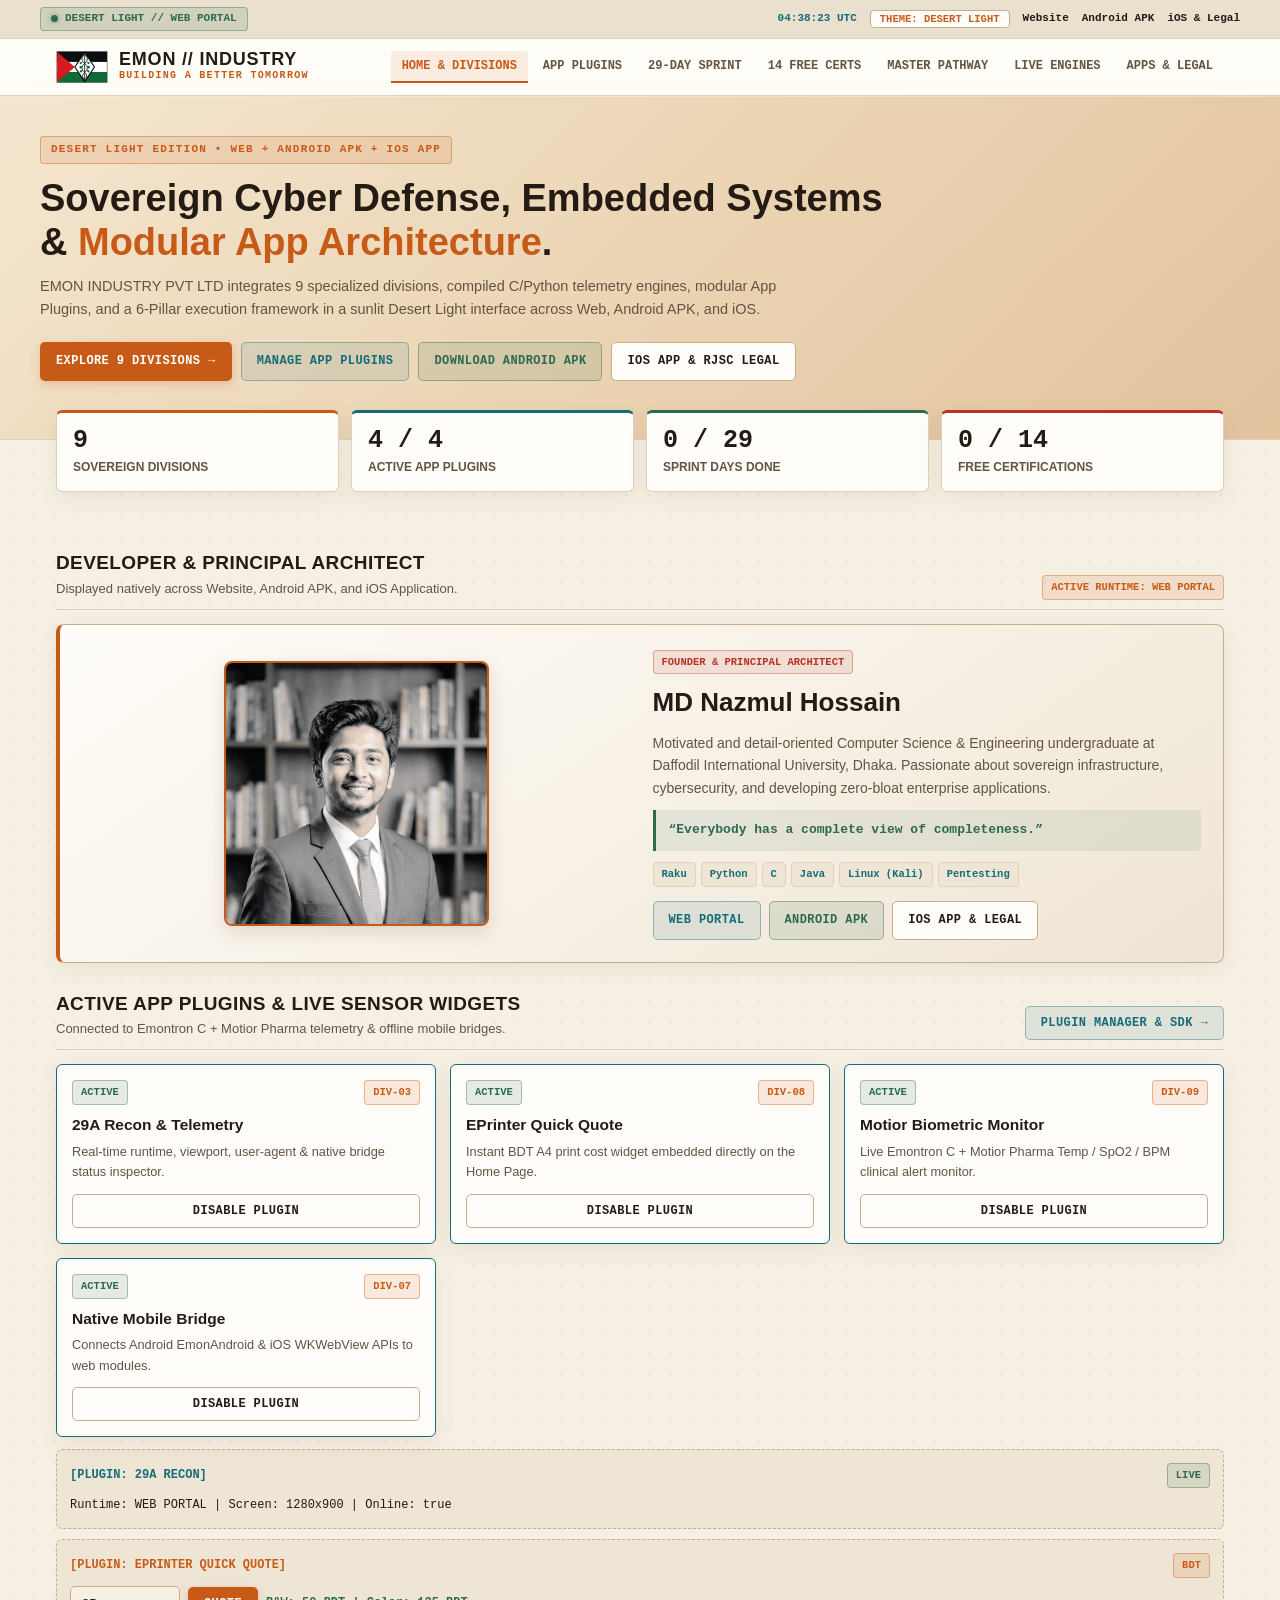
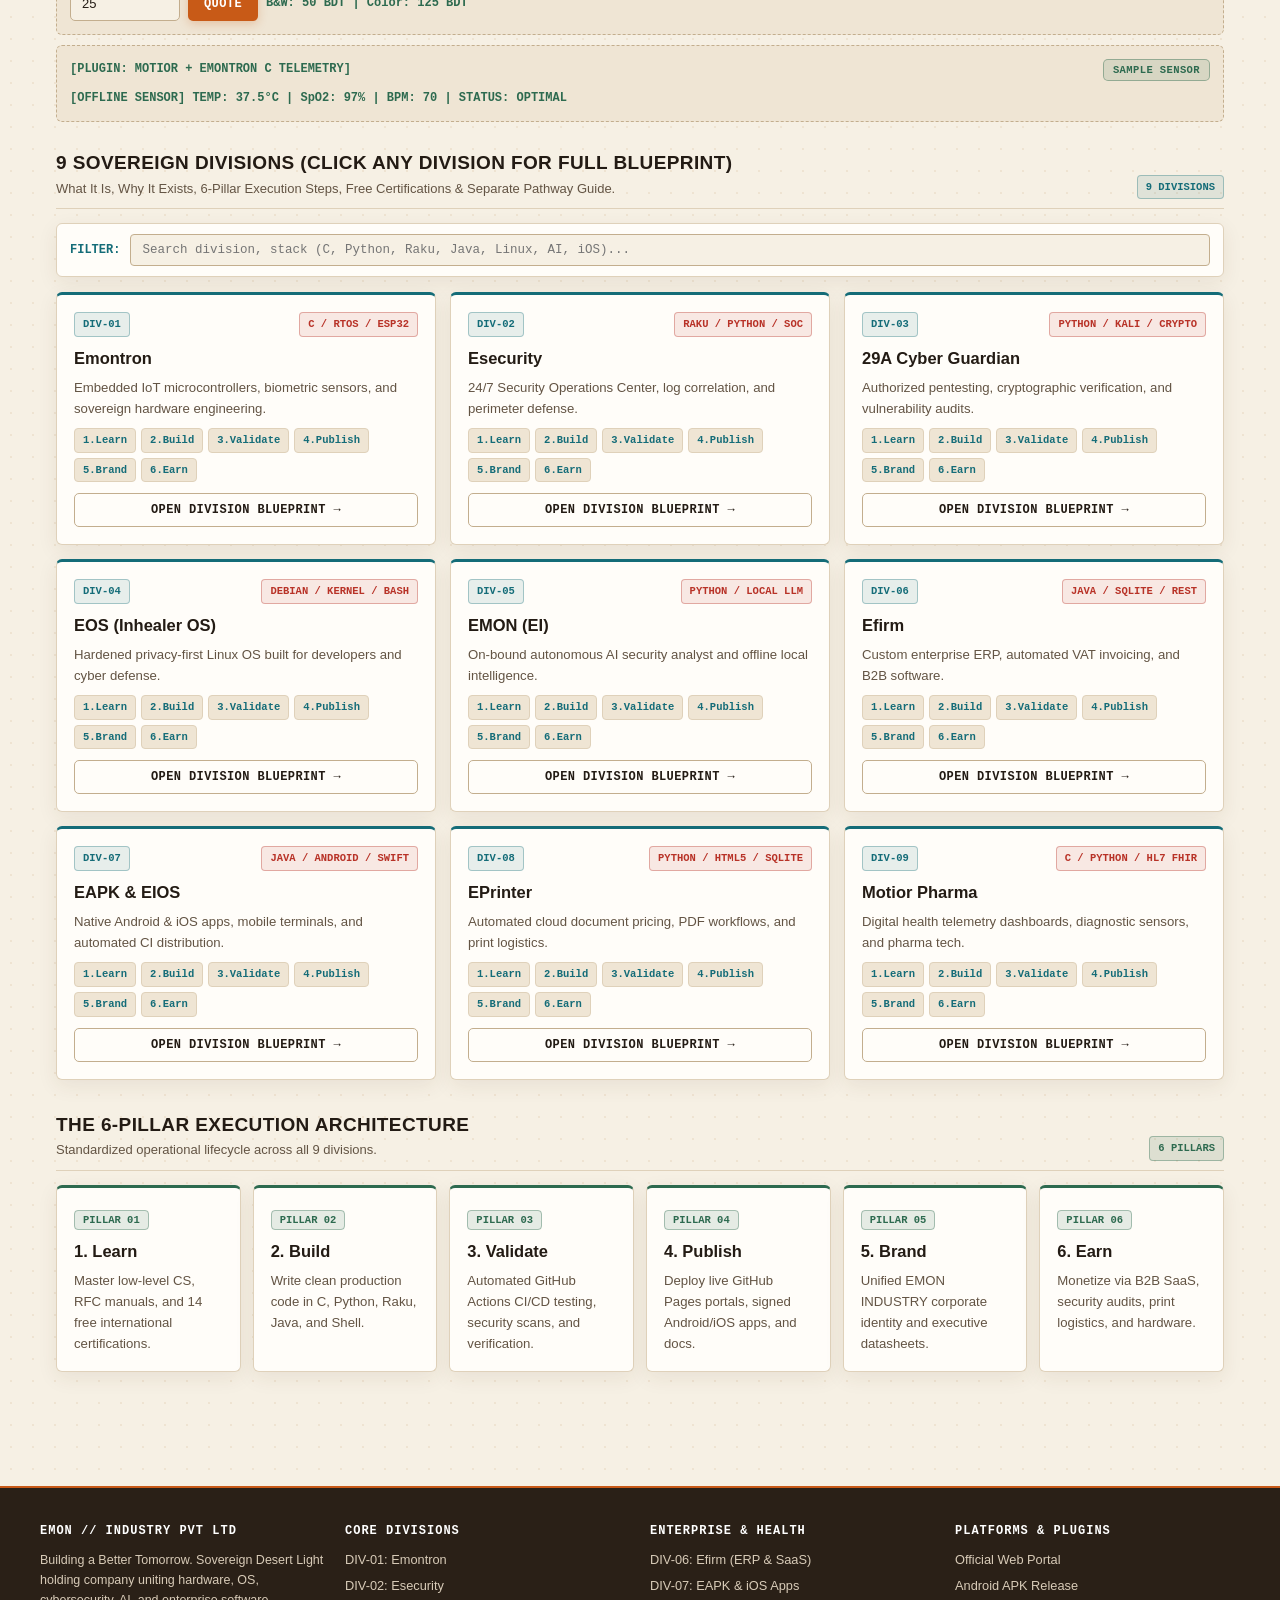
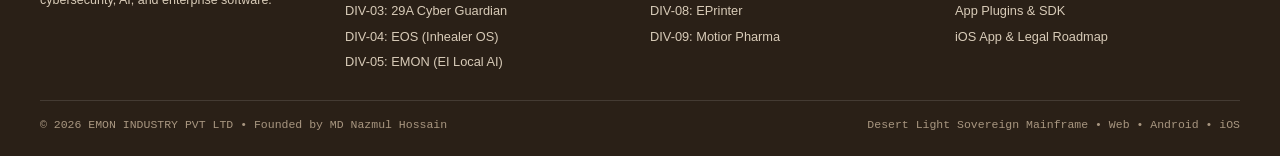
==== commit 42cd4178: "Deploy Desert Light theme across Web, Android APK & iOS" ====
--- a/docs/index.html
+++ b/docs/index.html
@@ -3,146 +3,174 @@
 <head>
 <meta charset="UTF-8">
 <meta name="viewport" content="width=device-width,initial-scale=1.0,viewport-fit=cover">
-<meta name="theme-color" content="#070a0f">
+<meta name="theme-color" content="#f6f0e4">
 <meta name="apple-mobile-web-app-capable" content="yes">
-<meta name="apple-mobile-web-app-status-bar-style" content="black-translucent">
+<meta name="apple-mobile-web-app-status-bar-style" content="default">
 <meta name="apple-mobile-web-app-title" content="EMON INDUSTRY">
 <link rel="apple-touch-icon" href="assets/founder.jpg">
 <link rel="manifest" href="manifest.json">
-<title>EMON INDUSTRY PVT LTD | Mother Holding Corporation &amp; 9 Sovereign Subsidiaries</title>
+<title>EMON INDUSTRY PVT LTD | Sovereign Desert Light Mainframe &amp; Enterprise Systems</title>
 <style>
 :root{
-  --bg:#070a0f;--panel:#0d131d;--panel2:#121a27;--bd:#1f2b3d;--bd-hi:#2e405b;
-  --orange:#ff4d00;--red:#ff2a3c;--cyan:#00e5ff;--green:#00e676;--gold:#ffb300;--txt:#e6edf7;--mut:#8fa3bf;
+  --bg:#f6f0e4;
+  --dot:rgba(176,118,58,.11);
+  --panel:#fffdf9;
+  --panel2:#efe5d4;
+  --bd:#dfd1ba;
+  --bd-hi:#c3ae8e;
+  --orange:#c85a17;
+  --orange-hi:#a9470d;
+  --red:#b83227;
+  --cyan:#146c78;
+  --green:#2d6a4f;
+  --gold:#b58324;
+  --txt:#231b14;
+  --mut:#635444;
+  --hero-bg:linear-gradient(135deg,#f4e6cf 0%,#ebd4b3 52%,#e3c29e 100%);
+  --util-bg:#eae0ce;
+  --hdr-bg:rgba(255,253,249,.94);
+  --foot-bg:#2a2017;
+  --foot-txt:#d8cbb8;
+  --term-bg:#241b13;
+  --term-txt:#7ee0a8;
+  --shadow:0 6px 20px rgba(74,52,31,.08);
   --mono:ui-monospace,SFMono-Regular,Menlo,Monaco,Consolas,"Liberation Mono",monospace;
+}
+body.dusk{
+  --bg:#1c1611;--dot:rgba(232,176,108,.07);--panel:#261e17;--panel2:#30261d;--bd:#443629;--bd-hi:#614d3b;
+  --orange:#e6732c;--orange-hi:#ff8840;--red:#e05246;--cyan:#3fb6c6;--green:#52b788;--gold:#dda13b;
+  --txt:#f5ede0;--mut:#bba994;--hero-bg:linear-gradient(135deg,#241c15 0%,#332519 55%,#3d271b 100%);
+  --util-bg:#16110d;--hdr-bg:rgba(38,30,23,.95);--foot-bg:#140f0b;--foot-txt:#b8a691;
+  --term-bg:#120e0a;--term-txt:#6ee7b7;--shadow:0 8px 24px rgba(0,0,0,.35);
 }
 *{box-sizing:border-box;margin:0;padding:0;-webkit-tap-highlight-color:transparent}
 html{scroll-behavior:smooth}
-body{background:var(--bg);background-image:radial-gradient(rgba(0,229,255,.055) 1px,transparent 1px);background-size:24px 24px;color:var(--txt);font-family:-apple-system,BlinkMacSystemFont,"Segoe UI",Roboto,Arial,sans-serif;line-height:1.6}
+body{
+  background:var(--bg);
+  background-image:radial-gradient(var(--dot) 1.2px,transparent 1.2px);
+  background-size:22px 22px;
+  color:var(--txt);
+  font-family:-apple-system,BlinkMacSystemFont,"Segoe UI",Roboto,Arial,sans-serif;
+  line-height:1.6;
+  transition:background .2s,color .2s;
+}
 a{color:var(--cyan);text-decoration:none}
 
-/* Top Utility Bar */
-.util{background:#04060a;border-bottom:1px solid var(--bd);font-family:var(--mono);font-size:11px;padding:7px 16px;color:var(--mut)}
+/* Top Sunlit Sand Utility Bar */
+.util{background:var(--util-bg);border-bottom:1px solid var(--bd);font-family:var(--mono);font-size:11px;padding:7px 16px;color:var(--mut)}
 .util-in,.nav-in,.hero-in,.wrap,.foot-in,.foot-bot{max-width:1200px;margin:auto}
 .util-in{display:flex;justify-content:space-between;align-items:center;flex-wrap:wrap;gap:8px}
-.spill{display:inline-flex;align-items:center;gap:7px;background:rgba(0,230,118,.08);border:1px solid rgba(0,230,118,.35);color:var(--green);padding:2px 10px;border-radius:3px;font-weight:700}
-.dot{width:7px;height:7px;border-radius:50%;background:var(--green);box-shadow:0 0 8px var(--green);animation:pulse 2s infinite}
+.spill{display:inline-flex;align-items:center;gap:7px;background:rgba(45,106,79,.12);border:1px solid rgba(45,106,79,.38);color:var(--green);padding:2px 10px;border-radius:4px;font-weight:800}
+.dot{width:7px;height:7px;border-radius:50%;background:var(--green);box-shadow:0 0 6px rgba(45,106,79,.6);animation:pulse 2.2s infinite}
 @keyframes pulse{0%,100%{opacity:1}50%{opacity:.4}}
-.ulinks{display:flex;gap:14px;flex-wrap:wrap;align-items:center}.ulinks a{color:#cbd5e1;font-weight:700}.ulinks a:hover{color:var(--orange)}
-
-/* Header */
-header{background:rgba(7,10,15,.95);backdrop-filter:blur(12px);border-bottom:1px solid var(--bd);position:sticky;top:0;z-index:300}
+.ulinks{display:flex;gap:13px;flex-wrap:wrap;align-items:center}
+.ulinks a{color:var(--txt);font-weight:700}.ulinks a:hover{color:var(--orange)}
+.tbtn{background:var(--panel);border:1px solid var(--bd-hi);color:var(--orange);font-family:var(--mono);font-size:10.5px;font-weight:800;padding:2px 9px;border-radius:4px;cursor:pointer}
+
+/* Sticky Limestone Header */
+header{background:var(--hdr-bg);backdrop-filter:blur(12px);border-bottom:1px solid var(--bd);position:sticky;top:0;z-index:300}
 .nav-in{padding:11px 16px;display:flex;justify-content:space-between;align-items:center;flex-wrap:wrap;gap:10px}
 .brand{display:flex;align-items:center;gap:11px;cursor:pointer}
-.b1{font-size:17.5px;font-weight:900;letter-spacing:.8px;color:#fff;line-height:1.05}
-.b2{font-family:var(--mono);font-size:10px;font-weight:700;letter-spacing:1.2px;color:var(--orange);text-transform:uppercase}
+.b1{font-size:18px;font-weight:900;letter-spacing:.8px;color:var(--txt);line-height:1.05}
+.b2{font-family:var(--mono);font-size:10px;font-weight:800;letter-spacing:1.3px;color:var(--orange);text-transform:uppercase}
 .nav{display:flex;gap:4px;overflow-x:auto;white-space:nowrap;scrollbar-width:none}
 .nav::-webkit-scrollbar{display:none}
-.nbtn{background:transparent;border:none;border-bottom:2px solid transparent;color:var(--mut);font-family:var(--mono);font-size:12px;font-weight:700;padding:8px 11px;cursor:pointer;text-transform:uppercase;transition:color .15s,background .15s}
-.nbtn:hover{color:#fff}.nbtn.active{color:var(--cyan);border-bottom-color:var(--orange);background:rgba(255,77,0,.08)}
-
-/* Mother Company Hero */
-.hero{background:linear-gradient(135deg,#070a0f 0%,#0d1624 55%,#1b0d14 100%);border-bottom:1px solid var(--bd);padding:36px 16px 56px}
-.eye{display:inline-block;font-family:var(--mono);background:rgba(255,179,0,.12);border:1px solid rgba(255,179,0,.45);color:var(--gold);font-size:11px;font-weight:800;letter-spacing:1.2px;padding:4px 10px;border-radius:3px;margin-bottom:12px;text-transform:uppercase}
-.hero h1{font-size:clamp(24px,4vw,38px);font-weight:900;line-height:1.16;max-width:900px;margin-bottom:11px;color:#fff}
+.nbtn{background:transparent;border:none;border-bottom:2px solid transparent;color:var(--mut);font-family:var(--mono);font-size:12px;font-weight:700;padding:8px 11px;cursor:pointer;text-transform:uppercase;border-radius:4px 4px 0 0;transition:all .15s}
+.nbtn:hover{color:var(--txt);background:rgba(200,90,23,.06)}
+.nbtn.active{color:var(--orange);border-bottom-color:var(--orange);background:rgba(200,90,23,.1)}
+
+/* Sunlit Desert Hero */
+.hero{background:var(--hero-bg);border-bottom:1px solid var(--bd);padding:38px 16px 58px;position:relative;overflow:hidden}
+.eye{display:inline-block;font-family:var(--mono);background:rgba(200,90,23,.12);border:1px solid rgba(200,90,23,.4);color:var(--orange);font-size:11px;font-weight:800;letter-spacing:1.2px;padding:4px 10px;border-radius:4px;margin-bottom:12px;text-transform:uppercase}
+.hero h1{font-size:clamp(24px,4vw,38px);font-weight:900;line-height:1.16;max-width:860px;margin-bottom:11px;color:var(--txt)}
 .hero h1 span{color:var(--orange)}
-.hero p{font-size:14.5px;color:#b4c3d8;max-width:790px;margin-bottom:20px}
+.hero p{font-size:14.5px;color:var(--mut);max-width:760px;margin-bottom:20px;font-weight:500}
 .ctas{display:flex;gap:9px;flex-wrap:wrap}
 
 /* Buttons */
-.btn{display:inline-flex;align-items:center;justify-content:center;gap:6px;padding:9px 15px;border-radius:4px;font-family:var(--mono);font-size:12px;font-weight:800;border:1px solid transparent;cursor:pointer;text-transform:uppercase;letter-spacing:.4px;transition:transform .1s,background .15s,border-color .15s}
+.btn{display:inline-flex;align-items:center;justify-content:center;gap:6px;padding:9px 15px;border-radius:5px;font-family:var(--mono);font-size:12px;font-weight:800;border:1px solid transparent;cursor:pointer;text-transform:uppercase;letter-spacing:.4px;transition:transform .1s,background .15s,border-color .15s}
 .btn:active{transform:scale(.98)}
-.bp{background:var(--orange);color:#fff}.bp:hover{background:#e04300}
-.bc{background:rgba(0,229,255,.12);color:var(--cyan);border-color:rgba(0,229,255,.4)}.bc:hover{background:rgba(0,229,255,.2)}
-.bg{background:rgba(0,230,118,.14);color:var(--green);border-color:rgba(0,230,118,.4)}.bg:hover{background:rgba(0,230,118,.22)}
-.bs{background:var(--panel2);color:var(--txt);border-color:var(--bd-hi)}.bs:hover{border-color:var(--cyan);color:var(--cyan)}
-
-/* Metrics */
+.bp{background:var(--orange);color:#fff;box-shadow:0 3px 10px rgba(200,90,23,.25)}.bp:hover{background:var(--orange-hi)}
+.bc{background:rgba(20,108,120,.1);color:var(--cyan);border-color:rgba(20,108,120,.38)}.bc:hover{background:rgba(20,108,120,.18)}
+.bg{background:rgba(45,106,79,.12);color:var(--green);border-color:rgba(45,106,79,.4)}.bg:hover{background:rgba(45,106,79,.2)}
+.bs{background:var(--panel);color:var(--txt);border-color:var(--bd-hi)}.bs:hover{border-color:var(--orange);color:var(--orange)}
+
+/* Floating Dune Metrics */
 .mwrap{max-width:1200px;margin:-30px auto 22px;padding:0 16px;position:relative;z-index:10}
 .metrics{display:grid;grid-template-columns:repeat(auto-fit,minmax(195px,1fr));gap:12px}
-.mc{background:var(--panel);border:1px solid var(--bd);border-top:3px solid var(--orange);border-radius:5px;padding:14px 16px;box-shadow:0 8px 24px rgba(0,0,0,.45)}
-.mnum{font-family:var(--mono);font-size:24px;font-weight:900;color:#fff;line-height:1.1}.mlbl{font-size:11.5px;font-weight:700;color:var(--mut);margin-top:4px;text-transform:uppercase}
-
-/* Sections & Grids */
+.mc{background:var(--panel);border:1px solid var(--bd);border-top:3px solid var(--orange);border-radius:6px;padding:14px 16px;box-shadow:var(--shadow)}
+.mnum{font-family:var(--mono);font-size:25px;font-weight:900;color:var(--txt);line-height:1.1}.mlbl{font-size:12px;font-weight:700;color:var(--mut);margin-top:4px;text-transform:uppercase}
+
+/* Sections & Headings */
 .wrap{padding:8px 16px 64px}.sec{display:none}.sec.active{display:block;animation:fadeIn .16s ease}
 @keyframes fadeIn{from{opacity:0;transform:translateY(3px)}to{opacity:1;transform:translateY(0)}}
 .sh{display:flex;justify-content:space-between;align-items:flex-end;flex-wrap:wrap;gap:10px;margin:26px 0 14px;padding-bottom:9px;border-bottom:1px solid var(--bd)}
-.sh h2{font-size:19px;font-weight:900;color:#fff;text-transform:uppercase;letter-spacing:.5px}.sh p{font-size:13px;color:var(--mut)}
-.tag{font-family:var(--mono);font-size:10.5px;font-weight:800;padding:3px 8px;border-radius:3px;background:rgba(0,229,255,.1);border:1px solid rgba(0,229,255,.3);color:var(--cyan);text-transform:uppercase}
-.tr{background:rgba(255,42,60,.12);border-color:rgba(255,42,60,.35);color:#ff6b78}
-.tg{background:rgba(0,230,118,.1);border-color:rgba(0,230,118,.35);color:var(--green)}
-.to{background:rgba(255,77,0,.12);border-color:rgba(255,77,0,.4);color:var(--orange)}
-.tgold{background:rgba(255,179,0,.14);border-color:rgba(255,179,0,.45);color:var(--gold)}
-
-/* Mother Holding Banner */
-.mother-box{background:linear-gradient(145deg,#0d1420 0%,#141d2e 100%);border:1px solid var(--gold);border-left:5px solid var(--gold);border-radius:6px;padding:20px;margin-bottom:24px;box-shadow:0 10px 30px rgba(0,0,0,.45)}
-.mother-head{display:flex;justify-content:space-between;align-items:center;flex-wrap:wrap;gap:14px;padding-bottom:14px;border-bottom:1px solid var(--bd)}
-.tree-grid{display:grid;grid-template-columns:repeat(auto-fit,minmax(220px,1fr));gap:10px;margin-top:14px}
-.tree-node{background:#080c13;border:1px solid var(--bd-hi);border-radius:4px;padding:10px 12px;display:flex;align-items:center;gap:10px;cursor:pointer;transition:border-color .15s}
-.tree-node:hover{border-color:var(--gold)}
-
-/* Founder & Nerve-Design Card */
-.fcard{background:linear-gradient(145deg,var(--panel) 0%,#101826 100%);border:1px solid var(--bd-hi);border-left:4px solid var(--orange);border-radius:6px;padding:22px;display:grid;grid-template-columns:repeat(auto-fit,minmax(260px,1fr));gap:22px;align-items:start;box-shadow:0 10px 30px rgba(0,0,0,.45)}
-.fphoto{width:100%;max-width:265px;border-radius:6px;border:2px solid var(--orange);display:block;margin:auto;object-fit:cover;background:#070a0f}
-.fquote{border-left:3px solid var(--green);background:rgba(0,230,118,.06);padding:9px 13px;margin:9px 0;font-family:var(--mono);font-size:12.5px;color:var(--green);font-weight:700}
-.role-list{display:grid;grid-template-columns:repeat(auto-fit,minmax(210px,1fr));gap:6px;margin:10px 0}
-.role-item{background:#080c13;border:1px solid var(--bd);border-left:2px solid var(--cyan);padding:6px 10px;font-family:var(--mono);font-size:11.5px;color:#cbd5e1}
+.sh h2{font-size:19px;font-weight:900;color:var(--txt);text-transform:uppercase;letter-spacing:.4px}.sh p{font-size:13px;color:var(--mut)}
+.tag{font-family:var(--mono);font-size:10.5px;font-weight:800;padding:3px 8px;border-radius:4px;background:rgba(20,108,120,.1);border:1px solid rgba(20,108,120,.32);color:var(--cyan);text-transform:uppercase}
+.tr{background:rgba(184,50,39,.1);border-color:rgba(184,50,39,.35);color:var(--red)}
+.tg{background:rgba(45,106,79,.12);border-color:rgba(45,106,79,.36);color:var(--green)}
+.to{background:rgba(200,90,23,.12);border-color:rgba(200,90,23,.38);color:var(--orange)}
+
+/* Home Developer Spotlight Card */
+.fcard{background:linear-gradient(145deg,var(--panel) 0%,var(--panel2) 100%);border:1px solid var(--bd-hi);border-left:4px solid var(--orange);border-radius:8px;padding:22px;display:grid;grid-template-columns:repeat(auto-fit,minmax(250px,1fr));gap:22px;align-items:center;box-shadow:var(--shadow)}
+.fphoto{width:100%;max-width:265px;border-radius:8px;border:2px solid var(--orange);display:block;margin:auto;object-fit:cover;background:var(--panel2);box-shadow:0 6px 18px rgba(74,52,31,.15)}
+.fquote{border-left:3px solid var(--green);background:rgba(45,106,79,.09);padding:10px 13px;margin:11px 0;font-family:var(--mono);font-size:13px;color:var(--green);font-weight:800;border-radius:0 4px 4px 0}
 
 /* Plugins */
-.plg-card{background:var(--panel);border:1px solid var(--bd);border-radius:5px;padding:15px;display:flex;flex-direction:column;justify-content:space-between;transition:border-color .15s}
-.plg-card.enabled{border-color:var(--cyan)}.plg-slot{background:#090e16;border:1px dashed var(--bd-hi);border-radius:5px;padding:13px;margin-top:10px}
-
-/* Subsidiary Cards & Blueprints */
-.sbar{background:var(--panel);border:1px solid var(--bd);border-radius:5px;padding:10px 13px;margin-bottom:15px;display:flex;gap:10px;flex-wrap:wrap;align-items:center}
-.sbar input{flex:1;min-width:210px;margin:0;padding:8px 11px;border:1px solid var(--bd-hi);border-radius:4px;background:#06090e;color:#fff;font-family:var(--mono);font-size:12.5px}
-.grid{display:grid;grid-template-columns:repeat(auto-fit,minmax(300px,1fr));gap:14px}
+.plg-card{background:var(--panel);border:1px solid var(--bd);border-radius:6px;padding:15px;display:flex;flex-direction:column;justify-content:space-between;box-shadow:var(--shadow);transition:border-color .15s}
+.plg-card.enabled{border-color:var(--cyan)}
+.plg-slot{background:var(--panel2);border:1px dashed var(--bd-hi);border-radius:6px;padding:13px;margin-top:10px}
+
+/* Cards & Division Blueprints */
+.sbar{background:var(--panel);border:1px solid var(--bd);border-radius:6px;padding:10px 13px;margin-bottom:15px;display:flex;gap:10px;flex-wrap:wrap;align-items:center;box-shadow:var(--shadow)}
+.sbar input{flex:1;min-width:210px;margin:0;padding:8px 11px;border:1px solid var(--bd-hi);border-radius:4px;background:var(--bg);color:var(--txt);font-family:var(--mono);font-size:12.5px}
+.grid{display:grid;grid-template-columns:repeat(auto-fit,minmax(295px,1fr));gap:14px}
 .pgrid{display:grid;grid-template-columns:repeat(auto-fit,minmax(175px,1fr));gap:12px;margin-bottom:20px}
-.card{background:var(--panel);border:1px solid var(--bd);border-radius:5px;padding:17px}
+.card{background:var(--panel);border:1px solid var(--bd);border-radius:6px;padding:17px;box-shadow:var(--shadow)}
 .dcard{border-top:3px solid var(--cyan);cursor:pointer;display:flex;flex-direction:column;justify-content:space-between;transition:transform .15s,border-color .15s}
 .dcard:hover{transform:translateY(-2px);border-color:var(--orange)}
-.sub-logo-box{width:54px;height:40px;background:#06090e;border:1px solid var(--bd-hi);border-radius:4px;display:flex;align-items:center;justify-content:center;padding:4px;flex-shrink:0}
 .ctop{display:flex;justify-content:space-between;align-items:center;margin-bottom:8px;gap:6px;flex-wrap:wrap}
-.card h3{font-size:16.5px;font-weight:800;color:#fff;margin-bottom:4px}.card p,.card li{font-size:13.2px;color:var(--mut)}
+.card h3{font-size:16.5px;font-weight:800;color:var(--txt);margin-bottom:5px}.card p,.card li{font-size:13.2px;color:var(--mut)}
 .mini{display:flex;flex-wrap:wrap;gap:5px;margin-top:9px}
-.mini span{font-family:var(--mono);font-size:10.5px;font-weight:700;padding:3px 8px;border-radius:3px;background:#090e16;border:1px solid var(--bd-hi);color:var(--cyan)}
+.mini span{font-family:var(--mono);font-size:10.5px;font-weight:800;padding:3px 8px;border-radius:4px;background:var(--panel2);border:1px solid var(--bd);color:var(--cyan)}
 .chips{display:flex;gap:6px;overflow-x:auto;padding-bottom:8px;margin-bottom:14px}
-.chip{background:var(--panel);color:var(--mut);border:1px solid var(--bd);padding:6px 12px;border-radius:3px;font-family:var(--mono);font-size:11.5px;font-weight:700;cursor:pointer;white-space:nowrap}
+.chip{background:var(--panel);color:var(--mut);border:1px solid var(--bd);padding:6px 12px;border-radius:4px;font-family:var(--mono);font-size:11.5px;font-weight:700;cursor:pointer;white-space:nowrap}
 .chip.active{background:var(--orange);color:#fff;border-color:var(--orange)}
-.bpbox{background:var(--panel);border:1px solid var(--bd);border-left:4px solid var(--cyan);border-radius:5px;padding:17px;margin-bottom:13px}
+.bpbox{background:var(--panel);border:1px solid var(--bd);border-left:4px solid var(--cyan);border-radius:6px;padding:17px;margin-bottom:13px;box-shadow:var(--shadow)}
 .bpbox.why{border-left-color:var(--orange)}.bpbox.how{border-left-color:var(--green)}.bpbox.guide{border-left-color:var(--red)}
-.bpbox h3{font-family:var(--mono);font-size:13.5px;font-weight:800;color:#fff;text-transform:uppercase;margin-bottom:8px}
-.srow{background:#090e16;border:1px solid var(--bd);border-radius:4px;padding:9px 12px;margin-bottom:7px;font-size:13.2px;color:var(--txt)}.srow strong{color:var(--cyan)}
-.pbg{height:11px;background:#06090e;border:1px solid var(--bd);border-radius:999px;overflow:hidden;margin-top:9px}
+.bpbox h3{font-family:var(--mono);font-size:13.5px;font-weight:800;color:var(--txt);text-transform:uppercase;margin-bottom:8px}
+.srow{background:var(--panel2);border:1px solid var(--bd);border-radius:4px;padding:9px 12px;margin-bottom:7px;font-size:13.2px;color:var(--txt)}.srow strong{color:var(--cyan)}
+.pbg{height:11px;background:var(--panel2);border:1px solid var(--bd);border-radius:999px;overflow:hidden;margin-top:9px}
 .pfill{height:100%;width:0%;background:linear-gradient(90deg,var(--orange),var(--green));transition:width .25s}
 .frow{display:flex;gap:6px;flex-wrap:wrap;margin:13px 0}
 .fbtn{background:var(--panel);color:var(--mut);border:1px solid var(--bd);padding:6px 12px;border-radius:4px;font-family:var(--mono);font-size:11.5px;font-weight:700;cursor:pointer}
 .fbtn.active{background:var(--orange);color:#fff;border-color:var(--orange)}
-.day{display:flex;align-items:flex-start;gap:10px;background:var(--panel);border:1px solid var(--bd);border-radius:5px;padding:11px 13px;margin-bottom:8px;cursor:pointer}
-.day.done{border-color:var(--green);background:rgba(0,230,118,.06)}.day input{width:17px;height:17px;margin-top:2px;accent-color:var(--green)}
-input,select,textarea{width:100%;background:#06090e;border:1px solid var(--bd-hi);color:#fff;padding:9px 11px;border-radius:4px;margin-top:8px;font-size:13px}
-.out{margin-top:9px;background:#04060a;border:1px solid var(--bd);color:var(--green);border-radius:4px;padding:10px 12px;font-size:12px;white-space:pre-wrap;font-family:var(--mono)}
-footer{background:#04060a;border-top:1px solid var(--bd);color:var(--mut);padding:34px 16px 22px;margin-top:30px}
-.foot-in{display:grid;grid-template-columns:repeat(auto-fit,minmax(210px,1fr));gap:20px;padding-bottom:22px;border-bottom:1px solid var(--bd)}
+.day{display:flex;align-items:flex-start;gap:10px;background:var(--panel);border:1px solid var(--bd);border-radius:6px;padding:11px 13px;margin-bottom:8px;cursor:pointer;box-shadow:var(--shadow)}
+.day.done{border-color:var(--green);background:rgba(45,106,79,.08)}.day input{width:17px;height:17px;margin-top:2px;accent-color:var(--green)}
+input,select,textarea{width:100%;background:var(--bg);border:1px solid var(--bd-hi);color:var(--txt);padding:9px 11px;border-radius:5px;margin-top:8px;font-size:13px}
+.out{margin-top:9px;background:var(--term-bg);border:1px solid var(--bd-hi);color:var(--term-txt);border-radius:5px;padding:10px 12px;font-size:12px;white-space:pre-wrap;font-family:var(--mono)}
+footer{background:var(--foot-bg);border-top:2px solid var(--orange);color:var(--foot-txt);padding:34px 16px 22px;margin-top:30px}
+.foot-in{display:grid;grid-template-columns:repeat(auto-fit,minmax(210px,1fr));gap:20px;padding-bottom:22px;border-bottom:1px solid rgba(255,255,255,.12)}
 .foot-in h4{font-family:var(--mono);color:#fff;font-size:12px;text-transform:uppercase;letter-spacing:1px;margin-bottom:9px}
-.foot-in li{list-style:none;font-size:12.8px;margin-bottom:5px}.foot-in a{color:var(--mut)}
-.foot-bot{margin-top:15px;font-family:var(--mono);font-size:11.5px;color:#64748b;display:flex;justify-content:space-between;flex-wrap:wrap;gap:8px}
+.foot-in li{list-style:none;font-size:12.8px;margin-bottom:5px}.foot-in a{color:var(--foot-txt)}.foot-in a:hover{color:#ff9e5e}
+.foot-bot{margin-top:15px;font-family:var(--mono);font-size:11.5px;color:#a89680;display:flex;justify-content:space-between;flex-wrap:wrap;gap:8px}
 </style>
 </head>
 <body>
 <div class="util"><div class="util-in">
-  <div><span class="spill"><span class="dot"></span><span id="rtBadge">EMON INDUSTRY PVT LTD // MOTHER MAINFRAME ONLINE</span></span></div>
+  <div><span class="spill"><span class="dot"></span><span id="rtBadge">DESERT LIGHT MAINFRAME // WEB PORTAL ONLINE</span></span></div>
   <div class="ulinks">
-    <span id="utcClock" style="color:var(--cyan)"></span>
+    <span id="utcClock" style="color:var(--cyan);font-weight:700"></span>
+    <button class="tbtn" id="themeBtn" onclick="toggleTheme()">THEME: DESERT LIGHT</button>
     <a href="https://mnhemon357-cyber.github.io/emon-industry/" target="_blank">Website</a>
     <a href="https://github.com/mnhemon357-cyber/emon-industry/releases/latest" target="_blank">Android APK</a>
-    <a href="#platforms" onclick="navTo('sec-apps')">iOS App &amp; Legal</a>
-    <a href="https://github.com/mnhemon357-cyber/emon-industry" target="_blank">GitHub</a>
+    <a href="#platforms" onclick="navTo('sec-apps')">iOS &amp; Legal</a>
   </div>
 </div></div>
 
 <header><div class="nav-in">
   <div class="brand" onclick="closeBp();navTo('sec-home')">
-    <svg width="56" height="35" viewBox="0 0 116 72" xmlns="http://www.w3.org/2000/svg">
+    <svg width="52" height="32" viewBox="0 0 116 72" xmlns="http://www.w3.org/2000/svg">
       <rect x="1" y="1" width="114" height="70" fill="#0B0E11"/>
       <rect x="2" y="2" width="112" height="22.6" fill="#0B0E11"/><rect x="2" y="24.6" width="112" height="22.8" fill="#FFF"/><rect x="2" y="47.4" width="112" height="22.6" fill="#0E6B38"/>
       <polygon points="2,2 42,36 2,70" fill="#D61A1F"/><polygon points="64,3 86,36 64,69 42,36" fill="#FFF" stroke="#0B0E11" stroke-width="2.5"/>
@@ -151,10 +179,10 @@
       <path d="M64,8 C56,14 56,22 64,28 C72,34 72,42 64,48 C58,53 58,60 64,65" fill="none" stroke="#0B0E11" stroke-width="1.8"/>
       <path d="M60,26 C53,23 50,26 55,30 Z M60,35 C52,32 49,36 55,40 Z M60,44 C53,42 50,46 56,49 Z M68,26 C75,23 78,26 73,30 Z M68,35 C76,32 79,36 73,40 Z M68,44 C75,42 78,46 72,49 Z" fill="#0E6B38"/>
     </svg>
-    <div><div class="b1">EMON INDUSTRY PVT LTD</div><div class="b2">Mother Holding Corp &bull; Beyond Future</div></div>
+    <div><div class="b1">EMON // INDUSTRY</div><div class="b2">Building a Better Tomorrow</div></div>
   </div>
   <nav class="nav" id="topNav">
-    <button class="nbtn active" data-sec="sec-home" onclick="closeBp();navTo('sec-home')">Home &amp; Subsidiaries</button>
+    <button class="nbtn active" data-sec="sec-home" onclick="closeBp();navTo('sec-home')">Home &amp; Divisions</button>
     <button class="nbtn" data-sec="sec-plugins" onclick="navTo('sec-plugins')">App Plugins</button>
     <button class="nbtn" data-sec="sec-sprint" onclick="navTo('sec-sprint')">29-Day Sprint</button>
     <button class="nbtn" data-sec="sec-certs" onclick="navTo('sec-certs')">14 Free Certs</button>
@@ -165,11 +193,11 @@
 </div></header>
 
 <section class="hero"><div class="hero-in">
-  <div class="eye">MOTHER PARENT CORPORATION &bull; WEB PORTAL + ANDROID APK + iOS APP</div>
-  <h1><span>EMON INDUSTRY PVT LTD</span> — Parent Holding Company of 9 Independent Subsidiaries.</h1>
-  <p>&ldquo;Beyond Future &bull; A Company for Mankind &bull; Building a Better Tomorrow.&rdquo; Governing all 9 separate technology, security, hardware, AI, software, mobile, print, and pharmaceutical companies across Web, Android APK, and iOS.</p>
+  <div class="eye">DESERT LIGHT EDITION &bull; WEB + ANDROID APK + iOS APP</div>
+  <h1>Sovereign Cyber Defense, Embedded Systems &amp; <span>Modular App Architecture</span>.</h1>
+  <p>EMON INDUSTRY PVT LTD integrates 9 specialized divisions, compiled C/Python telemetry engines, modular App Plugins, and a 6-Pillar execution framework in a sunlit Desert Light interface across Web, Android APK, and iOS.</p>
   <div class="ctas">
-    <button class="btn bp" onclick="closeBp();navTo('sec-home');document.getElementById('motherAnchor').scrollIntoView({behavior:'smooth'})">Corporate Structure (9 Subsidiaries) &rarr;</button>
+    <button class="btn bp" onclick="closeBp();navTo('sec-home');document.getElementById('homeDivsAnchor').scrollIntoView({behavior:'smooth'})">Explore 9 Divisions &rarr;</button>
     <button class="btn bc" onclick="navTo('sec-plugins')">Manage App Plugins</button>
     <a class="btn bg" href="https://github.com/mnhemon357-cyber/emon-industry/releases/latest" target="_blank">Download Android APK</a>
     <button class="btn bs" onclick="navTo('sec-apps')">iOS App &amp; RJSC Legal</button>
@@ -177,7 +205,7 @@
 </div></section>
 
 <div class="mwrap"><div class="metrics">
-  <div class="mc" style="border-top-color:var(--gold)"><div class="mnum">1 + 9</div><div class="mlbl">Mother Corp + 9 Subsidiaries</div></div>
+  <div class="mc"><div class="mnum">9</div><div class="mlbl">Sovereign Divisions</div></div>
   <div class="mc" style="border-top-color:var(--cyan)"><div class="mnum" id="mPlg">4 / 4</div><div class="mlbl">Active App Plugins</div></div>
   <div class="mc" style="border-top-color:var(--green)"><div class="mnum" id="mSp">0 / 29</div><div class="mlbl">Sprint Days Done</div></div>
   <div class="mc" style="border-top-color:var(--red)"><div class="mnum" id="mCe">0 / 14</div><div class="mlbl">Free Certifications</div></div>
@@ -186,64 +214,19 @@
 <main class="wrap">
   <section id="sec-home" class="sec active">
     <div id="pList">
-      <!-- MOTHER COMPANY ARCHITECTURE BANNER (ON EVERY PLATFORM: WEB, ANDROID APK, iOS) -->
-      <div id="motherAnchor" class="sh">
-        <div><h2>Mother Holding Corporation &amp; Corporate Hierarchy</h2><p>EMON INDUSTRY PVT LTD is the parent mother company governing all 9 separate subsidiaries across Web, Android APK &amp; iOS.</p></div>
-        <span class="tag tgold" id="platTag">MOTHER CORP // WEB</span>
-      </div>
-      <div class="mother-box">
-        <div class="mother-head">
-          <div style="display:flex;align-items:center;gap:14px;flex-wrap:wrap">
-            <svg width="74" height="46" viewBox="0 0 116 72" xmlns="http://www.w3.org/2000/svg">
-              <rect x="1" y="1" width="114" height="70" fill="#0B0E11" stroke="#ffb300" stroke-width="2"/>
-              <rect x="2" y="2" width="112" height="22.6" fill="#0B0E11"/><rect x="2" y="24.6" width="112" height="22.8" fill="#FFF"/><rect x="2" y="47.4" width="112" height="22.6" fill="#0E6B38"/>
-              <polygon points="2,2 42,36 2,70" fill="#D61A1F"/><polygon points="64,3 86,36 64,69 42,36" fill="#FFF" stroke="#0B0E11" stroke-width="2.5"/>
-              <line x1="64" y1="5" x2="64" y2="67" stroke="#0B0E11" stroke-width="1.8"/>
-              <path d="M64,8 C72,14 72,22 64,28 C56,34 56,42 64,48 C70,53 70,60 64,65" fill="none" stroke="#0B0E11" stroke-width="1.8"/>
-              <path d="M64,8 C56,14 56,22 64,28 C72,34 72,42 64,48 C58,53 58,60 64,65" fill="none" stroke="#0B0E11" stroke-width="1.8"/>
-              <path d="M60,26 C53,23 50,26 55,30 Z M60,35 C52,32 49,36 55,40 Z M60,44 C53,42 50,46 56,49 Z M68,26 C75,23 78,26 73,30 Z M68,35 C76,32 79,36 73,40 Z M68,44 C75,42 78,46 72,49 Z" fill="#0E6B38"/>
-            </svg>
-            <div>
-              <span class="tag tgold" style="margin-bottom:5px;display:inline-block">PARENT MOTHER COMPANY (HOLDING GROUP)</span>
-              <h2 style="font-size:22px;color:#fff;line-height:1.15">EMON INDUSTRY PVT LTD</h2>
-              <p style="font-family:var(--mono);font-size:12px;color:var(--gold)">Motto: &ldquo;Beyond Future&rdquo; &bull; &ldquo;A Company for Mankind&rdquo; &bull; &ldquo;Vibe with Frequency&rdquo;</p>
-            </div>
-          </div>
-          <div style="font-family:var(--mono);font-size:11.5px;color:#cbd5e1;text-align:right">
-            <div><strong style="color:var(--green)">STATUS:</strong> ACTIVE MOTHER MAINFRAME</div>
-            <div><strong style="color:var(--cyan)">SUBSIDIARIES:</strong> 9 SEPARATE ENTITIES</div>
-          </div>
-        </div>
-        <div class="tree-grid" id="motherTree"></div>
-      </div>
-
       <!-- DEVELOPER / FOUNDER INFORMATION ON HOME PAGE OF EVERY PLATFORM -->
       <div class="sh">
-        <div><h2>Founder, Managing Director &amp; Principal Architect</h2><p>Nerve Design &amp; Brain Documentation &mdash; Displayed across Website, Android APK &amp; iOS App.</p></div>
-        <span class="tag to">WHOAMI // SYSTEMINFO</span>
+        <div><h2>Developer &amp; Principal Architect</h2><p>Displayed natively across Website, Android APK, and iOS Application.</p></div>
+        <span class="tag to" id="platTag">PLATFORM: WEB</span>
       </div>
       <div class="fcard" style="margin-bottom:26px">
+        <div><img class="fphoto" id="fImg" alt="MD Nazmul Hossain — Founder & Principal Architect"></div>
         <div>
-          <img class="fphoto" id="fImg" alt="MD Nazmul Hossain — Founder & Managing Director, EMON INDUSTRY PVT LTD">
-          <div style="text-align:center;margin-top:10px;font-family:var(--mono);font-size:11px;color:var(--gold)">MD &ldquo;EMON INDUSTRY PVT LTD&rdquo;</div>
-        </div>
-        <div>
-          <span class="tag tr" style="margin-bottom:8px;display:inline-block">FOUNDER &amp; MANAGING DIRECTOR</span>
-          <h2 style="font-size:26px;color:#fff;margin-bottom:6px">MD Nazmul Hossain <span style="font-size:14px;color:var(--cyan);font-family:var(--mono)">(MD EMON)</span></h2>
-          <p style="font-size:13.8px;color:#cbd5e1;margin-bottom:8px">Computer Science Engineer (Daffodil International University, Dhaka) &amp; Linux user passionate about programming, web-designing, cybersecurity, and building zero-bloat sovereign systems under <strong>EMON INDUSTRY PVT LTD</strong>.</p>
-          <div class="fquote">&ldquo;Everybody has a complete view of completeness.&rdquo; &mdash; &ldquo;Everything starts from someone of thought.&rdquo;</div>
-          <div class="fquote" style="border-left-color:var(--cyan);color:var(--cyan)">&ldquo;Errors make whatever beautiful. Discipline makes whatever beautiful.&rdquo;</div>
-          <div class="role-list">
-            <div class="role-item">01. System Engineer</div>
-            <div class="role-item">02. Cyber Security Expert</div>
-            <div class="role-item">03. Security Automation Engineer</div>
-            <div class="role-item">04. Penetration Tester</div>
-            <div class="role-item">05. SOC Developer</div>
-            <div class="role-item">06. System Architecture &amp; SecOps</div>
-            <div class="role-item">07. Android Security Assessment</div>
-            <div class="role-item">08. MD — EMON INDUSTRY PVT LTD</div>
-          </div>
-          <div class="mini"><span>Raku (Perl 6)</span><span>C</span><span>Python</span><span>Java</span><span>Bash / Zsh</span><span>Linux (Kali)</span></div>
+          <span class="tag tr" style="margin-bottom:8px;display:inline-block">FOUNDER &amp; PRINCIPAL ARCHITECT</span>
+          <h2 style="font-size:26px;color:var(--txt);margin-bottom:8px">MD Nazmul Hossain</h2>
+          <p style="font-size:14px;color:var(--mut);margin-bottom:9px">Motivated and detail-oriented Computer Science &amp; Engineering undergraduate at Daffodil International University, Dhaka. Passionate about sovereign infrastructure, cybersecurity, and developing zero-bloat enterprise applications.</p>
+          <div class="fquote">&ldquo;Everybody has a complete view of completeness.&rdquo;</div>
+          <div class="mini"><span>Raku</span><span>Python</span><span>C</span><span>Java</span><span>Linux (Kali)</span><span>Pentesting</span></div>
           <div style="display:flex;gap:8px;flex-wrap:wrap;margin-top:14px">
             <a class="btn bc" href="https://mnhemon357-cyber.github.io/emon-industry/" target="_blank">Web Portal</a>
             <a class="btn bg" href="https://github.com/mnhemon357-cyber/emon-industry/releases/latest" target="_blank">Android APK</a>
@@ -260,44 +243,40 @@
       <div class="grid" id="homePluginsGrid" style="margin-bottom:12px"></div>
       <div id="activePluginWidgets" style="margin-bottom:26px"></div>
 
-      <!-- 9 SEPARATE SUBSIDIARY COMPANIES -->
+      <!-- 9 HOSTED DIVISIONS -->
       <div id="homeDivsAnchor" class="sh">
-        <div><h2>9 Separate Subsidiary Companies (Under EMON INDUSTRY PVT LTD)</h2><p>Each subsidiary carries its custom emblem, standalone operational scope, 6-Pillar blueprint, free certifications &amp; pathway.</p></div>
-        <span class="tag tgold">9 Subsidiaries</span>
+        <div><h2>9 Sovereign Divisions (Click Any Division for Full Blueprint)</h2><p>What It Is, Why It Exists, 6-Pillar Execution Steps, Free Certifications &amp; Separate Pathway Guide.</p></div>
+        <span class="tag">9 Divisions</span>
       </div>
       <div class="sbar">
-        <strong style="font-family:var(--mono);font-size:12px;color:var(--cyan)">FILTER SUBSIDIARY:</strong>
-        <input type="text" id="pSearch" placeholder="Search subsidiary (Emontron, Esecurity, 29A, EOS, EI, Efirm, EAPK, EPrinter, Motior)..." oninput="renderDivs()">
+        <strong style="font-family:var(--mono);font-size:12px;color:var(--cyan)">FILTER:</strong>
+        <input type="text" id="pSearch" placeholder="Search division, stack (C, Python, Raku, Java, Linux, AI, iOS)..." oninput="renderDivs()">
       </div>
       <div class="grid" id="divsGrid"></div>
 
       <!-- 6 PILLARS -->
       <div class="sh" style="margin-top:30px">
-        <div><h2>The 6-Pillar Corporate Execution Architecture</h2><p>Standardized operational lifecycle enforced by EMON INDUSTRY PVT LTD across all 9 subsidiaries.</p></div>
+        <div><h2>The 6-Pillar Execution Architecture</h2><p>Standardized operational lifecycle across all 9 divisions.</p></div>
         <span class="tag tg">6 Pillars</span>
       </div>
       <div class="pgrid" id="pillarsGrid"></div>
     </div>
 
-    <!-- DEDICATED SUBSIDIARY PORTAL & BLUEPRINT VIEW -->
+    <!-- DEDICATED DIVISION BLUEPRINT VIEW -->
     <div id="bpView" style="display:none">
       <div style="display:flex;justify-content:space-between;align-items:center;flex-wrap:wrap;gap:10px;margin-bottom:12px">
-        <button class="btn bp" onclick="closeBp()">&larr; Back to Mother Company &amp; All 9 Subsidiaries</button>
-        <span class="tag tgold" id="bpParentTag">SUBSIDIARY OF EMON INDUSTRY PVT LTD</span>
+        <button class="btn bp" onclick="closeBp()">&larr; Back to Home &amp; All 9 Divisions</button>
+        <span class="tag" id="bpCode">DIV-01</span>
       </div>
       <div class="chips" id="bpChips"></div>
-      <div class="card" style="border-top:3px solid var(--orange);margin-bottom:14px;display:flex;align-items:center;gap:16px;flex-wrap:wrap">
-        <div id="bpLogo" style="width:76px;height:56px;background:#06090e;border:1px solid var(--bd-hi);border-radius:6px;display:flex;align-items:center;justify-content:center;padding:6px"></div>
-        <div>
-          <span class="tag" id="bpCode" style="margin-bottom:6px;display:inline-block">SUB-01</span>
-          <h2 id="bpTitle" style="font-size:21px;color:#fff;margin-bottom:3px">Subsidiary Blueprint</h2>
-          <p id="bpSub" style="font-family:var(--mono);font-size:12.5px;color:var(--cyan)"></p>
-        </div>
-      </div>
-      <div class="bpbox"><h3>1. What Is This Subsidiary? (Technical Architecture &amp; Scope)</h3><p id="bpWhat" style="color:var(--txt)"></p></div>
+      <div class="card" style="border-top:3px solid var(--orange);margin-bottom:14px">
+        <h2 id="bpTitle" style="font-size:21px;color:var(--txt);margin-bottom:4px">Division Blueprint</h2>
+        <p id="bpSub" style="font-family:var(--mono);font-size:12.5px;color:var(--cyan);font-weight:700"></p>
+      </div>
+      <div class="bpbox"><h3>1. What Is It? (Technical Architecture &amp; Scope)</h3><p id="bpWhat" style="color:var(--txt)"></p></div>
       <div class="bpbox why"><h3>2. Why Is It Needed? (Strategic Problem &amp; Revenue Model)</h3><p id="bpWhy" style="color:var(--txt)"></p></div>
       <div class="bpbox how"><h3>3. How to Complete It (Step-by-Step Across All 6 Pillars)</h3><div id="bpHow"></div></div>
-      <div class="bpbox"><h3>4. Free Provided Certifications for This Subsidiary</h3><div class="grid" id="bpCerts" style="margin-top:10px"></div></div>
+      <div class="bpbox"><h3>4. Free Provided Certifications for This Division</h3><div class="grid" id="bpCerts" style="margin-top:10px"></div></div>
       <div class="bpbox guide"><h3>5. Separate Full Pathway Guide (Zero-to-Enterprise Roadmap)</h3><div id="bpGuide"></div></div>
     </div>
   </section>
@@ -313,7 +292,7 @@
       <h3>Register Custom App Plugin (Persisted Offline)</h3>
       <p>Add your own modular plugin card &amp; command hook to the Home Page across Web, Android &amp; iOS.</p>
       <input type="text" id="newPlgName" placeholder="Plugin Name (e.g., Kali Nmap Quick Parser)">
-      <input type="text" id="newPlgDiv" placeholder="Target Subsidiary (e.g., 29A Cyber Guardian)">
+      <input type="text" id="newPlgDiv" placeholder="Target Division (e.g., 29A Cyber Guardian)">
       <textarea id="newPlgDesc" rows="2" placeholder="Plugin function or command output..."></textarea>
       <button class="btn bp" style="margin-top:10px" onclick="addCustomPlugin()">Install Plugin to Home Page</button>
     </div>
@@ -322,7 +301,7 @@
   <!-- 29-DAY SPRINT -->
   <section id="sec-sprint" class="sec">
     <div class="sh"><div><h2>29-Day Sovereign Execution Sprint</h2><p>Auto-saved offline across Web, Android APK &amp; iOS.</p></div><button class="btn bs" onclick="resetSp()">Reset</button></div>
-    <div class="card" style="margin-bottom:13px"><strong id="spTxt" style="color:#fff">Progress: 0 / 29 Days (0%)</strong><div class="pbg"><div class="pfill" id="spBar"></div></div></div>
+    <div class="card" style="margin-bottom:13px"><strong id="spTxt" style="color:var(--txt)">Progress: 0 / 29 Days (0%)</strong><div class="pbg"><div class="pfill" id="spBar"></div></div></div>
     <div class="frow">
       <button class="fbtn active" onclick="filtSp('all',this)">All 29 Days</button>
       <button class="fbtn" onclick="filtSp('w1',this)">Week 1 (1–7)</button>
@@ -341,17 +320,17 @@
 
   <!-- MASTER PATHWAY -->
   <section id="sec-pathway" class="sec">
-    <div class="sh"><div><h2>Master Zero-to-Global Pathway Guide</h2><p>Complete engineering progression from bare-metal C and Linux to global holding operations under EMON INDUSTRY PVT LTD.</p></div><span class="tag">6 Stages</span></div>
+    <div class="sh"><div><h2>Master Zero-to-Global Pathway Guide</h2><p>Complete engineering progression from bare-metal C and Linux to global holding operations.</p></div><span class="tag">6 Stages</span></div>
     <div id="pathList"></div>
   </section>
 
   <!-- LIVE ENGINES -->
   <section id="sec-engines" class="sec">
-    <div class="sh"><div><h2>Live Subsidiary Engines (SQLite + C Telemetry + Offline Mobile)</h2><p>Connected directly to local SQLite server.py, Emontron C sensor node, and Motior Pharma.</p></div><button class="btn bc" onclick="loadDbStats()">Refresh SQLite Logs</button></div>
+    <div class="sh"><div><h2>Live Division Engines (SQLite + C Telemetry + Offline Mobile)</h2><p>Connected directly to local SQLite server.py, Emontron C sensor node, and Motior Pharma.</p></div><button class="btn bc" onclick="loadDbStats()">Refresh SQLite Logs</button></div>
     <div class="grid">
-      <div class="card"><div class="ctop"><h3>EPrinter Cloud Quote</h3><span class="tag tr">SUB-08</span></div><p>Instant A4 print pricing saved to SQLite.</p><input type="number" id="pg" value="50" min="1"><select id="pm"><option value="bw">Black &amp; White (2 BDT/page)</option><option value="color">Color Laser (5 BDT/page)</option></select><button class="btn bp" style="width:100%;margin-top:9px" onclick="qCalc()">Calculate &amp; Log Quote</button><div class="out" id="qOut">Ready...</div></div>
-      <div class="card"><div class="ctop"><h3>29A &amp; Motior Live Telemetry</h3><span class="tag tr">SUB-01 / 03 / 09</span></div><p>Run 29A SHA-256 audit &amp; Emontron C vitals.</p><button class="btn bp" style="width:100%;margin-top:9px" onclick="audit()">Run 29A Audit</button><button class="btn bc" style="width:100%;margin-top:7px" onclick="pullTelemetry()">Read Emontron + Motior Vitals</button><div class="out" id="aOut">Ready...</div></div>
-      <div class="card"><div class="ctop"><h3>Efirm Client Desk</h3><span class="tag tr">SUB-06</span></div><p>Dispatch project inquiries to SQLite DB.</p><input type="text" id="cn" placeholder="Name / Company"><input type="email" id="ce" placeholder="Email"><textarea id="cm" rows="2" placeholder="Project scope"></textarea><button class="btn bp" style="width:100%;margin-top:9px" onclick="inq()">Submit Inquiry</button><div class="out" id="iOut">SQLite &amp; Offline Relay Ready.</div></div>
+      <div class="card"><div class="ctop"><h3>EPrinter Cloud Quote</h3><span class="tag tr">DIV-08</span></div><p>Instant A4 print pricing saved to SQLite.</p><input type="number" id="pg" value="50" min="1"><select id="pm"><option value="bw">Black &amp; White (2 BDT/page)</option><option value="color">Color Laser (5 BDT/page)</option></select><button class="btn bp" style="width:100%;margin-top:9px" onclick="qCalc()">Calculate &amp; Log Quote</button><div class="out" id="qOut">Ready...</div></div>
+      <div class="card"><div class="ctop"><h3>29A &amp; Motior Live Telemetry</h3><span class="tag tr">DIV-01 / 03 / 09</span></div><p>Run 29A SHA-256 audit &amp; Emontron C vitals.</p><button class="btn bp" style="width:100%;margin-top:9px" onclick="audit()">Run 29A Audit</button><button class="btn bc" style="width:100%;margin-top:7px" onclick="pullTelemetry()">Read Emontron + Motior Vitals</button><div class="out" id="aOut">Ready...</div></div>
+      <div class="card"><div class="ctop"><h3>Efirm Client Desk</h3><span class="tag tr">DIV-06</span></div><p>Dispatch project inquiries to SQLite DB.</p><input type="text" id="cn" placeholder="Name / Company"><input type="email" id="ce" placeholder="Email"><textarea id="cm" rows="2" placeholder="Project scope"></textarea><button class="btn bp" style="width:100%;margin-top:9px" onclick="inq()">Submit Inquiry</button><div class="out" id="iOut">SQLite &amp; Offline Relay Ready.</div></div>
     </div>
     <div class="card" style="margin-top:14px;border-top:3px solid var(--green)">
       <div class="ctop"><h3>SQLite Mainframe Persistence Feed (emon_mainframe.db)</h3><span class="tag tg" id="dbCountTag">LIVE DB</span></div>
@@ -361,33 +340,48 @@
 
   <!-- APPS & LEGAL -->
   <section id="sec-apps" class="sec">
-    <div class="sh"><div><h2>Multi-Platform Apps: Website, Android APK &amp; iOS Application</h2><p>EMON INDUSTRY PVT LTD &amp; all 9 subsidiaries deployed across browsers, Android devices, and iPhone/iPad.</p></div><span class="tag tg">Web + Android + iOS</span></div>
+    <div class="sh"><div><h2>Multi-Platform Apps: Website, Android APK &amp; iOS Application</h2><p>Unified Desert Light codebase deployed across browsers, Android devices, and iPhone/iPad.</p></div><span class="tag tg">Web + Android + iOS</span></div>
     <div class="grid" style="margin-bottom:24px">
-      <div class="card"><div class="ctop"><h3>Live Web Portal</h3><span class="tag">GitHub Pages + PWA</span></div><p>Mother holding portal with Service Worker offline caching and all 9 subsidiary portals.</p><div style="margin-top:11px"><a class="btn bp" href="https://mnhemon357-cyber.github.io/emon-industry/" target="_blank">Open Live Website &rarr;</a></div></div>
-      <div class="card"><div class="ctop"><h3>Android Native App (EAPK)</h3><span class="tag tg">APK Release</span></div><p>Native Android WebView app for EMON INDUSTRY PVT LTD with JS plugin bridge and offline storage.</p><div style="margin-top:11px"><a class="btn bg" href="https://github.com/mnhemon357-cyber/emon-industry/releases/latest" target="_blank">Download Android .APK &rarr;</a></div></div>
+      <div class="card"><div class="ctop"><h3>Live Web Portal</h3><span class="tag">GitHub Pages + PWA</span></div><p>Desert Light sovereign portal with Service Worker offline caching.</p><div style="margin-top:11px"><a class="btn bp" href="https://mnhemon357-cyber.github.io/emon-industry/" target="_blank">Open Live Website &rarr;</a></div></div>
+      <div class="card"><div class="ctop"><h3>Android Native App (EAPK)</h3><span class="tag tg">APK Release</span></div><p>Native Android WebView app with sunlit status bar, JS plugin bridge &amp; offline storage.</p><div style="margin-top:11px"><a class="btn bg" href="https://github.com/mnhemon357-cyber/emon-industry/releases/latest" target="_blank">Download Android .APK &rarr;</a></div></div>
       <div class="card"><div class="ctop"><h3>iOS Application (iPhone &amp; iPad)</h3><span class="tag">Swift WKWebView + PWA</span></div><p>Install on iOS via Safari (<strong>Share &rarr; Add to Home Screen</strong>) or download the Swift <code>.ipa</code> artifact from GitHub Actions.</p><div style="margin-top:11px"><a class="btn bc" href="https://github.com/mnhemon357-cyber/emon-industry/actions" target="_blank">View iOS .IPA Builds &rarr;</a></div></div>
     </div>
 
-    <div class="sh"><div><h2>Mother Company Incorporation &amp; Subsidiary Governance (Bangladesh RJSC &amp; Global)</h2><p>Legal registration of EMON INDUSTRY PVT LTD as the parent holding corporation owning all 9 subsidiary brands.</p></div><span class="tag tgold">Parent + 9 Subsidiaries</span></div>
+    <div class="sh"><div><h2>Bangladesh RJSC &amp; International Incorporation</h2><p>Corporate governance, tax registration, BASIS membership, and global banking.</p></div><span class="tag">Legal &amp; Compliance</span></div>
     <div class="grid">
-      <div class="card"><h3>Phase A: Mother Company (EMON INDUSTRY PVT LTD)</h3><ul style="padding-left:18px;margin-top:8px"><li><strong>Name Clearance:</strong> Register <code>EMON INDUSTRY PVT. LTD.</code> at <code>roc.gov.bd</code>.</li><li><strong>MOA &amp; AOA Clause:</strong> Include Software, Cybersecurity, Embedded Hardware, Print, AI &amp; Health-Tech to cover all 9 subsidiaries under one parent umbrella.</li><li><strong>Incorporation:</strong> File Form IX, Form XII &amp; digital signatures for Certificate of Incorporation.</li><li><strong>Tax &amp; Trade:</strong> Obtain Company e-TIN (NBR), Trade License &amp; 13-digit BIN (VAT).</li></ul></div>
-      <div class="card"><h3>Phase B: Subsidiary Trademarks, Banking &amp; Global Scale</h3><ul style="padding-left:18px;margin-top:8px"><li><strong>DPDT Trademarks:</strong> Register all 9 subsidiary brand names &amp; logos under EMON INDUSTRY PVT LTD.</li><li><strong>Corporate Bank &amp; ERQ:</strong> Open BDT &amp; USD Export Retention Quota account + BASIS membership.</li><li><strong>Inter-Company Billing:</strong> Operate separate subsidiary ledgers consolidated into Mother Company accounts.</li><li><strong>International Holding:</strong> Expand globally via Delaware C-Corp or Singapore Pte. Ltd.</li></ul></div>
+      <div class="card"><h3>Phase A: Bangladesh Pvt. Ltd. (RJSC)</h3><ul style="padding-left:18px;margin-top:8px"><li><strong>Name Clearance:</strong> Apply at <code>roc.gov.bd</code> for EMON INDUSTRY PVT. LTD.</li><li><strong>MOA &amp; AOA:</strong> Cover Software, Cybersecurity, IoT Hardware, Print &amp; Health-Tech.</li><li><strong>Incorporation:</strong> File Form IX, Form XII &amp; digital signatures for Certificate.</li><li><strong>Tax &amp; Trade:</strong> Obtain Company e-TIN (NBR), Trade License &amp; 13-digit BIN (VAT).</li></ul></div>
+      <div class="card"><h3>Phase B: Banking, BASIS &amp; Global Scale</h3><ul style="padding-left:18px;margin-top:8px"><li><strong>Corporate Bank &amp; ERQ:</strong> Open BDT &amp; USD Export Retention Quota account.</li><li><strong>BASIS Membership:</strong> Register with BASIS for IT/software tax exemptions.</li><li><strong>Global Billing:</strong> Enable Wise Business / Payoneer / SWIFT for global clients.</li><li><strong>International Holding:</strong> Expand via Delaware C-Corp or Singapore Pte. Ltd.</li></ul></div>
     </div>
   </section>
 </main>
 
 <footer>
   <div class="foot-in">
-    <div><h4>EMON INDUSTRY PVT LTD (MOTHER CORP)</h4><p style="font-size:12.5px">&ldquo;Beyond Future &bull; A Company for Mankind.&rdquo; Parent holding company of 9 independent technology, security, hardware, AI, software, mobile, print, and health-tech subsidiaries.</p></div>
-    <div><h4>Core Tech Subsidiaries</h4><ul><li><a href="#d0" onclick="navTo('sec-home');openBp(0)">01. Emontron (Firmware &amp; Hardware)</a></li><li><a href="#d1" onclick="navTo('sec-home');openBp(1)">02. Esecurity (Cyber Defense &amp; SOC)</a></li><li><a href="#d2" onclick="navTo('sec-home');openBp(2)">03. 29A Cyber Guardian (Crypto &amp; VAPT)</a></li><li><a href="#d3" onclick="navTo('sec-home');openBp(3)">04. EOS — Inhealer OS (Environment)</a></li><li><a href="#d4" onclick="navTo('sec-home');openBp(4)">05. EMON — EI (On-Bound AI)</a></li></ul></div>
-    <div><h4>Enterprise &amp; Health Subsidiaries</h4><ul><li><a href="#d5" onclick="navTo('sec-home');openBp(5)">06. Efirm — Village Farmer (Software Firm)</a></li><li><a href="#d6" onclick="navTo('sec-home');openBp(6)">07. EAPK &amp; EIOS (Applications)</a></li><li><a href="#d7" onclick="navTo('sec-home');openBp(7)">08. EPrinter — Online Printer (A4 Web)</a></li><li><a href="#d8" onclick="navTo('sec-home');openBp(8)">09. Motior Pharma (System Design &amp; Health)</a></li></ul></div>
-    <div><h4>Platforms &amp; Plugins</h4><ul><li><a href="https://mnhemon357-cyber.github.io/emon-industry/" target="_blank">Official Web Portal</a></li><li><a href="https://github.com/mnhemon357-cyber/emon-industry/releases/latest" target="_blank">Android APK Release</a></li><li><a href="#plugins" onclick="navTo('sec-plugins')">App Plugins &amp; SDK</a></li><li><a href="#apps" onclick="navTo('sec-apps')">iOS App &amp; RJSC Legal</a></li></ul></div>
+    <div><h4>EMON // INDUSTRY PVT LTD</h4><p style="font-size:12.5px">Building a Better Tomorrow. Sovereign Desert Light holding company uniting hardware, OS, cybersecurity, AI, and enterprise software.</p></div>
+    <div><h4>Core Divisions</h4><ul><li><a href="#d0" onclick="navTo('sec-home');openBp(0)">DIV-01: Emontron</a></li><li><a href="#d1" onclick="navTo('sec-home');openBp(1)">DIV-02: Esecurity</a></li><li><a href="#d2" onclick="navTo('sec-home');openBp(2)">DIV-03: 29A Cyber Guardian</a></li><li><a href="#d3" onclick="navTo('sec-home');openBp(3)">DIV-04: EOS (Inhealer OS)</a></li><li><a href="#d4" onclick="navTo('sec-home');openBp(4)">DIV-05: EMON (EI Local AI)</a></li></ul></div>
+    <div><h4>Enterprise &amp; Health</h4><ul><li><a href="#d5" onclick="navTo('sec-home');openBp(5)">DIV-06: Efirm (ERP &amp; SaaS)</a></li><li><a href="#d6" onclick="navTo('sec-home');openBp(6)">DIV-07: EAPK &amp; iOS Apps</a></li><li><a href="#d7" onclick="navTo('sec-home');openBp(7)">DIV-08: EPrinter</a></li><li><a href="#d8" onclick="navTo('sec-home');openBp(8)">DIV-09: Motior Pharma</a></li></ul></div>
+    <div><h4>Platforms &amp; Plugins</h4><ul><li><a href="https://mnhemon357-cyber.github.io/emon-industry/" target="_blank">Official Web Portal</a></li><li><a href="https://github.com/mnhemon357-cyber/emon-industry/releases/latest" target="_blank">Android APK Release</a></li><li><a href="#plugins" onclick="navTo('sec-plugins')">App Plugins &amp; SDK</a></li><li><a href="#apps" onclick="navTo('sec-apps')">iOS App &amp; Legal Roadmap</a></li></ul></div>
   </div>
-  <div class="foot-bot"><span>&copy; 2026 EMON INDUSTRY PVT LTD &bull; Parent Mother Company &bull; MD Nazmul Hossain</span><span>Unified Mother Mainframe &bull; Web &bull; Android &bull; iOS</span></div>
+  <div class="foot-bot"><span>&copy; 2026 EMON INDUSTRY PVT LTD &bull; Founded by MD Nazmul Hossain</span><span>Desert Light Sovereign Mainframe &bull; Web &bull; Android &bull; iOS</span></div>
 </footer>
 
 <script>
 document.getElementById("fImg").src="[data-uri]";
+
+function applyTheme(mode){
+  const isDusk = mode === "dusk";
+  document.body.classList.toggle("dusk", isDusk);
+  const btn = document.getElementById("themeBtn");
+  if(btn) btn.textContent = isDusk ? "THEME: DESERT DUSK" : "THEME: DESERT LIGHT";
+  const meta = document.querySelector('meta[name="theme-color"]');
+  if(meta) meta.setAttribute("content", isDusk ? "#1c1611" : "#f6f0e4");
+}
+applyTheme(localStorage.getItem("emon_theme") || "light");
+function toggleTheme(){
+  const next = document.body.classList.contains("dusk") ? "light" : "dusk";
+  localStorage.setItem("emon_theme", next);
+  applyTheme(next);
+}
 
 if ("serviceWorker" in navigator && (location.protocol === "https:" || location.protocol === "http:")) {
   navigator.serviceWorker.register("./sw.js").catch(() => {});
@@ -401,8 +395,8 @@
 } else if (window.navigator.standalone) {
   platformName = "iOS HOME SCREEN APP";
 }
-document.getElementById("rtBadge").textContent = "EMON INDUSTRY PVT LTD // " + platformName;
-document.getElementById("platTag").textContent = "MOTHER CORP // " + platformName.split("//")[0].trim();
+document.getElementById("rtBadge").textContent = "DESERT LIGHT // " + platformName;
+document.getElementById("platTag").textContent = "ACTIVE RUNTIME: " + platformName.split("//")[0].trim();
 
 setInterval(() => {
   const el = document.getElementById("utcClock");
@@ -411,24 +405,11 @@
 
 function navTo(id){document.querySelectorAll(".sec").forEach(s=>s.classList.remove("active"));document.querySelectorAll(".nbtn").forEach(b=>b.classList.toggle("active",b.dataset.sec===id));const el=document.getElementById(id);if(el)el.classList.add("active");window.scrollTo({top:0,behavior:"smooth"})}
 
-/* HAND-TRACED VECTOR SVG EMBLEMS FROM YOUR NOTEBOOK SKETCHES (Pages 4, 5 & 6) */
-const LOGOS = {
-  emontron: `<svg width="46" height="32" viewBox="0 0 64 44" xmlns="http://www.w3.org/2000/svg"><line x1="2" y1="14" x2="16" y2="14" stroke="#00e5ff" stroke-width="2.2"/><line x1="2" y1="30" x2="16" y2="30" stroke="#00e5ff" stroke-width="2.2"/><polygon points="16,5 50,22 16,39" fill="none" stroke="#ff4d00" stroke-width="2.4"/><line x1="50" y1="22" x2="62" y2="22" stroke="#00e676" stroke-width="2.2"/><text x="21" y="18" fill="#fff" font-size="8" font-family="monospace">+</text><text x="21" y="32" fill="#fff" font-size="8" font-family="monospace">-</text><text x="31" y="25" fill="#00e5ff" font-size="9" font-family="monospace" font-weight="bold">e</text></svg>`,
-  esecurity: `<svg width="46" height="32" viewBox="0 0 64 44" xmlns="http://www.w3.org/2000/svg"><polygon points="32,4 54,24 32,40 24,26 10,24" fill="none" stroke="#00e5ff" stroke-width="2.3"/><polygon points="32,12 45,24 32,33" fill="rgba(255,77,0,0.25)" stroke="#ff4d00" stroke-width="1.8"/></svg>`,
-  guardian29a: `<svg width="46" height="32" viewBox="0 0 64 44" xmlns="http://www.w3.org/2000/svg"><rect x="4" y="4" width="56" height="36" fill="none" stroke="#2e405b" stroke-width="1.8"/><polygon points="8,8 56,36 56,8 8,36" fill="none" stroke="#ff4d00" stroke-width="2.3"/><line x1="32" y1="6" x2="32" y2="38" stroke="#00e5ff" stroke-width="1.8"/></svg>`,
-  eos: `<svg width="46" height="32" viewBox="0 0 64 44" xmlns="http://www.w3.org/2000/svg"><rect x="6" y="4" width="52" height="36" fill="none" stroke="#2e405b" stroke-width="1.8"/><polygon points="32,6 42,22 56,28 32,38 12,26 24,18" fill="none" stroke="#00e676" stroke-width="2.2"/><line x1="12" y1="26" x2="56" y2="28" stroke="#00e5ff" stroke-width="1.6"/><line x1="32" y1="6" x2="32" y2="38" stroke="#ff4d00" stroke-width="1.6"/></svg>`,
-  ei: `<svg width="46" height="32" viewBox="0 0 64 44" xmlns="http://www.w3.org/2000/svg"><rect x="10" y="4" width="44" height="36" rx="3" fill="none" stroke="#00e5ff" stroke-width="2.2"/><rect x="15" y="9" width="34" height="26" fill="#090e16" stroke="#2e405b" stroke-width="1.4"/><line x1="21" y1="17" x2="27" y2="17" stroke="#00e676" stroke-width="2"/><line x1="24" y1="14" x2="24" y2="20" stroke="#00e676" stroke-width="2"/><line x1="37" y1="17" x2="43" y2="17" stroke="#ff4d00" stroke-width="2"/><line x1="24" y1="28" x2="40" y2="28" stroke="#00e5ff" stroke-width="2"/></svg>`,
-  efirm: `<svg width="46" height="32" viewBox="0 0 64 44" xmlns="http://www.w3.org/2000/svg"><polygon points="8,18 28,5 48,18" fill="none" stroke="#ff4d00" stroke-width="2.2"/><rect x="12" y="18" width="32" height="21" fill="none" stroke="#00e5ff" stroke-width="2"/><line x1="22" y1="18" x2="22" y2="39" stroke="#2e405b" stroke-width="1.6"/><line x1="34" y1="18" x2="34" y2="39" stroke="#2e405b" stroke-width="1.6"/><line x1="12" y1="28" x2="44" y2="28" stroke="#2e405b" stroke-width="1.6"/><line x1="53" y1="10" x2="53" y2="38" stroke="#00e676" stroke-width="2"/><line x1="48" y1="18" x2="58" y2="18" stroke="#00e676" stroke-width="2"/><line x1="48" y1="27" x2="58" y2="27" stroke="#00e676" stroke-width="2"/></svg>`,
-  eapk: `<svg width="46" height="32" viewBox="0 0 64 44" xmlns="http://www.w3.org/2000/svg"><ellipse cx="32" cy="22" rx="11" ry="18" fill="none" stroke="#00e5ff" stroke-width="2.1"/><line x1="16" y1="7" x2="48" y2="37" stroke="#ff4d00" stroke-width="2.2"/><line x1="48" y1="7" x2="16" y2="37" stroke="#00e676" stroke-width="2.2"/></svg>`,
-  eprinter: `<svg width="46" height="32" viewBox="0 0 64 44" xmlns="http://www.w3.org/2000/svg"><text x="6" y="31" fill="#fff" font-size="22" font-family="monospace" font-weight="900">A4</text><path d="M40,8 C52,14 52,30 40,36" fill="none" stroke="#ff4d00" stroke-width="2.2"/><circle cx="40" cy="8" r="2.8" fill="#00e5ff"/><circle cx="49" cy="22" r="2.8" fill="#00e676"/><circle cx="40" cy="36" r="2.8" fill="#00e5ff"/></svg>`,
-  motior: `<svg width="46" height="32" viewBox="0 0 64 44" xmlns="http://www.w3.org/2000/svg"><rect x="4" y="6" width="56" height="32" fill="none" stroke="#2e405b" stroke-width="1.8"/><path d="M6,22 Q18,8 32,22 T58,22" fill="none" stroke="#00e676" stroke-width="2.2"/><path d="M6,22 Q18,36 32,22 T58,22" fill="none" stroke="#00e5ff" stroke-width="2.2"/></svg>`
-};
-
 const DEFAULT_PLUGINS = [
-  {id:"plg-29a",name:"29A Recon & Telemetry",div:"SUB-03 // 29A",desc:"Real-time runtime, viewport, user-agent & native bridge status inspector.",enabled:true,widget:"recon"},
-  {id:"plg-eprint",name:"EPrinter Quick Quote",div:"SUB-08 // EPrinter",desc:"Instant BDT A4 print cost widget embedded directly on the Home Page.",enabled:true,widget:"quote"},
-  {id:"plg-motior",name:"Motior Biometric Monitor",div:"SUB-09 // Motior",desc:"Live Emontron C + Motior Pharma Temp / SpO2 / BPM clinical alert monitor.",enabled:true,widget:"vitals"},
-  {id:"plg-bridge",name:"Native Mobile Bridge",div:"SUB-07 // EAPK+EIOS",desc:"Connects Android EmonAndroid & iOS WKWebView APIs to web modules.",enabled:true,widget:"bridge"}
+  {id:"plg-29a",name:"29A Recon & Telemetry",div:"DIV-03",desc:"Real-time runtime, viewport, user-agent & native bridge status inspector.",enabled:true,widget:"recon"},
+  {id:"plg-eprint",name:"EPrinter Quick Quote",div:"DIV-08",desc:"Instant BDT A4 print cost widget embedded directly on the Home Page.",enabled:true,widget:"quote"},
+  {id:"plg-motior",name:"Motior Biometric Monitor",div:"DIV-09",desc:"Live Emontron C + Motior Pharma Temp / SpO2 / BPM clinical alert monitor.",enabled:true,widget:"vitals"},
+  {id:"plg-bridge",name:"Native Mobile Bridge",div:"DIV-07",desc:"Connects Android EmonAndroid & iOS WKWebView APIs to web modules.",enabled:true,widget:"bridge"}
 ];
 let plugins = JSON.parse(localStorage.getItem("emon_plugins_v1") || "null") || DEFAULT_PLUGINS;
 
@@ -448,7 +429,7 @@
 
 function addCustomPlugin(){
   const n = document.getElementById("newPlgName").value.trim();
-  const d = document.getElementById("newPlgDiv").value.trim() || "SUBSIDIARY";
+  const d = document.getElementById("newPlgDiv").value.trim() || "CUSTOM";
   const desc = document.getElementById("newPlgDesc").value.trim();
   if(!n || !desc) return;
   window.EmonPlugins.register(n, d, desc);
@@ -466,7 +447,7 @@
   const cardHtml = p => `<div class="plg-card ${p.enabled?'enabled':''}">
     <div>
       <div class="ctop"><span class="tag ${p.enabled?'tg':'tr'}">${p.enabled?'ACTIVE':'DISABLED'}</span><span class="tag to">${p.div}</span></div>
-      <h3 style="font-size:15.5px;color:#fff;margin-bottom:4px">${p.name}</h3>
+      <h3 style="font-size:15.5px;color:var(--txt);margin-bottom:4px">${p.name}</h3>
       <p style="font-size:12.8px;color:var(--mut)">${p.desc}</p>
     </div>
     <button class="btn ${p.enabled?'bs':'bp'}" style="width:100%;margin-top:11px" onclick="window.EmonPlugins.toggle('${p.id}')">${p.enabled?'Disable Plugin':'Enable Plugin'}</button>
@@ -478,13 +459,13 @@
   let widgets = "";
   plugins.filter(p => p.enabled).forEach(p => {
     if(p.widget === "recon"){
-      widgets += `<div class="plg-slot"><div class="ctop"><strong style="font-family:var(--mono);font-size:12px;color:var(--cyan)">[PLUGIN: 29A CYBER GUARDIAN RECON]</strong><span class="tag tg">LIVE</span></div><div style="font-family:var(--mono);font-size:12px;color:#cbd5e1">Mother Corp: EMON INDUSTRY PVT LTD | Runtime: ${platformName} | Screen: ${window.innerWidth}x${window.innerHeight}</div></div>`;
+      widgets += `<div class="plg-slot"><div class="ctop"><strong style="font-family:var(--mono);font-size:12px;color:var(--cyan)">[PLUGIN: 29A RECON]</strong><span class="tag tg">LIVE</span></div><div style="font-family:var(--mono);font-size:12px;color:var(--txt)">Runtime: ${platformName} | Screen: ${window.innerWidth}x${window.innerHeight} | Online: ${navigator.onLine}</div></div>`;
     } else if(p.widget === "quote"){
-      widgets += `<div class="plg-slot"><div class="ctop"><strong style="font-family:var(--mono);font-size:12px;color:var(--orange)">[PLUGIN: EPRINTER ONLINE A4 QUOTE]</strong><span class="tag to">BDT</span></div><div style="display:flex;gap:8px;flex-wrap:wrap;align-items:center"><input type="number" id="qpHome" value="25" min="1" style="width:110px;margin:0"><button class="btn bp" onclick="document.getElementById('qpRes').textContent='B&W: '+(document.getElementById('qpHome').value*2)+' BDT | Color: '+(document.getElementById('qpHome').value*5)+' BDT'">Quote</button><span id="qpRes" style="font-family:var(--mono);font-size:12px;color:var(--green)">B&amp;W: 50 BDT | Color: 125 BDT</span></div></div>`;
+      widgets += `<div class="plg-slot"><div class="ctop"><strong style="font-family:var(--mono);font-size:12px;color:var(--orange)">[PLUGIN: EPRINTER QUICK QUOTE]</strong><span class="tag to">BDT</span></div><div style="display:flex;gap:8px;flex-wrap:wrap;align-items:center"><input type="number" id="qpHome" value="25" min="1" style="width:110px;margin:0"><button class="btn bp" onclick="document.getElementById('qpRes').textContent='B&W: '+(document.getElementById('qpHome').value*2)+' BDT | Color: '+(document.getElementById('qpHome').value*5)+' BDT'">Quote</button><span id="qpRes" style="font-family:var(--mono);font-size:12px;color:var(--green);font-weight:800">B&amp;W: 50 BDT | Color: 125 BDT</span></div></div>`;
     } else if(p.widget === "vitals"){
-      widgets += `<div class="plg-slot"><div class="ctop"><strong style="font-family:var(--mono);font-size:12px;color:var(--green)">[PLUGIN: MOTIOR PHARMA + EMONTRON C TELEMETRY]</strong><button class="btn bg" style="padding:4px 9px;font-size:10.5px" onclick="refreshHomeVitals()">Sample Sensor</button></div><div id="homeVitalsTxt" style="font-family:var(--mono);font-size:12px;color:var(--green)">TEMP: 36.8&deg;C | SpO2: 98% | BPM: 74 | STATUS: OPTIMAL (&ldquo;Stay healthy and warm&rdquo;)</div></div>`;
+      widgets += `<div class="plg-slot"><div class="ctop"><strong style="font-family:var(--mono);font-size:12px;color:var(--green)">[PLUGIN: MOTIOR + EMONTRON C TELEMETRY]</strong><button class="btn bg" style="padding:4px 9px;font-size:10.5px" onclick="refreshHomeVitals()">Sample Sensor</button></div><div id="homeVitalsTxt" style="font-family:var(--mono);font-size:12px;color:var(--green);font-weight:800">TEMP: 36.8&deg;C | SpO2: 98% | BPM: 74 | STATUS: OPTIMAL</div></div>`;
     } else if(p.widget === "custom"){
-      widgets += `<div class="plg-slot"><div class="ctop"><strong style="font-family:var(--mono);font-size:12px;color:var(--cyan)">[CUSTOM PLUGIN: ${p.name}]</strong><span class="tag">${p.div}</span></div><div style="font-size:12.8px;color:#e2e8f0">${p.desc}</div></div>`;
+      widgets += `<div class="plg-slot"><div class="ctop"><strong style="font-family:var(--mono);font-size:12px;color:var(--cyan)">[CUSTOM PLUGIN: ${p.name}]</strong><span class="tag">${p.div}</span></div><div style="font-size:12.8px;color:var(--txt)">${p.desc}</div></div>`;
     }
   });
   document.getElementById("activePluginWidgets").innerHTML = widgets;
@@ -503,15 +484,15 @@
     const t = (36.5 + Math.random()*1.4).toFixed(1);
     const sp = 96 + Math.floor(Math.random()*4);
     const bp = 68 + Math.floor(Math.random()*24);
-    el.textContent = `[OFFLINE SENSOR] TEMP: ${t}°C | SpO2: ${sp}% | BPM: ${bp} | STATUS: OPTIMAL ("Stay healthy and warm")`;
+    el.textContent = `[OFFLINE SENSOR] TEMP: ${t}°C | SpO2: ${sp}% | BPM: ${bp} | STATUS: OPTIMAL`;
   }
 }
 
-const PILLARS=[["PILLAR 01","1. Learn","Master low-level CS, RFC manuals, and 14 free international certifications."],["PILLAR 02","2. Build","Write clean production code in C, Python, Raku, Java, and Shell."],["PILLAR 03","3. Validate","Automated GitHub Actions CI/CD testing, security scans, and verification."],["PILLAR 04","4. Publish","Deploy live GitHub Pages portals, signed Android/iOS apps, and docs."],["PILLAR 05","5. Brand","Unified EMON INDUSTRY PVT LTD mother identity & subsidiary logos."],["PILLAR 06","6. Earn","Monetize via B2B SaaS, security audits, print logistics, and hardware."]];
+const PILLARS=[["PILLAR 01","1. Learn","Master low-level CS, RFC manuals, and 14 free international certifications."],["PILLAR 02","2. Build","Write clean production code in C, Python, Raku, Java, and Shell."],["PILLAR 03","3. Validate","Automated GitHub Actions CI/CD testing, security scans, and verification."],["PILLAR 04","4. Publish","Deploy live GitHub Pages portals, signed Android/iOS apps, and docs."],["PILLAR 05","5. Brand","Unified EMON INDUSTRY corporate identity and executive datasheets."],["PILLAR 06","6. Earn","Monetize via B2B SaaS, security audits, print logistics, and hardware."]];
 document.getElementById("pillarsGrid").innerHTML=PILLARS.map(p=>`<div class="card" style="border-top:3px solid var(--green)"><span class="tag tg">${p[0]}</span><h3 style="margin-top:8px">${p[1]}</h3><p>${p[2]}</p></div>`).join("");
 
 const CERTS=[
-  ["STEP 01","Cisco NDG Linux Unhatched","Cisco NetAcad","EOS / Inhealer OS","https://www.netacad.com/courses/linux-unhatched","Linux CLI navigation, permissions, and file systems."],
+  ["STEP 01","Cisco NDG Linux Unhatched","Cisco NetAcad","EOS / Inhealer","https://www.netacad.com/courses/linux-unhatched","Linux CLI navigation, permissions, and file systems."],
   ["STEP 02","Introduction to Cybersecurity","Cisco NetAcad","Esecurity","https://www.netacad.com/courses/introduction-to-cybersecurity","Threat landscape, malware defense, and SOC foundations."],
   ["STEP 03","Networking Basics","Cisco NetAcad","29A / Esecurity","https://www.netacad.com/courses/networking-basics","IPv4/IPv6 addressing, routers, switches, and DNS."],
   ["STEP 04","Responsive Web Design","freeCodeCamp","Efirm / EPrinter","https://www.freecodecamp.org/learn/2022/responsive-web-design/","Production HTML5 & CSS3 portals for mobile and desktop."],
@@ -524,40 +505,28 @@
   ["STEP 11","AWS Cloud Practitioner","AWS Skill Builder","Efirm / EPrinter","https://explore.skillbuilder.aws/learn/course/external/view/elearning/134/aws-cloud-practitioner-essentials","Cloud deployment, IAM security, and server hosting."],
   ["STEP 12","Elements of AI","Univ. of Helsinki","EMON (EI)","https://course.elementsofai.com/","Artificial intelligence, neural networks, and reasoning."],
   ["STEP 13","Cybersecurity Fundamentals","IBM SkillsBuild","Esecurity","https://skillsbuild.org/","Enterprise incident response, SIEM, and governance."],
-  ["STEP 14","CS50: Computer Science","Harvard Online","All 9 Subsidiaries","https://www.harvardonline.harvard.edu/course/cs50-introduction-computer-science","C memory management, algorithms, SQL, and full-stack."]
+  ["STEP 14","CS50: Computer Science","Harvard Online","All 9 Divisions","https://www.harvardonline.harvard.edu/course/cs50-introduction-computer-science","C memory management, algorithms, SQL, and full-stack."]
 ];
 
 const DIVS=[
-  {c:"SUB-01",logo:"emontron",n:"Emontron",aka:"Eelectron / Firmware",s:"C / RTOS / ESP32",r:"divisions/emontron",sh:"Embedded IoT microcontrollers, biometric sensors, and sovereign hardware firmware.",what:"Emontron (Eelectron) is EMON INDUSTRY PVT LTD's sovereign hardware and embedded firmware subsidiary engineering bare-metal C firmware (sensor_node.c), ESP32/ARM sensor nodes, and biometric telemetry interfaces.",why:"Eliminates foreign hardware dependency, feeds verified sensor telemetry to Motior Pharma and Esecurity, and generates B2B industrial IoT contracts.",how:[["1. Learn","Master C pointers, bitwise registers, and UART/I2C/SPI protocols."],["2. Build","Compile deterministic C sensor telemetry engines in ~/emon-industry/divisions/emontron/sensor_node.c."],["3. Validate","Compile with strict flags (gcc -O2 -Wall -Wextra) in CI."],["4. Publish","Release open firmware binaries, pinouts, and JSON telemetry specs."],["5. Brand","Label hardware enclosures and datasheets with the Emontron Op-Amp emblem & EMON INDUSTRY PVT LTD seal."],["6. Earn","Sell industrial IoT monitoring kits, smart meters, and biometric clinic units."]],ci:[13,9,4],g:[["Stage 1: Bare-Metal C","Master bits, bytes, bitwise masking, structs, and GCC compilation."],["Stage 2: Microcontroller Peripherals","Interface temperature, SpO2, voltage, and relays via GPIO/I2C/UART."],["Stage 3: RTOS & Secure Telemetry","Implement FreeRTOS tasks and encrypted MQTT/JSON telemetry."],["Stage 4: PCB & Commercial Pilot","Design PCBs in KiCad and deliver turnkey B2B hardware."]]},
-  {c:"SUB-02",logo:"esecurity",n:"Esecurity",aka:"Cyber Security & SOC",s:"Raku / Python / SOC",r:"divisions/esecurity",sh:"24/7 Security Operations Center, log correlation, and perimeter defense.",what:"Esecurity is EMON INDUSTRY PVT LTD's defensive cyber warfare and SOC subsidiary using Raku/Python regex engines (soc_analyzer.py), Linux packet filtering, and log correlation to block intrusions in real time.",why:"Gives SMEs, e-commerce platforms, and hospitals affordable 24/7 automated threat detection and firewall defense.",how:[["1. Learn","Master TCP/IP packet flow, Linux auth logs, and firewalling."],["2. Build","Develop log correlation parsers and IP blockers in ~/emon-industry/divisions/esecurity."],["3. Validate","Test detection rules against simulated brute-force logs in CI."],["4. Publish","Release hardening baselines and Suricata/Fail2Ban rule packs."],["5. Brand","Position Esecurity as a sovereign Managed Security Service Provider under EMON INDUSTRY PVT LTD."],["6. Earn","Charge monthly B2B SOC retainers and server hardening fees."]],ci:[1,2,6,12],g:[["Stage 1: Network & Log Core","Master OSI layers, DNS, HTTP headers, and /var/log analysis."],["Stage 2: Automated Log Correlation","Extract attacker IPs and anomalies in milliseconds."],["Stage 3: Perimeter Defense","Configure UFW/nftables, SSH keys, Fail2Ban, and Suricata."],["Stage 4: 24/7 Managed SOC","Deploy centralized SIEM monitoring under recurring SLAs."]]},
-  {c:"SUB-03",logo:"guardian29a",n:"29A Cyber Guardian",aka:"Cryptography & VAPT",s:"Python / Kali / Crypto",r:"divisions/29a-cyber-guardian",sh:"Authorized pentesting, cryptographic verification, and vulnerability audits.",what:"29A Cyber Guardian (Inheale 29A) is EMON INDUSTRY PVT LTD's offensive security research, ethical pentesting, and cryptographic assurance subsidiary built on Python (guardian_audit.py), Kali Linux, and OWASP standards.",why:"Legally audits websites, APIs, and mobile apps before criminals exploit them, building international trust for EMON INDUSTRY PVT LTD.",how:[["1. Learn","Master OWASP Top 10, network recon, and SHA-256/TLS cryptography."],["2. Build","Create SHA-256 hash verifiers and socket auditors in ~/emon-industry/divisions/29a-cyber-guardian."],["3. Validate","Run authorized scans strictly on local sandboxes and legal labs."],["4. Publish","Publish executive VAPT report templates and verification tools."],["5. Brand","Establish 29A as an elite, strictly ethical security auditing unit under EMON INDUSTRY PVT LTD."],["6. Earn","Monetize via authorized SME website/API audits and bug bounties."]],ci:[7,8,6,4],g:[["Stage 1: Recon & Protocols","Master Nmap, HTTP tampering, DNS enum, and Python sockets."],["Stage 2: Web & API Exploitation","Complete PortSwigger labs on SQLi, XSS, CSRF, IDOR, and SSRF."],["Stage 3: Cryptographic Assurance","Enforce SHA-256 integrity manifests and TLS verification."],["Stage 4: Commercial VAPT","Deliver formal vulnerability reports with remediation fixes."]]},
-  {c:"SUB-04",logo:"eos",n:"EOS (Inhealer OS)",aka:"Environment & Hardened OS",s:"Debian / Kernel / Bash",r:"divisions/eos-inhealer",sh:"Hardened privacy-first Linux OS environment built for developers and cyber defense.",what:"EOS (Inhealer OS) is EMON INDUSTRY PVT LTD's hardened Debian-based Linux workstation environment stripped of telemetry and pre-loaded with security and dev toolchains.",why:"Provides developers, analysts, and enterprise offices a fast, auditable, zero-telemetry operating system.",how:[["1. Learn","Master Linux filesystem permissions, systemd, and kernel sysctl tuning."],["2. Build","Write automated OS hardening and firewall profiles in ~/emon-industry/divisions/eos-inhealer."],["3. Validate","Verify configuration syntax in clean Linux containers."],["4. Publish","Release reproducible setup scripts and hardened dotfiles."],["5. Brand","Standardize terminal MOTD, boot splash, and EOS crystal branding."],["6. Earn","Deliver pre-hardened developer workstations and secure office servers."]],ci:[0,9,13],g:[["Stage 1: Linux & Shell Core","Master Bash scripting, systemd services, and package management."],["Stage 2: Kernel & Network Hardening","Tune sysctl.conf, enforce UFW, and lock down SSH."],["Stage 3: Encryption & MAC","Configure LUKS disk encryption and AppArmor profiles."],["Stage 4: Custom ISO Fleet","Package live-build ISOs for instant enterprise deployment."]]},
-  {c:"SUB-05",logo:"ei",n:"EMON (EI)",aka:"Emon the AI — On-Bound AI",s:"Python / Local LLM",r:"divisions/ei-onbound-ai",sh:"On-bound autonomous AI security analyst and offline local intelligence.",what:"EMON (EI — Emon the AI / On-Bound Intelligence) is EMON INDUSTRY PVT LTD's AI subsidiary running local anomaly detection, log summarization, and quantized language models directly on local hardware without cloud leaks.",why:"Enables clinics, financial firms, and security teams to analyze sensitive data offline with zero external API exposure.",how:[["1. Learn","Master Python data structures, anomaly detection, and local LLM quantization."],["2. Build","Develop offline JSON log summarizers in ~/emon-industry/divisions/ei-onbound-ai."],["3. Validate","Benchmark inference speed and deterministic JSON output accuracy."],["4. Publish","Release lightweight offline AI utilities and SOC triage scripts."],["5. Brand","Position EMON (EI) as privacy-guaranteed sovereign intelligence under EMON INDUSTRY PVT LTD."],["6. Earn","Deploy private on-premise AI document assistants for enterprises."]],ci:[11,4,5],g:[["Stage 1: Python & Math Core","Master Python, Pandas analytics, and probability basics."],["Stage 2: Deterministic AI","Build statistical outlier engines for security and health logs."],["Stage 3: Local Quantized LLMs","Run GGUF models locally via llama.cpp/Ollama over SQLite/PDFs."],["Stage 4: Air-Gapped Appliances","Package private AI search boxes for clinics and law firms."]]},
-  {c:"SUB-06",logo:"efirm",n:"Efirm (Village Farmer)",aka:"Software Firm & Enterprise ERP",s:"Java / SQLite / REST",r:"divisions/efirm",sh:"Custom enterprise ERP, automated VAT invoicing, and grassroots-to-enterprise software firm.",what:"Efirm (incorporating Village Farmer Software Firm) is EMON INDUSTRY PVT LTD's enterprise software engineering subsidiary building custom accounting, VAT invoicing, agri/retail inventory, and CRM platforms backed by SQLite (server.py).",why:"Digitizes billing, NBR VAT compliance, and inventory for retail shops, farms, wholesalers, and service firms.",how:[["1. Learn","Master OOP Java, REST APIs, ACID SQL databases, and responsive UI."],["2. Build","Engineer invoicing and ledger modules in ~/emon-industry/divisions/efirm and server.py."],["3. Validate","Verify tax rounding and database integrity via CI tests."],["4. Publish","Host live SaaS demos on GitHub Pages and local SQLite servers."],["5. Brand","Deliver polished white-labeled dashboards under Efirm / EMON INDUSTRY PVT LTD."],["6. Earn","Generate recurring B2B SaaS subscriptions and custom ERP fees."]],ci:[3,10,13],g:[["Stage 1: Frontend Engineering","Build fast mobile-first dashboards in HTML5, CSS3, and JS."],["Stage 2: Backend & SQL","Architect Java/Python REST APIs with SQLite/PostgreSQL."],["Stage 3: Auth & VAT Compliance","Implement RBAC, audit logs, and BDT/USD VAT invoicing."],["Stage 4: B2B SaaS Sales","Onboard local SMEs and global freelance clients."]]},
-  {c:"SUB-07",logo:"eapk",n:"EAPK & EIOS",aka:"Mobile Applications (Android & iOS)",s:"Java / Android / Swift",r:"divisions/eapk-mobile",sh:"Native Android & iOS applications, mobile terminals, and automated CI distribution.",what:"EAPK (with EIOS mobile companion) is EMON INDUSTRY PVT LTD's mobile applications subsidiary building native Android (Java/WebView) and iOS (SwiftUI/WKWebView + PWA) apps with offline storage, modular plugins, and cloud CI/CD compilation.",why:"Transforms every EMON INDUSTRY PVT LTD web platform into an installable offline mobile app for Android and iPhone/iPad users.",how:[["1. Learn","Master AndroidManifest, WebView bridges, SwiftUI WKWebView, and Gradle."],["2. Build","Develop native mobile apps in divisions/eapk-mobile and divisions/eios-mobile."],["3. Validate","Compile APK and iOS packages automatically on push via GitHub Actions."],["4. Publish","Distribute .apk via GitHub Releases and iOS builds via Actions/Safari PWA."],["5. Brand","Embed official EMON INDUSTRY PVT LTD & EAPK emblems across Android & iOS."],["6. Earn","Build custom Android & iOS apps, mobile POS, and field-force apps."]],ci:[13,3,4],g:[["Stage 1: Mobile Architecture","Master Gradle, AndroidManifest.xml, and SwiftUI WKWebView."],["Stage 2: Native JS Bridges","Connect HTML5/JS UI and App Plugins to native Android/iOS APIs."],["Stage 3: Icons & CI/CD","Automate vector launcher icons and GitHub Actions mobile builds."],["Stage 4: Commercial App Delivery","Publish client Android & iOS apps to stores and direct channels."]]},
-  {c:"SUB-08",logo:"eprinter",n:"EPrinter (Online Printer)",aka:"A4 Website & Print Logistics",s:"Python / HTML5 / SQLite",r:"divisions/eprinter",sh:"Automated A4 cloud document pricing, PDF workflows, and print logistics website.",what:"EPrinter (Online Printer) is EMON INDUSTRY PVT LTD's digital-to-physical print automation subsidiary featuring instant BDT A4 pricing, PDF page-count pre-flight, and SQLite order queues.",why:"Eliminates slow print shop queues with transparent mobile quotes and rapid campus/corporate batch delivery.",how:[["1. Learn","Master web forms, Python PDF page counting, and SQLite queues."],["2. Build","Create instant BDT quote calculators in server.py and web-fullstack."],["3. Validate","Test B&W vs. Color pricing rules and SQLite persistence."],["4. Publish","Deploy on GitHub Pages and inside Android & iOS apps."],["5. Brand","Place QR-code A4 instant order posters at campuses and offices."],["6. Earn","Generate daily cashflow from thesis/booklet and corporate printing."]],ci:[3,4,10],g:[["Stage 1: Instant Quote Portal","Launch transparent BDT rate calculators via QR code."],["Stage 2: PDF Pre-Flight & DB","Auto-count PDF pages in Python and log orders in SQLite."],["Stage 3: Campus & Office Routes","Establish delivery routes for universities and corporate offices."],["Stage 4: Multi-Hub Print Network","Scale to partner print hubs routed by customer location."]]},
-  {c:"SUB-09",logo:"motior",n:"Motior Pharma",aka:"System Design & Digital Health",s:"C / Python / HL7 FHIR",r:"divisions/motior-pharma",sh:"System design, digital health telemetry dashboards, diagnostic sensors & pharma tech.",what:"Motior Pharma (telemetry_engine.py) is EMON INDUSTRY PVT LTD's system-design and health-tech subsidiary linking Emontron C biometric sensors (Temp, SpO2, BPM) with real-time clinical alert thresholds and HL7 FHIR Observation JSON.",why:"Delivers affordable vital-sign telemetry (\"Stay healthy and warm\") and accurate medicine inventory management to clinics and pharmacies.",how:[["1. Learn","Master clinical vital thresholds, Pandas analytics, and HL7 FHIR schemas."],["2. Build","Develop vital alert monitors in ~/emon-industry/divisions/motior-pharma/telemetry_engine.py."],["3. Validate","Test automated critical-alert triggers against edge-case vitals."],["4. Publish","Expose /api/telemetry and /fhir/Observation REST endpoints."],["5. Brand","Maintain medical-grade reliability under EMON INDUSTRY PVT LTD."],["6. Earn","License pharmacy POS/inventory software and clinic telemetry kits."]],ci:[5,11,13],g:[["Stage 1: Health Analytics","Master Pandas validation, vital ranges, and expiry tracking."],["Stage 2: Biometric Integration","Ingest live C sensor streams into HL7 FHIR JSON alerts."],["Stage 3: Pharmacy ERP & Dashboards","Build multi-branch pharmacy stock and doctor alert portals."],["Stage 4: Clinic Network Scale","Deploy turnkey digital health systems across clinics."]]}
+  {c:"DIV-01",n:"Emontron",s:"C / RTOS / ESP32",r:"divisions/emontron",sh:"Embedded IoT microcontrollers, biometric sensors, and sovereign hardware engineering.",what:"Emontron is EMON INDUSTRY's sovereign hardware and embedded firmware division engineering bare-metal C firmware (sensor_node.c), ESP32/ARM sensor nodes, and biometric telemetry interfaces.",why:"Eliminates foreign hardware dependency, feeds verified sensor telemetry to Motior Pharma and Esecurity, and generates B2B industrial IoT contracts.",how:[["1. Learn","Master C pointers, bitwise registers, and UART/I2C/SPI protocols."],["2. Build","Compile deterministic C sensor telemetry engines in ~/emon-industry/divisions/emontron/sensor_node.c."],["3. Validate","Compile with strict flags (gcc -O2 -Wall -Wextra) in CI."],["4. Publish","Release open firmware binaries, pinouts, and JSON telemetry specs."],["5. Brand","Label hardware enclosures and datasheets with the official EMON INDUSTRY emblem."],["6. Earn","Sell industrial IoT monitoring kits, smart meters, and biometric clinic units."]],ci:[13,9,4],g:[["Stage 1: Bare-Metal C","Master bits, bytes, bitwise masking, structs, and GCC compilation."],["Stage 2: Microcontroller Peripherals","Interface temperature, SpO2, voltage, and relays via GPIO/I2C/UART."],["Stage 3: RTOS & Secure Telemetry","Implement FreeRTOS tasks and encrypted MQTT/JSON telemetry."],["Stage 4: PCB & Commercial Pilot","Design PCBs in KiCad and deliver turnkey B2B hardware."]]},
+  {c:"DIV-02",n:"Esecurity",s:"Raku / Python / SOC",r:"divisions/esecurity",sh:"24/7 Security Operations Center, log correlation, and perimeter defense.",what:"Esecurity is the defensive cyber warfare and SOC division using Raku/Python regex engines (soc_analyzer.py), Linux packet filtering, and log correlation to block intrusions in real time.",why:"Gives SMEs, e-commerce platforms, and hospitals affordable 24/7 automated threat detection and firewall defense.",how:[["1. Learn","Master TCP/IP packet flow, Linux auth logs, and firewalling."],["2. Build","Develop log correlation parsers and IP blockers in ~/emon-industry/divisions/esecurity."],["3. Validate","Test detection rules against simulated brute-force logs in CI."],["4. Publish","Release hardening baselines and Suricata/Fail2Ban rule packs."],["5. Brand","Position Esecurity as a sovereign Managed Security Service Provider."],["6. Earn","Charge monthly B2B SOC retainers and server hardening fees."]],ci:[1,2,6,12],g:[["Stage 1: Network & Log Core","Master OSI layers, DNS, HTTP headers, and /var/log analysis."],["Stage 2: Automated Log Correlation","Extract attacker IPs and anomalies in milliseconds."],["Stage 3: Perimeter Defense","Configure UFW/nftables, SSH keys, Fail2Ban, and Suricata."],["Stage 4: 24/7 Managed SOC","Deploy centralized SIEM monitoring under recurring SLAs."]]},
+  {c:"DIV-03",n:"29A Cyber Guardian",s:"Python / Kali / Crypto",r:"divisions/29a-cyber-guardian",sh:"Authorized pentesting, cryptographic verification, and vulnerability audits.",what:"29A Cyber Guardian is the offensive security research, ethical pentesting, and cryptographic assurance division built on Python (guardian_audit.py), Kali Linux, and OWASP standards.",why:"Legally audits websites, APIs, and mobile apps before criminals exploit them, building international trust for EMON INDUSTRY.",how:[["1. Learn","Master OWASP Top 10, network recon, and SHA-256/TLS cryptography."],["2. Build","Create SHA-256 hash verifiers and socket auditors in ~/emon-industry/divisions/29a-cyber-guardian."],["3. Validate","Run authorized scans strictly on local sandboxes and legal labs."],["4. Publish","Publish executive VAPT report templates and verification tools."],["5. Brand","Establish 29A as an elite, strictly ethical security auditing unit."],["6. Earn","Monetize via authorized SME website/API audits and bug bounties."]],ci:[7,8,6,4],g:[["Stage 1: Recon & Protocols","Master Nmap, HTTP tampering, DNS enum, and Python sockets."],["Stage 2: Web & API Exploitation","Complete PortSwigger labs on SQLi, XSS, CSRF, IDOR, and SSRF."],["Stage 3: Cryptographic Assurance","Enforce SHA-256 integrity manifests and TLS verification."],["Stage 4: Commercial VAPT","Deliver formal vulnerability reports with remediation fixes."]]},
+  {c:"DIV-04",n:"EOS (Inhealer OS)",s:"Debian / Kernel / Bash",r:"divisions/eos-inhealer",sh:"Hardened privacy-first Linux OS built for developers and cyber defense.",what:"EOS (Inhealer OS) is EMON INDUSTRY's hardened Debian-based Linux workstation environment stripped of telemetry and pre-loaded with security and dev toolchains.",why:"Provides developers, analysts, and enterprise offices a fast, auditable, zero-telemetry operating system.",how:[["1. Learn","Master Linux filesystem permissions, systemd, and kernel sysctl tuning."],["2. Build","Write automated OS hardening and firewall profiles in ~/emon-industry/divisions/eos-inhealer."],["3. Validate","Verify configuration syntax in clean Linux containers."],["4. Publish","Release reproducible setup scripts and hardened dotfiles."],["5. Brand","Standardize terminal MOTD, boot splash, and theme branding."],["6. Earn","Deliver pre-hardened developer workstations and secure office servers."]],ci:[0,9,13],g:[["Stage 1: Linux & Shell Core","Master Bash scripting, systemd services, and package management."],["Stage 2: Kernel & Network Hardening","Tune sysctl.conf, enforce UFW, and lock down SSH."],["Stage 3: Encryption & MAC","Configure LUKS disk encryption and AppArmor profiles."],["Stage 4: Custom ISO Fleet","Package live-build ISOs for instant enterprise deployment."]]},
+  {c:"DIV-05",n:"EMON (EI)",s:"Python / Local LLM",r:"divisions/ei-onbound-ai",sh:"On-bound autonomous AI security analyst and offline local intelligence.",what:"EMON (EI — On-Bound Intelligence) runs local anomaly detection, log summarization, and quantized language models directly on local hardware without cloud leaks.",why:"Enables clinics, financial firms, and security teams to analyze sensitive data offline with zero external API exposure.",how:[["1. Learn","Master Python data structures, anomaly detection, and local LLM quantization."],["2. Build","Develop offline JSON log summarizers in ~/emon-industry/divisions/ei-onbound-ai."],["3. Validate","Benchmark inference speed and deterministic JSON output accuracy."],["4. Publish","Release lightweight offline AI utilities and SOC triage scripts."],["5. Brand","Position EMON (EI) as privacy-guaranteed sovereign intelligence."],["6. Earn","Deploy private on-premise AI document assistants for enterprises."]],ci:[11,4,5],g:[["Stage 1: Python & Math Core","Master Python, Pandas analytics, and probability basics."],["Stage 2: Deterministic AI","Build statistical outlier engines for security and health logs."],["Stage 3: Local Quantized LLMs","Run GGUF models locally via llama.cpp/Ollama over SQLite/PDFs."],["Stage 4: Air-Gapped Appliances","Package private AI search boxes for clinics and law firms."]]},
+  {c:"DIV-06",n:"Efirm",s:"Java / SQLite / REST",r:"divisions/efirm",sh:"Custom enterprise ERP, automated VAT invoicing, and B2B software.",what:"Efirm is the enterprise software engineering and B2B SaaS division building custom accounting, VAT invoicing, inventory, and CRM platforms backed by SQLite (server.py).",why:"Digitizes billing, NBR VAT compliance, and inventory for thousands of retail shops, wholesalers, and service firms.",how:[["1. Learn","Master OOP Java, REST APIs, ACID SQL databases, and responsive UI."],["2. Build","Engineer invoicing and ledger modules in ~/emon-industry/divisions/efirm and server.py."],["3. Validate","Verify tax rounding and database integrity via CI tests."],["4. Publish","Host live SaaS demos on GitHub Pages and local SQLite servers."],["5. Brand","Deliver polished white-labeled dashboards under Efirm."],["6. Earn","Generate recurring B2B SaaS subscriptions and custom ERP fees."]],ci:[3,10,13],g:[["Stage 1: Frontend Engineering","Build fast mobile-first dashboards in HTML5, CSS3, and JS."],["Stage 2: Backend & SQL","Architect Java/Python REST APIs with SQLite/PostgreSQL."],["Stage 3: Auth & VAT Compliance","Implement RBAC, audit logs, and BDT/USD VAT invoicing."],["Stage 4: B2B SaaS Sales","Onboard local SMEs and global freelance clients."]]},
+  {c:"DIV-07",n:"EAPK & EIOS",s:"Java / Android / Swift",r:"divisions/eapk-mobile",sh:"Native Android & iOS apps, mobile terminals, and automated CI distribution.",what:"EAPK (with EIOS mobile companion) builds native Android (Java/WebView) and iOS (SwiftUI/WKWebView + PWA) apps with offline storage, modular plugins, and cloud CI/CD compilation.",why:"Transforms every EMON INDUSTRY web platform into an installable offline mobile app for Android and iPhone/iPad users.",how:[["1. Learn","Master AndroidManifest, WebView bridges, SwiftUI WKWebView, and Gradle."],["2. Build","Develop native mobile apps in divisions/eapk-mobile and divisions/eios-mobile."],["3. Validate","Compile APK and iOS packages automatically on push via GitHub Actions."],["4. Publish","Distribute .apk via GitHub Releases and iOS builds via Actions/Safari PWA."],["5. Brand","Embed official EMON INDUSTRY launcher icons across Android & iOS."],["6. Earn","Build custom Android & iOS apps, mobile POS, and field-force apps."]],ci:[13,3,4],g:[["Stage 1: Mobile Architecture","Master Gradle, AndroidManifest.xml, and SwiftUI WKWebView."],["Stage 2: Native JS Bridges","Connect HTML5/JS UI and App Plugins to native Android/iOS APIs."],["Stage 3: Icons & CI/CD","Automate vector launcher icons and GitHub Actions mobile builds."],["Stage 4: Commercial App Delivery","Publish client Android & iOS apps to stores and direct channels."]]},
+  {c:"DIV-08",n:"EPrinter",s:"Python / HTML5 / SQLite",r:"divisions/eprinter",sh:"Automated cloud document pricing, PDF workflows, and print logistics.",what:"EPrinter is EMON INDUSTRY's digital-to-physical print automation platform featuring instant BDT A4 pricing, PDF page-count pre-flight, and SQLite order queues.",why:"Eliminates slow print shop queues with transparent mobile quotes and rapid campus/corporate batch delivery.",how:[["1. Learn","Master web forms, Python PDF page counting, and SQLite queues."],["2. Build","Create instant BDT quote calculators in server.py and web-fullstack."],["3. Validate","Test B&W vs. Color pricing rules and SQLite persistence."],["4. Publish","Deploy on GitHub Pages and inside Android & iOS apps."],["5. Brand","Place QR-code instant order posters at campuses and offices."],["6. Earn","Generate daily cashflow from thesis/booklet and corporate printing."]],ci:[3,4,10],g:[["Stage 1: Instant Quote Portal","Launch transparent BDT rate calculators via QR code."],["Stage 2: PDF Pre-Flight & DB","Auto-count PDF pages in Python and log orders in SQLite."],["Stage 3: Campus & Office Routes","Establish delivery routes for universities and corporate offices."],["Stage 4: Multi-Hub Print Network","Scale to partner print hubs routed by customer location."]]},
+  {c:"DIV-09",n:"Motior Pharma",s:"C / Python / HL7 FHIR",r:"divisions/motior-pharma",sh:"Digital health telemetry dashboards, diagnostic sensors, and pharma tech.",what:"Motior Pharma (telemetry_engine.py) links Emontron C biometric sensors (Temp, SpO2, BPM) with real-time clinical alert thresholds and HL7 FHIR Observation JSON.",why:"Delivers affordable vital-sign telemetry and accurate medicine inventory management to clinics and pharmacies.",how:[["1. Learn","Master clinical vital thresholds, Pandas analytics, and HL7 FHIR schemas."],["2. Build","Develop vital alert monitors in ~/emon-industry/divisions/motior-pharma/telemetry_engine.py."],["3. Validate","Test automated critical-alert triggers against edge-case vitals."],["4. Publish","Expose /api/telemetry and /fhir/Observation REST endpoints."],["5. Brand","Maintain medical-grade reliability and clear clinical docs."],["6. Earn","License pharmacy POS/inventory software and clinic telemetry kits."]],ci:[5,11,13],g:[["Stage 1: Health Analytics","Master Pandas validation, vital ranges, and expiry tracking."],["Stage 2: Biometric Integration","Ingest live C sensor streams into HL7 FHIR JSON alerts."],["Stage 3: Pharmacy ERP & Dashboards","Build multi-branch pharmacy stock and doctor alert portals."],["Stage 4: Clinic Network Scale","Deploy turnkey digital health systems across clinics."]]}
 ];
-
-/* Render Mother Holding Tree on Home Page */
-document.getElementById("motherTree").innerHTML = DIVS.map((d, idx) => `
-  <div class="tree-node" onclick="openBp(${idx})">
-    <div style="flex-shrink:0">${LOGOS[d.logo]}</div>
-    <div>
-      <div style="font-family:var(--mono);font-size:10px;color:var(--gold);font-weight:800">${d.c} &bull; SUBSIDIARY</div>
-      <div style="font-size:13.5px;font-weight:800;color:#fff;line-height:1.2">${d.n}</div>
-      <div style="font-size:11px;color:var(--mut)">${d.aka}</div>
-    </div>
-  </div>
-`).join("");
 
 let ec=JSON.parse(localStorage.getItem("emon_c14")||"{}"),sd=JSON.parse(localStorage.getItem("emon_s29")||"{}"),wf="all";
 
 function renderDivs(){
   const q=(document.getElementById("pSearch").value||"").toLowerCase().trim();
-  document.getElementById("divsGrid").innerHTML=DIVS.filter(d=>!q||(d.n+d.aka+d.c+d.s+d.sh+d.what).toLowerCase().includes(q)).map(d=>{
+  document.getElementById("divsGrid").innerHTML=DIVS.filter(d=>!q||(d.n+d.c+d.s+d.sh+d.what).toLowerCase().includes(q)).map(d=>{
     const i=DIVS.indexOf(d);
-    return `<div class="card dcard" onclick="openBp(${i})"><div><div class="ctop"><div style="display:flex;align-items:center;gap:8px"><div class="sub-logo-box">${LOGOS[d.logo]}</div><div><span class="tag">${d.c}</span><div style="font-family:var(--mono);font-size:10px;color:var(--gold);margin-top:2px">EMON INDUSTRY PVT LTD</div></div></div><span class="tag tr">${d.s}</span></div><h3>${d.n} <span style="font-size:12px;color:var(--cyan);font-weight:600">(${d.aka})</span></h3><p>${d.sh}</p></div><div><div class="mini"><span>1.Learn</span><span>2.Build</span><span>3.Validate</span><span>4.Publish</span><span>5.Brand</span><span>6.Earn</span></div><button class="btn bs" style="width:100%;margin-top:11px">Open Subsidiary Portal &rarr;</button></div></div>`;
+    return `<div class="card dcard" onclick="openBp(${i})"><div><div class="ctop"><span class="tag">${d.c}</span><span class="tag tr">${d.s}</span></div><h3>${d.n}</h3><p>${d.sh}</p></div><div><div class="mini"><span>1.Learn</span><span>2.Build</span><span>3.Validate</span><span>4.Publish</span><span>5.Brand</span><span>6.Earn</span></div><button class="btn bs" style="width:100%;margin-top:11px">Open Division Blueprint &rarr;</button></div></div>`;
   }).join("");
 }
 
@@ -565,9 +534,8 @@
   const d=DIVS[i];
   document.getElementById("pList").style.display="none";
   document.getElementById("bpView").style.display="block";
-  document.getElementById("bpLogo").innerHTML=LOGOS[d.logo];
-  document.getElementById("bpCode").textContent=d.c+" // "+d.aka.toUpperCase();
-  document.getElementById("bpTitle").textContent=d.n+" — Subsidiary of EMON INDUSTRY PVT LTD";
+  document.getElementById("bpCode").textContent=d.c+" // "+d.r;
+  document.getElementById("bpTitle").textContent=d.n+" — Sovereign Division Blueprint";
   document.getElementById("bpSub").textContent="Stack: "+d.s+"  |  Directory: ~/"+d.r;
   document.getElementById("bpWhat").textContent=d.what;
   document.getElementById("bpWhy").textContent=d.why;
@@ -580,16 +548,16 @@
 function closeBp(){document.getElementById("bpView").style.display="none";document.getElementById("pList").style.display="block"}
 
 const DAYS=[
-  [1,"w1","Day 01: Mother Mainframe & Git Setup","Initialize EMON INDUSTRY PVT LTD repo, 9 subsidiaries, and PAT authentication."],
+  [1,"w1","Day 01: Sovereign Mainframe & Git Setup","Initialize emon-industry repo, 9 divisions, and PAT authentication."],
   [2,"w1","Day 02: Emontron C Sensor Core","Compile native C biometric & voltage telemetry simulator."],
   [3,"w1","Day 03: Esecurity SOC Log Filter","Build regex parser extracting malicious SSH/HTTP IPs."],
   [4,"w1","Day 04: 29A Cryptographic Integrity Tool","Implement SHA-256 hashing and local socket audit in Python."],
-  [5,"w1","Day 05: Efirm (Village Farmer) Java Core","Compile Java invoicing & VAT ledger module."],
+  [5,"w1","Day 05: Efirm Java Enterprise Core","Compile Java invoicing & VAT ledger module."],
   [6,"w1","Day 06: GitHub Actions Multi-Language CI","Verify C, Python, and Java builds automatically."],
   [7,"w1","Day 07: Internal Storage Mirror (sync_all.sh)","Single-command sync to Android storage & GitHub."],
-  [8,"w2","Day 08: Full-Stack Web & SQLite Server","Launch Mother Portal with Python HTTP & SQLite DB."],
+  [8,"w2","Day 08: Full-Stack Web & SQLite Server","Launch portal with Python HTTP & SQLite DB."],
   [9,"w2","Day 09: GitHub Pages Public Deployment","Publish live corporate portal on github.io."],
-  [10,"w2","Day 10: Native Android APK + iOS App + Plugins","Build Android & iOS apps with Mother Company branding & App Plugins."],
+  [10,"w2","Day 10: Native Android APK + iOS App + Plugins","Build Android & iOS apps with App Plugins & CI builders."],
   [11,"w2","Day 11: Cert #01 — Cisco Linux Unhatched","Complete free Linux course & save PDF certificate."],
   [12,"w2","Day 12: Cert #02 — Cisco Intro to Cybersecurity","Complete free cybersecurity fundamentals credential."],
   [13,"w2","Day 13: Cert #03 — Cisco Networking Basics","Master IPv4/IPv6, subnetting, and packet routing."],
@@ -600,7 +568,7 @@
   [18,"w3","Day 18: Cert #05 & #06 — Cisco & Kaggle Python","Complete Python Essentials 1 and Kaggle Python."],
   [19,"w3","Day 19: Cert #07 — ISC2 Certified in Cybersecurity","Complete ISC2 CC domains and practice exams."],
   [20,"w3","Day 20: Cert #08 — PortSwigger Web Security","Complete SQLi, XSS, and CSRF offensive labs."],
-  [21,"w3","Day 21: Bangladesh RJSC Mother Company Filing","Prepare EMON INDUSTRY PVT LTD incorporation & subsidiary clauses."],
+  [21,"w3","Day 21: Bangladesh RJSC Name & MOA Draft","Prepare EMON INDUSTRY PVT LTD incorporation filings."],
   [22,"w4","Day 22: EPrinter Commercial Launch","Publish A4 rate card and pitch 10 local offices/campuses."],
   [23,"w4","Day 23: 29A Web Security Audit Offer","Package 1-page vulnerability audit proposal for SMEs."],
   [24,"w4","Day 24: Efirm SME Billing & Inventory Demo","Prepare Efirm invoicing demo for retail & pharmacies."],
@@ -608,10 +576,10 @@
   [26,"w4","Day 26: Cert #11 & #12 — AWS Cloud & Elements of AI","Complete AWS Cloud Practitioner & Helsinki Elements of AI."],
   [27,"w4","Day 27: Cert #13 & #14 — IBM SkillsBuild & CS50","Complete IBM Cybersecurity & Harvard CS50 problem sets."],
   [28,"w4","Day 28: International Client Outreach","Publish verified GitHub portfolio, APK/iOS & enterprise catalog."],
-  [29,"w4","Day 29: Full 6-Pillar Audit & Month-2 Scale","Verify all 9 subsidiaries, encrypted backup & revenue targets."]
+  [29,"w4","Day 29: Full 6-Pillar Audit & Month-2 Scale","Verify all 9 divisions, encrypted backup & revenue targets."]
 ];
 
-function rSp(){let d=0,h="";DAYS.forEach(x=>{const ok=!!sd[x[0]];if(ok)d++;if(wf!=="all"&&x[1]!==wf)return;h+=`<label class="day ${ok?'done':''}"><input type="checkbox" ${ok?'checked':''} onchange="tDay(${x[0]})"><div><strong style="font-size:13.5px;color:#fff">${x[2]}</strong><p>${x[3]}</p></div></label>`});document.getElementById("spList").innerHTML=h;const p=Math.round(d/29*100);document.getElementById("spTxt").textContent=`Progress: ${d} / 29 Days (${p}%)`;document.getElementById("spBar").style.width=p+"%";document.getElementById("mSp").textContent=`${d} / 29`}
+function rSp(){let d=0,h="";DAYS.forEach(x=>{const ok=!!sd[x[0]];if(ok)d++;if(wf!=="all"&&x[1]!==wf)return;h+=`<label class="day ${ok?'done':''}"><input type="checkbox" ${ok?'checked':''} onchange="tDay(${x[0]})"><div><strong style="font-size:13.5px;color:var(--txt)">${x[2]}</strong><p>${x[3]}</p></div></label>`});document.getElementById("spList").innerHTML=h;const p=Math.round(d/29*100);document.getElementById("spTxt").textContent=`Progress: ${d} / 29 Days (${p}%)`;document.getElementById("spBar").style.width=p+"%";document.getElementById("mSp").textContent=`${d} / 29`}
 function tDay(d){sd[d]=!sd[d];localStorage.setItem("emon_s29",JSON.stringify(sd));rSp()}
 function filtSp(w,b){wf=w;document.querySelectorAll(".fbtn").forEach(x=>x.classList.remove("active"));b.classList.add("active");rSp()}
 function resetSp(){sd={};localStorage.setItem("emon_s29","{}");rSp()}
@@ -619,7 +587,7 @@
 function rCe(){let c=0,h="";CERTS.forEach((x,i)=>{const ok=!!ec[i];if(ok)c++;h+=`<div class="card" style="${ok?'border-color:var(--green)':''}"><div class="ctop"><span class="tag">${x[0]}</span><span class="tag tg">${x[3]}</span></div><h3>${x[1]}</h3><p style="color:var(--cyan);font-weight:700;margin-bottom:4px">${x[2]} &bull; 100% Free</p><p>${x[5]}</p><div style="display:flex;gap:8px;margin-top:10px"><a class="btn bp" style="flex:1" href="${x[4]}" target="_blank">Open Free Course &rarr;</a><button class="btn ${ok?'bg':'bs'}" onclick="tCert(${i})">${ok?'Earned':'Mark Done'}</button></div></div>`});document.getElementById("certsGrid").innerHTML=h;document.getElementById("ceBadge").textContent=`Earned: ${c} / 14`;document.getElementById("mCe").textContent=`${c} / 14`}
 function tCert(i){ec[i]=!ec[i];localStorage.setItem("emon_c14",JSON.stringify(ec));rCe()}
 
-const PATH=[["Stage 1: Machine Core, Binary & C Hardware Logic (Emontron)",["Master CPU registers, RAM addresses, and binary logic.","Compile native C programs with GCC (sensor_node.c).","Simulate temperature, SpO2, and voltage sensors."]],["Stage 2: Sovereign Linux OS & Shell Automation (EOS / Inhealer OS)",["Master /etc, /var, permissions, and systemd.","Write Bash/Zsh automation and log correlation filters.","Harden servers with UFW firewalls and SSH keys."]],["Stage 3: Full-Stack Web, SQLite, Mobile Apps & Plugins (Efirm, EPrinter, EAPK & EIOS)",["Build responsive portals in HTML5, CSS3, and JS.","Run local Python REST APIs backed by SQLite (server.py).","Compile native Android APKs and iOS WKWebView apps with modular App Plugins."]],["Stage 4: Offensive & Defensive Cyber Warfare (29A & Esecurity)",["Inspect TCP/IP packets, DNS, and TLS handshakes.","Audit web apps against OWASP Top 10.","Generate SHA-256 cryptographic integrity manifests."]],["Stage 5: On-Bound Local AI & Health Telemetry (EMON EI & Motior Pharma)",["Run offline local intelligence pipelines without cloud leaks.","Output deterministic HL7 FHIR JSON alerts for security and health."]],["Stage 6: Mother Company Incorporation & Global Scale (EMON INDUSTRY PVT LTD)",["Execute Learn -> Build -> Validate -> Publish -> Brand -> Earn.","Incorporate EMON INDUSTRY PVT LTD with RJSC Bangladesh, e-TIN, BIN & DPDT trademarks.","Scale globally with USD ERQ banking and B2B contracts."]]];
+const PATH=[["Stage 1: Machine Core, Binary & C Hardware Logic (Emontron)",["Master CPU registers, RAM addresses, and binary logic.","Compile native C programs with GCC (sensor_node.c).","Simulate temperature, SpO2, and voltage sensors."]],["Stage 2: Sovereign Linux OS & Shell Automation (EOS / Inhealer)",["Master /etc, /var, permissions, and systemd.","Write Bash automation and log correlation filters.","Harden servers with UFW firewalls and SSH keys."]],["Stage 3: Full-Stack Web, SQLite, Mobile Apps & Plugins (Efirm, EPrinter, EAPK & iOS)",["Build responsive Desert Light portals in HTML5, CSS3, and JS.","Run local Python REST APIs backed by SQLite (server.py).","Compile native Android APKs and iOS WKWebView apps with modular App Plugins."]],["Stage 4: Offensive & Defensive Cyber Warfare (29A & Esecurity)",["Inspect TCP/IP packets, DNS, and TLS handshakes.","Audit web apps against OWASP Top 10.","Generate SHA-256 cryptographic integrity manifests."]],["Stage 5: On-Bound Local AI & Health Telemetry (EMON EI & Motior)",["Run offline local intelligence pipelines without cloud leaks.","Output deterministic HL7 FHIR JSON alerts for security and health."]],["Stage 6: Commercial Monetization & Global Scale",["Execute Learn -> Build -> Validate -> Publish -> Brand -> Earn.","Incorporate with RJSC Bangladesh, e-TIN, BIN & BASIS.","Scale globally with USD ERQ banking and B2B contracts."]]];
 document.getElementById("pathList").innerHTML=PATH.map(s=>`<div class="bpbox"><h3>${s[0]}</h3><ul style="padding-left:18px">${s[1].map(li=>`<li>${li}</li>`).join("")}</ul></div>`).join("");
 
 async function loadDbStats(){
@@ -637,7 +605,7 @@
 }
 
 async function qCalc(){const p=Math.max(1,parseInt(document.getElementById("pg").value||"1",10)),m=document.getElementById("pm").value,o=document.getElementById("qOut");try{const r=await fetch("/api/quote",{method:"POST",headers:{"Content-Type":"application/json"},body:JSON.stringify({pages:p,mode:m})});if(!r.ok)throw 0;const d=await r.json();o.textContent=`[SQLITE ORDER #${d.order_id}] ${d.pages} pages (${d.mode.toUpperCase()}) = BDT ${d.total_bdt}`;loadDbStats();}catch(e){o.textContent=`[INSTANT QUOTE] ${p} pages (${m.toUpperCase()}) = BDT ${p*(m==="color"?5:2)}`}}
-async function audit(){const o=document.getElementById("aOut");o.textContent="Running 29A SHA-256 & node audit...";try{const r=await fetch("/api/scan");if(!r.ok)throw 0;o.textContent=JSON.stringify(await r.json(),null,2)}catch(e){o.textContent=JSON.stringify({motherCompany:"EMON INDUSTRY PVT LTD",agency:"29A Cyber Guardian",runtime:platformName,activePlugins:plugins.filter(p=>p.enabled).map(p=>p.name),status:"VERIFIED CLEAN"},null,2)}}
+async function audit(){const o=document.getElementById("aOut");o.textContent="Running 29A SHA-256 & node audit...";try{const r=await fetch("/api/scan");if(!r.ok)throw 0;o.textContent=JSON.stringify(await r.json(),null,2)}catch(e){o.textContent=JSON.stringify({agency:"29A Cyber Guardian",theme:"Desert Light",runtime:platformName,activePlugins:plugins.filter(p=>p.enabled).map(p=>p.name),status:"VERIFIED CLEAN"},null,2)}}
 async function pullTelemetry(){const o=document.getElementById("aOut");o.textContent="Reading Emontron C binary + Motior Pharma FHIR...";try{const r=await fetch("/api/telemetry");if(!r.ok)throw 0;o.textContent=JSON.stringify(await r.json(),null,2);loadDbStats();}catch(e){o.textContent="Start local SQLite server (bash start_server.sh) for live C binary telemetry."}}
 async function inq(){const n=document.getElementById("cn").value.trim(),e=document.getElementById("ce").value.trim(),m=document.getElementById("cm").value.trim(),o=document.getElementById("iOut");if(!n||!e){o.textContent="Enter Name and Email.";return}try{const r=await fetch("/api/inquiries",{method:"POST",headers:{"Content-Type":"application/json"},body:JSON.stringify({name:n,email:e,message:m})});if(!r.ok)throw 0;const d=await r.json();o.textContent=`[SAVED TO SQLITE] Ticket #${d.ticket_id} logged for ${n}.`;loadDbStats();}catch(err){o.textContent=`[LOGGED OFFLINE] Inquiry saved for ${n} (${e}).`}}
 
